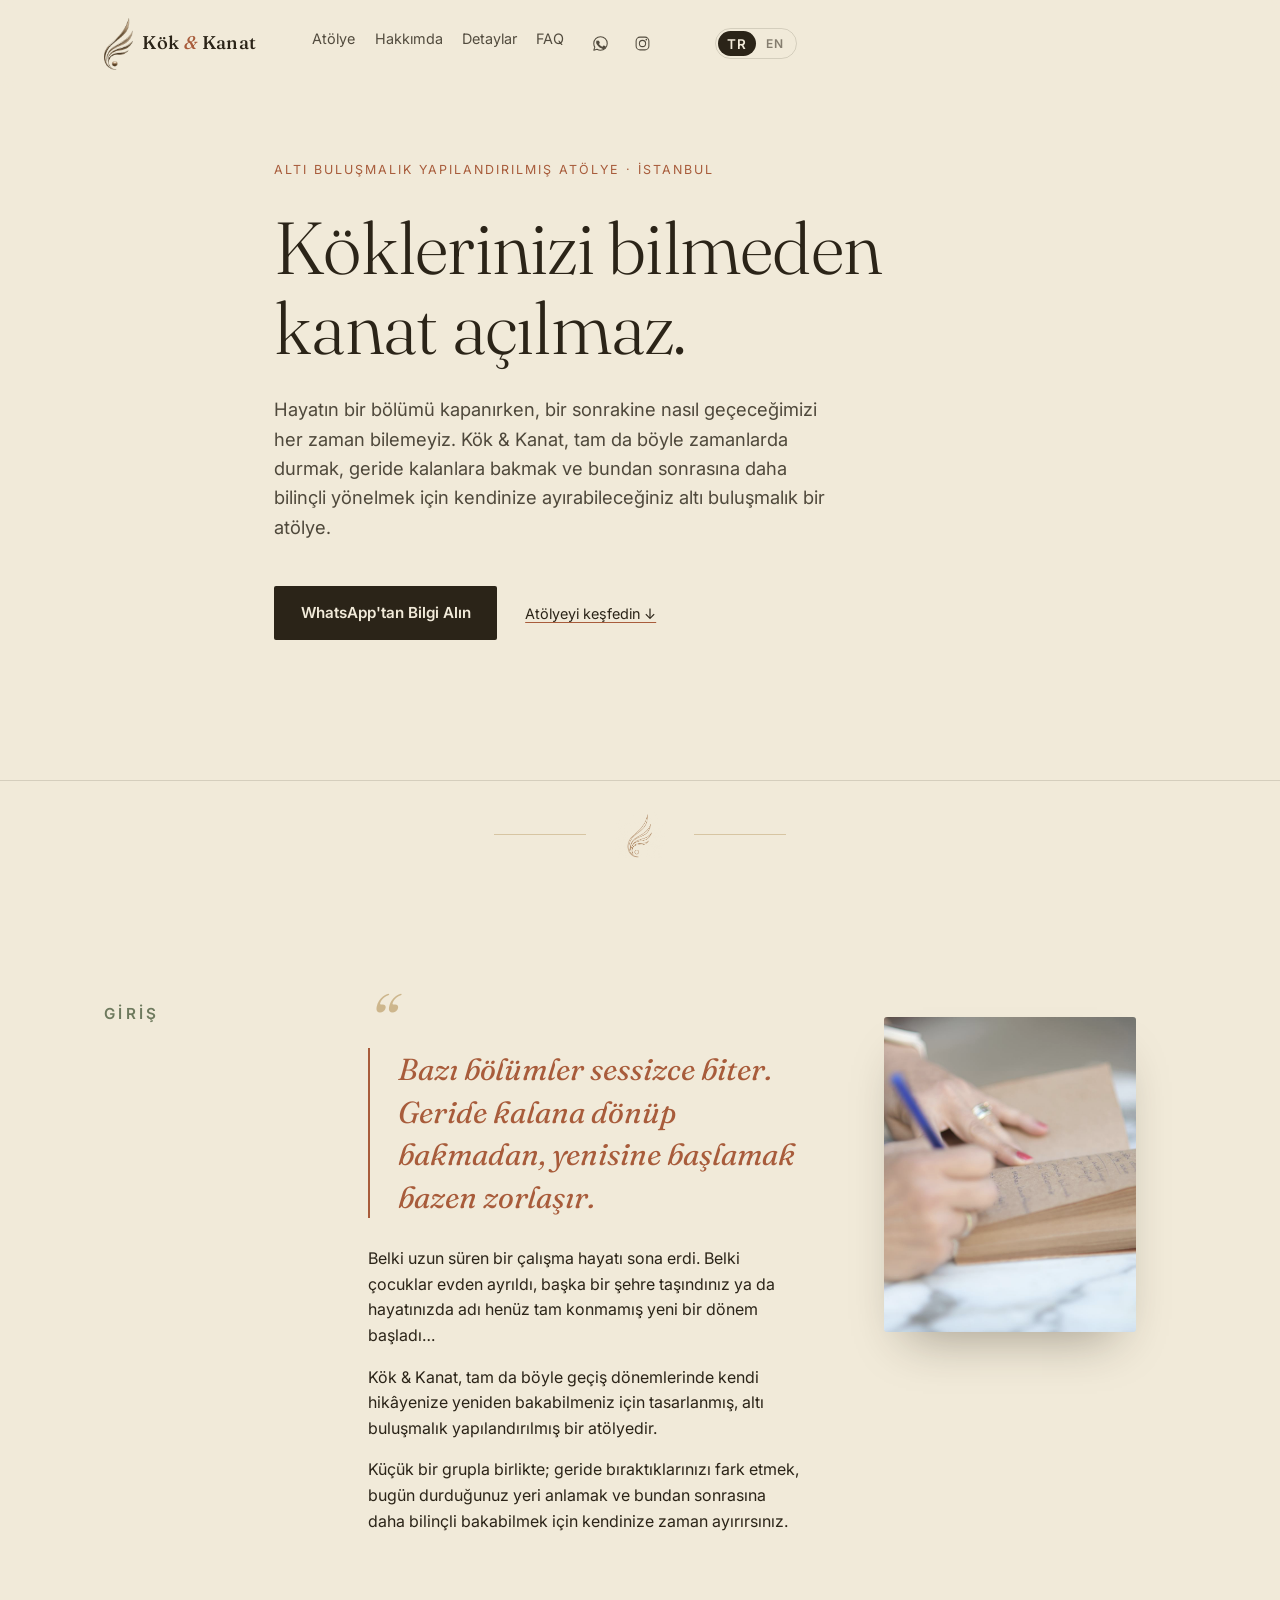
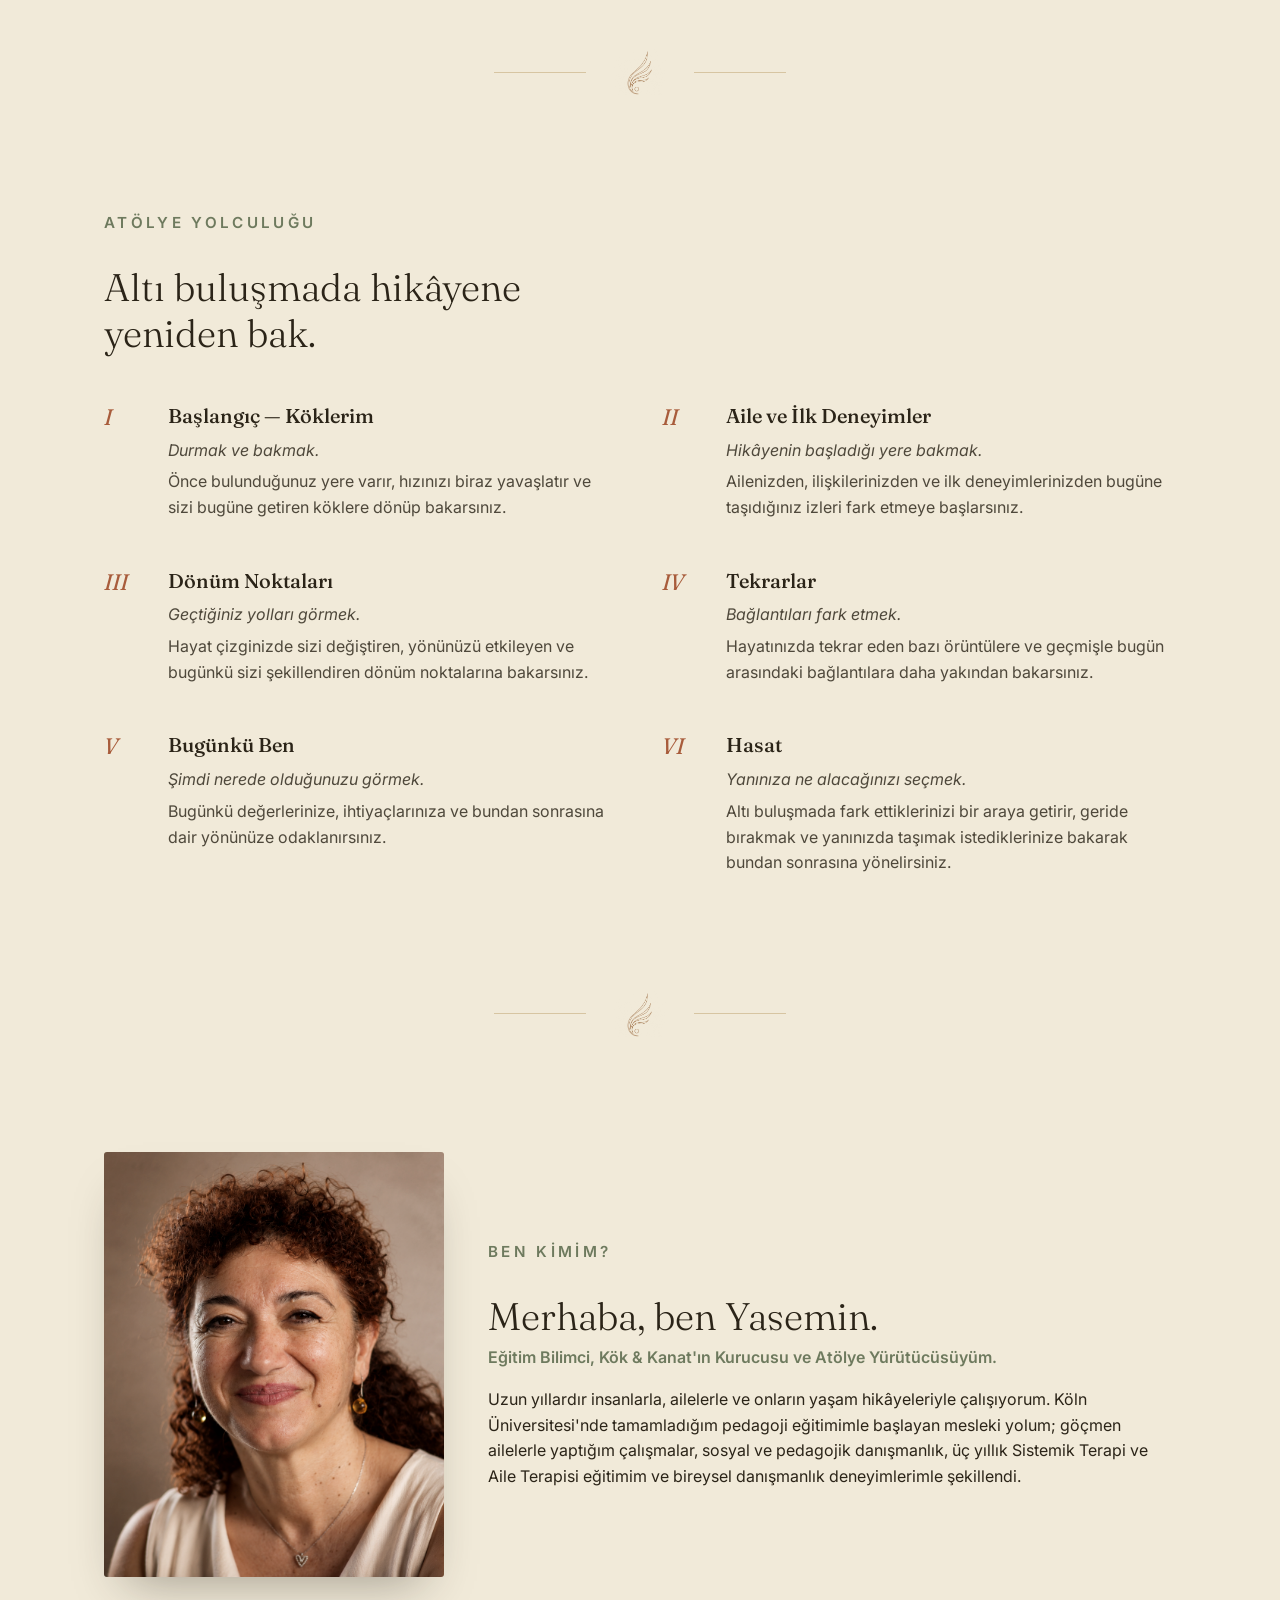
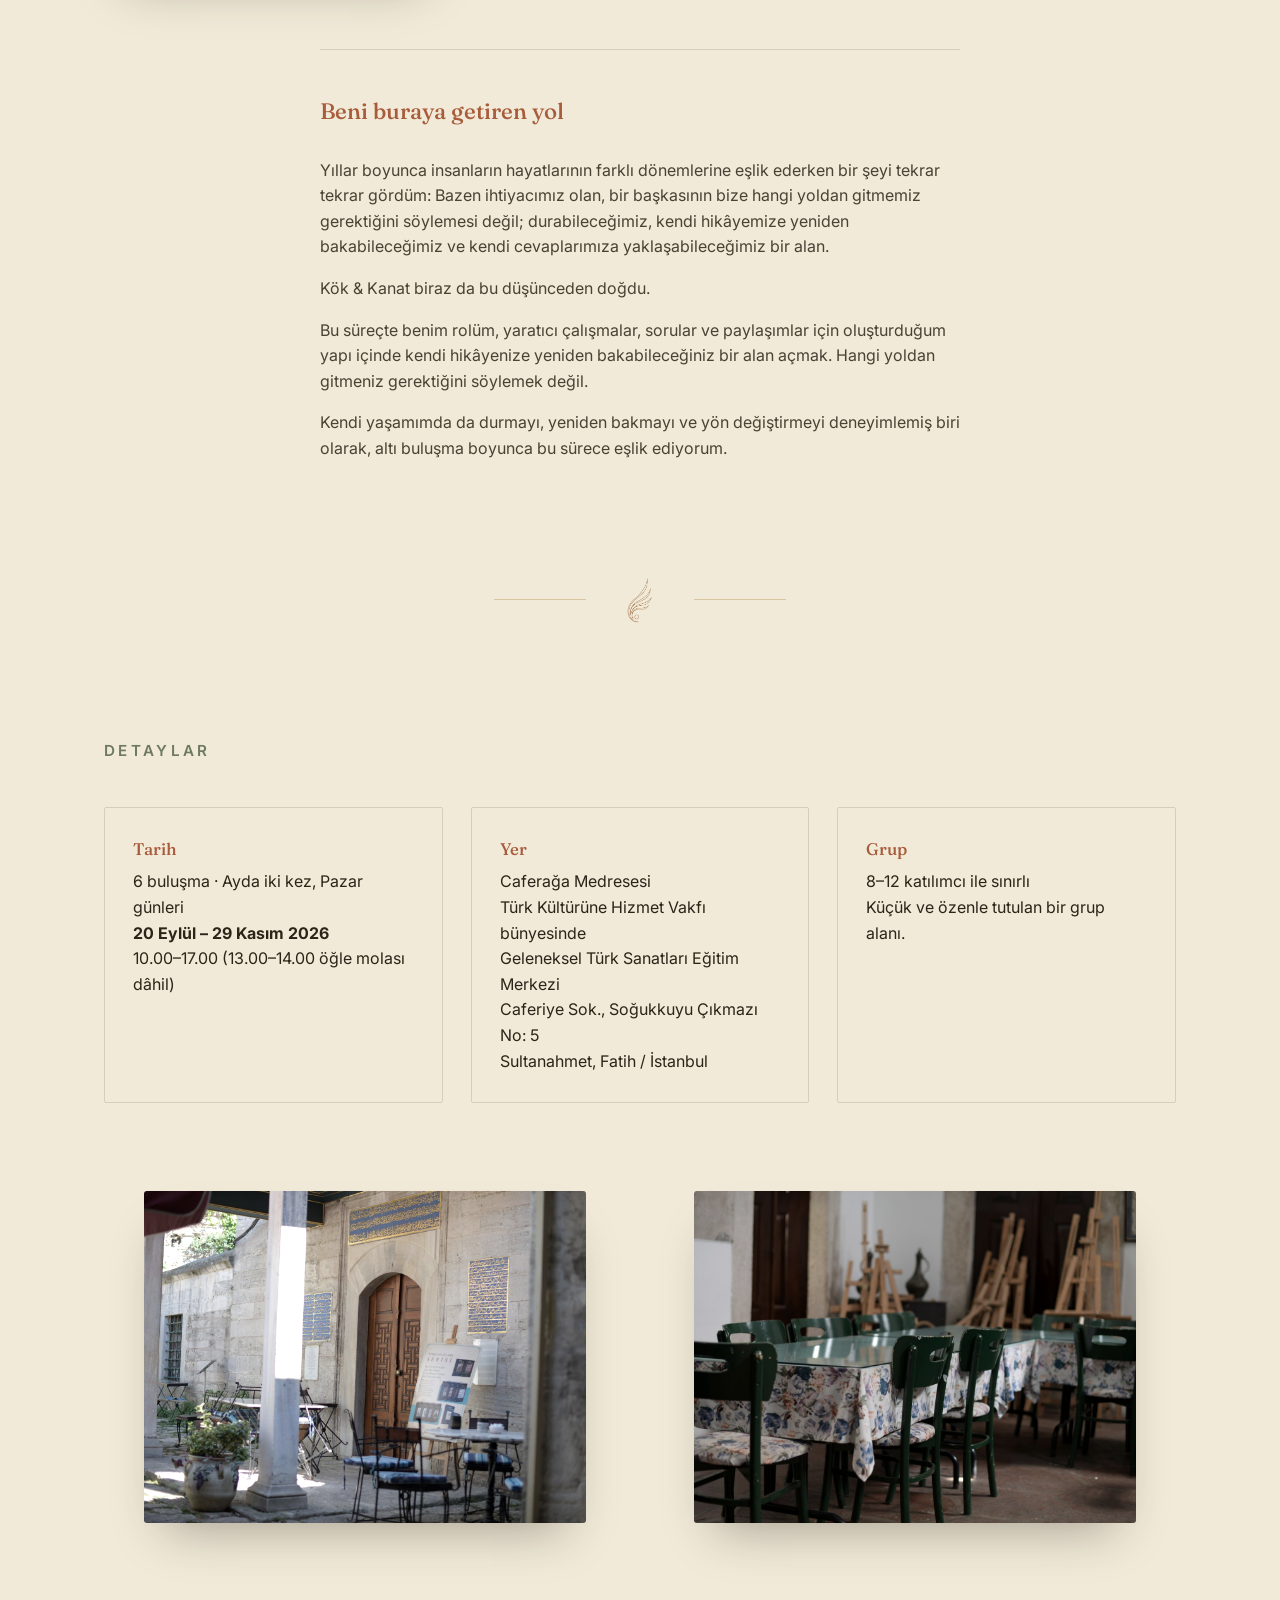
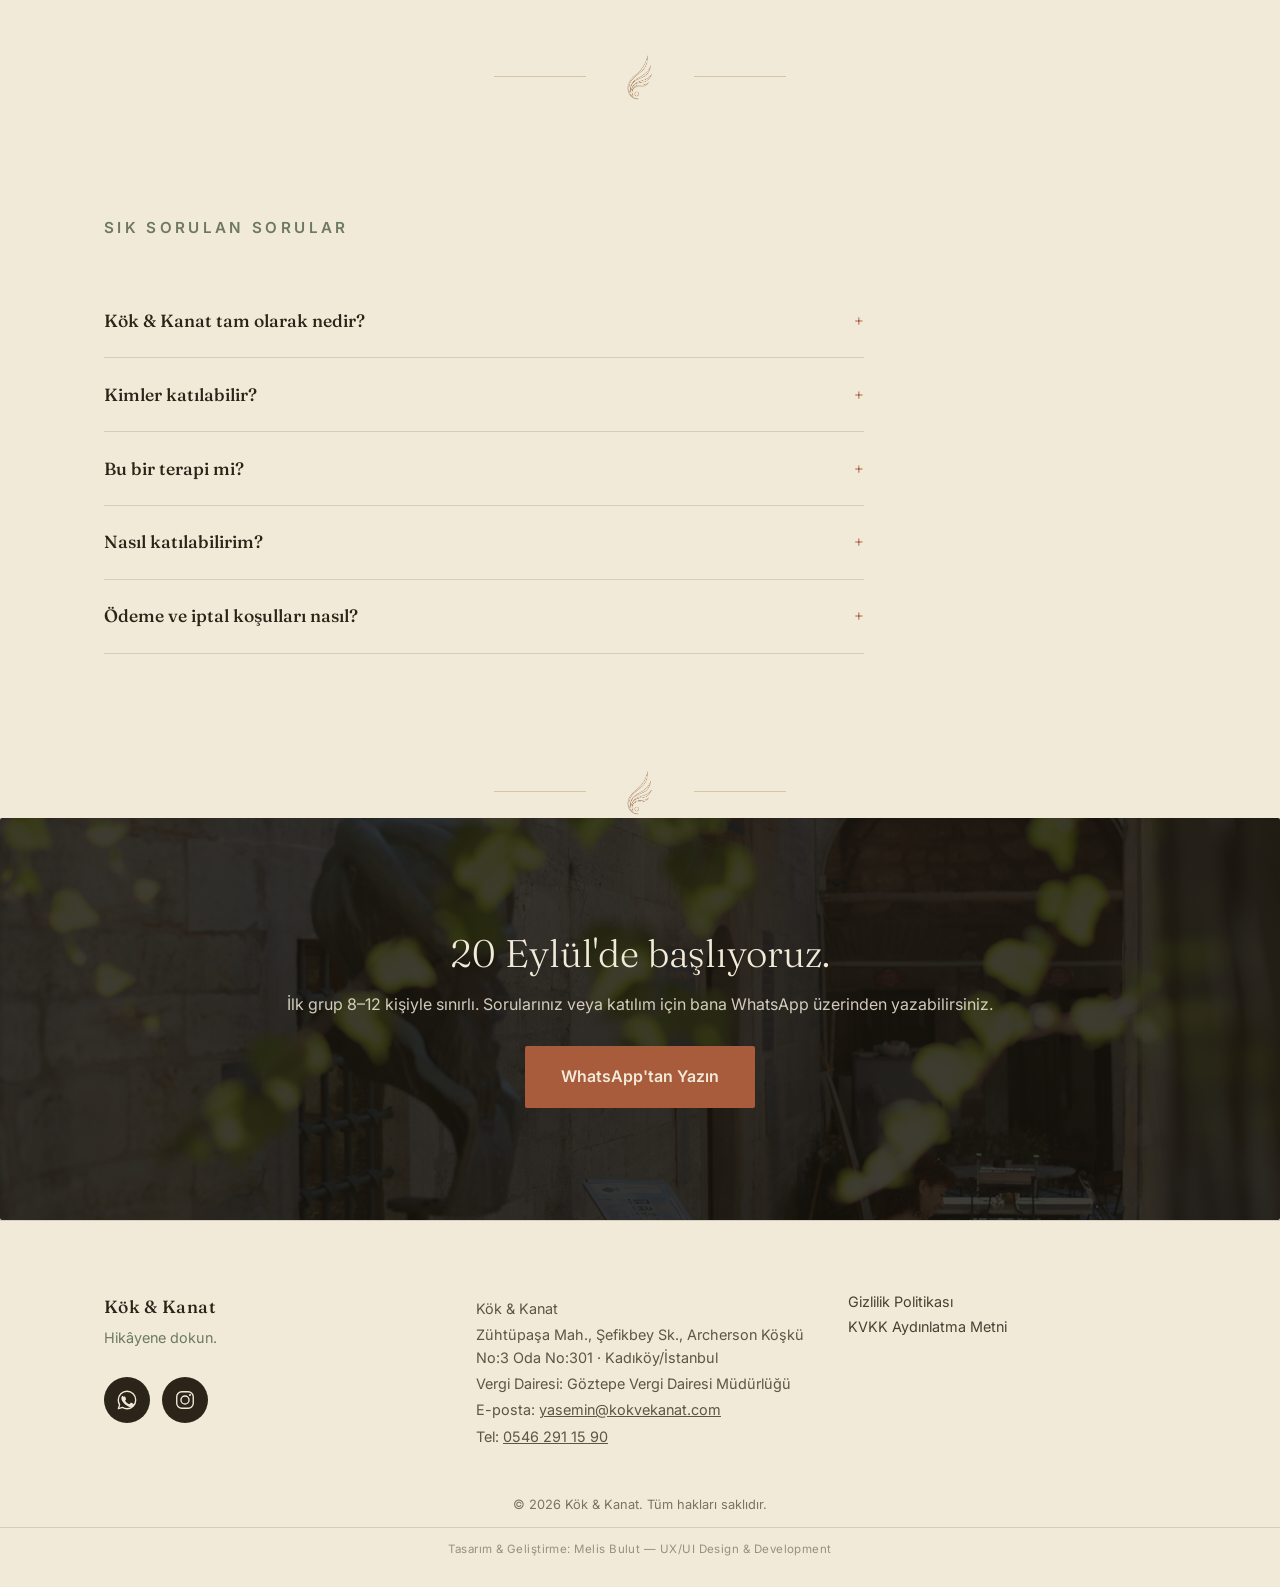
==== index.html @ 87b1212e "Update index.html" ====
<!DOCTYPE html>
<html lang="tr">
<head>
<meta charset="UTF-8">
<meta name="viewport" content="width=device-width, initial-scale=1.0">
<title>Kök & Kanat — Kendine Doğru Bir Yolculuk Atölyesi</title>
<meta name="description" content="Kök & Kanat, İstanbul'da (Caferağa Medresesi, Sultanahmet) altı buluşmadan oluşan yapılandırılmış bir biyografi ve öz-yansıma atölyesi. 20 Eylül 2026'da başlıyor, kontenjan sınırlı.">
<link rel="canonical" href="https://kokvekanat.com/">

<!-- Open Graph -->
<meta property="og:title" content="Kök & Kanat — Kendine Doğru Bir Yolculuk Atölyesi">
<meta property="og:description" content="İstanbul'da altı buluşmadan oluşan yapılandırılmış biyografi atölyesi. Caferağa Medresesi, Sultanahmet. 20 Eylül 2026'da başlıyor.">
<meta property="og:type" content="website">
<meta property="og:url" content="https://kokvekanat.com/">
<meta property="og:image" content="https://kokvekanat.com/mekan-avlu.jpg">
<meta property="og:locale" content="tr_TR">

<!-- Twitter -->
<meta name="twitter:card" content="summary_large_image">
<meta name="twitter:title" content="Kök & Kanat — Kendine Doğru Bir Yolculuk Atölyesi">
<meta name="twitter:description" content="İstanbul'da altı buluşmadan oluşan yapılandırılmış biyografi atölyesi. Caferağa Medresesi, Sultanahmet.">
<meta name="twitter:image" content="https://kokvekanat.com/mekan-avlu.jpg">

<!-- Favicon: inline SVG, no external file needed -->
<link rel="icon" type="image/svg+xml" href="data:image/svg+xml,%3Csvg xmlns='http://www.w3.org/2000/svg' viewBox='0 0 64 64'%3E%3Crect width='64' height='64' rx='14' fill='%232B2418'/%3E%3Cpath d='M32 14 C 24 20, 20 28, 20 36 C 20 44, 25 50, 32 50' stroke='%23A85C3B' stroke-width='3' fill='none' stroke-linecap='round'/%3E%3Cpath d='M32 14 C 40 20, 44 28, 44 36 C 44 44, 39 50, 32 50' stroke='%23B08D4F' stroke-width='3' fill='none' stroke-linecap='round'/%3E%3Cpath d='M32 50 L32 20' stroke='%23EFE7DA' stroke-width='2' stroke-linecap='round'/%3E%3C/svg%3E">

<link rel="preconnect" href="https://fonts.googleapis.com">
<link rel="preconnect" href="https://fonts.gstatic.com" crossorigin>
<link href="https://fonts.googleapis.com/css2?family=Fraunces:ital,opsz,wght@0,9..144,300;0,9..144,500;1,9..144,400&family=Inter:wght@400;500;600&display=swap" rel="stylesheet">

<style>
/* ==========================================================================
   KÖK & KANAT — Editorial Luxury (single-file demo build)
   Premium magazine-inspired concept. Generous whitespace, restrained serif
   display type, hairline rules, asymmetric editorial grid.
   ========================================================================== */

:root {
  --color-paper: #F1EAD9;
  --color-paper-alt: #E7DEC9;
  --color-ink: #2B2418;
  --color-clay: #A85C3B;
  --color-sage: #6E7A5E;
  --color-gold: #B08D4F;
  --color-line: rgba(43, 36, 24, 0.14);

  --font-display: 'Fraunces', Georgia, 'Times New Roman', serif;
  --font-body: 'Inter', -apple-system, BlinkMacSystemFont, 'Segoe UI', sans-serif;

  --wrap-width: 1120px;
  --space-1: 0.5rem;
  --space-2: 1rem;
  --space-3: 1.75rem;
  --space-4: 2.75rem;
  --space-5: 4.5rem;
  --space-6: 7rem;

  --radius: 2px;
  --ease: cubic-bezier(0.22, 1, 0.36, 1);
}

*, *::before, *::after { box-sizing: border-box; }
html { scroll-behavior: smooth; }
@media (prefers-reduced-motion: reduce) {
  html { scroll-behavior: auto; }
  *, *::before, *::after { animation-duration: 0.01ms !important; transition-duration: 0.01ms !important; }
}

body {
  margin: 0;
  background: var(--color-paper);
  color: var(--color-ink);
  font-family: var(--font-body);
  font-size: 16px;
  line-height: 1.6;
  -webkit-font-smoothing: antialiased;
}

img, svg.media { max-width: 100%; display: block; height: auto; }
a { color: inherit; }
ul, ol { margin: 0; padding: 0; list-style: none; }
h1, h2, h3, p { margin: 0; }

.wrap {
  max-width: var(--wrap-width);
  margin: 0 auto;
  padding: 0 1.5rem;
}

.skip-link {
  position: absolute;
  left: -9999px;
  top: 0;
  background: var(--color-ink);
  color: var(--color-paper);
  padding: 0.75rem 1.25rem;
  z-index: 100;
}
.skip-link:focus { left: 1rem; top: 1rem; }

:focus-visible {
  outline: 2px solid var(--color-clay);
  outline-offset: 3px;
}

/* Header */
.site-header {
  position: static;
  top: 0;
  z-index: 50;
  background: rgba(241, 234, 217, 0.9);
  backdrop-filter: blur(6px);
  border-bottom: 1px solid transparent;
  transition: border-color 0.3s var(--ease), background-color 0.4s var(--ease);
}
.site-header.is-scrolled { background: rgba(241, 234, 217, 0.55); border-bottom-color: var(--color-line); }
@media (min-width: 900px) {
  .site-header { position: sticky; }
}

.header-inner {
  display: flex;
  flex-wrap: wrap;
  align-items: center;
  gap: 0.6rem var(--space-3);
  padding-top: 1.1rem;
  padding-bottom: 1.1rem;
}

.logo {
  display: flex; align-items: center; gap: 0.6rem;
  font-family: var(--font-display);
  font-weight: 500;
  font-size: 1.15rem;
  letter-spacing: 0.02em;
  text-decoration: none;
  white-space: nowrap;
}
.logo-mark { height: 52px; width: auto; display: block; }
.logo-text { line-height: 1; }
.logo-amp { color: var(--color-clay); font-style: italic; }

.main-nav {
  display: flex; flex-wrap: wrap; gap: 0.5rem 1.2rem;
  font-size: 0.9rem; margin-left: 0; order: 3; flex-basis: 100%;
}
.main-nav a { text-decoration: none; opacity: 0.8; white-space: nowrap; }
.main-nav a:hover { opacity: 1; }

/* Language switch — sliding pill indicator */
.lang-switch {
  position: relative; display: inline-flex; border: 1px solid var(--color-line); border-radius: 999px;
  padding: 2px; flex-shrink: 0; margin-left: auto;
}
.lang-indicator {
  position: absolute; top: 2px; bottom: 2px; left: 2px; width: calc(50% - 2px);
  background: var(--color-ink); border-radius: 999px; z-index: 0;
  transition: transform 0.6s cubic-bezier(0.65, 0, 0.35, 1);
}
.lang-switch.is-en .lang-indicator { transform: translateX(100%); }
.lang-btn {
  position: relative; z-index: 1;
  border: none; background: transparent; cursor: pointer;
  font-family: var(--font-body); font-size: 0.75rem; font-weight: 600; letter-spacing: 0.04em;
  color: var(--color-ink); opacity: 0.55; padding: 0.3rem 0.65rem; border-radius: 999px;
  transition: opacity 0.3s var(--ease), color 0.3s var(--ease), transform 0.3s var(--ease);
}
.lang-btn:hover { opacity: 0.85; }
.lang-btn.is-active { opacity: 1; color: var(--color-paper); transform: scale(1.12); }
@media (prefers-reduced-motion: reduce) {
  .lang-indicator, .lang-btn { transition: none; }
}

@media (min-width: 600px) {
  .main-nav { order: 0; flex-basis: auto; margin-left: var(--space-3); }
  .lang-switch { margin-left: var(--space-3); }
}

/* Buttons */
.btn {
  display: inline-flex; align-items: center; justify-content: center; gap: 0.5rem;
  padding: 0.85rem 1.6rem; border-radius: var(--radius);
  font-family: var(--font-body); font-weight: 600; font-size: 0.95rem;
  text-decoration: none; border: 1px solid transparent;
  transition: transform 0.2s var(--ease), background-color 0.2s var(--ease), color 0.2s var(--ease);
}
.btn-primary { background: var(--color-ink); color: var(--color-paper); }
.btn-primary:hover { background: var(--color-clay); }
.btn-ghost {
  background: transparent; border-color: var(--color-ink); color: var(--color-ink);
  padding: 0.6rem 1.3rem; font-size: 0.85rem;
}
.btn-ghost:hover { background: var(--color-ink); color: var(--color-paper); }
.btn-large { padding: 1.1rem 2.2rem; font-size: 1rem; }
.btn-link {
  font-size: 0.9rem; text-decoration: underline; text-underline-offset: 3px;
  text-decoration-color: var(--color-clay);
}

/* Section rhythm */
.section {
  padding: var(--space-6) 0;
  opacity: 0; transform: translateY(16px);
  transition: opacity 0.7s var(--ease), transform 0.7s var(--ease);
}
.section.is-visible { opacity: 1; transform: none; }

.section-label {
  margin-bottom: var(--space-3);
}
.section-label-text {
  font-family: var(--font-body); font-size: 0.95rem; font-weight: 600; letter-spacing: 0.22em;
  text-transform: uppercase; color: var(--color-sage);
}

.section-title {
  font-family: var(--font-display); font-weight: 300;
  font-size: clamp(1.75rem, 3vw, 2.6rem); line-height: 1.2; max-width: 20ch;
}

/* Ornamental dividers between sections — echoes the root/wing mark */
.ornament {
  display: flex; align-items: center; justify-content: center; gap: var(--space-3);
  max-width: 340px; margin: 0 auto; padding: 0 1.5rem; color: var(--color-gold);
}
.ornament-line { flex: 1; height: 1px; background: currentColor; opacity: 0.4; }
.ornament-icon { flex-shrink: 0; width: 52px; height: 52px; opacity: 0.95; object-fit: contain; }
.ornament-first { margin-top: var(--space-3); margin-bottom: var(--space-3); }

/* Photo frame — passepartout mat, unified warm duotone, hover zoom + caption reveal */
.photo-frame { border-radius: 3px; }
.photo-frame-inner {
  position: relative; overflow: hidden; border-radius: 3px; background: var(--color-paper-alt);
  box-shadow: 0 26px 48px -22px rgba(43, 36, 24, 0.4);
}
.photo-frame-inner.aspect-portrait { aspect-ratio: 4 / 5; }
.photo-frame-inner.aspect-landscape { aspect-ratio: 4 / 3; }
.photo-frame-inner img {
  display: block; width: 100%; height: 100%; object-fit: cover;
  filter: saturate(0.82) contrast(1.04);
  transition: transform 0.8s var(--ease);
}
.photo-frame:hover .photo-frame-inner img,
.photo-frame:focus-within .photo-frame-inner img { transform: scale(1.06); }
.photo-frame-inner figcaption {
  position: absolute; left: 0; right: 0; bottom: 0; z-index: 2;
  padding: 2.2rem 1.1rem 0.9rem;
  background: linear-gradient(to top, rgba(20, 16, 10, 0.82), rgba(20, 16, 10, 0));
  color: var(--color-paper); font-size: 0.82rem; font-style: italic; line-height: 1.4;
  opacity: 0; transform: translateY(8px);
  transition: opacity 0.35s var(--ease), transform 0.35s var(--ease);
}
.photo-frame:hover .photo-frame-inner figcaption,
.photo-frame:focus-within .photo-frame-inner figcaption { opacity: 1; transform: none; }
@media (prefers-reduced-motion: reduce) {
  .photo-frame-inner img { transition: none; }
}

/* Oversized decorative quotation mark beside the pull-quote */
.quote-mark {
  font-family: var(--font-display); font-style: italic; color: var(--color-gold);
  font-size: 4.5rem; line-height: 0.6; opacity: 0.55; display: block; margin-bottom: 0.25rem;
}

/* Hero */
.hero { padding: var(--space-5) 0 calc(var(--space-6) + var(--space-3)); border-bottom: 1px solid var(--color-line); }
.hero-grid { max-width: 780px; }
.eyebrow {
  font-size: 0.78rem; letter-spacing: 0.16em; text-transform: uppercase;
  color: var(--color-clay); margin-bottom: var(--space-3);
}
.hero-title {
  font-family: var(--font-display); font-weight: 300;
  font-size: clamp(2.6rem, 6vw, 4.6rem); line-height: 1.08; letter-spacing: -0.01em;
}
.hero-lede { margin-top: var(--space-3); font-size: 1.15rem; max-width: 46ch; color: rgba(43, 36, 24, 0.82); }
.hero-actions { margin-top: var(--space-4); display: flex; align-items: center; gap: var(--space-3); flex-wrap: wrap; }

/* Intro */
.intro-grid { display: grid; gap: var(--space-4); }
.pull-quote {
  font-family: var(--font-display); font-style: italic; font-weight: 400;
  font-size: clamp(1.4rem, 2.6vw, 1.9rem); line-height: 1.4; color: var(--color-clay);
  border-left: 2px solid var(--color-clay); padding-left: var(--space-3); margin-bottom: var(--space-3);
}
.intro-copy p + p { margin-top: var(--space-2); }
.intro-body { display: grid; gap: var(--space-4); }
@media (min-width: 900px) { .intro-grid { grid-template-columns: 220px 1fr; align-items: start; } }
@media (min-width: 700px) { .intro-body { grid-template-columns: 1.3fr 1fr; align-items: start; } }

/* Who list */
.who-list { margin-top: var(--space-4); display: grid; gap: var(--space-2) var(--space-4); }
.who-list li { padding: var(--space-2) 0; border-bottom: 1px solid var(--color-line); font-size: 1.05rem; }
@media (min-width: 700px) { .who-list { grid-template-columns: 1fr 1fr; } }

/* Journey / stations */
.stations { margin-top: var(--space-4); display: grid; gap: var(--space-3); }
.station {
  padding: var(--space-3) 0; border-top: 1px solid var(--color-line);
  display: grid; grid-template-columns: 3rem 1fr; gap: var(--space-2);
  opacity: 0; transform: translateY(12px);
  transition: opacity 0.6s var(--ease), transform 0.6s var(--ease);
}
.station.is-visible { opacity: 1; transform: none; }
.station-no { font-family: var(--font-display); font-style: italic; font-size: 1.4rem; color: var(--color-clay); }
.station h3 { font-family: var(--font-display); font-size: 1.25rem; font-weight: 500; margin-bottom: 0.35rem; }
.station-sub { font-style: italic; color: var(--color-clay); margin-bottom: 0.4rem; }
.station p { max-width: 60ch; color: rgba(43, 36, 24, 0.82); }
@media (min-width: 700px) {
  .stations { grid-template-columns: 1fr 1fr; gap: var(--space-4) var(--space-4); }
  .station { border-top: none; padding: 0; }
}

/* About Yasemin */
.about-grid { display: grid; gap: var(--space-4); align-items: center; }
.about-title { color: var(--color-sage); font-weight: 600; margin: 0.4rem 0 var(--space-2); }
.about-copy p + p { margin-top: var(--space-2); }
.about-path {
  max-width: 640px; margin: var(--space-5) auto 0; padding-top: var(--space-4);
  border-top: 1px solid var(--color-line);
}
.about-path-title {
  font-family: var(--font-display); font-weight: 500; font-size: 1.4rem;
  color: var(--color-clay); margin-bottom: var(--space-3);
}
.about-path p { color: rgba(43, 36, 24, 0.85); }
.about-path p + p { margin-top: var(--space-2); }
@media (min-width: 800px) { .about-grid { grid-template-columns: 340px 1fr; } }

/* Details + price */
.details-grid { margin-top: var(--space-4); display: grid; gap: var(--space-3); }
.detail-item { padding: var(--space-3); border: 1px solid var(--color-line); border-radius: var(--radius); }
.detail-item h3 {
  font-family: var(--font-display); font-size: 1.05rem; font-weight: 500;
  margin-bottom: 0.4rem; color: var(--color-clay);
}
.price { font-size: 1.4rem; font-family: var(--font-display); }
@media (min-width: 700px) { .details-grid { grid-template-columns: repeat(3, 1fr); } }

.venue-gallery { margin-top: var(--space-5); display: grid; gap: var(--space-3); }
@media (min-width: 700px) { .venue-gallery { grid-template-columns: 1fr 1fr; } }

/* FAQ */
.faq-list { margin-top: var(--space-4); max-width: 760px; }
.faq-item { border-bottom: 1px solid var(--color-line); padding: var(--space-2) 0; }
.faq-item summary {
  cursor: pointer; font-family: var(--font-display); font-size: 1.1rem;
  font-weight: 500; padding: 0.4rem 0; list-style: none;
}
.faq-item summary::-webkit-details-marker { display: none; }
.faq-item summary::after { content: '+'; float: right; color: var(--color-clay); }
.faq-item[open] summary::after { content: '–'; }
.faq-item p { margin-top: 0.6rem; color: rgba(43, 36, 24, 0.82); max-width: 60ch; }

/* Final CTA */
.final-cta {
  text-align: center; color: var(--color-paper); border-radius: var(--radius);
  background-image: linear-gradient(rgba(20, 16, 10, 0.82), rgba(20, 16, 10, 0.82)), url('kapanis-arka-plan.jpg');
  background-size: cover; background-position: 65% 60%; background-color: var(--color-ink);
  padding: var(--space-6) var(--space-3);
}
.final-cta .section-title { color: var(--color-paper); margin: 0 auto var(--space-2); }
.final-cta p { color: rgba(241, 234, 217, 0.85); margin-bottom: var(--space-3); }
.final-cta .btn-primary { background: var(--color-clay); color: var(--color-paper); }
.final-cta .btn-primary:hover { background: var(--color-gold); }

/* Footer */
.site-footer { border-top: 1px solid var(--color-line); padding: var(--space-5) 0 var(--space-3); font-size: 0.9rem; }
.footer-grid { display: grid; gap: var(--space-4); }
.footer-logo { font-size: 1.1rem; margin-bottom: 0.3rem; }
.footer-note { color: var(--color-sage); }
.footer-social { display: flex; gap: 0.75rem; margin-top: var(--space-3); }
.social-btn {
  width: 46px; height: 46px; border-radius: 50%; background: var(--color-ink); color: var(--color-paper);
  display: flex; align-items: center; justify-content: center; flex-shrink: 0;
  transition: background-color 0.25s var(--ease), transform 0.25s var(--ease);
}
.social-btn svg { width: 22px; height: 22px; }
.social-btn:hover { background: var(--color-clay); transform: translateY(-2px); }
.social-btn--sm { width: 34px; height: 34px; }
.social-btn--sm svg { width: 17px; height: 17px; }
.nav-social { display: flex; gap: 0.5rem; align-items: center; }
.fixed-menu-panel .nav-social { margin: 0.3rem 0.6rem 0; }
.nav-social .social-btn {
  background: transparent; color: var(--color-ink); opacity: 0.8;
}
.nav-social .social-btn:hover { background: transparent; color: var(--color-clay); opacity: 1; transform: none; }
.footer-legal p { margin: 0.2rem 0; color: rgba(43, 36, 24, 0.75); }
.footer-links { display: flex; flex-direction: column; gap: 0.5rem; }
.footer-links a { text-decoration: none; opacity: 0.85; }
.footer-links a:hover { opacity: 1; text-decoration: underline; }
.footer-link-btn {
  background: none; border: none; padding: 0; margin: 0; text-align: left;
  font-family: var(--font-body); font-size: inherit; color: inherit; cursor: pointer;
  text-decoration: none; opacity: 0.85;
}
.footer-link-btn:hover { opacity: 1; text-decoration: underline; }

/* Legal document modal */
.modal-overlay {
  position: fixed; inset: 0; z-index: 200; display: none;
  background: rgba(20, 16, 10, 0.55); backdrop-filter: blur(2px);
  padding: 4vh 1rem; overflow-y: auto;
}
.modal-overlay.is-open { display: block; }
.modal-panel {
  position: relative; max-width: 720px; margin: 0 auto;
  background: var(--color-paper); border-radius: 4px;
  padding: var(--space-4) var(--space-3) var(--space-4);
  box-shadow: 0 30px 60px -20px rgba(20, 16, 10, 0.5);
}
@media (min-width: 700px) {
  .modal-panel { padding: var(--space-5) var(--space-4); }
}
.modal-close {
  position: absolute; top: 1rem; right: 1rem; width: 36px; height: 36px;
  border: 1px solid var(--color-line); border-radius: 50%; background: var(--color-paper);
  color: var(--color-ink); font-size: 1.1rem; line-height: 1; cursor: pointer;
}
.modal-close:hover { background: var(--color-ink); color: var(--color-paper); }
.modal-body { max-width: 62ch; }
.modal-body h3 {
  font-family: var(--font-display); font-weight: 500; font-size: 1.7rem;
  margin: 0 0 0.3rem;
}
.modal-body .modal-updated { color: var(--color-sage); font-size: 0.85rem; margin-bottom: var(--space-3); }
.modal-body h4 {
  font-family: var(--font-display); font-weight: 500; font-size: 1.1rem;
  color: var(--color-clay); margin: var(--space-3) 0 0.4rem;
}
.modal-body p { margin: 0.6rem 0; color: rgba(43, 36, 24, 0.85); }
.modal-body ul { margin: 0.6rem 0; padding-left: 1.2rem; list-style: disc; }
.modal-body li { margin: 0.3rem 0; color: rgba(43, 36, 24, 0.85); }
.modal-body strong { color: var(--color-ink); }

.footer-copy { text-align: center; margin-top: var(--space-4); color: rgba(43, 36, 24, 0.6); font-size: 0.8rem; }
.site-credit {
  text-align: center; margin-top: 0.75rem; padding-top: 0.75rem;
  border-top: 1px solid var(--color-line);
  color: rgba(43, 36, 24, 0.45); font-size: 0.72rem; letter-spacing: 0.04em;
}
@media (min-width: 800px) { .footer-grid { grid-template-columns: 1fr 1fr 1fr; } }

/* Mobile sticky CTA */
.mobile-sticky-cta {
  position: fixed; left: 1rem; right: 1rem; bottom: 1rem; z-index: 60; text-align: center;
  background: var(--color-ink); color: var(--color-paper); padding: 0.9rem; border-radius: var(--radius);
  text-decoration: none; font-weight: 600; box-shadow: 0 8px 24px rgba(43, 36, 24, 0.25);
}
@media (min-width: 900px) { .mobile-sticky-cta { display: none; } }

/* Fixed hamburger menu — independent of the header, always pinned to the viewport */
.fixed-menu-toggle {
  position: fixed; top: 5.25rem; right: 1rem; z-index: 90;
  width: 44px; height: 44px; border-radius: 50%; border: none;
  background: var(--color-ink); box-shadow: 0 8px 20px rgba(43, 36, 24, 0.35);
  display: flex; flex-direction: column; align-items: center; justify-content: center; gap: 5px;
  cursor: pointer;
}
.fixed-menu-toggle span {
  display: block; width: 18px; height: 2px; background: var(--color-paper); border-radius: 2px;
  transition: transform 0.25s var(--ease), opacity 0.25s var(--ease);
}
.fixed-menu-toggle[aria-expanded="true"] span:nth-child(1) { transform: translateY(7px) rotate(45deg); }
.fixed-menu-toggle[aria-expanded="true"] span:nth-child(2) { opacity: 0; }
.fixed-menu-toggle[aria-expanded="true"] span:nth-child(3) { transform: translateY(-7px) rotate(-45deg); }

.fixed-menu-panel {
  position: fixed; top: 8.5rem; right: 1rem; z-index: 89;
  min-width: 200px; background: var(--color-paper); border-radius: 4px;
  box-shadow: 0 20px 44px -14px rgba(43, 36, 24, 0.45);
  padding: 0.75rem;
  display: flex; flex-direction: column; gap: 0.35rem;
  opacity: 0; transform: translateY(-8px) scale(0.98); pointer-events: none;
  transition: opacity 0.25s var(--ease), transform 0.25s var(--ease);
}
.fixed-menu-panel.is-open { opacity: 1; transform: none; pointer-events: auto; }
.fixed-menu-panel a { text-decoration: none; padding: 0.5rem 0.6rem; border-radius: 3px; color: var(--color-ink); }
.fixed-menu-panel .social-btn { padding: 0; }
.fixed-menu-panel a:hover { background: var(--color-paper-alt); }
.fixed-menu-panel .lang-switch { align-self: flex-start; margin: 0.3rem 0.6rem 0; }
@media (prefers-reduced-motion: reduce) {
  .fixed-menu-toggle span, .fixed-menu-panel { transition: none; }
}
@media (min-width: 900px) {
  .fixed-menu-toggle { display: none; }
  .fixed-menu-panel { display: none; }
}
</style>
<script type="application/ld+json">
{
  "@context": "https://schema.org",
  "@type": "EducationalOrganization",
  "name": "Kök & Kanat",
  "url": "https://kokvekanat.com/",
  "description": "İstanbul'da altı buluşmadan oluşan yapılandırılmış biyografi ve öz-yansıma atölyesi.",
  "address": {
    "@type": "PostalAddress",
    "streetAddress": "Zühtüpaşa Mah., Şefikbey Sk., Archerson Köşkü No:3 Oda No:301",
    "addressLocality": "Kadıköy",
    "addressRegion": "İstanbul",
    "addressCountry": "TR"
  },
  "telephone": "+905462911590",
  "email": "yasemin@kokvekanat.com",
  "sameAs": ["https://www.instagram.com/kokvekanat.atolye"],
  "founder": {
    "@type": "Person",
    "name": "Yasemin Bulut"
  }
}
</script>
<script type="application/ld+json">
{
  "@context": "https://schema.org",
  "@type": "Course",
  "name": "Kök & Kanat Atölyesi",
  "description": "Kendi yaşam hikâyenize adım adım bakabileceğiniz, altı buluşmadan oluşan yapılandırılmış bir atölye programı.",
  "provider": {
    "@type": "Organization",
    "name": "Kök & Kanat",
    "sameAs": "https://kokvekanat.com/"
  },
  "hasCourseInstance": {
    "@type": "CourseInstance",
    "courseMode": "Onsite",
    "startDate": "2026-09-20",
    "endDate": "2026-11-29",
    "location": {
      "@type": "Place",
      "name": "Caferağa Medresesi",
      "address": {
        "@type": "PostalAddress",
        "streetAddress": "Caferiye Sok., Soğukkuyu Çıkmazı No: 5",
        "addressLocality": "Fatih",
        "addressRegion": "İstanbul",
        "addressCountry": "TR"
      }
    }
  }
}
</script>
</head>
<body>

<a class="skip-link" href="#ana-icerik">İçeriğe geç</a>

<header class="site-header" data-header>
  <div class="wrap header-inner">
    <a href="#" class="logo">
      <img src="logo-mark.png" alt="Kök &amp; Kanat" class="logo-mark">
      <span class="logo-text">Kök <span class="logo-amp">&amp;</span> Kanat</span>
    </a>
    <nav class="main-nav" aria-label="Ana menü">
      <a href="#atolye" data-i18n="nav.atolye">Atölye</a>
      <a href="#yasemin" data-i18n="nav.yasemin">Hakkımda</a>
      <a href="#detaylar" data-i18n="nav.detaylar">Detaylar</a>
      <a href="#faq">FAQ</a>
      <div class="nav-social">
        <a href="#" class="social-btn social-btn--sm" data-wa="b" aria-label="WhatsApp">
          <svg viewBox="0 0 24 24" fill="none" aria-hidden="true">
            <path d="M12 2.5C6.75 2.5 2.5 6.75 2.5 12c0 1.85.53 3.58 1.44 5.04L2.6 21.4l4.48-1.3A9.45 9.45 0 0 0 12 21.5c5.25 0 9.5-4.25 9.5-9.5S17.25 2.5 12 2.5Z" stroke="currentColor" stroke-width="1.5" stroke-linejoin="round"/>
            <path d="M8.3 8.4c.15-.35.4-.35.65-.35h.5c.18 0 .4-.03.6.45.24.6.8 2 .87 2.15.08.15.13.32.02.5-.1.2-.16.32-.32.5-.16.17-.33.4-.47.53-.16.15-.32.32-.14.63.18.32.8 1.32 1.72 2.14 1.18 1.05 2.18 1.38 2.5 1.53.32.15.5.13.7-.08.2-.2.83-.97 1.05-1.3.22-.32.44-.27.72-.16.3.1 1.9.9 2.22 1.06.32.16.53.24.6.38.08.15.08.86-.2 1.68-.28.82-1.62 1.6-2.24 1.7-.6.1-1.3.15-2.1-.13-.5-.17-1.13-.4-1.95-.77-3.4-1.5-5.6-4.9-5.78-5.13-.16-.24-1.4-1.86-1.4-3.56 0-1.7.9-2.53 1.22-2.87Z" fill="currentColor"/>
          </svg>
        </a>
        <a href="https://www.instagram.com/kokvekanat.atolye" class="social-btn social-btn--sm" target="_blank" rel="noopener noreferrer" aria-label="Instagram">
          <svg viewBox="0 0 24 24" fill="none" aria-hidden="true">
            <rect x="3" y="3" width="18" height="18" rx="5.5" stroke="currentColor" stroke-width="1.5"/>
            <circle cx="12" cy="12" r="4.4" stroke="currentColor" stroke-width="1.5"/>
            <circle cx="17.4" cy="6.6" r="1.15" fill="currentColor"/>
          </svg>
        </a>
      </div>
    </nav>
    <div class="lang-switch" data-lang-switch role="group" aria-label="Dil / Language">
      <span class="lang-indicator" aria-hidden="true"></span>
      <button type="button" class="lang-btn is-active" data-lang="tr">TR</button>
      <button type="button" class="lang-btn" data-lang="en">EN</button>
    </div>
  </div>
</header>

<main id="ana-icerik">

  <!-- HERO -->
  <section class="hero">
    <div class="wrap hero-grid">
      <p class="eyebrow" data-i18n="hero.eyebrow">Altı Buluşmalık Yapılandırılmış Atölye · İstanbul</p>
      <h1 class="hero-title" data-i18n="hero.title">Köklerinizi bilmeden kanat açılmaz.</h1>
      <p class="hero-lede" data-i18n="hero.lede">Hayatın bir bölümü kapanırken, bir sonrakine nasıl geçeceğimizi her zaman bilemeyiz. Kök &amp; Kanat, tam da böyle zamanlarda durmak, geride kalanlara bakmak ve bundan sonrasına daha bilinçli yönelmek için kendinize ayırabileceğiniz altı buluşmalık bir atölye.</p>
      <div class="hero-actions">
        <a class="btn btn-primary" data-wa="a" href="#" data-i18n="cta.info">WhatsApp'tan Bilgi Alın</a>
        <a class="btn-link" href="#atolye" data-i18n="cta.explore">Atölyeyi keşfedin ↓</a>
      </div>
    </div>
  </section>

  <div class="ornament ornament-first" aria-hidden="true">
    <span class="ornament-line"></span>
    <img class="ornament-icon" src="logo-outline.png" alt="" loading="lazy">
    <span class="ornament-line"></span>
  </div>

  <!-- INTRO -->
  <section class="section intro" id="giris">
    <div class="wrap intro-grid">
      <p class="section-label"><span class="section-label-text" data-i18n="label.giris">Giriş</span></p>
      <div class="intro-body">
        <div class="intro-copy">
          <span class="quote-mark" aria-hidden="true">&ldquo;</span>
          <p class="pull-quote" data-i18n="intro.quote">Bazı bölümler sessizce biter. Geride kalana dönüp bakmadan, yenisine başlamak bazen zorlaşır.</p>
          <p class="lead-p" data-i18n="intro.p0">Belki uzun süren bir çalışma hayatı sona erdi. Belki çocuklar evden ayrıldı, başka bir şehre taşındınız ya da hayatınızda adı henüz tam konmamış yeni bir dönem başladı…</p>
          <p data-i18n="intro.p1">Kök &amp; Kanat, tam da böyle geçiş dönemlerinde kendi hikâyenize yeniden bakabilmeniz için tasarlanmış, altı buluşmalık yapılandırılmış bir atölyedir.</p>
          <p data-i18n="intro.p2">Küçük bir grupla birlikte; geride bıraktıklarınızı fark etmek, bugün durduğunuz yeri anlamak ve bundan sonrasına daha bilinçli bakabilmek için kendinize zaman ayırırsınız.</p>
        </div>
        <figure class="intro-image photo-frame">
          <div class="photo-frame-inner aspect-portrait">
            <img src="gunluk-yakin-cekim.jpg" alt="Bir defter sayfasına yazı yazan elin yakın çekimi" loading="lazy">
            <figcaption data-i18n="intro.imgCaption">Bir defter sayfasına, o hafta taşıdıklarınızı yazdığınız an.</figcaption>
          </div>
        </figure>
      </div>
    </div>
  </section>

  <div class="ornament" aria-hidden="true">
    <span class="ornament-line"></span>
    <img class="ornament-icon" src="logo-outline.png" alt="" loading="lazy">
    <span class="ornament-line"></span>
  </div>

  <!-- JOURNEY -->
  <section class="section journey" id="atolye">
    <div class="wrap">
      <p class="section-label"><span class="section-label-text" data-i18n="label.yolculuk">Atölye Yolculuğu</span></p>
      <h2 class="section-title" data-i18n="journey.title">Altı buluşmada hikâyene yeniden bak.</h2>
      <ol class="stations">
        <li class="station">
          <span class="station-no">I</span>
          <div>
            <h3 data-i18n="station1.h">Başlangıç — Köklerim</h3>
            <p class="station-sub" data-i18n="station1.sub">Durmak ve bakmak.</p>
            <p data-i18n="station1.p">Önce bulunduğunuz yere varır, hızınızı biraz yavaşlatır ve sizi bugüne getiren köklere dönüp bakarsınız.</p>
          </div>
        </li>
        <li class="station">
          <span class="station-no">II</span>
          <div>
            <h3 data-i18n="station2.h">Aile ve İlk Deneyimler</h3>
            <p class="station-sub" data-i18n="station2.sub">Hikâyenin başladığı yere bakmak.</p>
            <p data-i18n="station2.p">Ailenizden, ilişkilerinizden ve ilk deneyimlerinizden bugüne taşıdığınız izleri fark etmeye başlarsınız.</p>
          </div>
        </li>
        <li class="station">
          <span class="station-no">III</span>
          <div>
            <h3 data-i18n="station3.h">Dönüm Noktaları</h3>
            <p class="station-sub" data-i18n="station3.sub">Geçtiğiniz yolları görmek.</p>
            <p data-i18n="station3.p">Hayat çizginizde sizi değiştiren, yönünüzü etkileyen ve bugünkü sizi şekillendiren dönüm noktalarına bakarsınız.</p>
          </div>
        </li>
        <li class="station">
          <span class="station-no">IV</span>
          <div>
            <h3 data-i18n="station4.h">Tekrarlar</h3>
            <p class="station-sub" data-i18n="station4.sub">Bağlantıları fark etmek.</p>
            <p data-i18n="station4.p">Hayatınızda tekrar eden bazı örüntülere ve geçmişle bugün arasındaki bağlantılara daha yakından bakarsınız.</p>
          </div>
        </li>
        <li class="station">
          <span class="station-no">V</span>
          <div>
            <h3 data-i18n="station5.h">Bugünkü Ben</h3>
            <p class="station-sub" data-i18n="station5.sub">Şimdi nerede olduğunuzu görmek.</p>
            <p data-i18n="station5.p">Bugünkü değerlerinize, ihtiyaçlarınıza ve bundan sonrasına dair yönünüze odaklanırsınız.</p>
          </div>
        </li>
        <li class="station">
          <span class="station-no">VI</span>
          <div>
            <h3 data-i18n="station6.h">Hasat</h3>
            <p class="station-sub" data-i18n="station6.sub">Yanınıza ne alacağınızı seçmek.</p>
            <p data-i18n="station6.p">Altı buluşmada fark ettiklerinizi bir araya getirir, geride bırakmak ve yanınızda taşımak istediklerinize bakarak bundan sonrasına yönelirsiniz.</p>
          </div>
        </li>
      </ol>
    </div>
  </section>

  <div class="ornament" aria-hidden="true">
    <span class="ornament-line"></span>
    <img class="ornament-icon" src="logo-outline.png" alt="" loading="lazy">
    <span class="ornament-line"></span>
  </div>

  <!-- ABOUT YASEMIN -->
  <section class="section about" id="yasemin">
    <div class="wrap about-grid">
      <div class="about-media photo-frame">
        <div class="photo-frame-inner aspect-portrait">
          <img src="yasemin.jpg" alt="Yasemin Hanım'ın portresi" loading="lazy">
        </div>
      </div>
      <div class="about-copy">
        <p class="section-label"><span class="section-label-text" data-i18n="label.rehberiniz">Ben Kimim?</span></p>
        <h2 class="section-title" data-i18n="about.greeting">Merhaba, ben Yasemin.</h2>
        <p class="about-title" data-i18n="about.title">Eğitim Bilimci, Kök &amp; Kanat'ın Kurucusu ve Atölye Yürütücüsüyüm.</p>
        <p class="lead-p" data-i18n="about.p1">Uzun yıllardır insanlarla, ailelerle ve onların yaşam hikâyeleriyle çalışıyorum. Köln Üniversitesi'nde tamamladığım pedagoji eğitimimle başlayan mesleki yolum; göçmen ailelerle yaptığım çalışmalar, sosyal ve pedagojik danışmanlık, üç yıllık Sistemik Terapi ve Aile Terapisi eğitimim ve bireysel danışmanlık deneyimlerimle şekillendi.</p>
      </div>
    </div>
    <div class="wrap">
      <div class="about-path">
        <h3 class="about-path-title" data-i18n="about.pathTitle">Beni buraya getiren yol</h3>
        <p class="lead-p" data-i18n="about.path.p1">Yıllar boyunca insanların hayatlarının farklı dönemlerine eşlik ederken bir şeyi tekrar tekrar gördüm: Bazen ihtiyacımız olan, bir başkasının bize hangi yoldan gitmemiz gerektiğini söylemesi değil; durabileceğimiz, kendi hikâyemize yeniden bakabileceğimiz ve kendi cevaplarımıza yaklaşabileceğimiz bir alan.</p>
        <p data-i18n="about.path.p2">Kök &amp; Kanat biraz da bu düşünceden doğdu.</p>
        <p data-i18n="about.path.p3">Bu süreçte benim rolüm, yaratıcı çalışmalar, sorular ve paylaşımlar için oluşturduğum yapı içinde kendi hikâyenize yeniden bakabileceğiniz bir alan açmak. Hangi yoldan gitmeniz gerektiğini söylemek değil.</p>
        <p data-i18n="about.path.p4">Kendi yaşamımda da durmayı, yeniden bakmayı ve yön değiştirmeyi deneyimlemiş biri olarak, altı buluşma boyunca bu sürece eşlik ediyorum.</p>
      </div>
    </div>
  </section>

  <div class="ornament" aria-hidden="true">
    <span class="ornament-line"></span>
    <img class="ornament-icon" src="logo-outline.png" alt="" loading="lazy">
    <span class="ornament-line"></span>
  </div>

  <!-- DETAILS -->
  <section class="section details" id="detaylar">
    <div class="wrap">
      <p class="section-label"><span class="section-label-text" data-i18n="label.detaylar">Detaylar</span></p>
      <div class="details-grid">
        <div class="detail-item">
          <h3 data-i18n="detail.tarih.h">Tarih</h3>
          <p data-i18n="detail.tarih.p">6 buluşma · Ayda iki kez, Pazar günleri<br><strong>20 Eylül – 29 Kasım 2026</strong><br>10.00–17.00 (13.00–14.00 öğle molası dâhil)</p>
        </div>
        <div class="detail-item">
          <h3 data-i18n="detail.yer.h">Yer</h3>
          <p data-i18n="detail.yer.p">Caferağa Medresesi<br>Türk Kültürüne Hizmet Vakfı bünyesinde<br>Geleneksel Türk Sanatları Eğitim Merkezi<br>Caferiye Sok., Soğukkuyu Çıkmazı No: 5<br>Sultanahmet, Fatih / İstanbul</p>
        </div>
        <div class="detail-item">
          <h3 data-i18n="detail.grup.h">Grup</h3>
          <p data-i18n="detail.grup.p">8–12 katılımcı ile sınırlı<br>Küçük ve özenle tutulan bir grup alanı.</p>
        </div>
      </div>

      <div class="venue-gallery">
        <figure class="venue-photo photo-frame">
          <div class="photo-frame-inner aspect-landscape">
            <img src="mekan-avlu.jpg" alt="Caferağa Medresesi'nin avlusu" loading="lazy">
            <figcaption data-i18n="venue.avlu.caption">Caferağa Medresesi, tarihi avludan bir köşe</figcaption>
          </div>
        </figure>
        <figure class="venue-photo photo-frame">
          <div class="photo-frame-inner aspect-landscape">
            <img src="mekan-seminer-odasi.jpg" alt="Atölyenin yapıldığı taş duvarlı seminer odası" loading="lazy">
            <figcaption data-i18n="venue.seminer.caption">Buluşmalarımızın gerçekleşeceği atölye alanı</figcaption>
          </div>
        </figure>
      </div>
    </div>
  </section>

  <div class="ornament" aria-hidden="true">
    <span class="ornament-line"></span>
    <img class="ornament-icon" src="logo-outline.png" alt="" loading="lazy">
    <span class="ornament-line"></span>
  </div>

  <!-- FAQ -->
  <section class="section faq" id="faq">
    <div class="wrap">
      <p class="section-label"><span class="section-label-text" data-i18n="label.faq">Sık Sorulan Sorular</span></p>
      <div class="faq-list">
        <details class="faq-item">
          <summary data-i18n="faq1.q">Kök &amp; Kanat tam olarak nedir?</summary>
          <p data-i18n="faq1.a">Kök &amp; Kanat, kendi yaşam hikâyenize adım adım bakabileceğiniz, geçmişten bugüne sizi şekillendiren deneyimleri fark edip anlamlandırabileceğiniz, altı buluşmadan oluşan yapılandırılmış bir atölye programıdır.</p>
        </details>
        <details class="faq-item">
          <summary data-i18n="faq2.q">Kimler katılabilir?</summary>
          <p data-i18n="faq2.a">Kendinizi daha iyi tanımak, hayatınızdaki dönüm noktalarına ve geçmişten bugüne taşıdıklarınıza yeniden bakmak, bundan sonrasına daha bilinçli yönelmek isteyen yetişkinler katılabilir.</p>
        </details>
        <details class="faq-item">
          <summary data-i18n="faq3.q">Bu bir terapi mi?</summary>
          <p data-i18n="faq3.a">Hayır. Kök &amp; Kanat, eğitim temelli ve yapılandırılmış bir öz-yansıma atölyesidir. Katılımcıların yaşam hikâyelerine farklı açılardan bakmalarını ve kendi deneyimlerini anlamlandırmalarını destekler. Terapi veya klinik bir müdahale değildir.</p>
        </details>
        <details class="faq-item">
          <summary data-i18n="faq4.q">Nasıl katılabilirim?</summary>
          <p data-i18n="faq4.a">WhatsApp üzerinden bana yazmanız yeterli. Kısa bir ön görüşmede atölye hakkında sizi bilgilendiriyor, sorularınızı yanıtlıyor ve kontenjan durumunu birlikte değerlendiriyoruz. Katılmaya karar verdiğinizde kayıt sürecini tamamlıyoruz.</p>
        </details>
        <details class="faq-item">
          <summary data-i18n="faq5.q">Ödeme ve iptal koşulları nasıl?</summary>
          <p data-i18n="faq5.a">Kayıt, ön ödeme ile kesinleşir. Kalan ödeme planı ve iptal koşulları kayıt öncesinde sizinle açıkça paylaşılır. Böylece sürece başlamadan önce tüm detayları bilirsiniz.</p>
        </details>
      </div>
    </div>
  </section>

  <div class="ornament" aria-hidden="true">
    <span class="ornament-line"></span>
    <img class="ornament-icon" src="logo-outline.png" alt="" loading="lazy">
    <span class="ornament-line"></span>
  </div>

  <!-- FINAL CTA -->
  <section class="section final-cta">
    <div class="wrap">
      <h2 class="section-title" data-i18n="finalcta.title">20 Eylül'de başlıyoruz.</h2>
      <p data-i18n="finalcta.p">İlk grup 8–12 kişiyle sınırlı. Sorularınız veya katılım için bana WhatsApp üzerinden yazabilirsiniz.</p>
      <a class="btn btn-primary btn-large" data-wa="a" href="#" data-i18n="cta.write">WhatsApp'tan Yazın</a>
    </div>
  </section>

</main>

<footer class="site-footer">
  <div class="wrap footer-grid">
    <div>
      <p class="logo footer-logo">Kök &amp; Kanat</p>
      <p class="footer-note" data-i18n="footer.tagline">Hikâyene dokun.</p>
      <div class="footer-social">
        <a href="#" class="social-btn" data-wa="b" aria-label="WhatsApp">
          <svg viewBox="0 0 24 24" fill="none" aria-hidden="true">
            <path d="M12 2.5C6.75 2.5 2.5 6.75 2.5 12c0 1.85.53 3.58 1.44 5.04L2.6 21.4l4.48-1.3A9.45 9.45 0 0 0 12 21.5c5.25 0 9.5-4.25 9.5-9.5S17.25 2.5 12 2.5Z" stroke="currentColor" stroke-width="1.5" stroke-linejoin="round"/>
            <path d="M8.3 8.4c.15-.35.4-.35.65-.35h.5c.18 0 .4-.03.6.45.24.6.8 2 .87 2.15.08.15.13.32.02.5-.1.2-.16.32-.32.5-.16.17-.33.4-.47.53-.16.15-.32.32-.14.63.18.32.8 1.32 1.72 2.14 1.18 1.05 2.18 1.38 2.5 1.53.32.15.5.13.7-.08.2-.2.83-.97 1.05-1.3.22-.32.44-.27.72-.16.3.1 1.9.9 2.22 1.06.32.16.53.24.6.38.08.15.08.86-.2 1.68-.28.82-1.62 1.6-2.24 1.7-.6.1-1.3.15-2.1-.13-.5-.17-1.13-.4-1.95-.77-3.4-1.5-5.6-4.9-5.78-5.13-.16-.24-1.4-1.86-1.4-3.56 0-1.7.9-2.53 1.22-2.87Z" fill="currentColor"/>
          </svg>
        </a>
        <a href="https://www.instagram.com/kokvekanat.atolye" class="social-btn" target="_blank" rel="noopener noreferrer" aria-label="Instagram">
          <svg viewBox="0 0 24 24" fill="none" aria-hidden="true">
            <rect x="3" y="3" width="18" height="18" rx="5.5" stroke="currentColor" stroke-width="1.5"/>
            <circle cx="12" cy="12" r="4.4" stroke="currentColor" stroke-width="1.5"/>
            <circle cx="17.4" cy="6.6" r="1.15" fill="currentColor"/>
          </svg>
        </a>
      </div>
    </div>
    <div class="footer-legal">
      <p>Kök &amp; Kanat</p>
      <p>Zühtüpaşa Mah., Şefikbey Sk., Archerson Köşkü No:3 Oda No:301 · Kadıköy/İstanbul</p>
      <p data-i18n="footer.taxLine">Vergi Dairesi: Göztepe Vergi Dairesi Müdürlüğü</p>
      <p><span data-i18n="footer.email">E-posta</span>: <a href="mailto:yasemin@kokvekanat.com">yasemin@kokvekanat.com</a></p>
      <p><span data-i18n="footer.tel">Tel</span>: <a href="tel:+905462911590">0546 291 15 90</a></p>
    </div>
    <div class="footer-links">
      <button type="button" class="footer-link-btn" data-open-modal="privacy" data-i18n="footer.privacy">Gizlilik Politikası</button>
      <button type="button" class="footer-link-btn" data-open-modal="kvkk" data-i18n="footer.kvkk">KVKK Aydınlatma Metni</button>
    </div>
  </div>
  <p class="footer-copy">© 2026 Kök &amp; Kanat. <span data-i18n="footer.rights">Tüm hakları saklıdır.</span></p>
  <p class="site-credit">Tasarım &amp; Geliştirme: Melis Bulut — UX/UI Design &amp; Development</p>
</footer>

<a class="mobile-sticky-cta" data-wa="a" href="#" data-i18n="cta.write">WhatsApp'tan Yazın</a>

<!-- Fixed hamburger menu — position:fixed, independent of the header, always on screen -->
<button type="button" class="fixed-menu-toggle" data-fixed-menu-toggle aria-expanded="false" aria-controls="fixed-menu-panel" aria-label="Menüyü aç">
  <span></span><span></span><span></span>
</button>
<nav id="fixed-menu-panel" class="fixed-menu-panel" data-fixed-menu-panel aria-label="Sabit menü">
  <a href="#atolye" data-i18n="nav.atolye">Atölye</a>
  <a href="#yasemin" data-i18n="nav.yasemin">Hakkımda</a>
  <a href="#detaylar" data-i18n="nav.detaylar">Detaylar</a>
  <a href="#faq">FAQ</a>
  <div class="nav-social">
    <a href="#" class="social-btn social-btn--sm" data-wa="b" aria-label="WhatsApp">
      <svg viewBox="0 0 24 24" fill="none" aria-hidden="true">
        <path d="M12 2.5C6.75 2.5 2.5 6.75 2.5 12c0 1.85.53 3.58 1.44 5.04L2.6 21.4l4.48-1.3A9.45 9.45 0 0 0 12 21.5c5.25 0 9.5-4.25 9.5-9.5S17.25 2.5 12 2.5Z" stroke="currentColor" stroke-width="1.5" stroke-linejoin="round"/>
        <path d="M8.3 8.4c.15-.35.4-.35.65-.35h.5c.18 0 .4-.03.6.45.24.6.8 2 .87 2.15.08.15.13.32.02.5-.1.2-.16.32-.32.5-.16.17-.33.4-.47.53-.16.15-.32.32-.14.63.18.32.8 1.32 1.72 2.14 1.18 1.05 2.18 1.38 2.5 1.53.32.15.5.13.7-.08.2-.2.83-.97 1.05-1.3.22-.32.44-.27.72-.16.3.1 1.9.9 2.22 1.06.32.16.53.24.6.38.08.15.08.86-.2 1.68-.28.82-1.62 1.6-2.24 1.7-.6.1-1.3.15-2.1-.13-.5-.17-1.13-.4-1.95-.77-3.4-1.5-5.6-4.9-5.78-5.13-.16-.24-1.4-1.86-1.4-3.56 0-1.7.9-2.53 1.22-2.87Z" fill="currentColor"/>
      </svg>
    </a>
    <a href="https://www.instagram.com/kokvekanat.atolye" class="social-btn social-btn--sm" target="_blank" rel="noopener noreferrer" aria-label="Instagram">
      <svg viewBox="0 0 24 24" fill="none" aria-hidden="true">
        <rect x="3" y="3" width="18" height="18" rx="5.5" stroke="currentColor" stroke-width="1.5"/>
        <circle cx="12" cy="12" r="4.4" stroke="currentColor" stroke-width="1.5"/>
        <circle cx="17.4" cy="6.6" r="1.15" fill="currentColor"/>
      </svg>
    </a>
  </div>
  <div class="lang-switch" data-lang-switch role="group" aria-label="Dil / Language">
    <span class="lang-indicator" aria-hidden="true"></span>
    <button type="button" class="lang-btn is-active" data-lang="tr">TR</button>
    <button type="button" class="lang-btn" data-lang="en">EN</button>
  </div>
</nav>

<!-- Legal document modals: kept Turkish-only, as these are legally binding texts -->
<div class="modal-overlay" id="modal-privacy" data-modal-overlay aria-hidden="true">
  <div class="modal-panel" role="dialog" aria-modal="true" aria-labelledby="modal-privacy-title">
    <button type="button" class="modal-close" data-close-modal aria-label="Kapat">×</button>
    <div class="modal-body">
      <h3 id="modal-privacy-title">GİZLİLİK POLİTİKASI</h3>
      <p class="modal-updated">Son güncelleme: Ağustos 2026</p>

      <p>Kök &amp; Kanat olarak internet sitemizi ziyaret eden kişilerin gizliliğine önem veriyoruz. Bu Gizlilik Politikası, www.kokvekanat.com internet sitesinin kullanımı sırasında kişisel verilerin hangi durumlarda işlenebileceği ve bu verilerin nasıl korunduğu hakkında bilgi vermek amacıyla hazırlanmıştır.</p>

      <h4>1. Veri Sorumlusu</h4>
      <p>6698 sayılı Kişisel Verilerin Korunması Kanunu ("KVKK") kapsamında kişisel verileriniz, veri sorumlusu sıfatıyla aşağıdaki işletme tarafından işlenebilir:</p>
      <p><strong>Kök &amp; Kanat</strong><br>
      Veri Sorumlusu: Yasemin Bulut<br>
      Marka / Faaliyet Adı: Kök &amp; Kanat<br>
      Adres: Zühtüpaşa Mah., Şefikbey Sk., Archerson Köşkü No: 3, İçkapı No: 301, Kadıköy-İstanbul<br>
      E-posta: yasemin@kokvekanat.com<br>
      Telefon: 0546 291 15 90</p>

      <h4>2. İnternet Sitesi Üzerinden Veri Toplanması</h4>
      <p>Kök &amp; Kanat internet sitesinde ziyaretçilerin doğrudan kişisel bilgilerini girdiği bir üyelik veya kayıt sistemi bulunmamaktadır.</p>
      <p>Ziyaretçiler, internet sitesinde yer alan iletişim bilgileri veya bağlantılar aracılığıyla Kök &amp; Kanat ile kendi tercihleri doğrultusunda WhatsApp, telefon veya e-posta üzerinden iletişime geçebilir.</p>
      <p>Bu durumda kişinin kendisi tarafından paylaşılan ad-soyad, telefon numarası, e-posta adresi, iletişim içeriği ve atölye katılımıyla ilgili gerekli bilgiler, iletişimin yürütülmesi ve talebin karşılanması amacıyla işlenebilir.</p>

      <h4>3. Kişisel Verilerin İşlenme Amaçları</h4>
      <p>Kişisel verileriniz, gerekli olduğu ölçüde;</p>
      <ul>
        <li>sorularınızı ve bilgi taleplerinizi yanıtlamak,</li>
        <li>Kök &amp; Kanat atölyeleri hakkında bilgi vermek,</li>
        <li>atölye başvuru ve katılım süreçlerini yürütmek,</li>
        <li>katılımcılarla gerekli iletişimi sağlamak,</li>
        <li>talep ve şikâyetleri değerlendirmek,</li>
        <li>yasal ve mali yükümlülükleri yerine getirmek</li>
      </ul>
      <p>amaçlarıyla işlenebilir. Kişisel veriler, bu amaçlarla bağlantılı, sınırlı ve ölçülü şekilde kullanılmaya özen gösterilerek işlenir.</p>

      <h4>4. WhatsApp ve E-posta Üzerinden İletişim</h4>
      <p>WhatsApp veya e-posta hizmetleri üzerinden gerçekleştirilen iletişimlerde, ilgili hizmet sağlayıcıların kendi gizlilik politikaları ve veri işleme koşulları da uygulanabilir.</p>

      <h4>5. Çerezler ve Teknik Veriler</h4>
      <p>İnternet sitesi, sitenin teknik olarak çalışması için gerekli teknolojileri kullanabilir. Ayrıca sitenin barındırıldığı altyapı veya kullanılan üçüncü taraf hizmetler tarafından IP adresi, tarayıcı türü, cihaz bilgisi ve ziyaret zamanı gibi sınırlı teknik veriler işlenebilir.</p>
      <p>Analitik, reklam veya pazarlama amaçlı çerezler kullanılması halinde bu politika ve gerektiğinde çerez bilgilendirmesi buna uygun olarak güncellenecektir.</p>

      <h4>6. Kişisel Verilerin Paylaşılması</h4>
      <p>Kişisel verileriniz, kural olarak üçüncü kişilerle paylaşılmaz.</p>
      <p>Ancak hizmetin yürütülmesi, teknik altyapının sağlanması, muhasebe ve yasal yükümlülüklerin yerine getirilmesi amacıyla gerekli olduğu ölçüde yetkili hizmet sağlayıcılar, mali müşavir veya kanunen yetkili kamu kurum ve kuruluşlarıyla paylaşılması söz konusu olabilir.</p>

      <h4>7. Verilerin Saklanması</h4>
      <p>Kişisel veriler, işlenme amacı için gerekli olan süre boyunca veya ilgili mevzuatta öngörülen yasal saklama süreleri boyunca muhafaza edilir.</p>
      <p>Saklanmasını gerektiren hukuki bir sebep kalmadığında kişisel veriler mevzuata uygun şekilde silinir, yok edilir veya anonim hale getirilir.</p>

      <h4>8. Kişisel Verilerin Korunması</h4>
      <p>Kök &amp; Kanat, kişisel verilerin hukuka aykırı olarak işlenmesini veya erişilmesini önlemek ve kişisel verilerin güvenli şekilde muhafaza edilmesini sağlamak amacıyla uygun teknik ve idari tedbirleri almaya özen gösterir.</p>

      <h4>9. Haklarınız</h4>
      <p>Kişisel verilerinizle ilgili haklarınız ve bu hakların nasıl kullanılabileceği konusunda ayrıntılı bilgi için internet sitemizde yer alan KVKK Aydınlatma Metnini inceleyebilirsiniz.</p>

      <h4>10. Değişiklikler</h4>
      <p>Bu Gizlilik Politikası, internet sitesinde kullanılan hizmetlerin veya ilgili mevzuatın değişmesi halinde güncellenebilir. Güncel metin www.kokvekanat.com üzerinden yayımlanır.</p>

      <h4>11. İletişim</h4>
      <p>Gizlilik ve kişisel verilerinizle ilgili sorularınız için bizimle iletişime geçebilirsiniz:</p>
      <p><strong>Kök &amp; Kanat</strong><br>
      E-posta: yasemin@kokvekanat.com<br>
      Telefon: 0546 291 15 90</p>

      <p class="modal-updated">© 2026 Kök &amp; Kanat. Tüm hakları saklıdır.</p>
    </div>
  </div>
</div>

<div class="modal-overlay" id="modal-kvkk" data-modal-overlay aria-hidden="true">
  <div class="modal-panel" role="dialog" aria-modal="true" aria-labelledby="modal-kvkk-title">
    <button type="button" class="modal-close" data-close-modal aria-label="Kapat">×</button>
    <div class="modal-body">
      <h3 id="modal-kvkk-title">KVKK AYDINLATMA METNİ</h3>
      <p class="modal-updated">Son güncelleme: Ağustos 2026</p>

      <p>Kök &amp; Kanat olarak kişisel verilerinizin korunmasına önem veriyoruz. İşbu Aydınlatma Metni, 6698 sayılı Kişisel Verilerin Korunması Kanunu ("KVKK") kapsamında kişisel verilerinizin işlenmesine ilişkin olarak sizleri bilgilendirmek amacıyla hazırlanmıştır.</p>

      <h4>1. Veri Sorumlusu</h4>
      <p>6698 sayılı KVKK kapsamında kişisel verileriniz aşağıda bilgileri bulunan veri sorumlusu tarafından işlenebilir:</p>
      <p><strong>Kök &amp; Kanat</strong><br>
      Veri Sorumlusu: Yasemin Bulut<br>
      Marka / Faaliyet Adı: Kök &amp; Kanat<br>
      Adres: Zühtüpaşa Mah., Şefikbey Sk., Archerson Köşkü No: 3, İçkapı No: 301, Kadıköy-İstanbul<br>
      E-posta: yasemin@kokvekanat.com<br>
      Telefon: 0546 291 15 90</p>

      <h4>2. İşlenebilecek Kişisel Veriler</h4>
      <p>Kök &amp; Kanat ile iletişime geçmeniz veya atölye hakkında bilgi talep etmeniz halinde, paylaşımınıza ve ilişkinin niteliğine bağlı olarak aşağıdaki kişisel verileriniz işlenebilir:</p>
      <ul>
        <li>ad ve soyad,</li>
        <li>telefon numarası,</li>
        <li>e-posta adresi,</li>
        <li>iletişim ve yazışma bilgileri,</li>
        <li>atölye başvuru ve katılımına ilişkin bilgiler,</li>
        <li>ödeme ve faturalandırma sürecinin yürütülmesi halinde gerekli mali bilgiler,</li>
        <li>tarafınızca kendi isteğinizle iletilen diğer bilgiler.</li>
      </ul>
      <p>İnternet sitesinde doğrudan kişisel veri girişi yapılan bir üyelik veya kayıt sistemi bulunmamaktadır.</p>

      <h4>3. Kişisel Verilerin İşlenme Amaçları</h4>
      <p>Kişisel verileriniz;</p>
      <ul>
        <li>Kök &amp; Kanat hakkında bilgi taleplerinin karşılanması,</li>
        <li>atölyeler hakkında bilgilendirme yapılması,</li>
        <li>başvuru ve katılım süreçlerinin yürütülmesi,</li>
        <li>katılımcılarla iletişim kurulması,</li>
        <li>organizasyon süreçlerinin yürütülmesi,</li>
        <li>ödeme, muhasebe ve faturalandırma işlemlerinin gerçekleştirilmesi,</li>
        <li>talep ve şikâyetlerin değerlendirilmesi,</li>
        <li>hukuki ve mali yükümlülüklerin yerine getirilmesi</li>
      </ul>
      <p>amaçlarıyla işlenebilir.</p>

      <h4>4. Kişisel Verilerin Toplanma Yöntemi ve Hukuki Sebebi</h4>
      <p>Kişisel verileriniz; internet sitesinde bulunan iletişim bağlantıları, WhatsApp, telefon, e-posta ve doğrudan iletişim yoluyla elektronik veya fiziki ortamda elde edilebilir.</p>
      <p>Kişisel verileriniz, KVKK'nın 5. maddesinde belirtilen hukuki sebepler kapsamında; özellikle bir sözleşmenin kurulması veya ifasıyla doğrudan doğruya ilgili olması, veri sorumlusunun hukuki yükümlülüğünü yerine getirebilmesi, bir hakkın tesisi, kullanılması veya korunması için veri işlemenin zorunlu olması ve ilgili kişinin temel hak ve özgürlüklerine zarar vermemek kaydıyla veri sorumlusunun meşru menfaatleri için veri işlenmesinin zorunlu olması hukuki sebeplerine dayanılarak işlenebilir.</p>
      <p>Açık rıza gerektiren bir veri işleme faaliyetinin söz konusu olması halinde ayrıca açık rızanız alınır.</p>

      <h4>5. Kişisel Verilerin Aktarılması</h4>
      <p>Kişisel verileriniz, işleme amaçlarının gerektirdiği ölçüde ve ilgili mevzuata uygun olarak;</p>
      <ul>
        <li>mali müşavir ve muhasebe hizmeti sağlayıcılarına,</li>
        <li>teknik ve iletişim hizmeti sağlayıcılarına,</li>
        <li>gerekli olması halinde hizmet alınan diğer yetkili kişi veya kuruluşlara,</li>
        <li>kanunen yetkili kamu kurum ve kuruluşlarına</li>
      </ul>
      <p>aktarılabilir. Kişisel verilerin üçüncü kişilere aktarılmasında KVKK ve ilgili mevzuatta öngörülen şartlara uygun hareket edilir.</p>

      <h4>6. Kişisel Verilerin Saklanması</h4>
      <p>Kişisel verileriniz, işlenme amaçlarının gerektirdiği süre boyunca ve ilgili mevzuatta öngörülen yasal saklama süreleri çerçevesinde muhafaza edilir.</p>
      <p>İşlenmesini gerektiren sebeplerin ortadan kalkması ve saklanmasını gerektiren başka bir hukuki yükümlülük bulunmaması halinde kişisel veriler mevzuata uygun şekilde silinir, yok edilir veya anonim hale getirilir.</p>

      <h4>7. KVKK Kapsamındaki Haklarınız</h4>
      <p>KVKK'nın 11. maddesi kapsamında kişisel verilerinize ilişkin olarak;</p>
      <ul>
        <li>kişisel verilerinizin işlenip işlenmediğini öğrenme,</li>
        <li>işlenmişse buna ilişkin bilgi talep etme,</li>
        <li>işlenme amacını ve amacına uygun kullanılıp kullanılmadığını öğrenme,</li>
        <li>yurt içinde veya yurt dışında kişisel verilerin aktarıldığı üçüncü kişileri bilme,</li>
        <li>eksik veya yanlış işlenmiş olması halinde düzeltilmesini isteme,</li>
        <li>KVKK'da öngörülen şartlar çerçevesinde kişisel verilerin silinmesini veya yok edilmesini isteme,</li>
        <li>düzeltme, silme veya yok etme işlemlerinin kişisel verilerin aktarıldığı üçüncü kişilere bildirilmesini isteme,</li>
        <li>münhasıran otomatik sistemler aracılığıyla analiz edilmesi nedeniyle aleyhinize bir sonucun ortaya çıkmasına itiraz etme,</li>
        <li>kişisel verilerin kanuna aykırı olarak işlenmesi sebebiyle zarara uğramanız halinde zararın giderilmesini talep etme</li>
      </ul>
      <p>haklarına sahipsiniz.</p>

      <h4>8. Başvuru</h4>
      <p>KVKK kapsamındaki taleplerinizi, kimliğinizi ve talebinizi açıkça belirterek yasemin@kokvekanat.com adresine veya yukarıda belirtilen veri sorumlusu adresine iletebilirsiniz. Başvurular, ilgili mevzuatta belirtilen usul ve süreler çerçevesinde değerlendirilir.</p>

      <p><strong>Kök &amp; Kanat</strong><br>
      Veri Sorumlusu: Yasemin Bulut<br>
      Marka / Faaliyet Adı: Kök &amp; Kanat<br>
      Adres: Zühtüpaşa Mah., Şefikbey Sk., Archerson Köşkü No: 3, İçkapı No: 301, Kadıköy/İstanbul<br>
      Telefon: 0546 291 15 90</p>

      <p class="modal-updated">© 2026 Kök &amp; Kanat. Tüm hakları saklıdır.</p>
    </div>
  </div>
</div>

<script>
/**
 * Kök & Kanat — Editorial Luxury (single-file demo build)
 * Vanilla JS only. No dependencies, no build step.
 */
(function () {
  'use strict';

  /* ---------------------------------------------
   * WhatsApp configuration
   * WHATSAPP_NUMBER'ı gerçek işletme numarasıyla
   * (ülke kodu dahil, sadece rakamlar) değiştirin.
   * ------------------------------------------- */
  var WHATSAPP_NUMBER = '905462911590';

  function buildWhatsAppUrl() {
    return 'https://wa.me/' + WHATSAPP_NUMBER; // önceden yazılmış mesaj yok — sohbet boş açılır
  }

  function initWhatsAppLinks() {
    var links = document.querySelectorAll('[data-wa]');
    links.forEach(function (link) {
      var variant = link.getAttribute('data-wa') === 'b' ? 'b' : 'a';
      link.setAttribute('href', buildWhatsAppUrl(variant));
      link.setAttribute('target', '_blank');
      link.setAttribute('rel', 'noopener noreferrer');
    });
  }

  function initHeaderScrollState() {
    var header = document.querySelector('[data-header]');
    if (!header) return;
    var onScroll = function () {
      header.classList.toggle('is-scrolled', window.scrollY > 12);
    };
    window.addEventListener('scroll', onScroll, { passive: true });
    onScroll();
  }

  /* ---------------------------------------------
   * Fixed hamburger menu — position:fixed, stays
   * pinned to the viewport regardless of scroll.
   * ------------------------------------------- */
  function initFixedMenu() {
    var toggle = document.querySelector('[data-fixed-menu-toggle]');
    var panel = document.querySelector('[data-fixed-menu-panel]');
    if (!toggle || !panel) return;

    function close() {
      panel.classList.remove('is-open');
      toggle.setAttribute('aria-expanded', 'false');
    }
    function open() {
      panel.classList.add('is-open');
      toggle.setAttribute('aria-expanded', 'true');
    }

    toggle.addEventListener('click', function () {
      if (panel.classList.contains('is-open')) close(); else open();
    });

    panel.querySelectorAll('a').forEach(function (a) {
      a.addEventListener('click', close);
    });

    document.addEventListener('click', function (e) {
      if (!panel.classList.contains('is-open')) return;
      if (panel.contains(e.target) || toggle.contains(e.target)) return;
      close();
    });

    document.addEventListener('keydown', function (e) {
      if (e.key === 'Escape') close();
    });
  }

  function initScrollReveal() {
    var prefersReduced = window.matchMedia('(prefers-reduced-motion: reduce)').matches;
    var targets = document.querySelectorAll('.section, .station');
    if (prefersReduced || !('IntersectionObserver' in window)) {
      targets.forEach(function (el) { el.classList.add('is-visible'); });
      return;
    }
    var observer = new IntersectionObserver(
      function (entries) {
        entries.forEach(function (entry) {
          if (entry.isIntersecting) {
            entry.target.classList.add('is-visible');
            observer.unobserve(entry.target);
          }
        });
      },
      { threshold: 0.12 }
    );
    targets.forEach(function (el) { observer.observe(el); });
  }

  /* ---------------------------------------------
   * Language switch (TR / EN)
   * Every element with a data-i18n key gets its
   * innerHTML swapped between its original Turkish
   * markup and the English string below. No reload,
   * no build step — pure vanilla JS.
   * ------------------------------------------- */
  var TITLE_TR = 'Kök & Kanat — Kendine Doğru Bir Yolculuk Atölyesi';
  var TITLE_EN = 'Kök & Kanat — A Journey Towards Yourself';

  var TRANSLATIONS = {
    'nav.atolye': 'Workshop',
    'nav.yasemin': 'About Me',
    'nav.detaylar': 'Details',
    'cta.info': 'Ask on WhatsApp',
    'cta.explore': 'Explore the workshop ↓',
    'cta.write': 'Message on WhatsApp',
    'cta.justOpen': 'Just open WhatsApp',
    'hero.eyebrow': 'A Six-Session Structured Workshop · Istanbul',
    'hero.title': 'You can\u2019t spread your wings without knowing your roots.',
    'hero.lede': 'We don\u2019t always know how to move into the next chapter while one is closing. Kök &amp; Kanat is a six-session workshop \u2014 time for yourself to pause, look back on what\u2019s behind you, and move forward with more clarity.',
    'label.giris': 'Introduction',
    'intro.p0': 'Maybe a long career came to an end. Maybe the kids moved out, you moved to a new city, or a new chapter began in your life that doesn\u2019t have a name yet\u2026',
    'intro.quote': 'Some chapters end quietly. Without looking back on what\u2019s behind you, starting the next one can be hard.',
    'intro.p1': 'Kök &amp; Kanat is a structured, six-session workshop designed to help you look at your own story again during exactly this kind of transition.',
    'intro.p2': 'Together with a small group, you take the time to notice what you\u2019re leaving behind, understand where you stand today, and move forward with more clarity.',
    'intro.imgCaption': 'Writing down, on a notebook page, what you\u2019re carrying that week.',
    'label.yolculuk': 'The Workshop Journey',
    'journey.title': 'Look at your story again, in six sessions.',
    'station1.h': 'The Start — My Roots',
    'station1.sub': 'Stopping and looking.',
    'station1.p': 'You first arrive where you are, slow down a little, and look back at the roots that brought you to today.',
    'station2.h': 'Family and First Experiences',
    'station2.sub': 'Looking at where the story began.',
    'station2.p': 'You begin to notice the traces your family, relationships, and early experiences left on who you are today.',
    'station3.h': 'Turning Points',
    'station3.sub': 'Seeing the paths you\u2019ve taken.',
    'station3.p': 'You look at the turning points on your timeline that changed you, shaped your direction, and made you who you are today.',
    'station4.h': 'Repetitions',
    'station4.sub': 'Noticing the connections.',
    'station4.p': 'You take a closer look at patterns that repeat in your life, and the connections between the past and today.',
    'station5.h': 'Who I Am Today',
    'station5.sub': 'Seeing where you stand right now.',
    'station5.p': 'You focus on your values, needs, and direction for what comes next, as you are today.',
    'station6.h': 'Harvest',
    'station6.sub': 'Choosing what to take with you.',
    'station6.p': 'You bring together everything you noticed across the six sessions, and move forward by looking at what to leave behind and what to carry with you.',
    'label.rehberiniz': 'Who Am I?',
    'about.greeting': 'Hi, I\u2019m Yasemin.',
    'about.title': 'I\u2019m an education scientist, the founder of Kök &amp; Kanat, and the one who leads the workshop.',
    'about.p1': 'I\u2019ve spent many years working with people, families, and their life stories. My professional path began with a degree in pedagogy from the University of Cologne, and was shaped by my work with immigrant families, social and pedagogical counseling, three years of training in systemic and family therapy, and my experience in individual counseling.',
    'about.pathTitle': 'The road that brought me here',
    'about.path.p1': 'Over the years, accompanying people through different chapters of their lives, I kept seeing the same thing: sometimes what we need isn\u2019t someone telling us which way to go \u2014 it\u2019s a space where we can pause, look at our own story again, and get closer to our own answers.',
    'about.path.p2': 'Kök &amp; Kanat was born, in part, out of that thought.',
    'about.path.p3': 'My role in this process is to open up a space \u2014 through creative exercises, questions, and sharing \u2014 where you can look at your own story again. Not to tell you which way to go.',
    'about.path.p4': 'Having experienced pausing, looking again, and changing direction in my own life, I accompany this process with you over six sessions.',
    'label.detaylar': 'Details',
    'detail.tarih.h': 'Date',
    'detail.tarih.p': '6 sessions · Twice a month, on Sundays<br><strong>September 20 \u2013 November 29, 2026</strong><br>10:00 am\u20135:00 pm (incl. lunch break 1:00\u20132:00 pm)',
    'detail.yer.h': 'Location',
    'detail.yer.p': 'Caferağa Medresesi<br>Part of the Turkish Culture Service Foundation<br>Traditional Turkish Arts Education Center<br>Caferiye Sok., Soğukkuyu Çıkmazı No: 5<br>Sultanahmet, Fatih / Istanbul',
    'detail.grup.h': 'Group',
    'detail.grup.p': 'Limited to 8\u201312 participants<br>A small, carefully held group setting.',
    'venue.avlu.caption': 'Caferağa Medresesi, a corner of the historic courtyard',
    'venue.seminer.caption': 'The workshop space where our sessions take place',
    'label.faq': 'Frequently Asked Questions',
    'faq1.q': 'What exactly is Kök &amp; Kanat?',
    'faq1.a': 'Kök &amp; Kanat is a structured workshop program made up of six sessions, where you can look at your own life story step by step and notice and make sense of the experiences that have shaped you from the past to today.',
    'faq2.q': 'Who can take part?',
    'faq2.a': 'Adults who want to get to know themselves better, look again at the turning points and things they carry from the past into today, and move forward with more clarity are welcome to join.',
    'faq3.q': 'Is this therapy?',
    'faq3.a': 'No. Kök &amp; Kanat is an education-based, structured self-reflection workshop. It helps participants look at their life stories from different angles and make sense of their own experiences. It is not therapy or a clinical intervention.',
    'faq4.q': 'How can I join?',
    'faq4.a': 'Just message me on WhatsApp. In a short initial conversation, I\u2019ll tell you about the workshop, answer your questions, and we\u2019ll check availability together. Once you decide to join, we complete registration.',
    'faq5.q': 'What are the payment and cancellation terms?',
    'faq5.a': 'Registration is confirmed with a deposit. The remaining payment plan and cancellation terms are shared with you openly before registration, so you know all the details before starting.',
    'finalcta.title': 'We begin on September 20th.',
    'finalcta.p': 'The first group is limited to 8\u201312 people. Message me on WhatsApp with any questions or to register.',
    'footer.tagline': 'Touch your story.',
    'footer.taxLine': 'Tax Office: Göztepe Tax Office',
    'footer.email': 'Email',
    'footer.tel': 'Phone',
    'footer.privacy': 'Privacy Policy',
    'footer.kvkk': 'Data Protection Notice (KVKK)',
    'footer.rights': 'All rights reserved.'
  };

  function initLanguageSwitch() {
    var elements = Array.prototype.slice.call(document.querySelectorAll('[data-i18n]'))
      .map(function (el) { return { el: el, original: el.innerHTML }; });
    var buttons = document.querySelectorAll('.lang-btn');
    var switchEls = document.querySelectorAll('[data-lang-switch]');
    if (!elements.length || !buttons.length) return;

    var currentLang = 'tr';

    function applyLanguage(lang) {
      currentLang = lang;
      elements.forEach(function (item) {
        var key = item.el.getAttribute('data-i18n');
        item.el.innerHTML = (lang === 'en' && TRANSLATIONS[key]) ? TRANSLATIONS[key] : item.original;
      });
      buttons.forEach(function (btn) {
        btn.classList.toggle('is-active', btn.getAttribute('data-lang') === lang);
      });
      switchEls.forEach(function (el) { el.classList.toggle('is-en', lang === 'en'); });
      document.documentElement.lang = lang;
      document.title = lang === 'en' ? TITLE_EN : TITLE_TR;
      try { localStorage.setItem('kk_lang', lang); } catch (e) { /* storage unavailable — ignore */ }
    }

    buttons.forEach(function (btn) {
      btn.addEventListener('click', function () {
        applyLanguage(currentLang === 'tr' ? 'en' : 'tr');
      });
    });

    var saved = 'tr';
    try { saved = localStorage.getItem('kk_lang') || 'tr'; } catch (e) { /* storage unavailable — ignore */ }
    if (saved === 'en') applyLanguage('en');
  }

  /* ---------------------------------------------
   * Legal document modals (Gizlilik Politikası,
   * KVKK Aydınlatma Metni)
   * ------------------------------------------- */
  function initLegalModals() {
    var openButtons = document.querySelectorAll('[data-open-modal]');
    var overlays = document.querySelectorAll('[data-modal-overlay]');
    if (!openButtons.length || !overlays.length) return;

    var lastFocused = null;

    function openModal(id) {
      var overlay = document.getElementById('modal-' + id);
      if (!overlay) return;
      lastFocused = document.activeElement;
      overlay.classList.add('is-open');
      overlay.setAttribute('aria-hidden', 'false');
      document.body.style.overflow = 'hidden';
      var closeBtn = overlay.querySelector('[data-close-modal]');
      if (closeBtn) closeBtn.focus();
    }

    function closeModal(overlay) {
      overlay.classList.remove('is-open');
      overlay.setAttribute('aria-hidden', 'true');
      document.body.style.overflow = '';
      if (lastFocused) lastFocused.focus();
    }

    openButtons.forEach(function (btn) {
      btn.addEventListener('click', function () {
        openModal(btn.getAttribute('data-open-modal'));
      });
    });

    overlays.forEach(function (overlay) {
      overlay.querySelectorAll('[data-close-modal]').forEach(function (btn) {
        btn.addEventListener('click', function () { closeModal(overlay); });
      });
      overlay.addEventListener('click', function (e) {
        if (e.target === overlay) closeModal(overlay);
      });
    });

    document.addEventListener('keydown', function (e) {
      if (e.key !== 'Escape') return;
      overlays.forEach(function (overlay) {
        if (overlay.classList.contains('is-open')) closeModal(overlay);
      });
    });
  }

  document.addEventListener('DOMContentLoaded', function () {
    initWhatsAppLinks();
    initHeaderScrollState();
    initFixedMenu();
    initScrollReveal();
    initLanguageSwitch();
    initLegalModals();
  });
})();
</script>
</body>
</html>
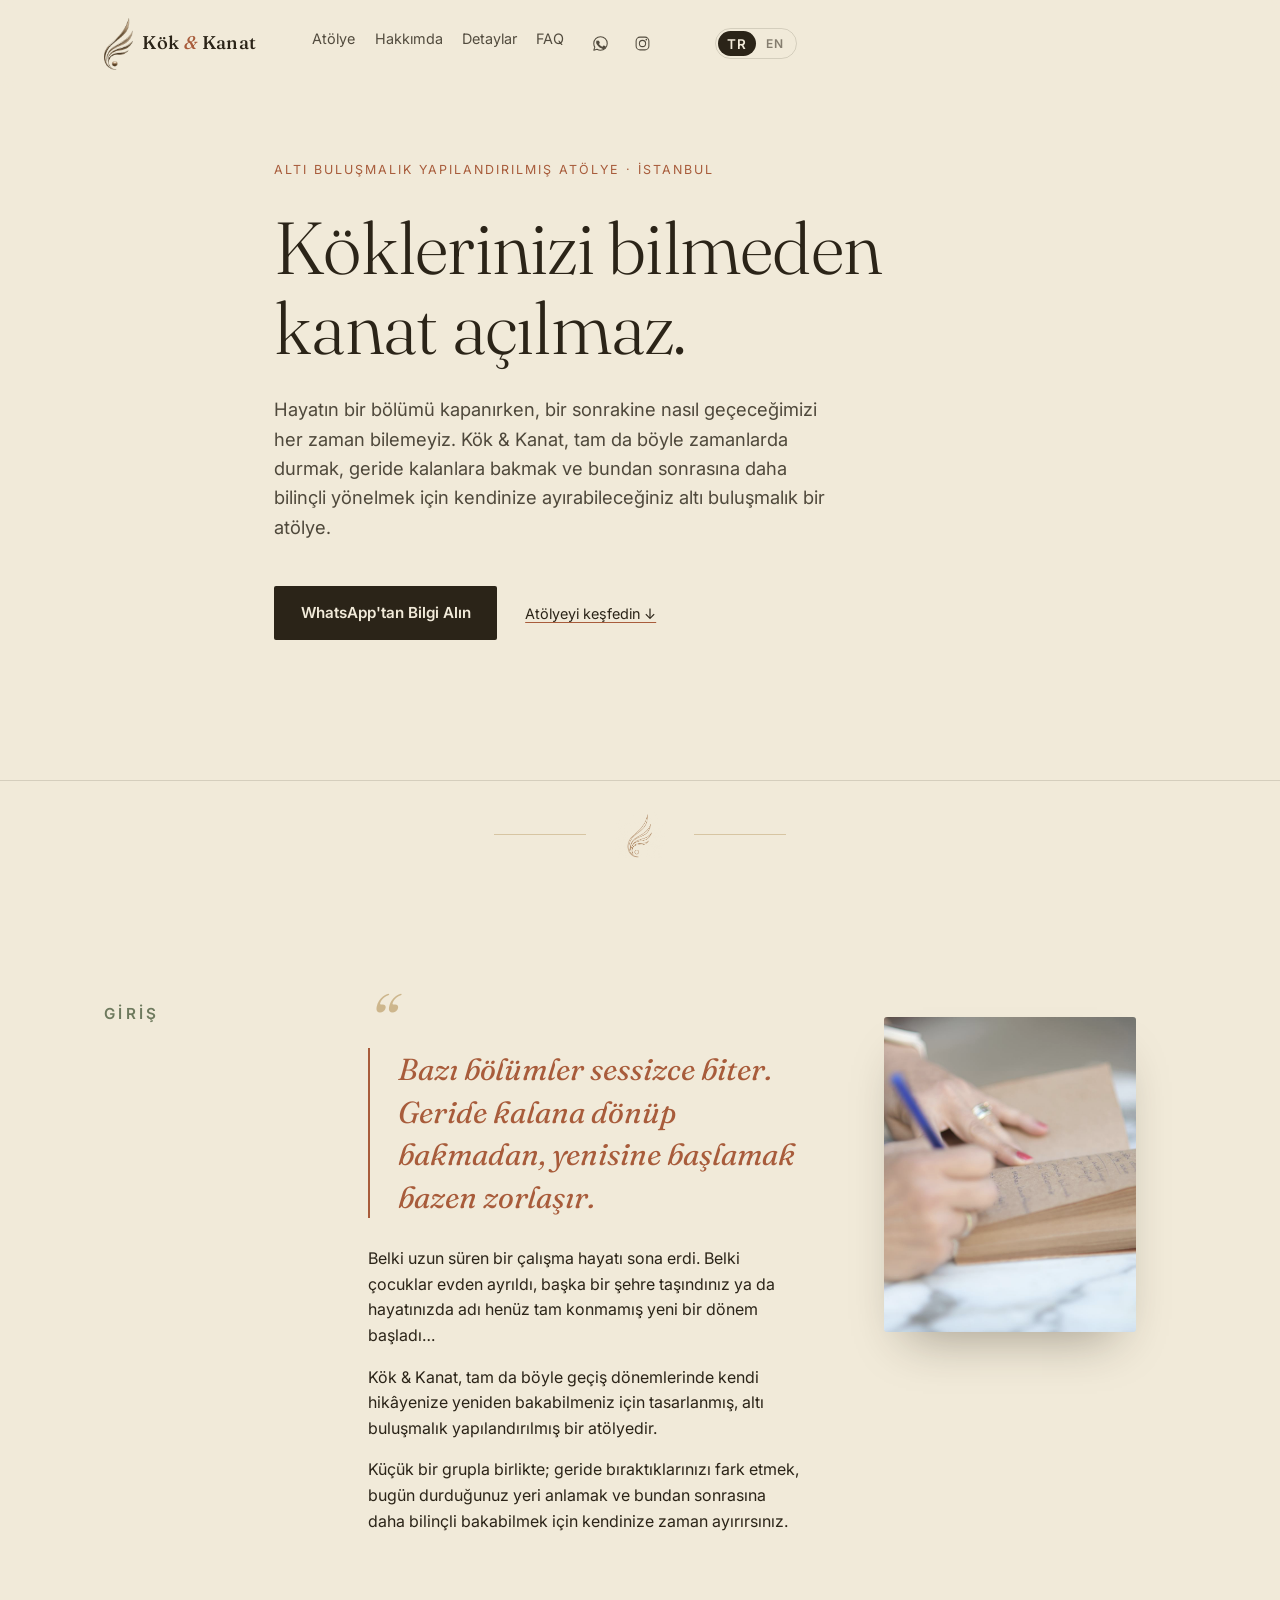
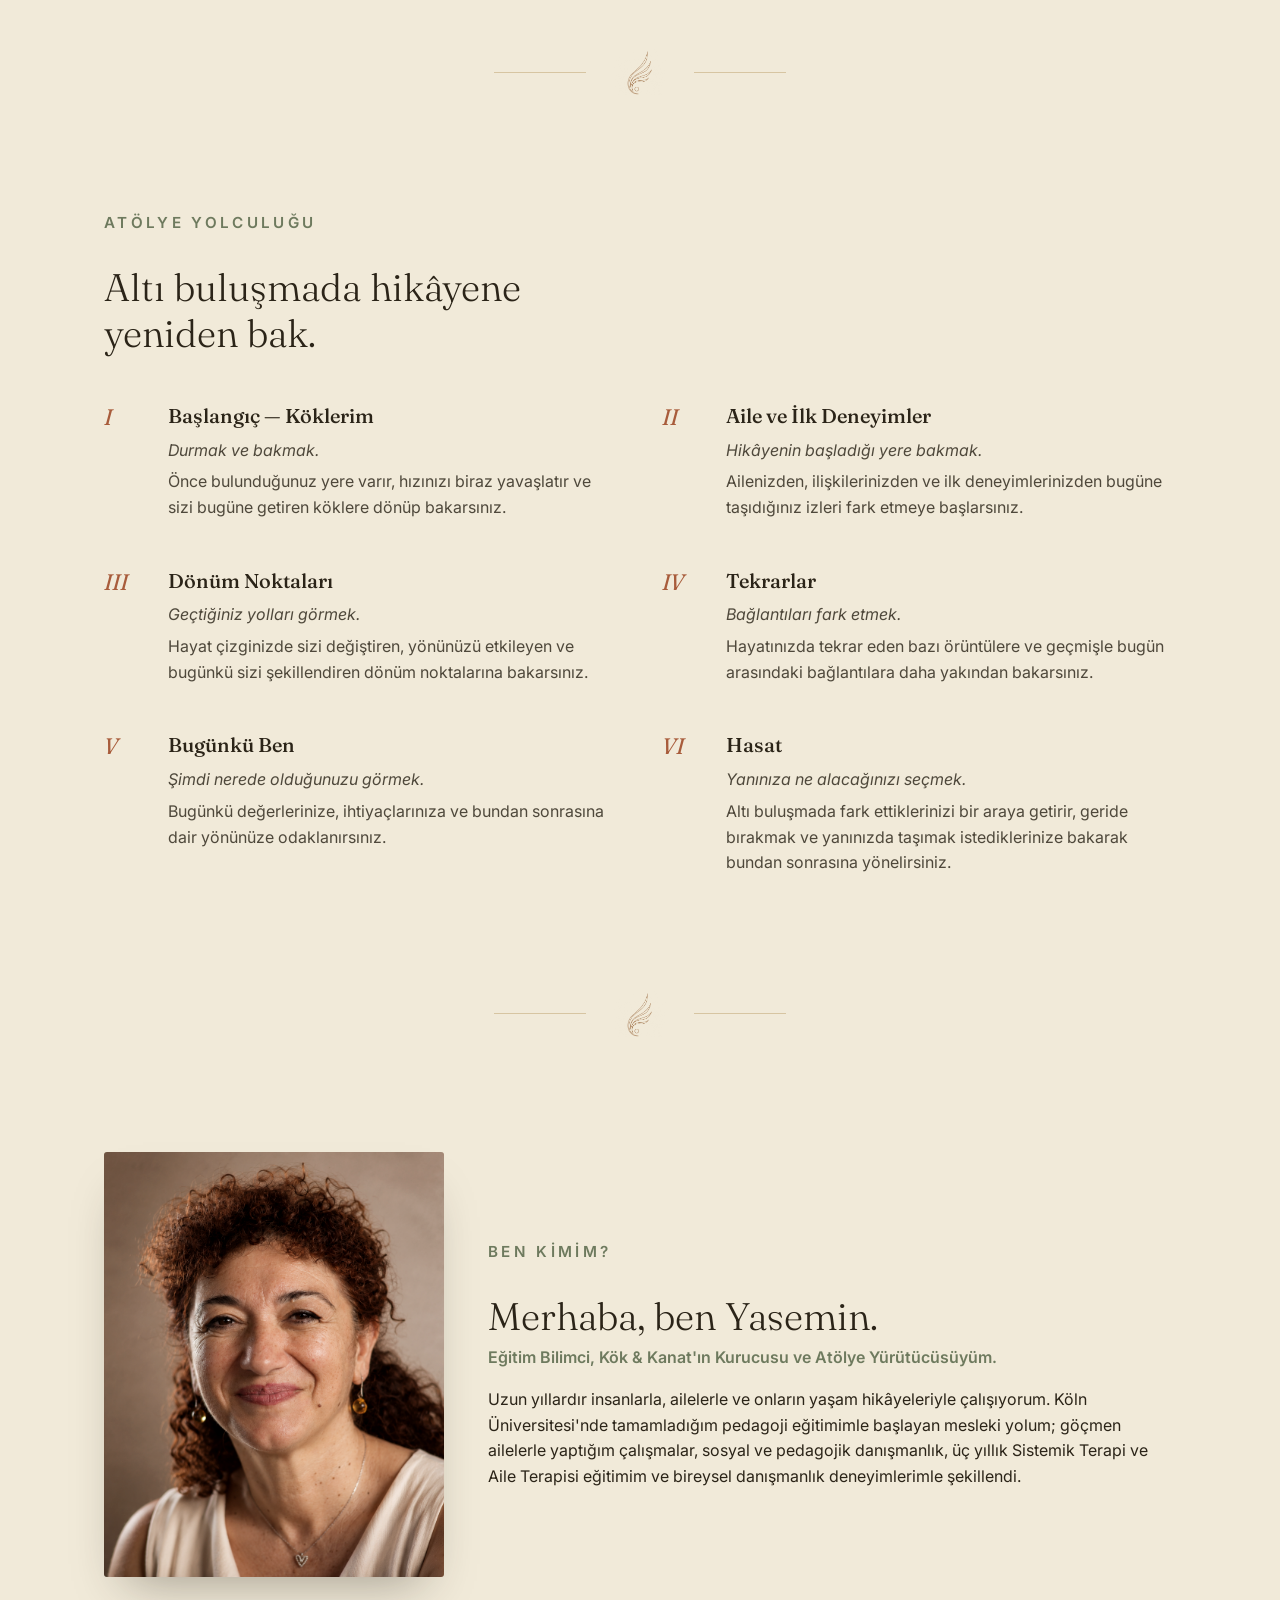
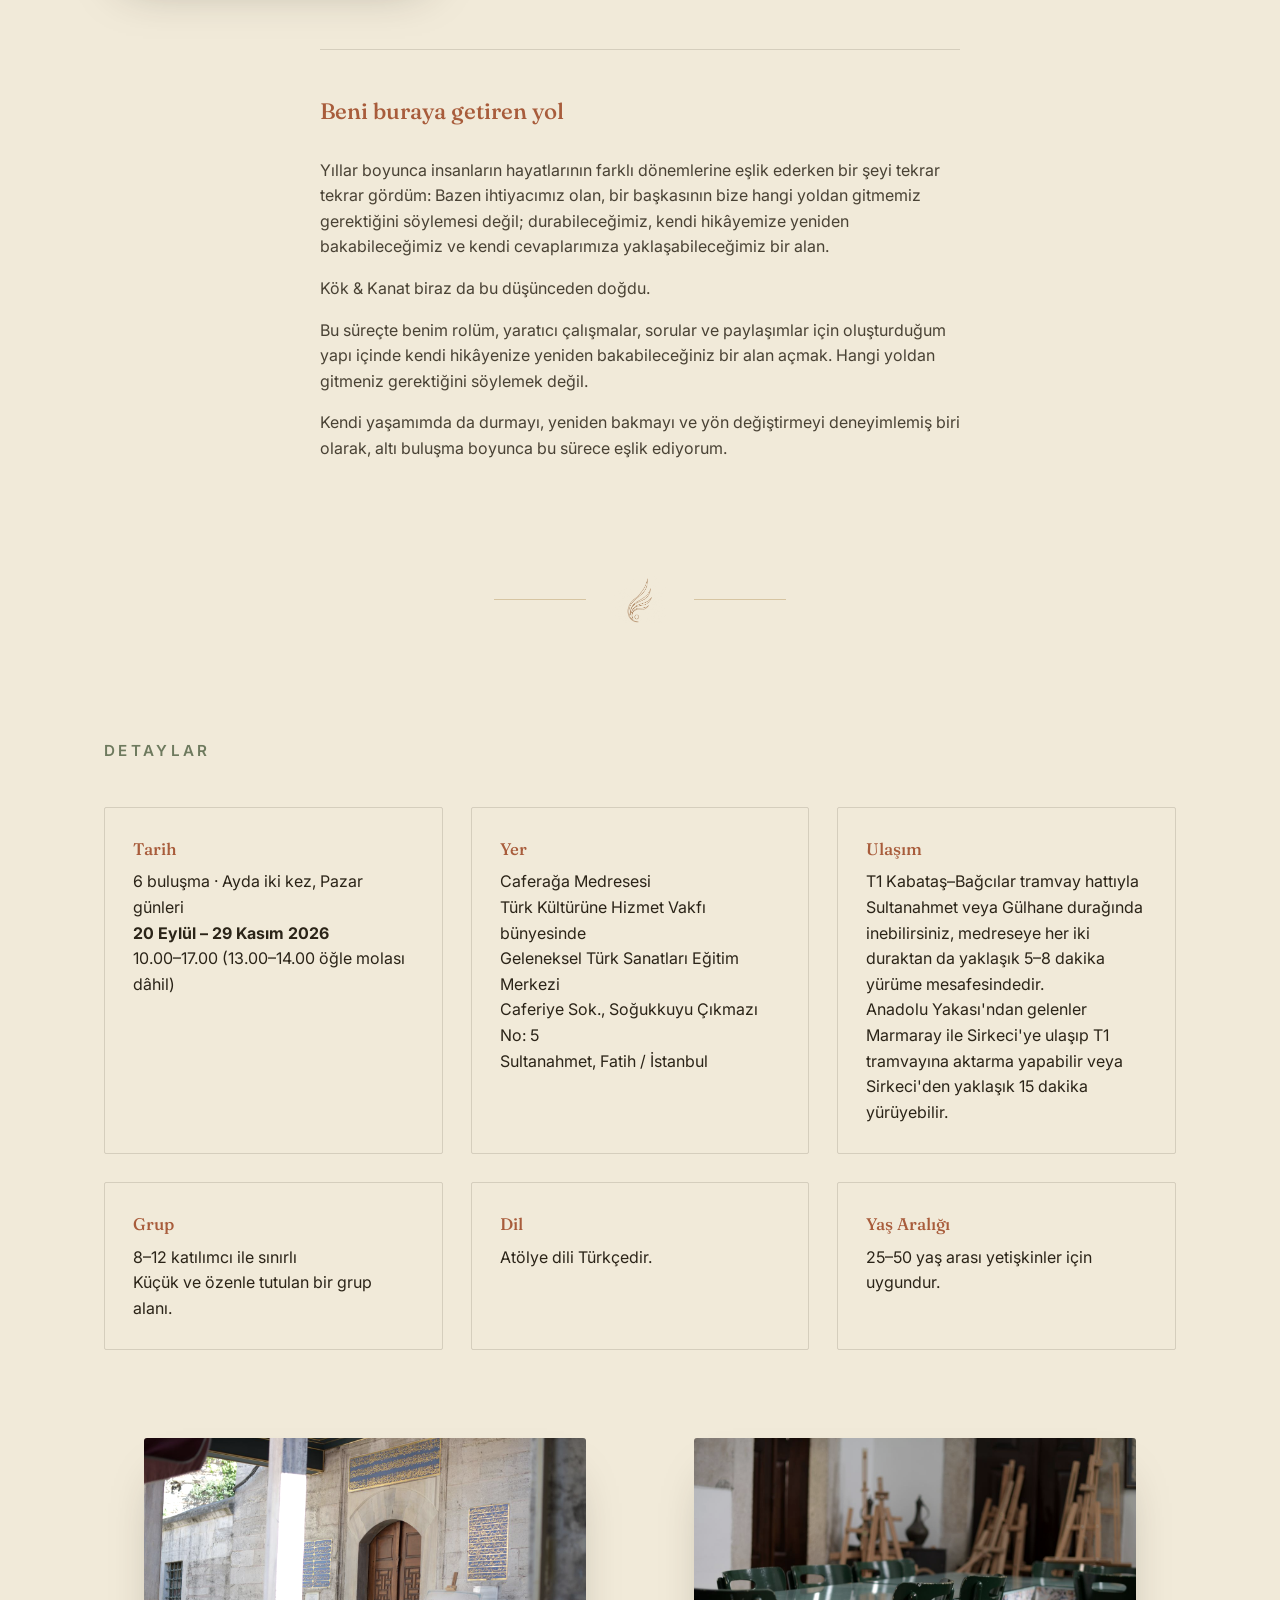
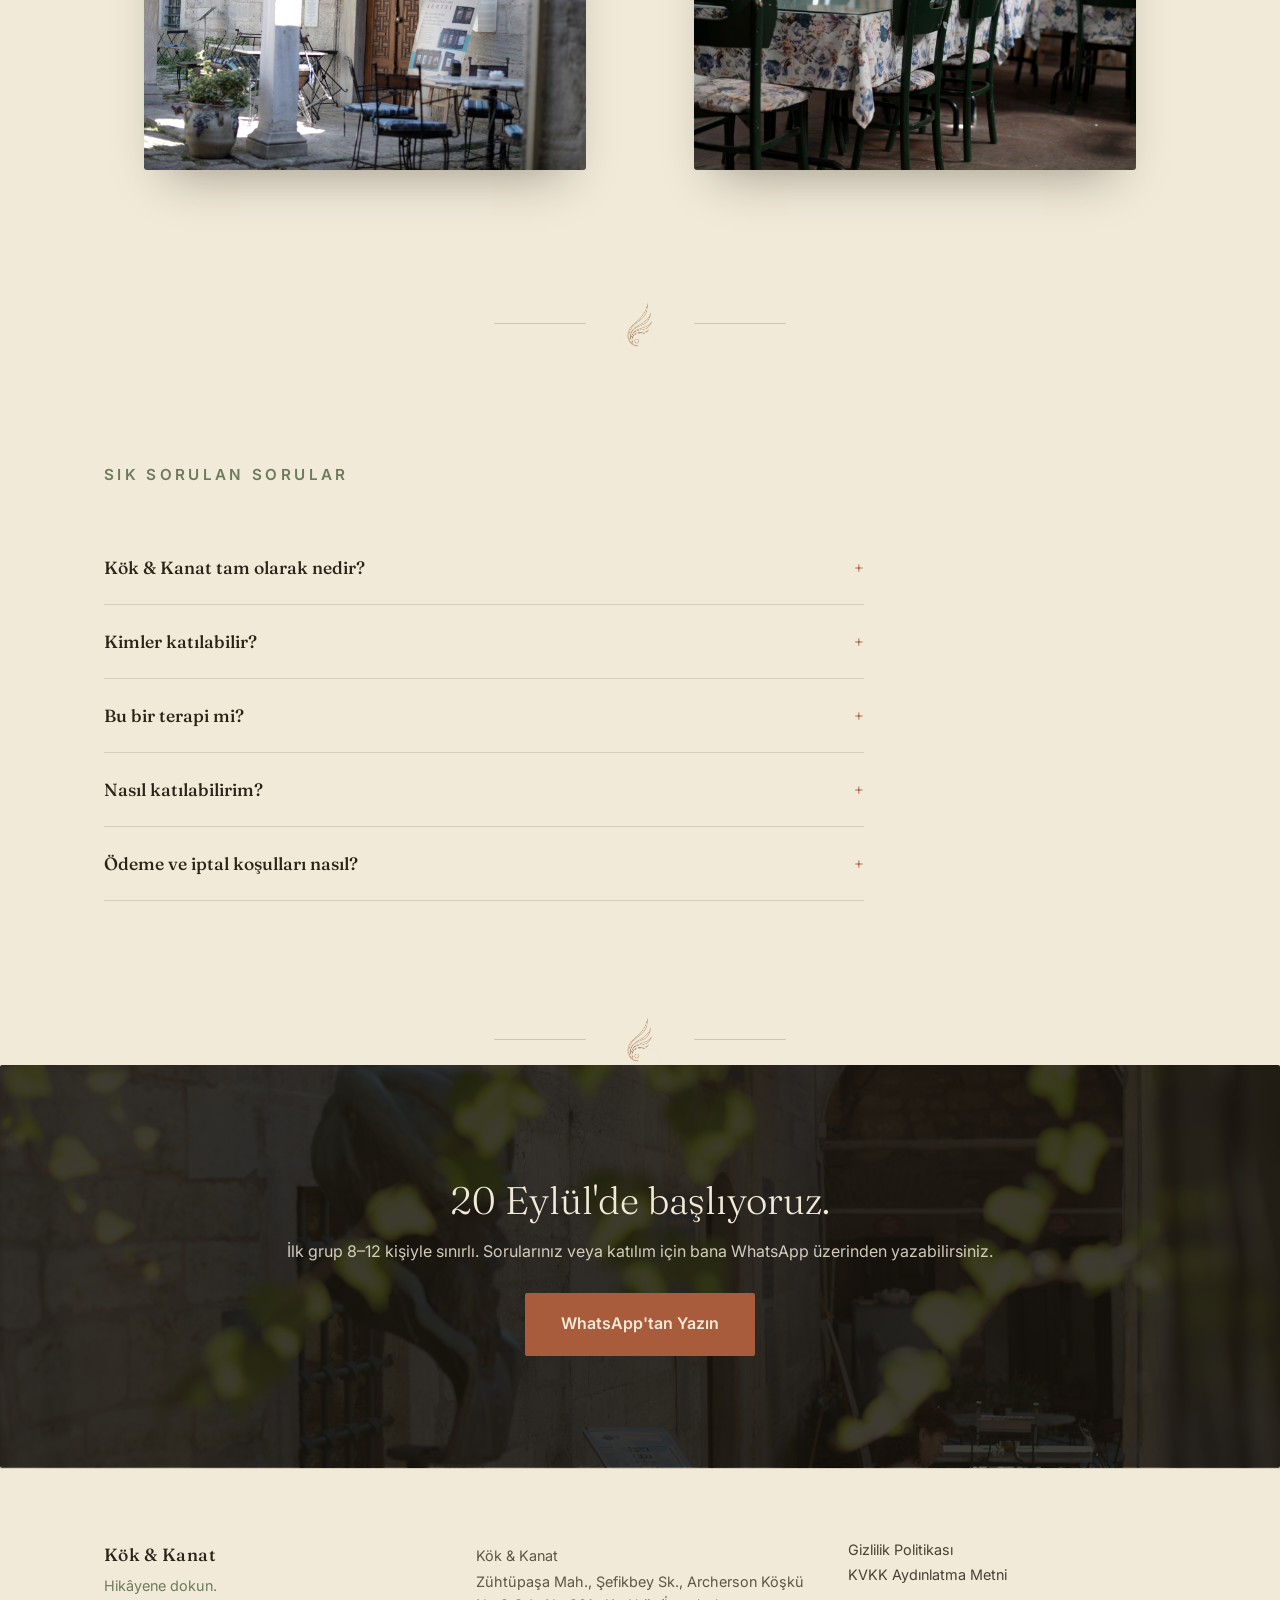
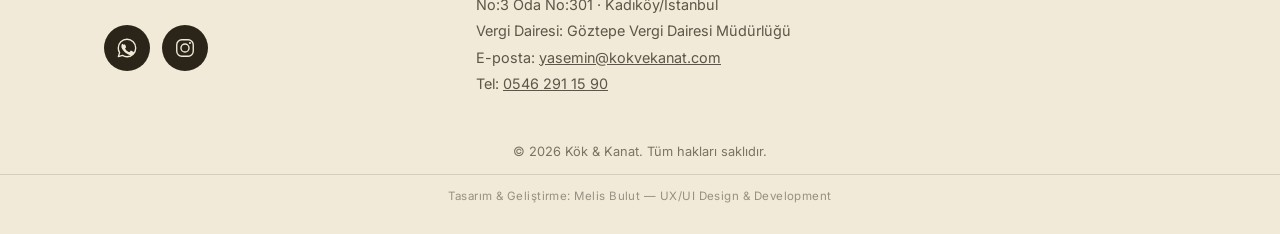
==== commit 54406b09: "Update index.html" ====
--- a/index.html
+++ b/index.html
@@ -21,8 +21,12 @@
 <meta name="twitter:description" content="İstanbul'da altı buluşmadan oluşan yapılandırılmış biyografi atölyesi. Caferağa Medresesi, Sultanahmet.">
 <meta name="twitter:image" content="https://kokvekanat.com/mekan-avlu.jpg">
 
-<!-- Favicon: inline SVG, no external file needed -->
-<link rel="icon" type="image/svg+xml" href="data:image/svg+xml,%3Csvg xmlns='http://www.w3.org/2000/svg' viewBox='0 0 64 64'%3E%3Crect width='64' height='64' rx='14' fill='%232B2418'/%3E%3Cpath d='M32 14 C 24 20, 20 28, 20 36 C 20 44, 25 50, 32 50' stroke='%23A85C3B' stroke-width='3' fill='none' stroke-linecap='round'/%3E%3Cpath d='M32 14 C 40 20, 44 28, 44 36 C 44 44, 39 50, 32 50' stroke='%23B08D4F' stroke-width='3' fill='none' stroke-linecap='round'/%3E%3Cpath d='M32 50 L32 20' stroke='%23EFE7DA' stroke-width='2' stroke-linecap='round'/%3E%3C/svg%3E">
+<!-- Favicon: real files for reliable Google Search / browser tab / iOS pickup -->
+<link rel="icon" type="image/x-icon" href="favicon.ico">
+<link rel="icon" type="image/png" sizes="32x32" href="favicon-32.png">
+<link rel="icon" type="image/png" sizes="96x96" href="favicon-96.png">
+<link rel="icon" type="image/png" sizes="192x192" href="favicon-192.png">
+<link rel="apple-touch-icon" sizes="180x180" href="apple-touch-icon.png">
 
 <link rel="preconnect" href="https://fonts.googleapis.com">
 <link rel="preconnect" href="https://fonts.gstatic.com" crossorigin>
@@ -739,8 +743,20 @@
           <p data-i18n="detail.yer.p">Caferağa Medresesi<br>Türk Kültürüne Hizmet Vakfı bünyesinde<br>Geleneksel Türk Sanatları Eğitim Merkezi<br>Caferiye Sok., Soğukkuyu Çıkmazı No: 5<br>Sultanahmet, Fatih / İstanbul</p>
         </div>
         <div class="detail-item">
+          <h3 data-i18n="detail.ulasim.h">Ulaşım</h3>
+          <p data-i18n="detail.ulasim.p">T1 Kabataş–Bağcılar tramvay hattıyla Sultanahmet veya Gülhane durağında inebilirsiniz, medreseye her iki duraktan da yaklaşık 5–8 dakika yürüme mesafesindedir.<br>Anadolu Yakası'ndan gelenler Marmaray ile Sirkeci'ye ulaşıp T1 tramvayına aktarma yapabilir veya Sirkeci'den yaklaşık 15 dakika yürüyebilir.</p>
+        </div>
+        <div class="detail-item">
           <h3 data-i18n="detail.grup.h">Grup</h3>
           <p data-i18n="detail.grup.p">8–12 katılımcı ile sınırlı<br>Küçük ve özenle tutulan bir grup alanı.</p>
+        </div>
+        <div class="detail-item">
+          <h3 data-i18n="detail.dil.h">Dil</h3>
+          <p data-i18n="detail.dil.p">Atölye dili Türkçedir.</p>
+        </div>
+        <div class="detail-item">
+          <h3 data-i18n="detail.yas.h">Yaş Aralığı</h3>
+          <p data-i18n="detail.yas.p">25–50 yaş arası yetişkinler için uygundur.</p>
         </div>
       </div>
 
@@ -1205,8 +1221,14 @@
     'detail.tarih.p': '6 sessions · Twice a month, on Sundays<br><strong>September 20 \u2013 November 29, 2026</strong><br>10:00 am\u20135:00 pm (incl. lunch break 1:00\u20132:00 pm)',
     'detail.yer.h': 'Location',
     'detail.yer.p': 'Caferağa Medresesi<br>Part of the Turkish Culture Service Foundation<br>Traditional Turkish Arts Education Center<br>Caferiye Sok., Soğukkuyu Çıkmazı No: 5<br>Sultanahmet, Fatih / Istanbul',
+    'detail.ulasim.h': 'Getting There',
+    'detail.ulasim.p': 'Take the T1 Kabataş\u2013Bağcılar tram line and get off at Sultanahmet or Gülhane \u2014 the Medresesi is about a 5\u20138 minute walk from either stop.<br>Coming from the Anatolian side, take the Marmaray to Sirkeci, then transfer to the T1 tram, or walk from Sirkeci in about 15 minutes.',
     'detail.grup.h': 'Group',
     'detail.grup.p': 'Limited to 8\u201312 participants<br>A small, carefully held group setting.',
+    'detail.dil.h': 'Language',
+    'detail.dil.p': 'The workshop is held in Turkish.',
+    'detail.yas.h': 'Age Range',
+    'detail.yas.p': 'Suitable for adults aged 25\u201350.',
     'venue.avlu.caption': 'Caferağa Medresesi, a corner of the historic courtyard',
     'venue.seminer.caption': 'The workshop space where our sessions take place',
     'label.faq': 'Frequently Asked Questions',
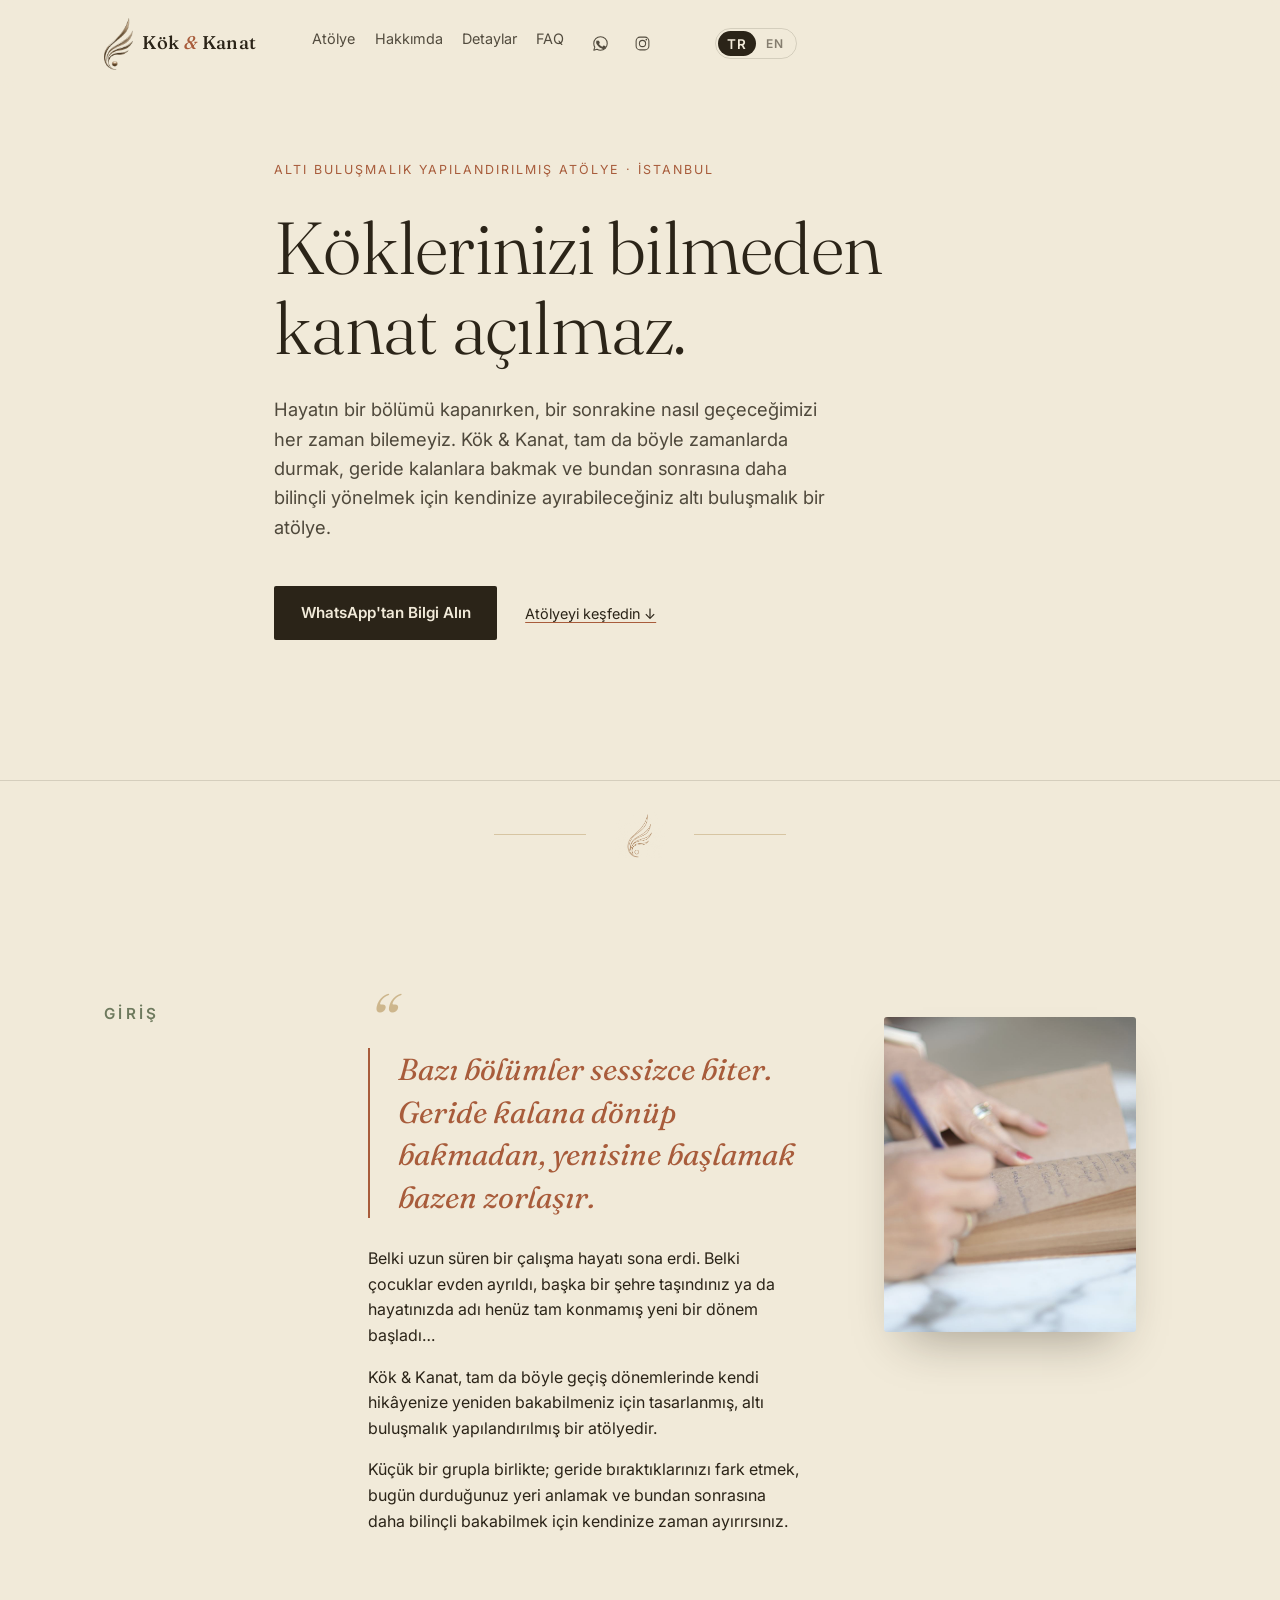
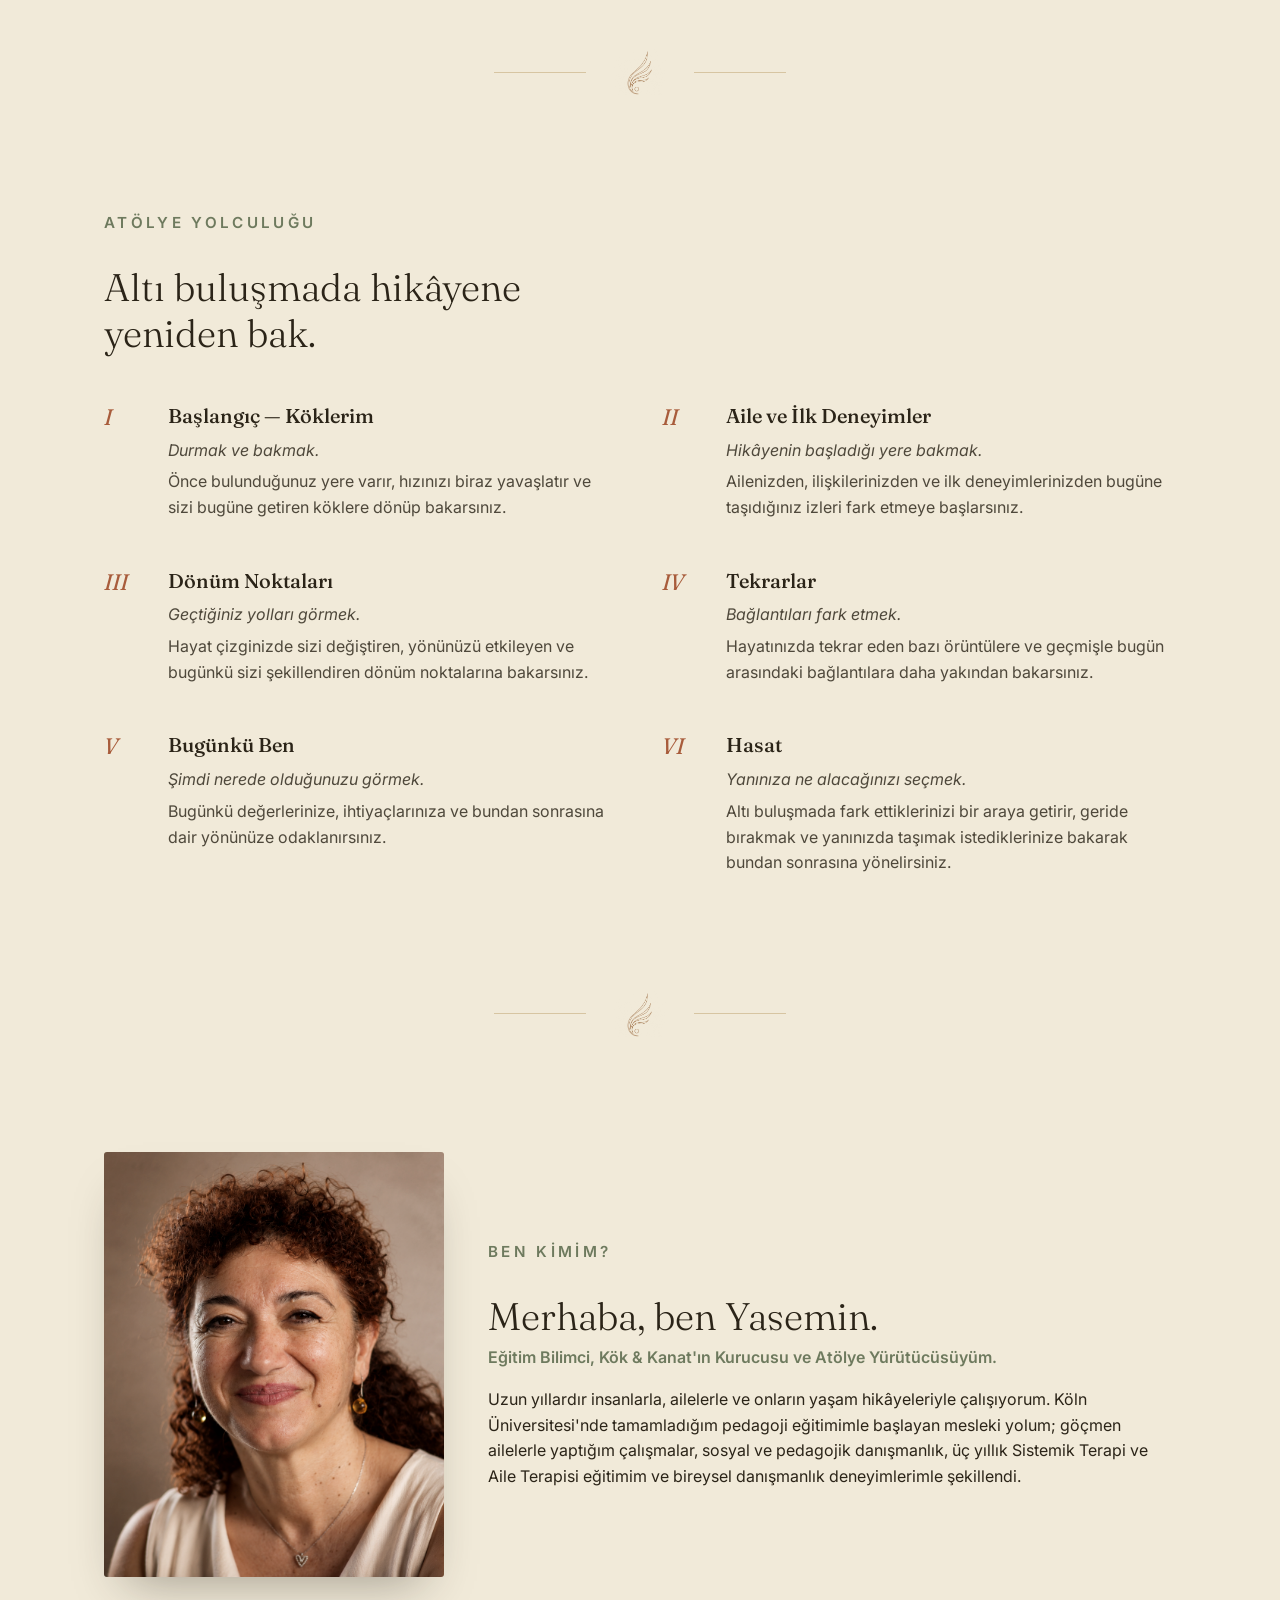
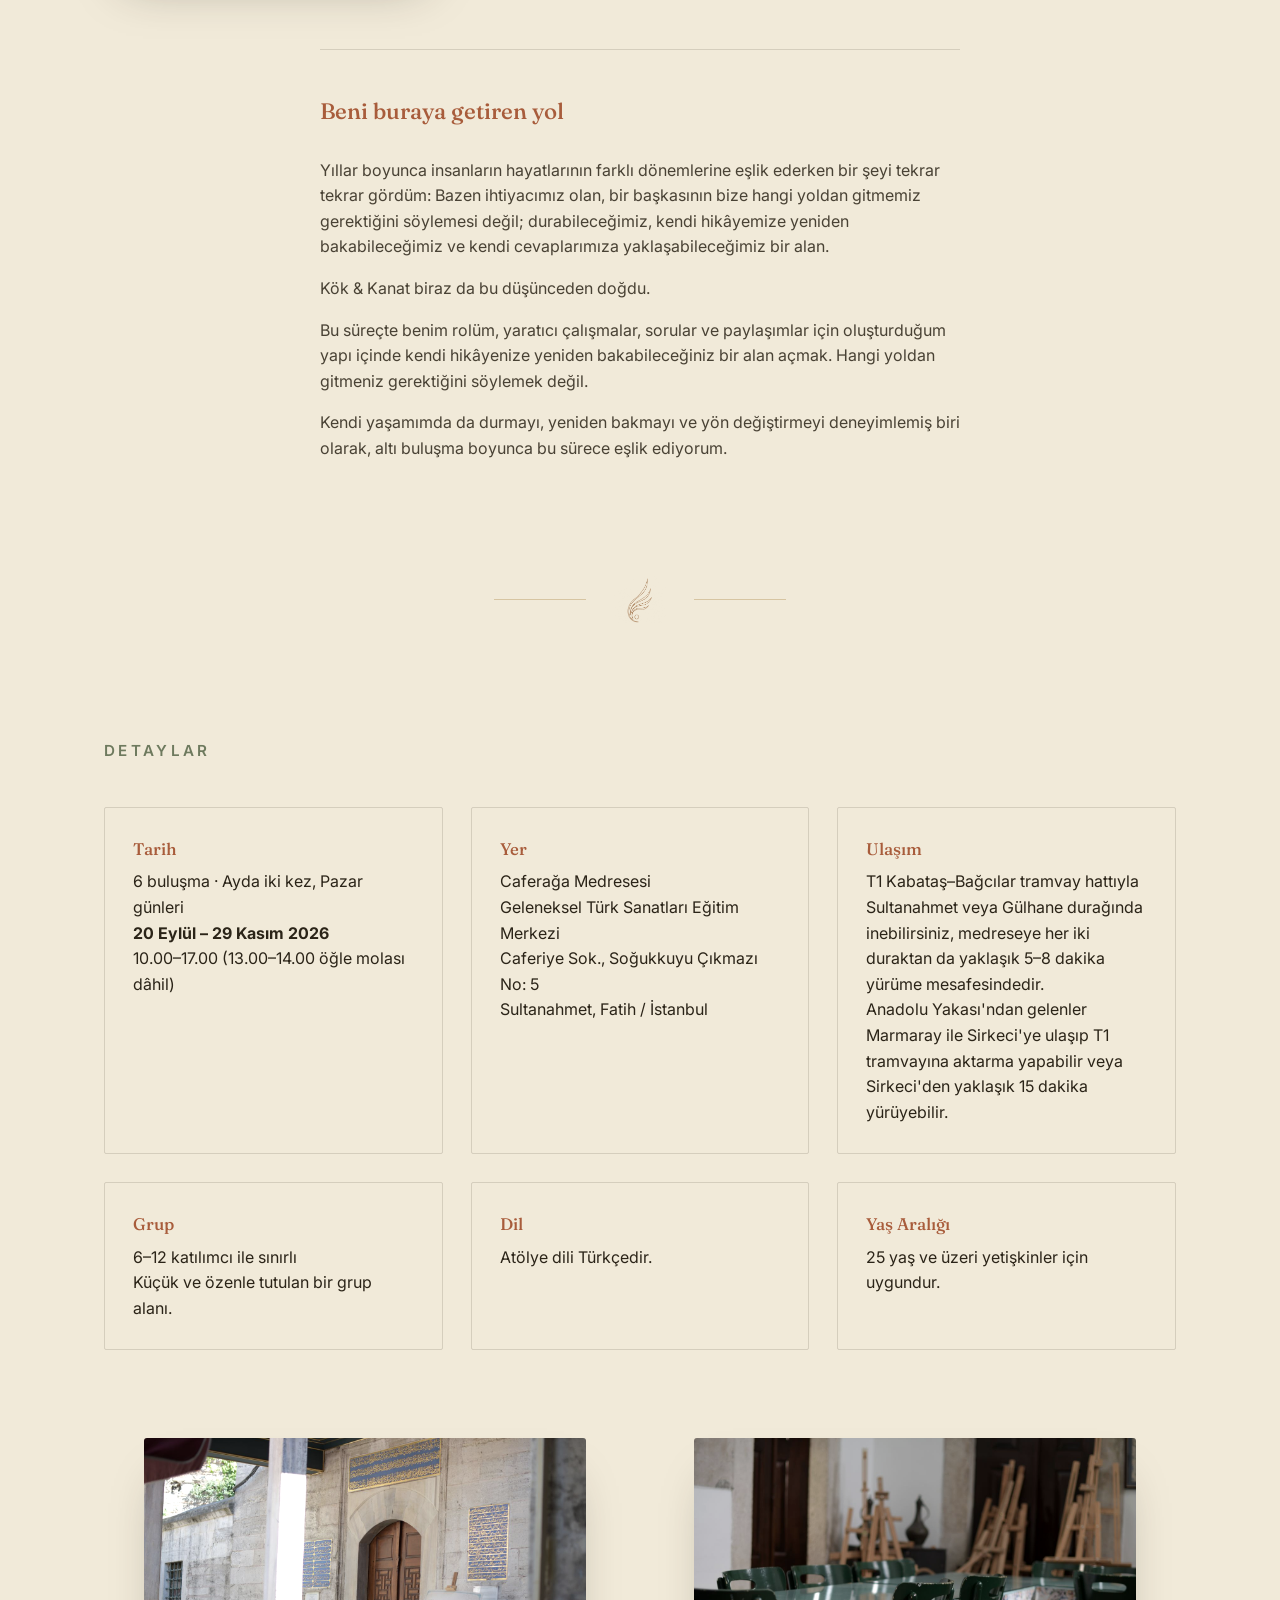
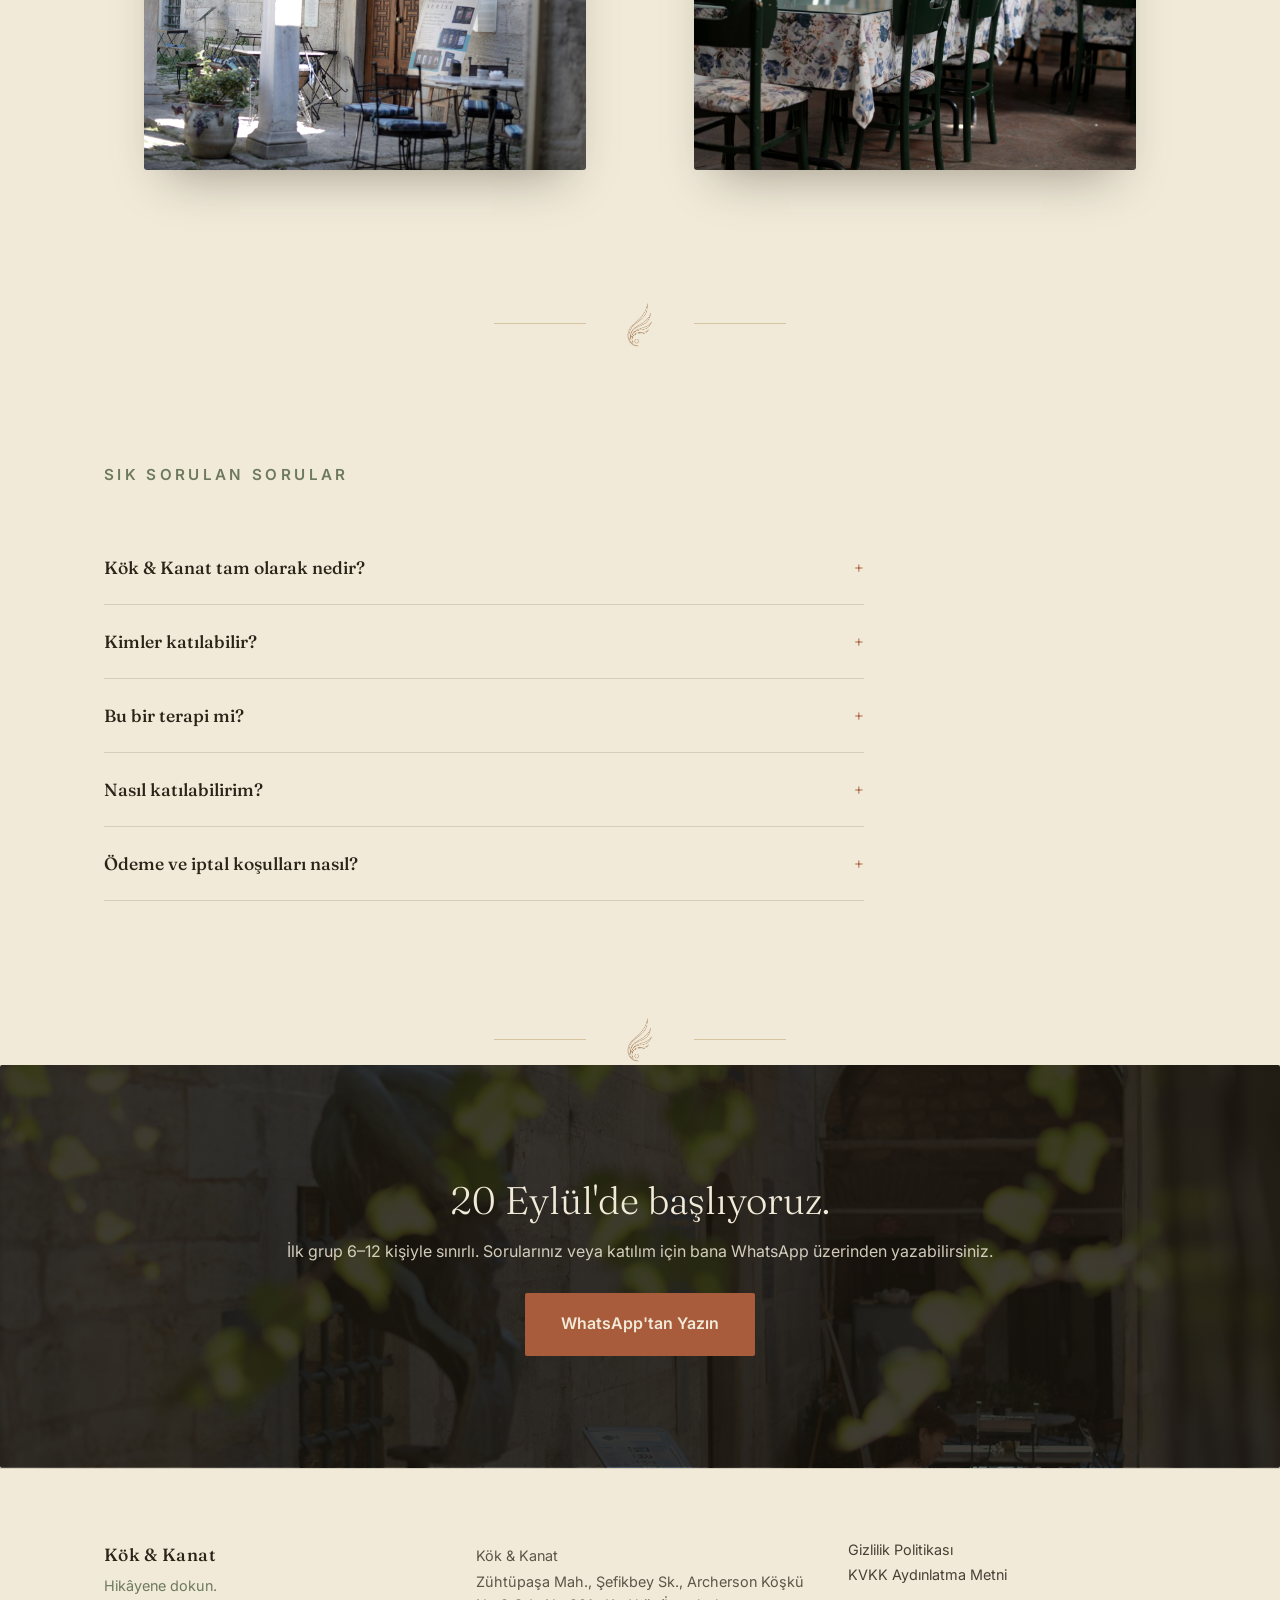
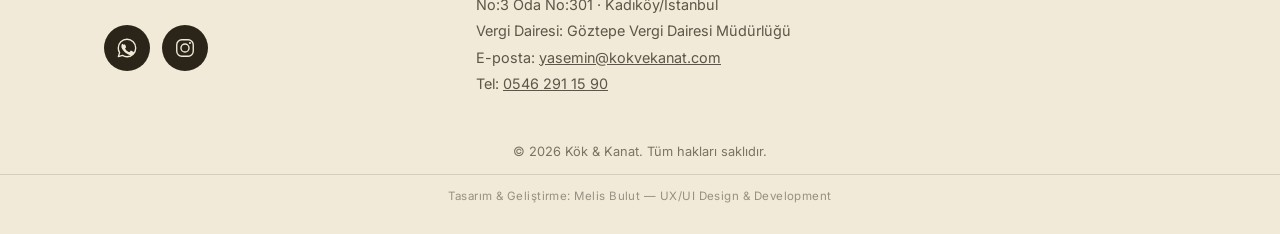
==== commit 7312e582: "Update participant limits and details in index.html" ====
--- a/index.html
+++ b/index.html
@@ -740,7 +740,7 @@
         </div>
         <div class="detail-item">
           <h3 data-i18n="detail.yer.h">Yer</h3>
-          <p data-i18n="detail.yer.p">Caferağa Medresesi<br>Türk Kültürüne Hizmet Vakfı bünyesinde<br>Geleneksel Türk Sanatları Eğitim Merkezi<br>Caferiye Sok., Soğukkuyu Çıkmazı No: 5<br>Sultanahmet, Fatih / İstanbul</p>
+          <p data-i18n="detail.yer.p">Caferağa Medresesi<br>Geleneksel Türk Sanatları Eğitim Merkezi<br>Caferiye Sok., Soğukkuyu Çıkmazı No: 5<br>Sultanahmet, Fatih / İstanbul</p>
         </div>
         <div class="detail-item">
           <h3 data-i18n="detail.ulasim.h">Ulaşım</h3>
@@ -748,7 +748,7 @@
         </div>
         <div class="detail-item">
           <h3 data-i18n="detail.grup.h">Grup</h3>
-          <p data-i18n="detail.grup.p">8–12 katılımcı ile sınırlı<br>Küçük ve özenle tutulan bir grup alanı.</p>
+          <p data-i18n="detail.grup.p">6–12 katılımcı ile sınırlı<br>Küçük ve özenle tutulan bir grup alanı.</p>
         </div>
         <div class="detail-item">
           <h3 data-i18n="detail.dil.h">Dil</h3>
@@ -756,7 +756,7 @@
         </div>
         <div class="detail-item">
           <h3 data-i18n="detail.yas.h">Yaş Aralığı</h3>
-          <p data-i18n="detail.yas.p">25–50 yaş arası yetişkinler için uygundur.</p>
+          <p data-i18n="detail.yas.p">25 yaş ve üzeri yetişkinler için uygundur.</p>
         </div>
       </div>
 
@@ -822,7 +822,7 @@
   <section class="section final-cta">
     <div class="wrap">
       <h2 class="section-title" data-i18n="finalcta.title">20 Eylül'de başlıyoruz.</h2>
-      <p data-i18n="finalcta.p">İlk grup 8–12 kişiyle sınırlı. Sorularınız veya katılım için bana WhatsApp üzerinden yazabilirsiniz.</p>
+      <p data-i18n="finalcta.p">İlk grup 6–12 kişiyle sınırlı. Sorularınız veya katılım için bana WhatsApp üzerinden yazabilirsiniz.</p>
       <a class="btn btn-primary btn-large" data-wa="a" href="#" data-i18n="cta.write">WhatsApp'tan Yazın</a>
     </div>
   </section>
@@ -1220,15 +1220,15 @@
     'detail.tarih.h': 'Date',
     'detail.tarih.p': '6 sessions · Twice a month, on Sundays<br><strong>September 20 \u2013 November 29, 2026</strong><br>10:00 am\u20135:00 pm (incl. lunch break 1:00\u20132:00 pm)',
     'detail.yer.h': 'Location',
-    'detail.yer.p': 'Caferağa Medresesi<br>Part of the Turkish Culture Service Foundation<br>Traditional Turkish Arts Education Center<br>Caferiye Sok., Soğukkuyu Çıkmazı No: 5<br>Sultanahmet, Fatih / Istanbul',
+    'detail.yer.p': 'Caferağa Medresesi<br>Traditional Turkish Arts Education Center<br>Caferiye Sok., Soğukkuyu Çıkmazı No: 5<br>Sultanahmet, Fatih / Istanbul',
     'detail.ulasim.h': 'Getting There',
     'detail.ulasim.p': 'Take the T1 Kabataş\u2013Bağcılar tram line and get off at Sultanahmet or Gülhane \u2014 the Medresesi is about a 5\u20138 minute walk from either stop.<br>Coming from the Anatolian side, take the Marmaray to Sirkeci, then transfer to the T1 tram, or walk from Sirkeci in about 15 minutes.',
     'detail.grup.h': 'Group',
-    'detail.grup.p': 'Limited to 8\u201312 participants<br>A small, carefully held group setting.',
+    'detail.grup.p': 'Limited to 6\u201312 participants<br>A small, carefully held group setting.',
     'detail.dil.h': 'Language',
     'detail.dil.p': 'The workshop is held in Turkish.',
     'detail.yas.h': 'Age Range',
-    'detail.yas.p': 'Suitable for adults aged 25\u201350.',
+    'detail.yas.p': 'Suitable for adults aged 25 and up.',
     'venue.avlu.caption': 'Caferağa Medresesi, a corner of the historic courtyard',
     'venue.seminer.caption': 'The workshop space where our sessions take place',
     'label.faq': 'Frequently Asked Questions',
@@ -1243,7 +1243,7 @@
     'faq5.q': 'What are the payment and cancellation terms?',
     'faq5.a': 'Registration is confirmed with a deposit. The remaining payment plan and cancellation terms are shared with you openly before registration, so you know all the details before starting.',
     'finalcta.title': 'We begin on September 20th.',
-    'finalcta.p': 'The first group is limited to 8\u201312 people. Message me on WhatsApp with any questions or to register.',
+    'finalcta.p': 'The first group is limited to 6\u201312 people. Message me on WhatsApp with any questions or to register.',
     'footer.tagline': 'Touch your story.',
     'footer.taxLine': 'Tax Office: Göztepe Tax Office',
     'footer.email': 'Email',
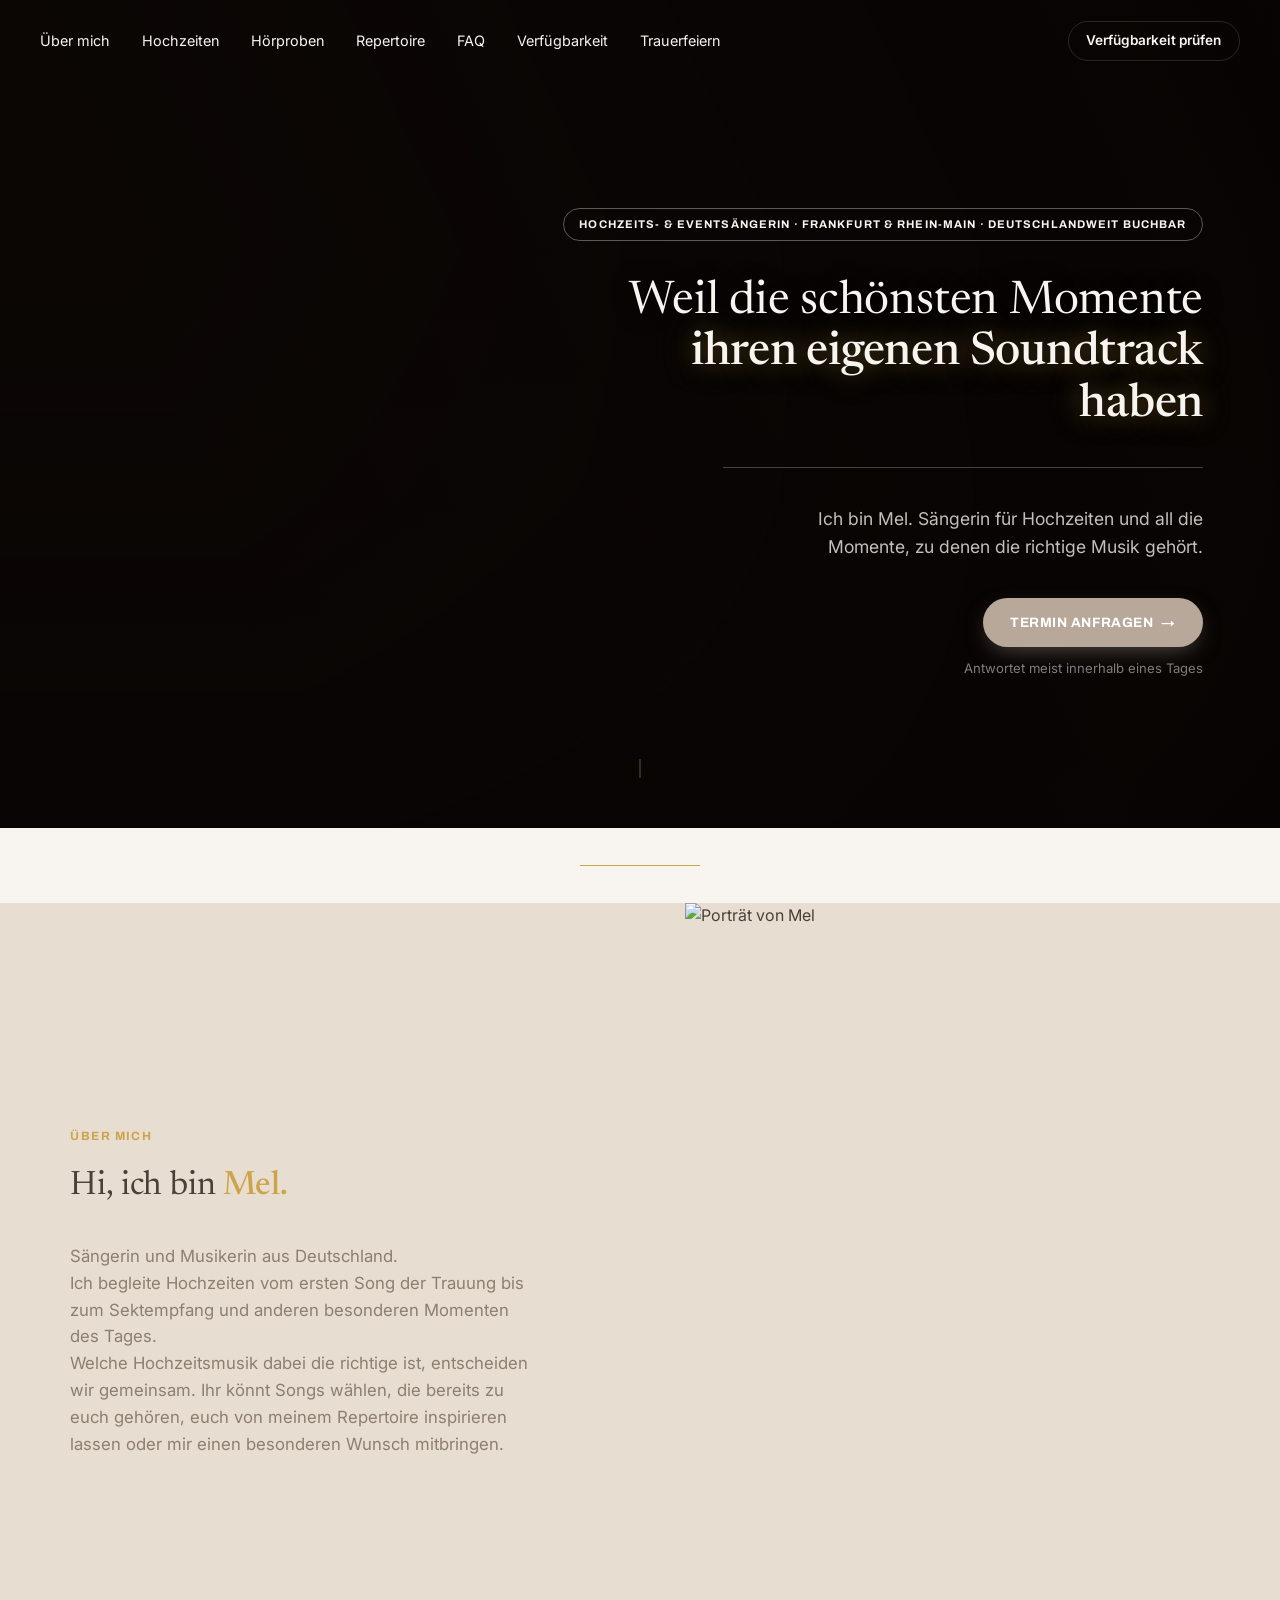
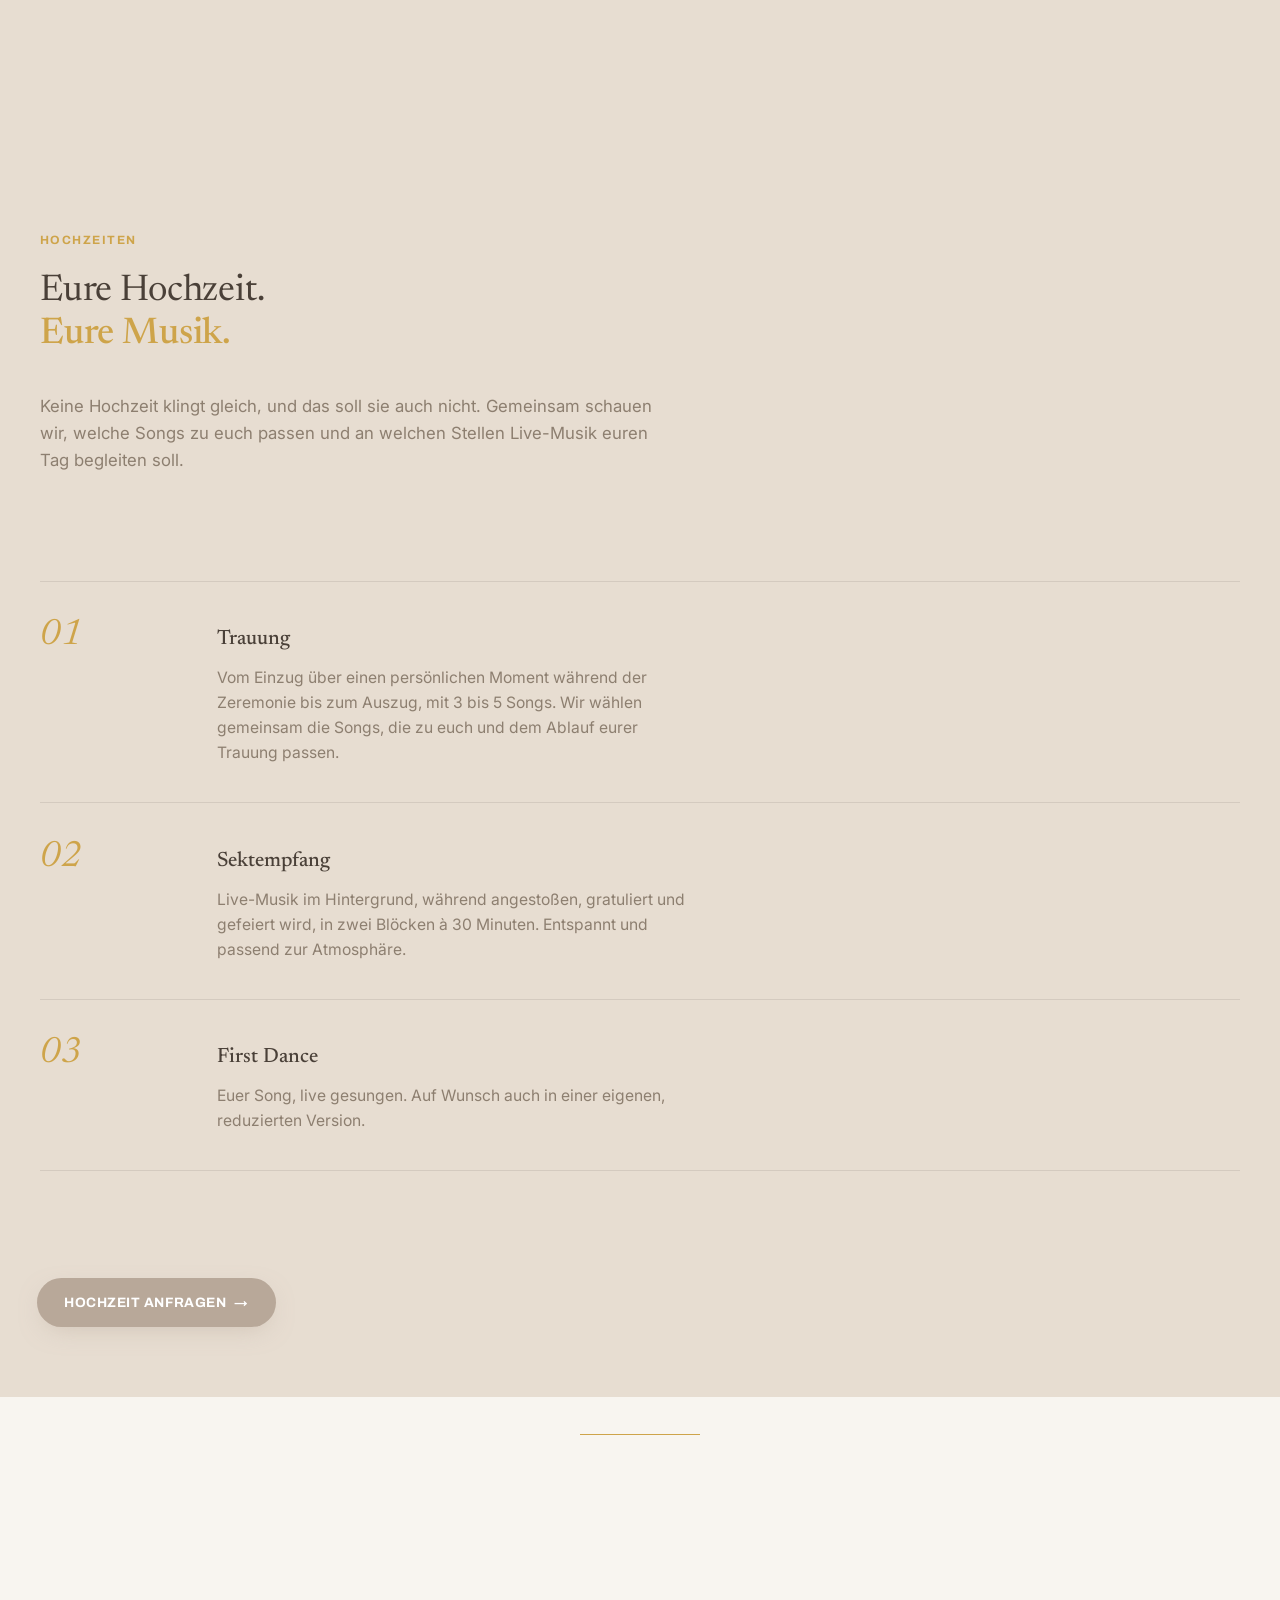
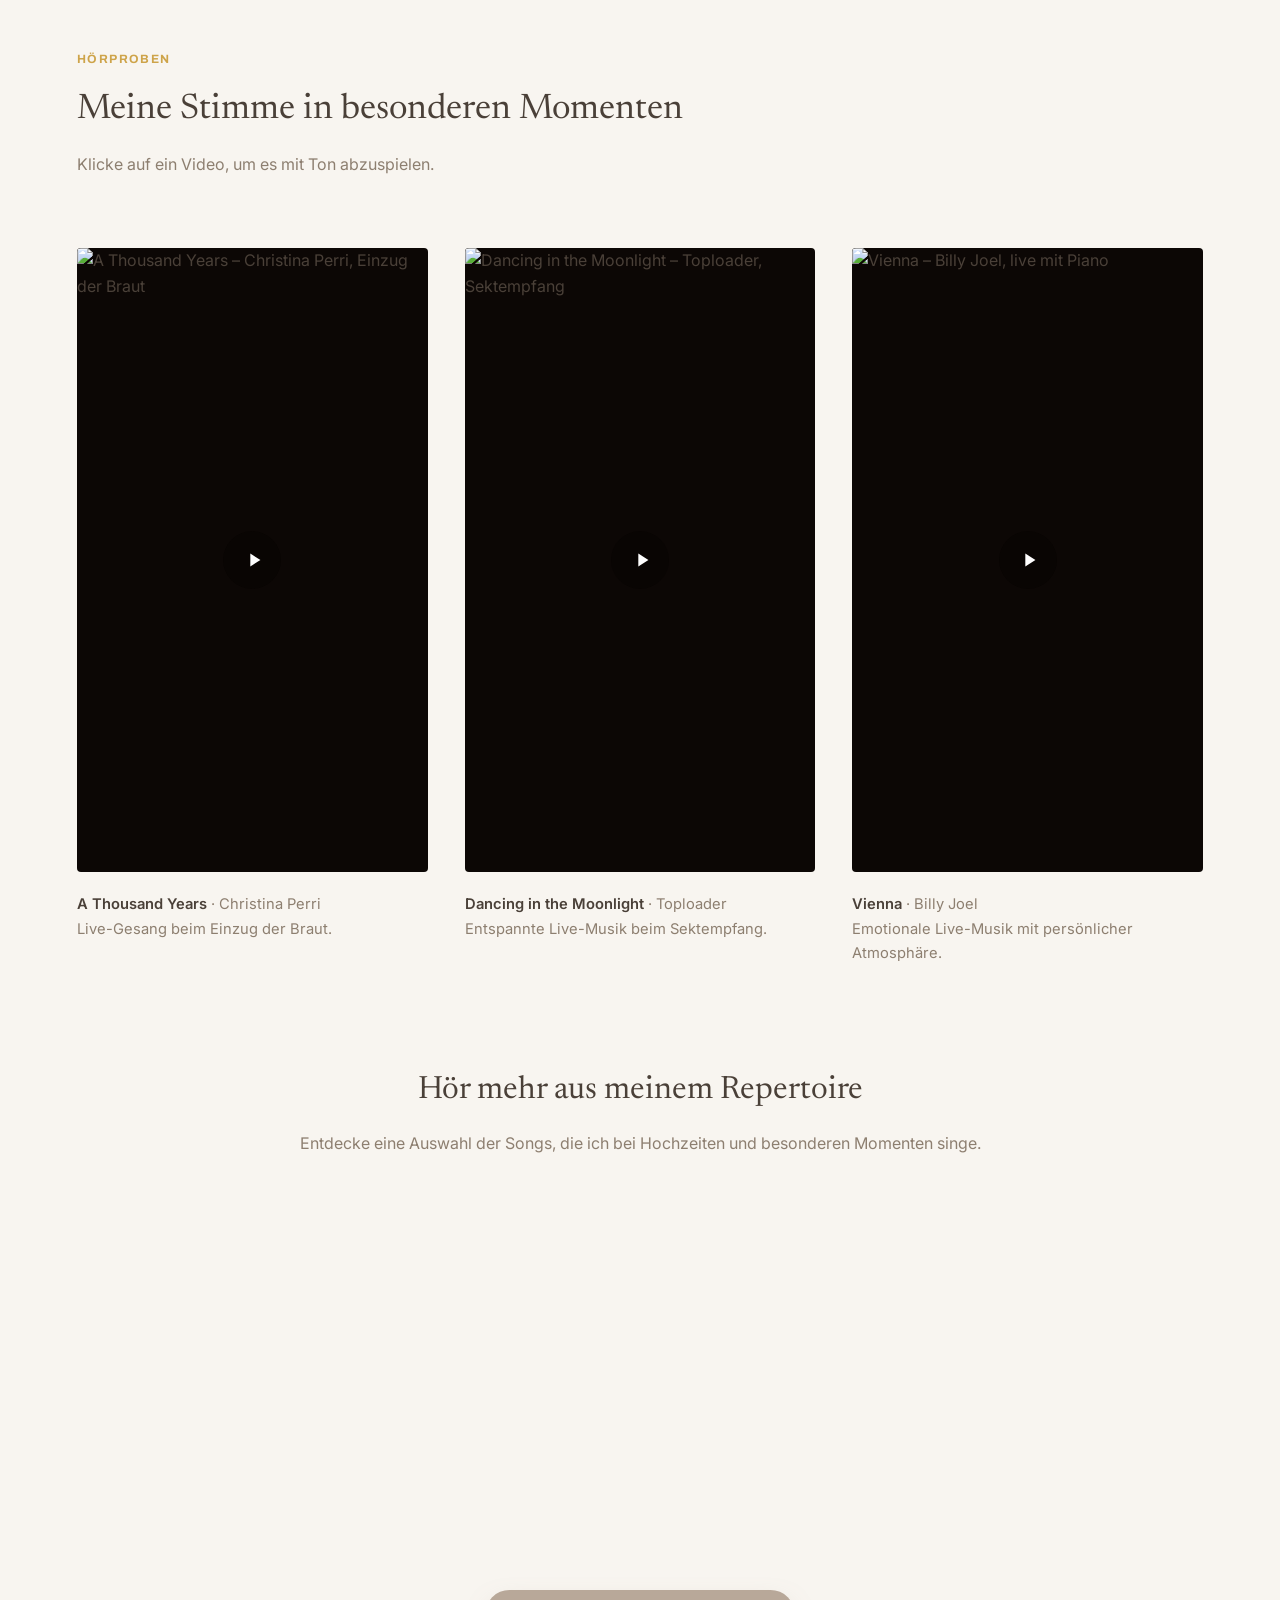
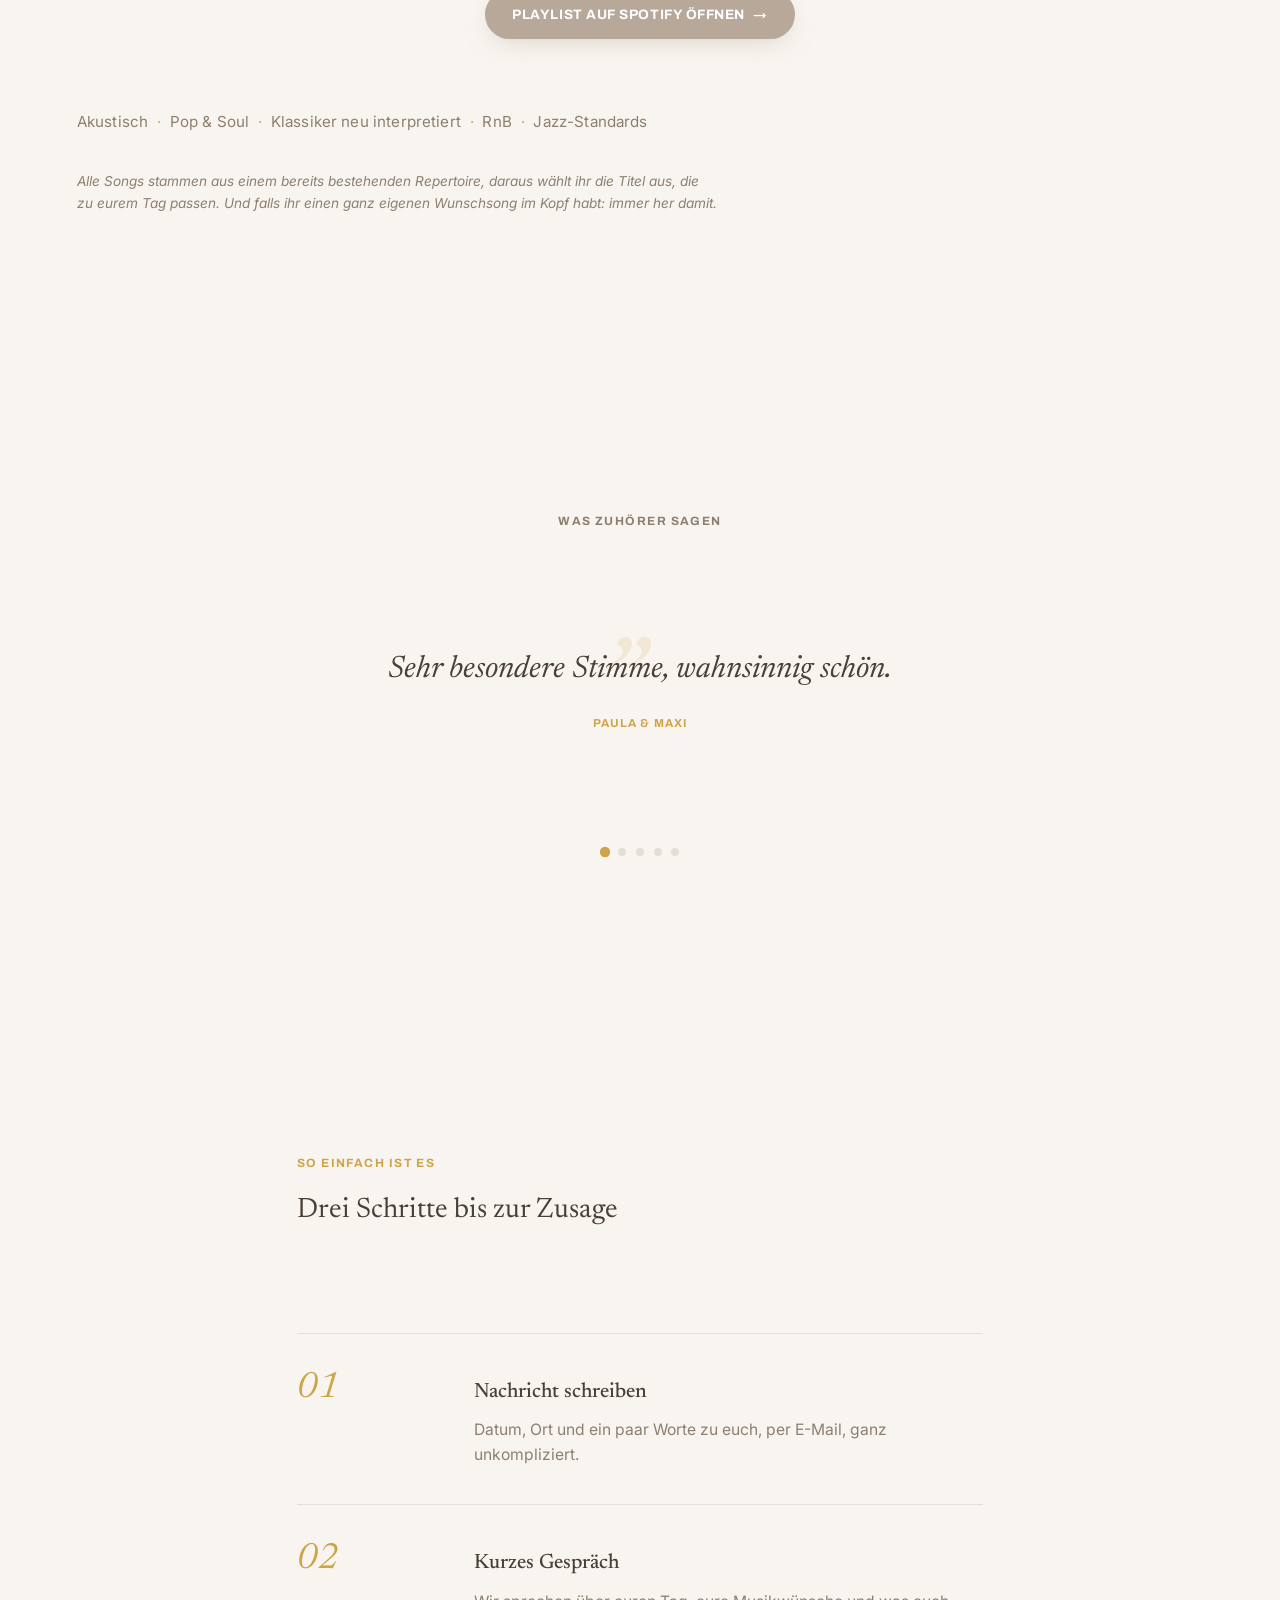
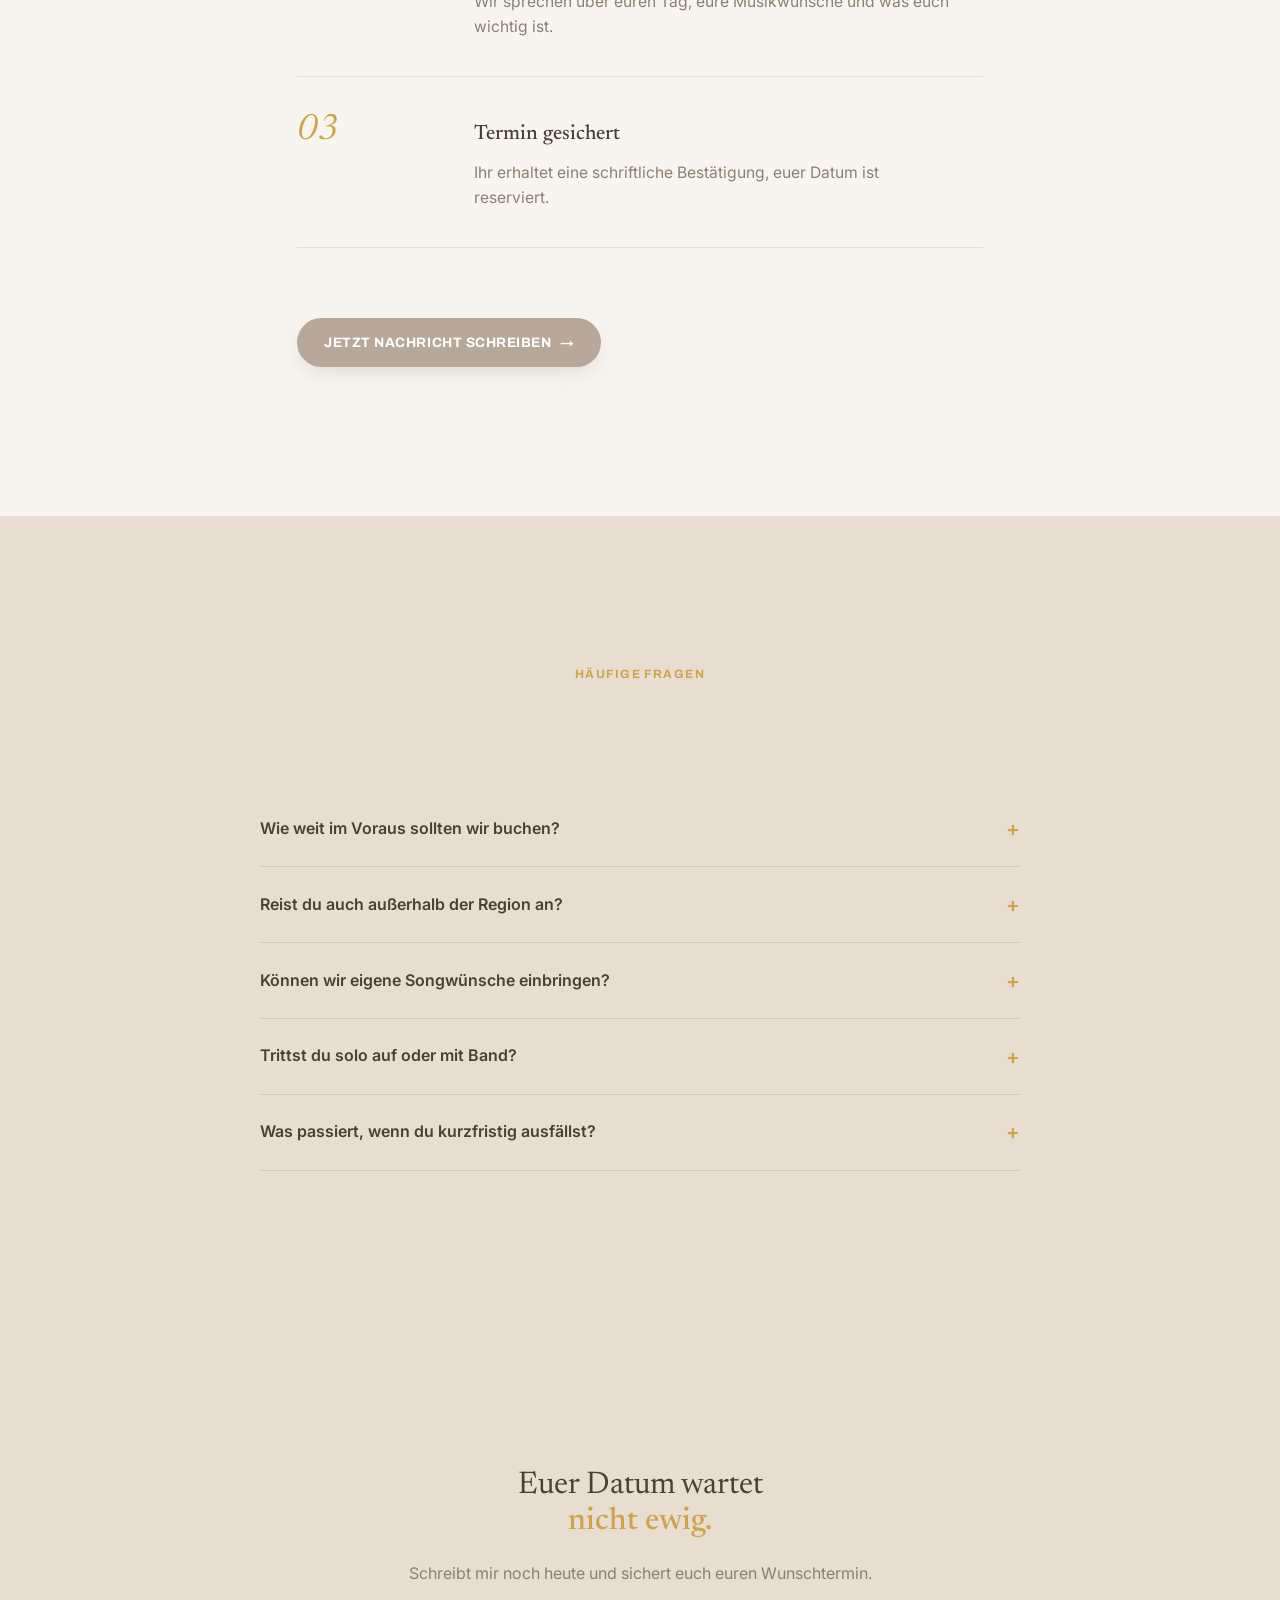
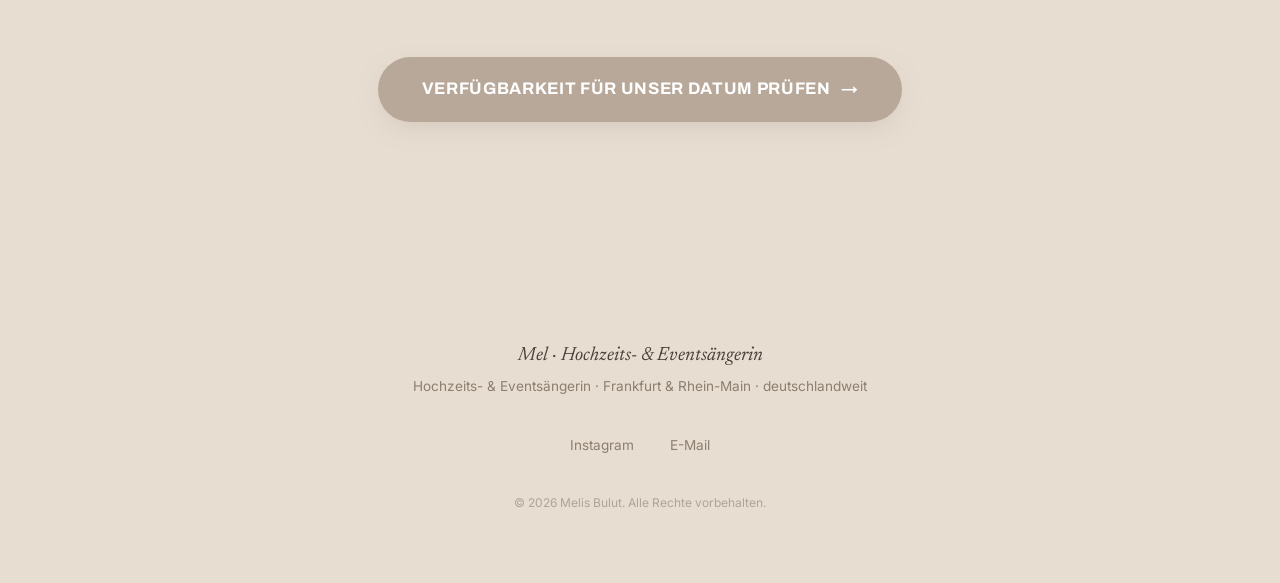
==== commit 8b064d97: "Update index.html" ====
--- a/index.html
+++ b/index.html
@@ -1,1354 +1,1732 @@
 <!DOCTYPE html>
-<html lang="tr">
+<html lang="de">
 <head>
 <meta charset="UTF-8">
 <meta name="viewport" content="width=device-width, initial-scale=1.0">
-<title>Kök & Kanat — Kendine Doğru Bir Yolculuk Atölyesi</title>
-<meta name="description" content="Kök & Kanat, İstanbul'da (Caferağa Medresesi, Sultanahmet) altı buluşmadan oluşan yapılandırılmış bir biyografi ve öz-yansıma atölyesi. 20 Eylül 2026'da başlıyor, kontenjan sınırlı.">
-<link rel="canonical" href="https://kokvekanat.com/">
+<title>Mel | Hochzeits- &amp; Eventsängerin Frankfurt &amp; Rhein-Main</title>
+
+<link rel="icon" type="image/png" sizes="32x32" href="favicon-32.png">
+<link rel="icon" type="image/png" sizes="16x16" href="favicon-16.png">
+<link rel="apple-touch-icon" sizes="180x180" href="apple-touch-icon.png">
+<meta name="description" content="Live-Gesang und Hochzeitsmusik für euren großen Tag, persönlich, modern und auf euch abgestimmt. Mel ist Hochzeitssängerin im Raum Wiesbaden, Frankfurt, Mainz und Darmstadt, deutschlandweit buchbar. Termine jetzt per E-Mail anfragen.">
+<link rel="canonical" href="https://mel-eventsinger.com/">
 
 <!-- Open Graph -->
-<meta property="og:title" content="Kök & Kanat — Kendine Doğru Bir Yolculuk Atölyesi">
-<meta property="og:description" content="İstanbul'da altı buluşmadan oluşan yapılandırılmış biyografi atölyesi. Caferağa Medresesi, Sultanahmet. 20 Eylül 2026'da başlıyor.">
+<meta property="og:title" content="Mel | Hochzeits- & Eventsängerin Frankfurt & Rhein-Main">
+<meta property="og:description" content="Live-Gesang für eure Hochzeit, persönlich, modern und auf euch abgestimmt. Raum Wiesbaden, Frankfurt, Mainz, Darmstadt, deutschlandweit buchbar.">
 <meta property="og:type" content="website">
-<meta property="og:url" content="https://kokvekanat.com/">
-<meta property="og:image" content="https://kokvekanat.com/mekan-avlu.jpg">
-<meta property="og:locale" content="tr_TR">
-
-<!-- Twitter -->
-<meta name="twitter:card" content="summary_large_image">
-<meta name="twitter:title" content="Kök & Kanat — Kendine Doğru Bir Yolculuk Atölyesi">
-<meta name="twitter:description" content="İstanbul'da altı buluşmadan oluşan yapılandırılmış biyografi atölyesi. Caferağa Medresesi, Sultanahmet.">
-<meta name="twitter:image" content="https://kokvekanat.com/mekan-avlu.jpg">
-
-<!-- Favicon: real files for reliable Google Search / browser tab / iOS pickup -->
-<link rel="icon" type="image/x-icon" href="favicon.ico">
-<link rel="icon" type="image/png" sizes="32x32" href="favicon-32.png">
-<link rel="icon" type="image/png" sizes="96x96" href="favicon-96.png">
-<link rel="icon" type="image/png" sizes="192x192" href="favicon-192.png">
-<link rel="apple-touch-icon" sizes="180x180" href="apple-touch-icon.png">
-
+<meta property="og:image" content="https://mel-eventsinger.com/assets/images/og-cover.jpg">
+<meta property="og:url" content="https://mel-eventsinger.com/">
+<meta property="og:locale" content="de_DE">
+
+<!-- Structured data for search engines -->
+<script type="application/ld+json">
+{
+  "@context": "https://schema.org",
+  "@type": "LocalBusiness",
+  "name": "Mel | Hochzeits- & Eventsängerin",
+  "description": "Live-Gesang und Hochzeitsmusik für Hochzeiten und besondere Momente. Persönlich, modern und passend zu euch.",
+  "image": "https://mel-eventsinger.com/assets/images/og-cover.jpg",
+  "url": "https://mel-eventsinger.com/",
+  "email": "info@mel-eventsinger.com",
+  "areaServed": [
+    { "@type": "City", "name": "Wiesbaden" },
+    { "@type": "City", "name": "Frankfurt am Main" },
+    { "@type": "City", "name": "Mainz" },
+    { "@type": "City", "name": "Darmstadt" },
+    { "@type": "Country", "name": "Deutschland" }
+  ],
+  "sameAs": [
+    "https://instagram.com/mel_eventsinger"
+  ]
+}
+</script>
+
+<!-- Fonts: Fraunces (display, warm serif with real personality) + Inter (clean utility body) -->
 <link rel="preconnect" href="https://fonts.googleapis.com">
 <link rel="preconnect" href="https://fonts.gstatic.com" crossorigin>
-<link href="https://fonts.googleapis.com/css2?family=Fraunces:ital,opsz,wght@0,9..144,300;0,9..144,500;1,9..144,400&family=Inter:wght@400;500;600&display=swap" rel="stylesheet">
+<link href="https://fonts.googleapis.com/css2?family=Newsreader:ital,wght@0,400;0,500;1,400;1,500&family=Archivo:wght@700;800;900&family=Inter:wght@400;500;600&display=swap" rel="stylesheet">
 
 <style>
 /* ==========================================================================
-   KÖK & KANAT — Editorial Luxury (single-file demo build)
-   Premium magazine-inspired concept. Generous whitespace, restrained serif
-   display type, hairline rules, asymmetric editorial grid.
+   MELIS BULUT — DESIGN SYSTEM
+   Mobile-first. Every value derives from the token set below.
    ========================================================================== */
 
 :root {
-  --color-paper: #F1EAD9;
-  --color-paper-alt: #E7DEC9;
-  --color-ink: #2B2418;
-  --color-clay: #A85C3B;
-  --color-sage: #6E7A5E;
-  --color-gold: #B08D4F;
-  --color-line: rgba(43, 36, 24, 0.14);
-
-  --font-display: 'Fraunces', Georgia, 'Times New Roman', serif;
-  --font-body: 'Inter', -apple-system, BlinkMacSystemFont, 'Segoe UI', sans-serif;
-
-  --wrap-width: 1120px;
-  --space-1: 0.5rem;
-  --space-2: 1rem;
-  --space-3: 1.75rem;
-  --space-4: 2.75rem;
-  --space-5: 4.5rem;
-  --space-6: 7rem;
-
-  --radius: 2px;
+  /* ---- Color — Ivory / Espresso / Taupe base with a Sage accent (mix of palettes A + D, no gold) ---- */
+  --ink: #4a4038;          /* Espresso — primary text color, never pure black */
+  --deep: #0c0705;         /* stays dark — only used for the hero photo's legibility scrim */
+  --ivory: #f8f5f0;        /* primary background — Ivory, ~70% of the page */
+  --ivory-dim: #e7ddd1;    /* Warm Beige — secondary background for subtle section alternation */
+  --taupe: #b8a899;        /* Taupe — buttons, hover states, small graphic elements */
+  --taupe-dark: #a3907d;   /* darker taupe for button hover (spec: hover = slightly darker, not lighter) */
+  --gold: #cea44a;         /* Amber-gold — lighter and less saturated than before, still reads as gold not yellow */
+  --gold-soft: #ddbd72;    /* lighter gold, for the rare hover on an accent-colored element */
+  --stone: #8d7f70;        /* secondary / muted text — warm muted brown, between espresso and taupe */
+  --stone-dark: #8d7f70;
+  --line-on-dark: rgba(248, 245, 240, 0.14);
+  --line-on-light: rgba(74, 64, 56, 0.12);
+
+  /* ---- Type ---- */
+  --font-display: "Newsreader", Georgia, serif;
+  --font-body: "Inter", -apple-system, BlinkMacSystemFont, sans-serif;
+  --font-accent: "Archivo", "Inter", sans-serif; /* bold expanded grotesk — reserved for small eyebrow labels/buttons only, never headlines */
+
+  /* ---- Spacing scale (fluid) ---- */
+  --space-xs: clamp(0.5rem, 0.45rem + 0.3vw, 0.75rem);
+  --space-sm: clamp(1rem, 0.9rem + 0.5vw, 1.5rem);
+  --space-md: clamp(1.75rem, 1.5rem + 1vw, 2.5rem);
+  --space-lg: clamp(3rem, 2.4rem + 2.5vw, 5rem);
+  --space-xl: clamp(4.5rem, 3.5rem + 4vw, 8rem);
+  --space-2xl: clamp(6rem, 4.5rem + 6vw, 11rem);
+
+  /* ---- Layout ---- */
+  --content-max: 1200px;
+  --text-max: 640px;
+  --radius-sm: 4px;
+  --radius-md: 10px;
+
+  /* ---- Motion ---- */
   --ease: cubic-bezier(0.22, 1, 0.36, 1);
-}
-
-*, *::before, *::after { box-sizing: border-box; }
+  --dur: 0.6s;
+}
+
+/* ---- Reset ---- */
+* { box-sizing: border-box; margin: 0; padding: 0; }
 html { scroll-behavior: smooth; }
 @media (prefers-reduced-motion: reduce) {
   html { scroll-behavior: auto; }
-  *, *::before, *::after { animation-duration: 0.01ms !important; transition-duration: 0.01ms !important; }
+  *, *::before, *::after {
+    animation-duration: 0.01ms !important;
+    animation-iteration-count: 1 !important;
+    transition-duration: 0.01ms !important;
+    scroll-behavior: auto !important;
+  }
 }
 
 body {
-  margin: 0;
-  background: var(--color-paper);
-  color: var(--color-ink);
   font-family: var(--font-body);
-  font-size: 16px;
+  background: var(--ivory);
+  color: var(--ink);
   line-height: 1.6;
   -webkit-font-smoothing: antialiased;
-}
-
-img, svg.media { max-width: 100%; display: block; height: auto; }
-a { color: inherit; }
-ul, ol { margin: 0; padding: 0; list-style: none; }
-h1, h2, h3, p { margin: 0; }
-
-.wrap {
-  max-width: var(--wrap-width);
-  margin: 0 auto;
-  padding: 0 1.5rem;
+  overflow-x: hidden;
+}
+
+img { max-width: 100%; display: block; }
+
+a { color: inherit; text-decoration: none; }
+
+ul, ol { list-style: none; }
+
+/* ---- Accessibility ---- */
+/* ---- Scroll progress bar ---- */
+.scroll-progress {
+  position: fixed;
+  top: 0;
+  left: 0;
+  height: 3px;
+  width: 0%;
+  background: var(--gold);
+  z-index: 300;
+  transition: width 0.1s linear;
+}
+
+.sr-only {
+  position: absolute;
+  width: 1px;
+  height: 1px;
+  padding: 0;
+  margin: -1px;
+  overflow: hidden;
+  clip: rect(0, 0, 0, 0);
+  white-space: nowrap;
+  border: 0;
 }
 
 .skip-link {
   position: absolute;
   left: -9999px;
   top: 0;
-  background: var(--color-ink);
-  color: var(--color-paper);
-  padding: 0.75rem 1.25rem;
+  background: var(--ink);
+  color: var(--ivory);
+  padding: 1em 1.5em;
+  z-index: 1000;
+}
+.skip-link:focus {
+  left: var(--space-sm);
+  top: var(--space-sm);
+}
+
+:focus-visible {
+  outline: 2px solid var(--gold);
+  outline-offset: 3px;
+}
+
+/* ==========================================================================
+   TYPOGRAPHY
+   ========================================================================== */
+
+.eyebrow {
+  font-family: var(--font-accent);
+  font-size: 0.75rem;
+  font-weight: 700;
+  letter-spacing: 0.12em;
+  text-transform: uppercase;
+  color: var(--gold);
+  margin-bottom: var(--space-sm);
+}
+.eyebrow--center { text-align: center; }
+
+.section-title {
+  font-family: var(--font-display);
+  font-weight: 400;
+  font-size: clamp(1.5rem, 1.2rem + 1.3vw, 2.1rem);
+  line-height: 1.15;
+  letter-spacing: -0.005em;
+  margin-bottom: var(--space-md);
+}
+.section-title em {
+  font-family: var(--font-display);
+  font-style: normal;
+  font-weight: 500;
+  color: var(--gold);
+}
+.section-title--center { text-align: center; max-width: 760px; margin-left: auto; margin-right: auto; }
+
+.body-text {
+  font-size: 1.05rem;
+  color: var(--stone);
+  max-width: var(--text-max);
+}
+.body-text--center { text-align: center; margin-left: auto; margin-right: auto; }
+.body-text--wide { max-width: 700px; }
+
+/* ==========================================================================
+   BUTTONS
+   ========================================================================== */
+
+.btn {
+  display: inline-flex;
+  align-items: center;
+  justify-content: center;
+  gap: 0.6em;
+  padding: 1em 2em;
+  font-family: var(--font-accent);
+  font-weight: 700;
+  font-size: 0.85rem;
+  letter-spacing: 0.04em;
+  text-transform: uppercase;
+  border-radius: 999px;
+  transition: transform var(--dur) var(--ease), background var(--dur) var(--ease), box-shadow var(--dur) var(--ease);
+  border: none;
+  cursor: pointer;
+}
+
+.btn--primary {
+  background: var(--taupe);
+  color: #ffffff;
+  box-shadow: 0 8px 24px -8px rgba(184, 168, 153, 0.5);
+}
+.btn--primary:hover {
+  background: var(--taupe-dark);
+  box-shadow: 0 12px 32px -8px rgba(163, 144, 125, 0.55);
+  animation: btnBreathe 1.8s ease-in-out infinite;
+}
+.btn--primary:active { transform: translateY(0) scale(1); animation: none; }
+
+@keyframes btnBreathe {
+  0%, 100% { transform: translateY(-2px) scale(1); }
+  50% { transform: translateY(-2px) scale(1.015); }
+}
+@media (prefers-reduced-motion: reduce) {
+  .btn--primary:hover { animation: none; transform: translateY(-2px); }
+}
+
+.btn__arrow {
+  display: inline-block;
+  transition: transform 0.3s var(--ease);
+}
+.btn:hover .btn__arrow {
+  transform: translateX(4px);
+}
+
+.btn--large {
+  padding: 1.15em 2.6em;
+  font-size: 1.05rem;
+}
+
+/* ==========================================================================
+   NAV
+   ========================================================================== */
+
+.nav {
+  position: fixed;
+  top: 0;
+  left: 0;
+  right: 0;
   z-index: 100;
-}
-.skip-link:focus { left: 1rem; top: 1rem; }
-
-:focus-visible {
-  outline: 2px solid var(--color-clay);
-  outline-offset: 3px;
-}
-
-/* Header */
-.site-header {
-  position: static;
-  top: 0;
-  z-index: 50;
-  background: rgba(241, 234, 217, 0.9);
-  backdrop-filter: blur(6px);
-  border-bottom: 1px solid transparent;
-  transition: border-color 0.3s var(--ease), background-color 0.4s var(--ease);
-}
-.site-header.is-scrolled { background: rgba(241, 234, 217, 0.55); border-bottom-color: var(--color-line); }
-@media (min-width: 900px) {
-  .site-header { position: sticky; }
-}
-
-.header-inner {
+  padding: var(--space-sm) var(--space-md);
+  transition: background var(--dur) var(--ease), backdrop-filter var(--dur) var(--ease);
+}
+.nav.is-scrolled {
+  background: rgba(242, 230, 207, 0.85);
+  backdrop-filter: blur(12px);
+  -webkit-backdrop-filter: blur(12px);
+}
+.nav__inner {
+  position: relative;
+  max-width: var(--content-max);
+  margin: 0 auto;
   display: flex;
-  flex-wrap: wrap;
   align-items: center;
-  gap: 0.6rem var(--space-3);
-  padding-top: 1.1rem;
-  padding-bottom: 1.1rem;
-}
-
-.logo {
-  display: flex; align-items: center; gap: 0.6rem;
+  justify-content: flex-end;
+  gap: var(--space-md);
+}
+
+/* ---- Nav links: dropdown panel on mobile, inline row on desktop ---- */
+.nav__links {
+  position: absolute;
+  top: calc(100% + var(--space-sm));
+  left: calc(var(--space-md) * -1);
+  right: calc(var(--space-md) * -1);
+  display: flex;
+  flex-direction: column;
+  background: rgba(242, 230, 207, 0.97);
+  backdrop-filter: blur(12px);
+  max-height: 0;
+  overflow: hidden;
+  transition: max-height 0.35s var(--ease);
+  order: 3;
+}
+.nav__links.is-open {
+  max-height: 400px;
+}
+.nav__links a {
+  padding: 1em var(--space-md);
+  color: var(--ink);
+  font-size: 0.95rem;
+  border-bottom: 1px solid var(--line-on-light);
+  transition: color var(--dur) var(--ease);
+}
+.nav__links a:hover {
+  color: var(--gold);
+}
+
+/* ---- Mobile hamburger toggle ---- */
+.nav__toggle {
+  display: flex;
+  flex-direction: column;
+  justify-content: space-between;
+  width: 26px;
+  height: 18px;
+  background: none;
+  border: none;
+  cursor: pointer;
+  padding: 0;
+  order: 2;
+}
+.nav__toggle span {
+  display: block;
+  height: 2px;
+  width: 100%;
+  background: var(--ivory);
+  border-radius: 2px;
+  transition: background var(--dur) var(--ease), transform var(--dur) var(--ease), opacity var(--dur) var(--ease);
+}
+.nav.is-scrolled .nav__toggle span { background: var(--ink); }
+.nav__toggle[aria-expanded="true"] span:nth-child(1) { transform: translateY(8px) rotate(45deg); }
+.nav__toggle[aria-expanded="true"] span:nth-child(2) { opacity: 0; }
+.nav__toggle[aria-expanded="true"] span:nth-child(3) { transform: translateY(-8px) rotate(-45deg); }
+
+.nav__cta {
+  display: none; /* revealed on desktop; mobile uses sticky floating CTA instead */
+  font-size: 0.85rem;
+  font-weight: 600;
+  padding: 0.6em 1.3em;
+  border: 1px solid var(--line-on-dark);
+  border-radius: 999px;
+  color: var(--ivory);
+  transition: border-color var(--dur) var(--ease), color var(--dur) var(--ease);
+  order: 1;
+}
+.nav.is-scrolled .nav__cta {
+  color: var(--ink);
+  border-color: var(--line-on-light);
+}
+.nav__cta:hover {
+  border-color: var(--gold);
+  color: var(--gold);
+}
+
+@media (min-width: 860px) {
+  .nav__inner { justify-content: space-between; }
+  .nav__cta { display: inline-flex; order: 2; }
+  .nav__toggle { display: none; }
+  .nav__links {
+    position: static;
+    flex-direction: row;
+    gap: 2rem;
+    max-height: none;
+    overflow: visible;
+    background: none;
+    backdrop-filter: none;
+    width: auto;
+    order: 1;
+  }
+  .nav__links a {
+    padding: 0;
+    border-bottom: none;
+    font-size: 0.9rem;
+    color: var(--ivory);
+  }
+  .nav.is-scrolled .nav__links a { color: var(--ink); }
+}
+
+/* ==========================================================================
+   HERO
+   ========================================================================== */
+
+.hero {
+  position: relative;
+  min-height: 92svh;
+  display: flex;
+  align-items: flex-end;
+  overflow: hidden;
+  background: var(--deep);
+}
+
+.hero__media {
+  position: absolute;
+  inset: 0;
+}
+
+.hero__image {
+  position: absolute;
+  inset: 0;
+  width: 100%;
+  height: 100%;
+  object-fit: cover;
+  object-position: center 38%;
+  filter: saturate(0.85) brightness(0.9) contrast(1.06) sepia(0.1);
+  will-change: transform;
+}
+
+.hero__scrim {
+  position: absolute;
+  inset: 0;
+  /* Mobile: text still spans full width, anchored to the bottom — a simple vertical wash is enough. */
+  background: linear-gradient(0deg, rgba(7,4,3,0.9) 0%, rgba(7,4,3,0.45) 45%, rgba(7,4,3,0.1) 75%, transparent 100%);
+}
+
+@media (min-width: 860px) {
+  .hero__scrim {
+    /* Desktop: text moves to the right, so the dark wash mirrors to sit behind it —
+       the subject on the left keeps clean, natural light instead of being dimmed for no reason. */
+    background:
+      linear-gradient(245deg, rgba(7,4,3,0.9) 0%, rgba(7,4,3,0.68) 30%, rgba(7,4,3,0.3) 55%, rgba(7,4,3,0.04) 78%),
+      linear-gradient(0deg, rgba(7,4,3,0.55) 0%, rgba(7,4,3,0.2) 40%, transparent 70%);
+  }
+}
+
+.hero__content {
+  position: relative;
+  z-index: 2;
+  max-width: var(--content-max);
+  width: 100%;
+  margin: 0 auto;
+  padding: var(--space-xl) var(--space-md) var(--space-2xl);
+  color: var(--ivory);
+}
+
+.badge {
+  display: inline-flex;
+  align-items: center;
+  padding: 0.55em 1.4em;
+  border: 1px solid rgba(248, 245, 240, 0.35);
+  border-radius: 999px;
+  font-family: var(--font-accent);
+  font-size: 0.7rem;
+  font-weight: 700;
+  letter-spacing: 0.1em;
+  text-transform: uppercase;
+  color: var(--ivory);
+  margin-bottom: var(--space-md);
+}
+
+.hero__divider {
+  height: 1px;
+  width: 100%;
+  max-width: 480px;
+  background: rgba(248, 245, 240, 0.25);
+  margin: var(--space-md) 0;
+}
+
+.hero__headline {
+  font-family: var(--font-display);
+  font-weight: 400;
+  font-size: clamp(1.75rem, 1.35rem + 2.2vw, 2.9rem);
+  line-height: 1.1;
+  letter-spacing: -0.005em;
+  margin-bottom: var(--space-md);
+  text-shadow: 0 2px 24px rgba(7, 4, 3, 0.35);
+}
+.hero__headline em {
+  font-family: var(--font-display);
+  font-style: normal;
+  font-weight: 500;
+  color: var(--ivory);
+  text-shadow: 0 0 28px rgba(206, 164, 74, 0.55), 0 2px 24px rgba(7, 4, 3, 0.35);
+}
+
+.hero__sub {
+  font-size: 1.1rem;
+  color: rgba(248, 245, 240, 0.78);
+  max-width: 480px;
+  margin-bottom: var(--space-md);
+}
+
+.hero__note {
+  margin-top: var(--space-xs);
+  font-size: 0.82rem;
+  color: rgba(248, 245, 240, 0.5);
+}
+
+@media (min-width: 860px) {
+  .hero__content {
+    text-align: right;
+  }
+  .hero__headline {
+    max-width: 620px;
+    margin-left: auto;
+  }
+  .hero__divider {
+    margin-left: auto;
+  }
+  .hero__sub {
+    max-width: 420px;
+    margin-left: auto;
+    margin-right: 0;
+  }
+  .hero__image {
+    object-position: 30% 35%;
+  }
+}
+
+.scroll-hint {
+  position: absolute;
+  bottom: var(--space-sm);
+  left: 50%;
+  transform: translateX(-50%);
+  width: 1px;
+  height: 48px;
+  z-index: 2;
+  overflow: hidden;
+}
+.scroll-hint span {
+  display: block;
+  width: 100%;
+  height: 40%;
+  background: var(--gold);
+  animation: scrollHint 2.2s var(--ease) infinite;
+}
+@keyframes scrollHint {
+  0% { transform: translateY(-100%); }
+  100% { transform: translateY(250%); }
+}
+
+/* ==========================================================================
+   SIGNATURE LINE DIVIDER — simple straight line, draws in on scroll
+   ========================================================================== */
+
+.line-divider {
+  display: flex;
+  justify-content: center;
+  padding: var(--space-md) 0;
+  background: var(--ivory);
+}
+.line-divider__line {
+  width: 120px;
+  height: 1px;
+  background: var(--gold);
+  transform: scaleX(0);
+  transition: transform 1s var(--ease);
+}
+.line-divider__line.is-visible { transform: scaleX(1); }
+
+/* ==========================================================================
+   SPLIT SCREEN — shared system for About + Proof
+   ========================================================================== */
+
+.split {
+  display: grid;
+  background: var(--ivory-dim);
+}
+.split__media {
+  position: relative;
+  min-height: 480px;
+  overflow: hidden;
+  order: -1;
+}
+.split__image {
+  position: absolute;
+  inset: 0;
+  width: 100%;
+  height: 100%;
+  object-fit: contain;
+  object-position: center;
+  display: block;
+}
+.split__text {
+  padding: var(--space-2xl) var(--space-lg);
+  color: var(--ink);
+  display: flex;
+  flex-direction: column;
+  justify-content: center;
+}
+.split__text .body-text { max-width: 460px; }
+
+.proof__quote {
+  font-family: var(--font-display);
+  font-style: italic;
+  font-size: clamp(1.3rem, 1.05rem + 1.1vw, 1.9rem);
+  color: var(--ink);
+  line-height: 1.5;
+  max-width: 460px;
+}
+
+@media (min-width: 860px) {
+  .split {
+    grid-template-columns: 1.15fr 1fr;
+    min-height: 780px;
+  }
+  .split__media { min-height: 780px; order: 0; }
+  .split--media-right .split__media { order: 2; }
+  .split--media-right .split__text { order: 1; }
+  .split--media-left .split__media { order: 1; }
+  .split--media-left .split__text { order: 2; }
+}
+
+/* ==========================================================================
+   EXPERIENCE
+   ========================================================================== */
+
+.experience {
+  background: var(--ivory-dim);
+  padding: var(--space-2xl) var(--space-md) var(--space-lg);
+}
+.experience__intro {
+  max-width: var(--content-max);
+  margin: 0 auto;
+}
+.experience__title {
+  font-family: var(--font-display);
+  font-weight: 400;
+  font-size: clamp(1.55rem, 1.2rem + 1.5vw, 2.3rem);
+  line-height: 1.15;
+  letter-spacing: -0.005em;
+  max-width: 780px;
+  margin-bottom: var(--space-md);
+}
+.experience__title em {
+  font-family: var(--font-display);
+  font-style: normal;
+  font-weight: 500;
+  color: var(--gold);
+}
+.experience .body-text { margin-bottom: 0; }
+
+.numbered-list {
+  max-width: var(--content-max);
+  margin: var(--space-xl) auto 0;
+  display: flex;
+  flex-direction: column;
+}
+.numbered-list__item {
+  display: grid;
+  grid-template-columns: auto 1fr;
+  gap: var(--space-md);
+  padding: var(--space-md) 0;
+  border-top: 1px solid var(--line-on-light);
+}
+.numbered-list__item:last-child { border-bottom: 1px solid var(--line-on-light); }
+.numbered-list__num {
+  font-family: var(--font-display);
+  font-style: italic;
+  font-weight: 400;
+  font-size: clamp(1.6rem, 1.3rem + 1.2vw, 2.4rem);
+  color: var(--gold);
+  line-height: 1;
+}
+.numbered-list__body h3 {
   font-family: var(--font-display);
   font-weight: 500;
-  font-size: 1.15rem;
-  letter-spacing: 0.02em;
-  text-decoration: none;
-  white-space: nowrap;
-}
-.logo-mark { height: 52px; width: auto; display: block; }
-.logo-text { line-height: 1; }
-.logo-amp { color: var(--color-clay); font-style: italic; }
-
-.main-nav {
-  display: flex; flex-wrap: wrap; gap: 0.5rem 1.2rem;
-  font-size: 0.9rem; margin-left: 0; order: 3; flex-basis: 100%;
-}
-.main-nav a { text-decoration: none; opacity: 0.8; white-space: nowrap; }
-.main-nav a:hover { opacity: 1; }
-
-/* Language switch — sliding pill indicator */
-.lang-switch {
-  position: relative; display: inline-flex; border: 1px solid var(--color-line); border-radius: 999px;
-  padding: 2px; flex-shrink: 0; margin-left: auto;
-}
-.lang-indicator {
-  position: absolute; top: 2px; bottom: 2px; left: 2px; width: calc(50% - 2px);
-  background: var(--color-ink); border-radius: 999px; z-index: 0;
-  transition: transform 0.6s cubic-bezier(0.65, 0, 0.35, 1);
-}
-.lang-switch.is-en .lang-indicator { transform: translateX(100%); }
-.lang-btn {
-  position: relative; z-index: 1;
-  border: none; background: transparent; cursor: pointer;
-  font-family: var(--font-body); font-size: 0.75rem; font-weight: 600; letter-spacing: 0.04em;
-  color: var(--color-ink); opacity: 0.55; padding: 0.3rem 0.65rem; border-radius: 999px;
-  transition: opacity 0.3s var(--ease), color 0.3s var(--ease), transform 0.3s var(--ease);
-}
-.lang-btn:hover { opacity: 0.85; }
-.lang-btn.is-active { opacity: 1; color: var(--color-paper); transform: scale(1.12); }
+  font-size: 1.3rem;
+  margin-bottom: 0.4em;
+}
+.numbered-list__body p {
+  color: var(--stone);
+  font-size: 0.98rem;
+  max-width: 480px;
+}
+
+@media (min-width: 860px) {
+  .numbered-list__item {
+    grid-template-columns: 140px 1fr;
+    align-items: baseline;
+  }
+}
+.numbered-list--compact {
+  max-width: 760px;
+}
+
+/* ==========================================================================
+   REPERTOIRE / AUDIO PLAYER
+   ========================================================================== */
+
+.repertoire {
+  max-width: var(--content-max);
+  margin: 0 auto;
+  padding: var(--space-lg) var(--space-md) var(--space-2xl);
+}
+
+.genre-list {
+  margin-top: var(--space-lg);
+  font-size: 0.95rem;
+  color: var(--stone);
+  letter-spacing: 0.01em;
+}
+.genre-list span { color: var(--gold); margin: 0 0.3em; }
+
+.repertoire__note {
+  margin-top: var(--space-md);
+  font-size: 0.85rem;
+  color: var(--stone);
+  font-style: italic;
+  max-width: 640px;
+}
+
+/* ==========================================================================
+   VIDEO SAMPLES — restyled to match the site's design system
+   (no card borders/shadows, same fonts/colors as everything else)
+   ========================================================================== */
+
+.video-section {
+  max-width: var(--content-max);
+  margin: var(--space-xl) auto 0;
+  padding: 0;
+}
+
+.video-section-heading {
+  max-width: 700px;
+  margin: 0 0 var(--space-lg);
+}
+
+.video-section .section-label {
+  font-family: var(--font-accent);
+  font-size: 0.75rem;
+  font-weight: 700;
+  letter-spacing: 0.12em;
+  text-transform: uppercase;
+  color: var(--gold);
+  margin-bottom: var(--space-sm);
+  display: block;
+}
+
+.video-section h2 {
+  font-family: var(--font-display);
+  font-weight: 400;
+  font-size: clamp(1.5rem, 1.2rem + 1.4vw, 2.2rem);
+  line-height: 1.15;
+  margin-bottom: var(--space-sm);
+  color: var(--ink);
+}
+
+.video-intro {
+  font-family: var(--font-body);
+  font-size: 1rem;
+  line-height: 1.7;
+  color: var(--stone);
+  margin: 0;
+}
+
+.video-grid {
+  display: grid;
+  grid-template-columns: repeat(3, minmax(0, 1fr));
+  gap: var(--space-md);
+}
+
+.video-card {
+  /* deliberately no border/shadow/background — matches the rest of the site's
+     "no card containers" system; the video itself carries the visual weight */
+}
+
+.video-frame {
+  position: relative;
+  overflow: hidden;
+  border-radius: var(--radius-sm);
+}
+
+.performance-video {
+  display: block;
+  width: 100%;
+  aspect-ratio: 9 / 16;
+  background: var(--deep);
+  object-fit: cover;
+  border: 0;
+  transition: transform 0.6s var(--ease);
+}
+.video-card:hover .performance-video,
+.video-card:focus-within .performance-video {
+  transform: scale(1.045);
+}
 @media (prefers-reduced-motion: reduce) {
-  .lang-indicator, .lang-btn { transition: none; }
-}
-
-@media (min-width: 600px) {
-  .main-nav { order: 0; flex-basis: auto; margin-left: var(--space-3); }
-  .lang-switch { margin-left: var(--space-3); }
-}
-
-/* Buttons */
-.btn {
-  display: inline-flex; align-items: center; justify-content: center; gap: 0.5rem;
-  padding: 0.85rem 1.6rem; border-radius: var(--radius);
-  font-family: var(--font-body); font-weight: 600; font-size: 0.95rem;
-  text-decoration: none; border: 1px solid transparent;
-  transition: transform 0.2s var(--ease), background-color 0.2s var(--ease), color 0.2s var(--ease);
-}
-.btn-primary { background: var(--color-ink); color: var(--color-paper); }
-.btn-primary:hover { background: var(--color-clay); }
-.btn-ghost {
-  background: transparent; border-color: var(--color-ink); color: var(--color-ink);
-  padding: 0.6rem 1.3rem; font-size: 0.85rem;
-}
-.btn-ghost:hover { background: var(--color-ink); color: var(--color-paper); }
-.btn-large { padding: 1.1rem 2.2rem; font-size: 1rem; }
-.btn-link {
-  font-size: 0.9rem; text-decoration: underline; text-underline-offset: 3px;
-  text-decoration-color: var(--color-clay);
-}
-
-/* Section rhythm */
-.section {
-  padding: var(--space-6) 0;
-  opacity: 0; transform: translateY(16px);
+  .performance-video { transition: none; }
+}
+
+.youtube-facade {
+  cursor: pointer;
+}
+.yt-play-btn {
+  position: absolute;
+  top: 50%;
+  left: 50%;
+  transform: translate(-50%, -50%);
+  width: 58px;
+  height: 58px;
+  border-radius: 50%;
+  border: none;
+  background: rgba(7, 4, 3, 0.6);
+  color: #fff;
+  display: flex;
+  align-items: center;
+  justify-content: center;
+  padding-left: 3px; /* optically center the play triangle */
+  transition: background var(--dur) var(--ease), transform var(--dur) var(--ease);
+}
+.youtube-facade:hover .yt-play-btn {
+  background: var(--gold);
+  transform: translate(-50%, -50%) scale(1.08);
+}
+
+.video-text {
+  padding-top: var(--space-sm);
+}
+
+.video-text p {
+  margin: 0;
+  font-family: var(--font-body);
+  font-size: 0.92rem;
+  line-height: 1.6;
+  color: var(--stone);
+}
+
+.video-text .video-song {
+  font-family: var(--font-body);
+  font-weight: 600;
+  font-size: 0.92rem;
+  line-height: 1.6;
+  color: var(--ink);
+  margin-bottom: 0.1em;
+}
+.video-song span {
+  font-family: var(--font-body);
+  font-weight: 400;
+  font-size: 0.92rem;
+  letter-spacing: normal;
+  text-transform: none;
+  color: var(--stone);
+}
+
+@media (max-width: 900px) {
+  .video-grid { grid-template-columns: repeat(2, minmax(0, 1fr)); }
+}
+@media (max-width: 640px) {
+  .video-grid { grid-template-columns: 1fr; }
+  .video-card { max-width: 420px; margin: 0 auto; }
+}
+
+/* ==========================================================================
+   SPOTIFY EMBED — restyled to match the site's design system
+   ========================================================================== */
+
+.spotify-section {
+  max-width: 700px;
+  margin: var(--space-xl) auto 0;
+  padding: 0;
+  text-align: center;
+}
+
+.spotify-section h2 {
+  font-family: var(--font-display);
+  font-weight: 400;
+  font-size: clamp(1.4rem, 1.1rem + 1.2vw, 2rem);
+  line-height: 1.15;
+  color: var(--ink);
+  margin-bottom: var(--space-sm);
+}
+
+.spotify-section p {
+  font-family: var(--font-body);
+  color: var(--stone);
+  line-height: 1.7;
+  margin-bottom: var(--space-md);
+}
+
+.spotify-section iframe {
+  margin-bottom: var(--space-md);
+}
+
+/* ==========================================================================
+   TESTIMONIALS
+   ========================================================================== */
+
+.testimonials {
+  background: var(--ivory);
+  padding: var(--space-2xl) var(--space-md);
+  color: var(--ink);
+  text-align: center;
+}
+.testimonials__label {
+  font-family: var(--font-accent);
+  font-size: 0.75rem;
+  font-weight: 700;
+  letter-spacing: 0.12em;
+  text-transform: uppercase;
+  color: var(--stone);
+  margin-bottom: var(--space-lg);
+}
+
+.testimonial-slider {
+  position: relative;
+  max-width: 780px;
+  margin: 0 auto;
+  min-height: 11em;
+  display: flex;
+  align-items: center;
+  justify-content: center;
+}
+.testimonial-slider__mark {
+  position: absolute;
+  top: -0.3em;
+  left: 50%;
+  transform: translateX(-50%);
+  font-family: var(--font-display);
+  font-style: italic;
+  font-size: 7rem;
+  color: var(--gold);
+  opacity: 0.16;
+  line-height: 1;
+  pointer-events: none;
+  user-select: none;
+}
+.testimonial-slide {
+  position: absolute;
+  inset: 0;
+  display: flex;
+  flex-direction: column;
+  align-items: center;
+  justify-content: center;
+  opacity: 0;
+  transform: translateY(10px);
   transition: opacity 0.7s var(--ease), transform 0.7s var(--ease);
-}
-.section.is-visible { opacity: 1; transform: none; }
-
-.section-label {
-  margin-bottom: var(--space-3);
-}
-.section-label-text {
-  font-family: var(--font-body); font-size: 0.95rem; font-weight: 600; letter-spacing: 0.22em;
-  text-transform: uppercase; color: var(--color-sage);
-}
-
-.section-title {
-  font-family: var(--font-display); font-weight: 300;
-  font-size: clamp(1.75rem, 3vw, 2.6rem); line-height: 1.2; max-width: 20ch;
-}
-
-/* Ornamental dividers between sections — echoes the root/wing mark */
-.ornament {
-  display: flex; align-items: center; justify-content: center; gap: var(--space-3);
-  max-width: 340px; margin: 0 auto; padding: 0 1.5rem; color: var(--color-gold);
-}
-.ornament-line { flex: 1; height: 1px; background: currentColor; opacity: 0.4; }
-.ornament-icon { flex-shrink: 0; width: 52px; height: 52px; opacity: 0.95; object-fit: contain; }
-.ornament-first { margin-top: var(--space-3); margin-bottom: var(--space-3); }
-
-/* Photo frame — passepartout mat, unified warm duotone, hover zoom + caption reveal */
-.photo-frame { border-radius: 3px; }
-.photo-frame-inner {
-  position: relative; overflow: hidden; border-radius: 3px; background: var(--color-paper-alt);
-  box-shadow: 0 26px 48px -22px rgba(43, 36, 24, 0.4);
-}
-.photo-frame-inner.aspect-portrait { aspect-ratio: 4 / 5; }
-.photo-frame-inner.aspect-landscape { aspect-ratio: 4 / 3; }
-.photo-frame-inner img {
-  display: block; width: 100%; height: 100%; object-fit: cover;
-  filter: saturate(0.82) contrast(1.04);
-  transition: transform 0.8s var(--ease);
-}
-.photo-frame:hover .photo-frame-inner img,
-.photo-frame:focus-within .photo-frame-inner img { transform: scale(1.06); }
-.photo-frame-inner figcaption {
-  position: absolute; left: 0; right: 0; bottom: 0; z-index: 2;
-  padding: 2.2rem 1.1rem 0.9rem;
-  background: linear-gradient(to top, rgba(20, 16, 10, 0.82), rgba(20, 16, 10, 0));
-  color: var(--color-paper); font-size: 0.82rem; font-style: italic; line-height: 1.4;
-  opacity: 0; transform: translateY(8px);
-  transition: opacity 0.35s var(--ease), transform 0.35s var(--ease);
-}
-.photo-frame:hover .photo-frame-inner figcaption,
-.photo-frame:focus-within .photo-frame-inner figcaption { opacity: 1; transform: none; }
-@media (prefers-reduced-motion: reduce) {
-  .photo-frame-inner img { transition: none; }
-}
-
-/* Oversized decorative quotation mark beside the pull-quote */
-.quote-mark {
-  font-family: var(--font-display); font-style: italic; color: var(--color-gold);
-  font-size: 4.5rem; line-height: 0.6; opacity: 0.55; display: block; margin-bottom: 0.25rem;
-}
-
-/* Hero */
-.hero { padding: var(--space-5) 0 calc(var(--space-6) + var(--space-3)); border-bottom: 1px solid var(--color-line); }
-.hero-grid { max-width: 780px; }
-.eyebrow {
-  font-size: 0.78rem; letter-spacing: 0.16em; text-transform: uppercase;
-  color: var(--color-clay); margin-bottom: var(--space-3);
-}
-.hero-title {
-  font-family: var(--font-display); font-weight: 300;
-  font-size: clamp(2.6rem, 6vw, 4.6rem); line-height: 1.08; letter-spacing: -0.01em;
-}
-.hero-lede { margin-top: var(--space-3); font-size: 1.15rem; max-width: 46ch; color: rgba(43, 36, 24, 0.82); }
-.hero-actions { margin-top: var(--space-4); display: flex; align-items: center; gap: var(--space-3); flex-wrap: wrap; }
-
-/* Intro */
-.intro-grid { display: grid; gap: var(--space-4); }
-.pull-quote {
-  font-family: var(--font-display); font-style: italic; font-weight: 400;
-  font-size: clamp(1.4rem, 2.6vw, 1.9rem); line-height: 1.4; color: var(--color-clay);
-  border-left: 2px solid var(--color-clay); padding-left: var(--space-3); margin-bottom: var(--space-3);
-}
-.intro-copy p + p { margin-top: var(--space-2); }
-.intro-body { display: grid; gap: var(--space-4); }
-@media (min-width: 900px) { .intro-grid { grid-template-columns: 220px 1fr; align-items: start; } }
-@media (min-width: 700px) { .intro-body { grid-template-columns: 1.3fr 1fr; align-items: start; } }
-
-/* Who list */
-.who-list { margin-top: var(--space-4); display: grid; gap: var(--space-2) var(--space-4); }
-.who-list li { padding: var(--space-2) 0; border-bottom: 1px solid var(--color-line); font-size: 1.05rem; }
-@media (min-width: 700px) { .who-list { grid-template-columns: 1fr 1fr; } }
-
-/* Journey / stations */
-.stations { margin-top: var(--space-4); display: grid; gap: var(--space-3); }
-.station {
-  padding: var(--space-3) 0; border-top: 1px solid var(--color-line);
-  display: grid; grid-template-columns: 3rem 1fr; gap: var(--space-2);
-  opacity: 0; transform: translateY(12px);
-  transition: opacity 0.6s var(--ease), transform 0.6s var(--ease);
-}
-.station.is-visible { opacity: 1; transform: none; }
-.station-no { font-family: var(--font-display); font-style: italic; font-size: 1.4rem; color: var(--color-clay); }
-.station h3 { font-family: var(--font-display); font-size: 1.25rem; font-weight: 500; margin-bottom: 0.35rem; }
-.station-sub { font-style: italic; color: var(--color-clay); margin-bottom: 0.4rem; }
-.station p { max-width: 60ch; color: rgba(43, 36, 24, 0.82); }
-@media (min-width: 700px) {
-  .stations { grid-template-columns: 1fr 1fr; gap: var(--space-4) var(--space-4); }
-  .station { border-top: none; padding: 0; }
-}
-
-/* About Yasemin */
-.about-grid { display: grid; gap: var(--space-4); align-items: center; }
-.about-title { color: var(--color-sage); font-weight: 600; margin: 0.4rem 0 var(--space-2); }
-.about-copy p + p { margin-top: var(--space-2); }
-.about-path {
-  max-width: 640px; margin: var(--space-5) auto 0; padding-top: var(--space-4);
-  border-top: 1px solid var(--color-line);
-}
-.about-path-title {
-  font-family: var(--font-display); font-weight: 500; font-size: 1.4rem;
-  color: var(--color-clay); margin-bottom: var(--space-3);
-}
-.about-path p { color: rgba(43, 36, 24, 0.85); }
-.about-path p + p { margin-top: var(--space-2); }
-@media (min-width: 800px) { .about-grid { grid-template-columns: 340px 1fr; } }
-
-/* Details + price */
-.details-grid { margin-top: var(--space-4); display: grid; gap: var(--space-3); }
-.detail-item { padding: var(--space-3); border: 1px solid var(--color-line); border-radius: var(--radius); }
-.detail-item h3 {
-  font-family: var(--font-display); font-size: 1.05rem; font-weight: 500;
-  margin-bottom: 0.4rem; color: var(--color-clay);
-}
-.price { font-size: 1.4rem; font-family: var(--font-display); }
-@media (min-width: 700px) { .details-grid { grid-template-columns: repeat(3, 1fr); } }
-
-.venue-gallery { margin-top: var(--space-5); display: grid; gap: var(--space-3); }
-@media (min-width: 700px) { .venue-gallery { grid-template-columns: 1fr 1fr; } }
-
-/* FAQ */
-.faq-list { margin-top: var(--space-4); max-width: 760px; }
-.faq-item { border-bottom: 1px solid var(--color-line); padding: var(--space-2) 0; }
-.faq-item summary {
-  cursor: pointer; font-family: var(--font-display); font-size: 1.1rem;
-  font-weight: 500; padding: 0.4rem 0; list-style: none;
-}
-.faq-item summary::-webkit-details-marker { display: none; }
-.faq-item summary::after { content: '+'; float: right; color: var(--color-clay); }
-.faq-item[open] summary::after { content: '–'; }
-.faq-item p { margin-top: 0.6rem; color: rgba(43, 36, 24, 0.82); max-width: 60ch; }
-
-/* Final CTA */
+  pointer-events: none;
+}
+.testimonial-slide.is-active {
+  opacity: 1;
+  transform: translateY(0);
+  pointer-events: auto;
+  position: relative;
+}
+.testimonial-slide p {
+  font-family: var(--font-display);
+  font-style: italic;
+  font-weight: 400;
+  font-size: clamp(1.3rem, 1.05rem + 1.1vw, 2rem);
+  line-height: 1.5;
+  max-width: 680px;
+}
+.testimonial-slide cite {
+  display: block;
+  margin-top: var(--space-sm);
+  font-style: normal;
+  font-family: var(--font-accent);
+  font-weight: 700;
+  font-size: 0.72rem;
+  letter-spacing: 0.1em;
+  text-transform: uppercase;
+  color: var(--gold);
+}
+
+.testimonial-dots {
+  display: flex;
+  justify-content: center;
+  gap: 0.6rem;
+  margin-top: var(--space-lg);
+}
+.testimonial-dot {
+  width: 8px;
+  height: 8px;
+  border-radius: 50%;
+  border: none;
+  background: var(--line-on-light);
+  cursor: pointer;
+  padding: 0;
+  transition: background var(--dur) var(--ease), transform var(--dur) var(--ease);
+}
+.testimonial-dot.is-active {
+  background: var(--gold);
+  transform: scale(1.3);
+}
+
+
+/* ==========================================================================
+   PROCESS
+   ========================================================================== */
+
+.process {
+  max-width: 760px;
+  margin: 0 auto;
+  padding: var(--space-2xl) var(--space-md);
+}
+.process__title {
+  font-family: var(--font-display);
+  font-weight: 400;
+  font-size: clamp(1.3rem, 1.1rem + 1vw, 1.75rem);
+  line-height: 1.15;
+  margin-bottom: var(--space-sm);
+}
+.process .btn {
+  margin-top: var(--space-lg);
+}
+
+/* ==========================================================================
+   FAQ
+   ========================================================================== */
+
+.faq {
+  background: var(--ivory-dim);
+  padding: var(--space-2xl) var(--space-md);
+}
+.faq__list {
+  max-width: 760px;
+  margin: var(--space-xl) auto 0;
+}
+.faq__item {
+  border-bottom: 1px solid var(--line-on-light);
+  padding: var(--space-sm) 0;
+}
+.faq__item summary {
+  cursor: pointer;
+  font-weight: 600;
+  font-size: 1rem;
+  list-style: none;
+  display: flex;
+  justify-content: space-between;
+  align-items: center;
+}
+.faq__item summary::-webkit-details-marker { display: none; }
+.faq__item summary::after {
+  content: "+";
+  font-size: 1.3rem;
+  color: var(--gold);
+  transition: transform var(--dur) var(--ease);
+  flex-shrink: 0;
+  margin-left: var(--space-sm);
+}
+.faq__item[open] summary::after { transform: rotate(45deg); }
+.faq__item p {
+  margin-top: var(--space-sm);
+  color: var(--stone);
+  font-size: 0.95rem;
+  max-width: 640px;
+}
+
+/* ==========================================================================
+   FINAL CTA
+   ========================================================================== */
+
 .final-cta {
-  text-align: center; color: var(--color-paper); border-radius: var(--radius);
-  background-image: linear-gradient(rgba(20, 16, 10, 0.82), rgba(20, 16, 10, 0.82)), url('kapanis-arka-plan.jpg');
-  background-size: cover; background-position: 65% 60%; background-color: var(--color-ink);
-  padding: var(--space-6) var(--space-3);
-}
-.final-cta .section-title { color: var(--color-paper); margin: 0 auto var(--space-2); }
-.final-cta p { color: rgba(241, 234, 217, 0.85); margin-bottom: var(--space-3); }
-.final-cta .btn-primary { background: var(--color-clay); color: var(--color-paper); }
-.final-cta .btn-primary:hover { background: var(--color-gold); }
-
-/* Footer */
-.site-footer { border-top: 1px solid var(--color-line); padding: var(--space-5) 0 var(--space-3); font-size: 0.9rem; }
-.footer-grid { display: grid; gap: var(--space-4); }
-.footer-logo { font-size: 1.1rem; margin-bottom: 0.3rem; }
-.footer-note { color: var(--color-sage); }
-.footer-social { display: flex; gap: 0.75rem; margin-top: var(--space-3); }
-.social-btn {
-  width: 46px; height: 46px; border-radius: 50%; background: var(--color-ink); color: var(--color-paper);
-  display: flex; align-items: center; justify-content: center; flex-shrink: 0;
-  transition: background-color 0.25s var(--ease), transform 0.25s var(--ease);
-}
-.social-btn svg { width: 22px; height: 22px; }
-.social-btn:hover { background: var(--color-clay); transform: translateY(-2px); }
-.social-btn--sm { width: 34px; height: 34px; }
-.social-btn--sm svg { width: 17px; height: 17px; }
-.nav-social { display: flex; gap: 0.5rem; align-items: center; }
-.fixed-menu-panel .nav-social { margin: 0.3rem 0.6rem 0; }
-.nav-social .social-btn {
-  background: transparent; color: var(--color-ink); opacity: 0.8;
-}
-.nav-social .social-btn:hover { background: transparent; color: var(--color-clay); opacity: 1; transform: none; }
-.footer-legal p { margin: 0.2rem 0; color: rgba(43, 36, 24, 0.75); }
-.footer-links { display: flex; flex-direction: column; gap: 0.5rem; }
-.footer-links a { text-decoration: none; opacity: 0.85; }
-.footer-links a:hover { opacity: 1; text-decoration: underline; }
-.footer-link-btn {
-  background: none; border: none; padding: 0; margin: 0; text-align: left;
-  font-family: var(--font-body); font-size: inherit; color: inherit; cursor: pointer;
-  text-decoration: none; opacity: 0.85;
-}
-.footer-link-btn:hover { opacity: 1; text-decoration: underline; }
-
-/* Legal document modal */
-.modal-overlay {
-  position: fixed; inset: 0; z-index: 200; display: none;
-  background: rgba(20, 16, 10, 0.55); backdrop-filter: blur(2px);
-  padding: 4vh 1rem; overflow-y: auto;
-}
-.modal-overlay.is-open { display: block; }
-.modal-panel {
-  position: relative; max-width: 720px; margin: 0 auto;
-  background: var(--color-paper); border-radius: 4px;
-  padding: var(--space-4) var(--space-3) var(--space-4);
-  box-shadow: 0 30px 60px -20px rgba(20, 16, 10, 0.5);
-}
-@media (min-width: 700px) {
-  .modal-panel { padding: var(--space-5) var(--space-4); }
-}
-.modal-close {
-  position: absolute; top: 1rem; right: 1rem; width: 36px; height: 36px;
-  border: 1px solid var(--color-line); border-radius: 50%; background: var(--color-paper);
-  color: var(--color-ink); font-size: 1.1rem; line-height: 1; cursor: pointer;
-}
-.modal-close:hover { background: var(--color-ink); color: var(--color-paper); }
-.modal-body { max-width: 62ch; }
-.modal-body h3 {
-  font-family: var(--font-display); font-weight: 500; font-size: 1.7rem;
-  margin: 0 0 0.3rem;
-}
-.modal-body .modal-updated { color: var(--color-sage); font-size: 0.85rem; margin-bottom: var(--space-3); }
-.modal-body h4 {
-  font-family: var(--font-display); font-weight: 500; font-size: 1.1rem;
-  color: var(--color-clay); margin: var(--space-3) 0 0.4rem;
-}
-.modal-body p { margin: 0.6rem 0; color: rgba(43, 36, 24, 0.85); }
-.modal-body ul { margin: 0.6rem 0; padding-left: 1.2rem; list-style: disc; }
-.modal-body li { margin: 0.3rem 0; color: rgba(43, 36, 24, 0.85); }
-.modal-body strong { color: var(--color-ink); }
-
-.footer-copy { text-align: center; margin-top: var(--space-4); color: rgba(43, 36, 24, 0.6); font-size: 0.8rem; }
-.site-credit {
-  text-align: center; margin-top: 0.75rem; padding-top: 0.75rem;
-  border-top: 1px solid var(--color-line);
-  color: rgba(43, 36, 24, 0.45); font-size: 0.72rem; letter-spacing: 0.04em;
-}
-@media (min-width: 800px) { .footer-grid { grid-template-columns: 1fr 1fr 1fr; } }
-
-/* Mobile sticky CTA */
-.mobile-sticky-cta {
-  position: fixed; left: 1rem; right: 1rem; bottom: 1rem; z-index: 60; text-align: center;
-  background: var(--color-ink); color: var(--color-paper); padding: 0.9rem; border-radius: var(--radius);
-  text-decoration: none; font-weight: 600; box-shadow: 0 8px 24px rgba(43, 36, 24, 0.25);
-}
-@media (min-width: 900px) { .mobile-sticky-cta { display: none; } }
-
-/* Fixed hamburger menu — independent of the header, always pinned to the viewport */
-.fixed-menu-toggle {
-  position: fixed; top: 5.25rem; right: 1rem; z-index: 90;
-  width: 44px; height: 44px; border-radius: 50%; border: none;
-  background: var(--color-ink); box-shadow: 0 8px 20px rgba(43, 36, 24, 0.35);
-  display: flex; flex-direction: column; align-items: center; justify-content: center; gap: 5px;
-  cursor: pointer;
-}
-.fixed-menu-toggle span {
-  display: block; width: 18px; height: 2px; background: var(--color-paper); border-radius: 2px;
-  transition: transform 0.25s var(--ease), opacity 0.25s var(--ease);
-}
-.fixed-menu-toggle[aria-expanded="true"] span:nth-child(1) { transform: translateY(7px) rotate(45deg); }
-.fixed-menu-toggle[aria-expanded="true"] span:nth-child(2) { opacity: 0; }
-.fixed-menu-toggle[aria-expanded="true"] span:nth-child(3) { transform: translateY(-7px) rotate(-45deg); }
-
-.fixed-menu-panel {
-  position: fixed; top: 8.5rem; right: 1rem; z-index: 89;
-  min-width: 200px; background: var(--color-paper); border-radius: 4px;
-  box-shadow: 0 20px 44px -14px rgba(43, 36, 24, 0.45);
-  padding: 0.75rem;
-  display: flex; flex-direction: column; gap: 0.35rem;
-  opacity: 0; transform: translateY(-8px) scale(0.98); pointer-events: none;
-  transition: opacity 0.25s var(--ease), transform 0.25s var(--ease);
-}
-.fixed-menu-panel.is-open { opacity: 1; transform: none; pointer-events: auto; }
-.fixed-menu-panel a { text-decoration: none; padding: 0.5rem 0.6rem; border-radius: 3px; color: var(--color-ink); }
-.fixed-menu-panel .social-btn { padding: 0; }
-.fixed-menu-panel a:hover { background: var(--color-paper-alt); }
-.fixed-menu-panel .lang-switch { align-self: flex-start; margin: 0.3rem 0.6rem 0; }
-@media (prefers-reduced-motion: reduce) {
-  .fixed-menu-toggle span, .fixed-menu-panel { transition: none; }
-}
-@media (min-width: 900px) {
-  .fixed-menu-toggle { display: none; }
-  .fixed-menu-panel { display: none; }
+  background: var(--ivory-dim);
+  color: var(--ink);
+  text-align: center;
+  padding: var(--space-2xl) var(--space-md);
+}
+.final-cta__headline {
+  font-family: var(--font-display);
+  font-weight: 400;
+  font-size: clamp(1.4rem, 1.15rem + 1.2vw, 1.95rem);
+  line-height: 1.15;
+  margin-bottom: var(--space-sm);
+}
+.final-cta__headline em {
+  font-family: var(--font-display);
+  font-style: normal;
+  font-weight: 500;
+  color: var(--gold);
+}
+.final-cta__sub {
+  color: var(--stone);
+  margin-bottom: var(--space-lg);
+}
+
+/* ==========================================================================
+   FOOTER
+   ========================================================================== */
+
+.footer {
+  background: var(--ivory-dim);
+  color: var(--stone);
+  padding: var(--space-lg) var(--space-md) calc(var(--space-lg) + 70px);
+}
+.footer__inner {
+  max-width: var(--content-max);
+  margin: 0 auto;
+  text-align: center;
+}
+.footer__name {
+  font-family: var(--font-display);
+  font-style: italic;
+  color: var(--ink);
+  font-size: 1.2rem;
+}
+.footer__tagline {
+  margin-top: 0.3em;
+  font-size: 0.85rem;
+}
+.footer__links {
+  margin-top: var(--space-md);
+  display: flex;
+  justify-content: center;
+  gap: var(--space-md);
+  font-size: 0.85rem;
+}
+.footer__links a { transition: color var(--dur) var(--ease); }
+.footer__links a:hover { color: var(--gold); }
+.footer__legal {
+  margin-top: var(--space-md);
+  font-size: 0.75rem;
+  opacity: 0.6;
+}
+
+@media (min-width: 860px) {
+  .footer { padding-bottom: var(--space-lg); }
+}
+
+/* ==========================================================================
+   STICKY MOBILE CONTACT CTA
+   ========================================================================== */
+
+.sticky-cta {
+  position: fixed;
+  bottom: var(--space-sm);
+  right: var(--space-sm);
+  z-index: 200;
+  width: 56px;
+  height: 56px;
+  border-radius: 50%;
+  background: var(--taupe);
+  color: #ffffff;
+  display: flex;
+  align-items: center;
+  justify-content: center;
+  box-shadow: 0 10px 28px -6px rgba(0,0,0,0.35);
+  transition: transform var(--dur) var(--ease), background var(--dur) var(--ease);
+}
+.sticky-cta:hover { transform: scale(1.06); background: var(--taupe-dark); }
+
+@media (min-width: 860px) {
+  .sticky-cta { display: none; }
+}
+
+/* ==========================================================================
+   SCROLL-REVEAL UTILITY
+   ========================================================================== */
+
+.reveal {
+  opacity: 0;
+  transform: translateY(24px);
+  transition: opacity 0.9s var(--ease), transform 0.9s var(--ease);
+}
+.reveal.is-visible {
+  opacity: 1;
+  transform: translateY(0);
 }
 </style>
-<script type="application/ld+json">
-{
-  "@context": "https://schema.org",
-  "@type": "EducationalOrganization",
-  "name": "Kök & Kanat",
-  "url": "https://kokvekanat.com/",
-  "description": "İstanbul'da altı buluşmadan oluşan yapılandırılmış biyografi ve öz-yansıma atölyesi.",
-  "address": {
-    "@type": "PostalAddress",
-    "streetAddress": "Zühtüpaşa Mah., Şefikbey Sk., Archerson Köşkü No:3 Oda No:301",
-    "addressLocality": "Kadıköy",
-    "addressRegion": "İstanbul",
-    "addressCountry": "TR"
-  },
-  "telephone": "+905462911590",
-  "email": "yasemin@kokvekanat.com",
-  "sameAs": ["https://www.instagram.com/kokvekanat.atolye"],
-  "founder": {
-    "@type": "Person",
-    "name": "Yasemin Bulut"
-  }
-}
-</script>
-<script type="application/ld+json">
-{
-  "@context": "https://schema.org",
-  "@type": "Course",
-  "name": "Kök & Kanat Atölyesi",
-  "description": "Kendi yaşam hikâyenize adım adım bakabileceğiniz, altı buluşmadan oluşan yapılandırılmış bir atölye programı.",
-  "provider": {
-    "@type": "Organization",
-    "name": "Kök & Kanat",
-    "sameAs": "https://kokvekanat.com/"
-  },
-  "hasCourseInstance": {
-    "@type": "CourseInstance",
-    "courseMode": "Onsite",
-    "startDate": "2026-09-20",
-    "endDate": "2026-11-29",
-    "location": {
-      "@type": "Place",
-      "name": "Caferağa Medresesi",
-      "address": {
-        "@type": "PostalAddress",
-        "streetAddress": "Caferiye Sok., Soğukkuyu Çıkmazı No: 5",
-        "addressLocality": "Fatih",
-        "addressRegion": "İstanbul",
-        "addressCountry": "TR"
-      }
-    }
-  }
-}
-</script>
 </head>
 <body>
 
-<a class="skip-link" href="#ana-icerik">İçeriğe geç</a>
-
-<header class="site-header" data-header>
-  <div class="wrap header-inner">
-    <a href="#" class="logo">
-      <img src="logo-mark.png" alt="Kök &amp; Kanat" class="logo-mark">
-      <span class="logo-text">Kök <span class="logo-amp">&amp;</span> Kanat</span>
+<!-- ============ SCROLL PROGRESS BAR ============ -->
+<div class="scroll-progress" id="scrollProgress" aria-hidden="true"></div>
+
+<!-- ============ SKIP LINK (Accessibility) ============ -->
+<a class="skip-link" href="#main">Zum Inhalt springen</a>
+
+<!-- ============ NAV ============ -->
+<header class="nav" id="nav">
+  <div class="nav__inner">
+    <nav class="nav__links" id="navLinks" aria-label="Hauptnavigation">
+      <a href="#about">Über mich</a>
+      <a href="#weddings">Hochzeiten</a>
+      <a href="#videos">Hörproben</a>
+      <a href="#repertoire">Repertoire</a>
+      <a href="#faq">FAQ</a>
+      <a href="#availability">Verfügbarkeit</a>
+      <a href="trauerfeier.html">Trauerfeiern</a>
+    </nav>
+    <a
+      class="nav__cta"
+      href="mailto:info@mel-eventsinger.com?subject=Hochzeitsanfrage"
+      target="_blank"
+      rel="noopener"
+    >
+      Verfügbarkeit prüfen
     </a>
-    <nav class="main-nav" aria-label="Ana menü">
-      <a href="#atolye" data-i18n="nav.atolye">Atölye</a>
-      <a href="#yasemin" data-i18n="nav.yasemin">Hakkımda</a>
-      <a href="#detaylar" data-i18n="nav.detaylar">Detaylar</a>
-      <a href="#faq">FAQ</a>
-      <div class="nav-social">
-        <a href="#" class="social-btn social-btn--sm" data-wa="b" aria-label="WhatsApp">
-          <svg viewBox="0 0 24 24" fill="none" aria-hidden="true">
-            <path d="M12 2.5C6.75 2.5 2.5 6.75 2.5 12c0 1.85.53 3.58 1.44 5.04L2.6 21.4l4.48-1.3A9.45 9.45 0 0 0 12 21.5c5.25 0 9.5-4.25 9.5-9.5S17.25 2.5 12 2.5Z" stroke="currentColor" stroke-width="1.5" stroke-linejoin="round"/>
-            <path d="M8.3 8.4c.15-.35.4-.35.65-.35h.5c.18 0 .4-.03.6.45.24.6.8 2 .87 2.15.08.15.13.32.02.5-.1.2-.16.32-.32.5-.16.17-.33.4-.47.53-.16.15-.32.32-.14.63.18.32.8 1.32 1.72 2.14 1.18 1.05 2.18 1.38 2.5 1.53.32.15.5.13.7-.08.2-.2.83-.97 1.05-1.3.22-.32.44-.27.72-.16.3.1 1.9.9 2.22 1.06.32.16.53.24.6.38.08.15.08.86-.2 1.68-.28.82-1.62 1.6-2.24 1.7-.6.1-1.3.15-2.1-.13-.5-.17-1.13-.4-1.95-.77-3.4-1.5-5.6-4.9-5.78-5.13-.16-.24-1.4-1.86-1.4-3.56 0-1.7.9-2.53 1.22-2.87Z" fill="currentColor"/>
-          </svg>
-        </a>
-        <a href="https://www.instagram.com/kokvekanat.atolye" class="social-btn social-btn--sm" target="_blank" rel="noopener noreferrer" aria-label="Instagram">
-          <svg viewBox="0 0 24 24" fill="none" aria-hidden="true">
-            <rect x="3" y="3" width="18" height="18" rx="5.5" stroke="currentColor" stroke-width="1.5"/>
-            <circle cx="12" cy="12" r="4.4" stroke="currentColor" stroke-width="1.5"/>
-            <circle cx="17.4" cy="6.6" r="1.15" fill="currentColor"/>
-          </svg>
-        </a>
-      </div>
-    </nav>
-    <div class="lang-switch" data-lang-switch role="group" aria-label="Dil / Language">
-      <span class="lang-indicator" aria-hidden="true"></span>
-      <button type="button" class="lang-btn is-active" data-lang="tr">TR</button>
-      <button type="button" class="lang-btn" data-lang="en">EN</button>
-    </div>
+    <button class="nav__toggle" id="navToggle" type="button" aria-expanded="false" aria-controls="navLinks" aria-label="Menü öffnen">
+      <span></span><span></span><span></span>
+    </button>
   </div>
 </header>
 
-<main id="ana-icerik">
-
-  <!-- HERO -->
-  <section class="hero">
-    <div class="wrap hero-grid">
-      <p class="eyebrow" data-i18n="hero.eyebrow">Altı Buluşmalık Yapılandırılmış Atölye · İstanbul</p>
-      <h1 class="hero-title" data-i18n="hero.title">Köklerinizi bilmeden kanat açılmaz.</h1>
-      <p class="hero-lede" data-i18n="hero.lede">Hayatın bir bölümü kapanırken, bir sonrakine nasıl geçeceğimizi her zaman bilemeyiz. Kök &amp; Kanat, tam da böyle zamanlarda durmak, geride kalanlara bakmak ve bundan sonrasına daha bilinçli yönelmek için kendinize ayırabileceğiniz altı buluşmalık bir atölye.</p>
-      <div class="hero-actions">
-        <a class="btn btn-primary" data-wa="a" href="#" data-i18n="cta.info">WhatsApp'tan Bilgi Alın</a>
-        <a class="btn-link" href="#atolye" data-i18n="cta.explore">Atölyeyi keşfedin ↓</a>
+<main id="main">
+
+  <!-- ============ 1. HERO ============ -->
+  <section class="hero" id="top">
+    <div class="hero__media" aria-hidden="true">
+      <img class="hero__image" src="assets/images/performance-bw.jpg" alt="" loading="eager" fetchpriority="high">
+      <div class="hero__scrim"></div>
+    </div>
+
+    <div class="hero__content">
+      <span class="badge">Hochzeits- &amp; Eventsängerin · Frankfurt &amp; Rhein-Main · deutschlandweit buchbar</span>
+      <h1 class="hero__headline">
+        <span class="sr-only">Mel, Hochzeitssängerin in Frankfurt und deutschlandweit buchbar. </span>Weil die schönsten Momente<br>
+        <em>ihren eigenen Soundtrack haben</em>
+      </h1>
+      <div class="hero__divider" aria-hidden="true"></div>
+      <p class="hero__sub">
+        Ich bin Mel. Sängerin für Hochzeiten und all die Momente, zu denen
+        die richtige Musik gehört.
+      </p>
+      <a
+        class="btn btn--primary"
+        href="mailto:info@mel-eventsinger.com?subject=Hochzeitsanfrage"
+        target="_blank"
+        rel="noopener"
+      >
+        Termin anfragen <span class="btn__arrow" aria-hidden="true">→</span>
+      </a>
+      <p class="hero__note">Antwortet meist innerhalb eines Tages</p>
+    </div>
+
+    <div class="scroll-hint" aria-hidden="true">
+      <span></span>
+    </div>
+  </section>
+
+  <div class="line-divider" aria-hidden="true">
+    <span class="line-divider__line"></span>
+  </div>
+
+  <!-- ============ 2. ABOUT ============ -->
+  <section class="split split--media-right" id="about">
+    <div class="split__media">
+      <img class="split__image" src="assets/images/portrait.jpg" alt="Porträt von Mel" loading="lazy">
+    </div>
+    <div class="split__text">
+      <p class="eyebrow">Über mich</p>
+      <h2 class="section-title">Hi, ich bin <em>Mel.</em></h2>
+      <p class="body-text">
+        Sängerin und Musikerin aus Deutschland.
+      </p>
+      <p class="body-text">
+        Ich begleite Hochzeiten vom ersten Song der Trauung bis zum
+        Sektempfang und anderen besonderen Momenten des Tages.
+      </p>
+      <p class="body-text">
+        Welche Hochzeitsmusik dabei die richtige ist, entscheiden wir gemeinsam. Ihr
+        könnt Songs wählen, die bereits zu euch gehören, euch von meinem
+        Repertoire inspirieren lassen oder mir einen besonderen Wunsch
+        mitbringen.
+      </p>
+    </div>
+  </section>
+
+  <!-- ============ 4. THE EXPERIENCE (USP) ============ -->
+  <section class="experience" id="weddings">
+    <div class="experience__intro">
+      <p class="eyebrow">Hochzeiten</p>
+      <h2 class="experience__title">
+        Eure Hochzeit.<br>
+        <em>Eure Musik.</em>
+      </h2>
+      <p class="body-text">
+        Keine Hochzeit klingt gleich, und das soll sie auch nicht. Gemeinsam
+        schauen wir, welche Songs zu euch passen und an welchen Stellen
+        Live-Musik euren Tag begleiten soll.
+      </p>
+    </div>
+
+    <ol class="numbered-list">
+      <li class="numbered-list__item">
+        <span class="numbered-list__num">01</span>
+        <div class="numbered-list__body">
+          <h3>Trauung</h3>
+          <p>Vom Einzug über einen persönlichen Moment während der Zeremonie bis zum Auszug, mit 3 bis 5 Songs. Wir wählen gemeinsam die Songs, die zu euch und dem Ablauf eurer Trauung passen.</p>
+        </div>
+      </li>
+      <li class="numbered-list__item">
+        <span class="numbered-list__num">02</span>
+        <div class="numbered-list__body">
+          <h3>Sektempfang</h3>
+          <p>Live-Musik im Hintergrund, während angestoßen, gratuliert und gefeiert wird, in zwei Blöcken à 30 Minuten. Entspannt und passend zur Atmosphäre.</p>
+        </div>
+      </li>
+      <li class="numbered-list__item">
+        <span class="numbered-list__num">03</span>
+        <div class="numbered-list__body">
+          <h3>First Dance</h3>
+          <p>Euer Song, live gesungen. Auf Wunsch auch in einer eigenen, reduzierten Version.</p>
+        </div>
+      </li>
+    </ol>
+
+    <a
+      class="btn btn--primary"
+      href="mailto:info@mel-eventsinger.com?subject=Hochzeitsanfrage"
+      target="_blank"
+      rel="noopener"
+      style="margin-top: var(--space-xl);"
+    >
+      Hochzeit anfragen <span class="btn__arrow" aria-hidden="true">→</span>
+    </a>
+  </section>
+
+  <div class="line-divider" aria-hidden="true">
+    <span class="line-divider__line"></span>
+  </div>
+
+  <!-- ============ 5. REPERTOIRE & SOUND ============ -->
+  <section class="repertoire" id="repertoire">
+    <div class="video-section" id="videos">
+      <div class="video-section-heading">
+        <span class="section-label">Hörproben</span>
+        <h2>Meine Stimme in besonderen Momenten</h2>
+        <p class="video-intro">
+          Klicke auf ein Video, um es mit Ton abzuspielen.
+        </p>
+      </div>
+
+      <div class="video-grid">
+        <div class="video-card">
+          <div class="video-frame youtube-facade" data-yt-id="78194JxTKqw">
+            <img class="performance-video" src="assets/video/hoerprobe-1-poster.jpg" alt="A Thousand Years – Christina Perri, Einzug der Braut" loading="lazy">
+            <button class="yt-play-btn" type="button" aria-label="Video abspielen">
+              <svg viewBox="0 0 24 24" width="22" height="22" fill="currentColor" aria-hidden="true"><path d="M8 5v14l11-7z"/></svg>
+            </button>
+          </div>
+          <div class="video-text">
+            <p class="video-song">A Thousand Years <span>&middot; Christina Perri</span></p>
+            <p>Live-Gesang beim Einzug der Braut.</p>
+          </div>
+        </div>
+
+        <div class="video-card">
+          <div class="video-frame youtube-facade" data-yt-id="X5ULgW9K4ZQ">
+            <img class="performance-video" src="assets/video/hoerprobe-2-poster.jpg" alt="Dancing in the Moonlight – Toploader, Sektempfang" loading="lazy">
+            <button class="yt-play-btn" type="button" aria-label="Video abspielen">
+              <svg viewBox="0 0 24 24" width="22" height="22" fill="currentColor" aria-hidden="true"><path d="M8 5v14l11-7z"/></svg>
+            </button>
+          </div>
+          <div class="video-text">
+            <p class="video-song">Dancing in the Moonlight <span>&middot; Toploader</span></p>
+            <p>Entspannte Live-Musik beim Sektempfang.</p>
+          </div>
+        </div>
+
+        <div class="video-card">
+          <div class="video-frame youtube-facade" data-yt-id="_h7n9KKKnEA">
+            <img class="performance-video" src="assets/video/hoerprobe-3-poster.jpg" alt="Vienna – Billy Joel, live mit Piano" loading="lazy">
+            <button class="yt-play-btn" type="button" aria-label="Video abspielen">
+              <svg viewBox="0 0 24 24" width="22" height="22" fill="currentColor" aria-hidden="true"><path d="M8 5v14l11-7z"/></svg>
+            </button>
+          </div>
+          <div class="video-text">
+            <p class="video-song">Vienna <span>&middot; Billy Joel</span></p>
+            <p>Emotionale Live-Musik mit persönlicher Atmosphäre.</p>
+          </div>
+        </div>
       </div>
     </div>
+
+    <div class="spotify-section">
+      <h2>Hör mehr aus meinem Repertoire</h2>
+      <p>
+        Entdecke eine Auswahl der Songs, die ich bei Hochzeiten und besonderen Momenten singe.
+      </p>
+      <iframe
+        style="border-radius:16px"
+        src="https://open.spotify.com/embed/playlist/6SdQmvSUwvs9suucf9TXhI?utm_source=generator"
+        width="100%"
+        height="352"
+        frameborder="0"
+        allowfullscreen=""
+        allow="autoplay; clipboard-write; encrypted-media; fullscreen; picture-in-picture"
+        loading="lazy">
+      </iframe>
+      <a
+        href="https://open.spotify.com/playlist/6SdQmvSUwvs9suucf9TXhI"
+        target="_blank"
+        rel="noopener noreferrer"
+        class="btn btn--primary"
+      >
+        Playlist auf Spotify öffnen <span class="btn__arrow" aria-hidden="true">→</span>
+      </a>
+    </div>
+
+    <p class="genre-list">
+      Akustisch <span aria-hidden="true">·</span> Pop &amp; Soul <span aria-hidden="true">·</span>
+      Klassiker neu interpretiert <span aria-hidden="true">·</span> RnB <span aria-hidden="true">·</span>
+      Jazz-Standards
+    </p>
+
+    <p class="repertoire__note">
+      Alle Songs stammen aus einem bereits bestehenden Repertoire, daraus
+      wählt ihr die Titel aus, die zu eurem Tag passen. Und falls ihr einen
+      ganz eigenen Wunschsong im Kopf habt: immer her damit.
+    </p>
   </section>
 
-  <div class="ornament ornament-first" aria-hidden="true">
-    <span class="ornament-line"></span>
-    <img class="ornament-icon" src="logo-outline.png" alt="" loading="lazy">
-    <span class="ornament-line"></span>
-  </div>
-
-  <!-- INTRO -->
-  <section class="section intro" id="giris">
-    <div class="wrap intro-grid">
-      <p class="section-label"><span class="section-label-text" data-i18n="label.giris">Giriş</span></p>
-      <div class="intro-body">
-        <div class="intro-copy">
-          <span class="quote-mark" aria-hidden="true">&ldquo;</span>
-          <p class="pull-quote" data-i18n="intro.quote">Bazı bölümler sessizce biter. Geride kalana dönüp bakmadan, yenisine başlamak bazen zorlaşır.</p>
-          <p class="lead-p" data-i18n="intro.p0">Belki uzun süren bir çalışma hayatı sona erdi. Belki çocuklar evden ayrıldı, başka bir şehre taşındınız ya da hayatınızda adı henüz tam konmamış yeni bir dönem başladı…</p>
-          <p data-i18n="intro.p1">Kök &amp; Kanat, tam da böyle geçiş dönemlerinde kendi hikâyenize yeniden bakabilmeniz için tasarlanmış, altı buluşmalık yapılandırılmış bir atölyedir.</p>
-          <p data-i18n="intro.p2">Küçük bir grupla birlikte; geride bıraktıklarınızı fark etmek, bugün durduğunuz yeri anlamak ve bundan sonrasına daha bilinçli bakabilmek için kendinize zaman ayırırsınız.</p>
-        </div>
-        <figure class="intro-image photo-frame">
-          <div class="photo-frame-inner aspect-portrait">
-            <img src="gunluk-yakin-cekim.jpg" alt="Bir defter sayfasına yazı yazan elin yakın çekimi" loading="lazy">
-            <figcaption data-i18n="intro.imgCaption">Bir defter sayfasına, o hafta taşıdıklarınızı yazdığınız an.</figcaption>
-          </div>
-        </figure>
-      </div>
+  <!-- ============ 6. TESTIMONIALS ============ -->
+  <section class="testimonials">
+    <p class="testimonials__label">Was Zuhörer sagen</p>
+
+    <div class="testimonial-slider" data-testimonial-slider>
+      <span class="testimonial-slider__mark" aria-hidden="true">„</span>
+
+      <blockquote class="testimonial-slide is-active">
+        <p>Sehr besondere Stimme, wahnsinnig schön.</p>
+        <cite>Paula &amp; Maxi</cite>
+      </blockquote>
+      <blockquote class="testimonial-slide">
+        <p>Einfach traumhaft schön und mit so viel Gefühl dabei, ich hab's mir gefühlt hundertmal angeschaut.</p>
+        <cite>Isi</cite>
+      </blockquote>
+      <blockquote class="testimonial-slide">
+        <p>Was für eine Stimme, ich hatte gerade so eine Gänsehaut. Hammer!</p>
+        <cite>Daniel</cite>
+      </blockquote>
+      <blockquote class="testimonial-slide">
+        <p>Was ist das bitte für eine wundervolle Stimmfarbe!</p>
+        <cite>Erhan</cite>
+      </blockquote>
+      <blockquote class="testimonial-slide">
+        <p>Wie angenehm ist ihre Stimme, bitte.</p>
+        <cite>Fiorella</cite>
+      </blockquote>
+    </div>
+
+    <div class="testimonial-dots" role="tablist" aria-label="Weitere Stimmen anzeigen">
+      <button class="testimonial-dot is-active" type="button" data-index="0" aria-label="Stimme 1 anzeigen" aria-selected="true"></button>
+      <button class="testimonial-dot" type="button" data-index="1" aria-label="Stimme 2 anzeigen" aria-selected="false"></button>
+      <button class="testimonial-dot" type="button" data-index="2" aria-label="Stimme 3 anzeigen" aria-selected="false"></button>
+      <button class="testimonial-dot" type="button" data-index="3" aria-label="Stimme 4 anzeigen" aria-selected="false"></button>
+      <button class="testimonial-dot" type="button" data-index="4" aria-label="Stimme 5 anzeigen" aria-selected="false"></button>
     </div>
   </section>
 
-  <div class="ornament" aria-hidden="true">
-    <span class="ornament-line"></span>
-    <img class="ornament-icon" src="logo-outline.png" alt="" loading="lazy">
-    <span class="ornament-line"></span>
-  </div>
-
-  <!-- JOURNEY -->
-  <section class="section journey" id="atolye">
-    <div class="wrap">
-      <p class="section-label"><span class="section-label-text" data-i18n="label.yolculuk">Atölye Yolculuğu</span></p>
-      <h2 class="section-title" data-i18n="journey.title">Altı buluşmada hikâyene yeniden bak.</h2>
-      <ol class="stations">
-        <li class="station">
-          <span class="station-no">I</span>
-          <div>
-            <h3 data-i18n="station1.h">Başlangıç — Köklerim</h3>
-            <p class="station-sub" data-i18n="station1.sub">Durmak ve bakmak.</p>
-            <p data-i18n="station1.p">Önce bulunduğunuz yere varır, hızınızı biraz yavaşlatır ve sizi bugüne getiren köklere dönüp bakarsınız.</p>
-          </div>
-        </li>
-        <li class="station">
-          <span class="station-no">II</span>
-          <div>
-            <h3 data-i18n="station2.h">Aile ve İlk Deneyimler</h3>
-            <p class="station-sub" data-i18n="station2.sub">Hikâyenin başladığı yere bakmak.</p>
-            <p data-i18n="station2.p">Ailenizden, ilişkilerinizden ve ilk deneyimlerinizden bugüne taşıdığınız izleri fark etmeye başlarsınız.</p>
-          </div>
-        </li>
-        <li class="station">
-          <span class="station-no">III</span>
-          <div>
-            <h3 data-i18n="station3.h">Dönüm Noktaları</h3>
-            <p class="station-sub" data-i18n="station3.sub">Geçtiğiniz yolları görmek.</p>
-            <p data-i18n="station3.p">Hayat çizginizde sizi değiştiren, yönünüzü etkileyen ve bugünkü sizi şekillendiren dönüm noktalarına bakarsınız.</p>
-          </div>
-        </li>
-        <li class="station">
-          <span class="station-no">IV</span>
-          <div>
-            <h3 data-i18n="station4.h">Tekrarlar</h3>
-            <p class="station-sub" data-i18n="station4.sub">Bağlantıları fark etmek.</p>
-            <p data-i18n="station4.p">Hayatınızda tekrar eden bazı örüntülere ve geçmişle bugün arasındaki bağlantılara daha yakından bakarsınız.</p>
-          </div>
-        </li>
-        <li class="station">
-          <span class="station-no">V</span>
-          <div>
-            <h3 data-i18n="station5.h">Bugünkü Ben</h3>
-            <p class="station-sub" data-i18n="station5.sub">Şimdi nerede olduğunuzu görmek.</p>
-            <p data-i18n="station5.p">Bugünkü değerlerinize, ihtiyaçlarınıza ve bundan sonrasına dair yönünüze odaklanırsınız.</p>
-          </div>
-        </li>
-        <li class="station">
-          <span class="station-no">VI</span>
-          <div>
-            <h3 data-i18n="station6.h">Hasat</h3>
-            <p class="station-sub" data-i18n="station6.sub">Yanınıza ne alacağınızı seçmek.</p>
-            <p data-i18n="station6.p">Altı buluşmada fark ettiklerinizi bir araya getirir, geride bırakmak ve yanınızda taşımak istediklerinize bakarak bundan sonrasına yönelirsiniz.</p>
-          </div>
-        </li>
-      </ol>
+  <!-- ============ 7. BOOKING PROCESS ============ -->
+  <section class="process">
+    <p class="eyebrow">So einfach ist es</p>
+    <h2 class="process__title">Drei Schritte bis zur Zusage</h2>
+
+    <ol class="numbered-list numbered-list--compact">
+      <li class="numbered-list__item">
+        <span class="numbered-list__num">01</span>
+        <div class="numbered-list__body">
+          <h3>Nachricht schreiben</h3>
+          <p>Datum, Ort und ein paar Worte zu euch, per E-Mail, ganz unkompliziert.</p>
+        </div>
+      </li>
+      <li class="numbered-list__item">
+        <span class="numbered-list__num">02</span>
+        <div class="numbered-list__body">
+          <h3>Kurzes Gespräch</h3>
+          <p>Wir sprechen über euren Tag, eure Musikwünsche und was euch wichtig ist.</p>
+        </div>
+      </li>
+      <li class="numbered-list__item">
+        <span class="numbered-list__num">03</span>
+        <div class="numbered-list__body">
+          <h3>Termin gesichert</h3>
+          <p>Ihr erhaltet eine schriftliche Bestätigung, euer Datum ist reserviert.</p>
+        </div>
+      </li>
+    </ol>
+
+    <a
+      class="btn btn--primary"
+      href="mailto:info@mel-eventsinger.com?subject=Hochzeitsanfrage"
+      target="_blank"
+      rel="noopener"
+    >
+      Jetzt Nachricht schreiben <span class="btn__arrow" aria-hidden="true">→</span>
+    </a>
+  </section>
+
+  <!-- ============ 8. FAQ ============ -->
+  <section class="faq" id="faq">
+    <p class="eyebrow eyebrow--center">Häufige Fragen</p>
+
+    <div class="faq__list">
+      <details class="faq__item">
+        <summary>Wie weit im Voraus sollten wir buchen?</summary>
+        <p>Beliebte Termine, besonders an Wochenenden zwischen Mai und September, sind oft 8–12 Monate im Voraus vergeben. Kurzfristige Anfragen lohnen sich trotzdem immer, fragt einfach nach.</p>
+      </details>
+      <details class="faq__item">
+        <summary>Reist du auch außerhalb der Region an?</summary>
+        <p>Meine Basis ist das Rhein-Main-Gebiet rund um Frankfurt, Wiesbaden, Mainz und Darmstadt. Aber ich bin nicht darauf beschränkt, Auftritte in ganz Deutschland sind möglich.</p>
+      </details>
+      <details class="faq__item">
+        <summary>Können wir eigene Songwünsche einbringen?</summary>
+        <p>Unbedingt. Euer Wunschlied für den ersten Tanz oder den Einzug ist der Ausgangspunkt jeder Zusammenarbeit.</p>
+      </details>
+      <details class="faq__item">
+        <summary>Trittst du solo auf oder mit Band?</summary>
+        <p>Beides ist möglich, ich biete von akustischer Gitarren- und Pianobegleitung bis zum vollen Bandsetup an, je nach Location und Wunsch.</p>
+      </details>
+      <details class="faq__item">
+        <summary>Was passiert, wenn du kurzfristig ausfällst?</summary>
+        <p>Über mein verlässliches Netzwerk erfahrener Musikerinnen und Musiker organisiere ich im unwahrscheinlichen Fall eines Ausfalls einen gleichwertigen Ersatz.</p>
+      </details>
     </div>
   </section>
 
-  <div class="ornament" aria-hidden="true">
-    <span class="ornament-line"></span>
-    <img class="ornament-icon" src="logo-outline.png" alt="" loading="lazy">
-    <span class="ornament-line"></span>
+  <!-- ============ 9. FINAL CTA ============ -->
+  <section class="final-cta" id="availability">
+    <h2 class="final-cta__headline">
+      Euer Datum wartet<br><em>nicht ewig.</em>
+    </h2>
+    <p class="final-cta__sub">Schreibt mir noch heute und sichert euch euren Wunschtermin.</p>
+    <a
+      class="btn btn--primary btn--large"
+      href="mailto:info@mel-eventsinger.com?subject=Hochzeitsanfrage"
+      target="_blank"
+      rel="noopener"
+    >
+      Verfügbarkeit für unser Datum prüfen <span class="btn__arrow" aria-hidden="true">→</span>
+    </a>
+  </section>
+
+</main>
+
+<!-- ============ FOOTER ============ -->
+<footer class="footer">
+  <div class="footer__inner">
+    <p class="footer__name">Mel · Hochzeits- &amp; Eventsängerin</p>
+    <p class="footer__tagline">Hochzeits- &amp; Eventsängerin · Frankfurt &amp; Rhein-Main · deutschlandweit</p>
+    <div class="footer__links">
+      <a href="https://instagram.com/mel_eventsinger" target="_blank" rel="noopener">Instagram</a>
+      <a href="mailto:info@mel-eventsinger.com">E-Mail</a>
+    </div>
+    <p class="footer__legal">© <span id="year"></span> Melis Bulut. Alle Rechte vorbehalten.</p>
   </div>
-
-  <!-- ABOUT YASEMIN -->
-  <section class="section about" id="yasemin">
-    <div class="wrap about-grid">
-      <div class="about-media photo-frame">
-        <div class="photo-frame-inner aspect-portrait">
-          <img src="yasemin.jpg" alt="Yasemin Hanım'ın portresi" loading="lazy">
-        </div>
-      </div>
-      <div class="about-copy">
-        <p class="section-label"><span class="section-label-text" data-i18n="label.rehberiniz">Ben Kimim?</span></p>
-        <h2 class="section-title" data-i18n="about.greeting">Merhaba, ben Yasemin.</h2>
-        <p class="about-title" data-i18n="about.title">Eğitim Bilimci, Kök &amp; Kanat'ın Kurucusu ve Atölye Yürütücüsüyüm.</p>
-        <p class="lead-p" data-i18n="about.p1">Uzun yıllardır insanlarla, ailelerle ve onların yaşam hikâyeleriyle çalışıyorum. Köln Üniversitesi'nde tamamladığım pedagoji eğitimimle başlayan mesleki yolum; göçmen ailelerle yaptığım çalışmalar, sosyal ve pedagojik danışmanlık, üç yıllık Sistemik Terapi ve Aile Terapisi eğitimim ve bireysel danışmanlık deneyimlerimle şekillendi.</p>
-      </div>
-    </div>
-    <div class="wrap">
-      <div class="about-path">
-        <h3 class="about-path-title" data-i18n="about.pathTitle">Beni buraya getiren yol</h3>
-        <p class="lead-p" data-i18n="about.path.p1">Yıllar boyunca insanların hayatlarının farklı dönemlerine eşlik ederken bir şeyi tekrar tekrar gördüm: Bazen ihtiyacımız olan, bir başkasının bize hangi yoldan gitmemiz gerektiğini söylemesi değil; durabileceğimiz, kendi hikâyemize yeniden bakabileceğimiz ve kendi cevaplarımıza yaklaşabileceğimiz bir alan.</p>
-        <p data-i18n="about.path.p2">Kök &amp; Kanat biraz da bu düşünceden doğdu.</p>
-        <p data-i18n="about.path.p3">Bu süreçte benim rolüm, yaratıcı çalışmalar, sorular ve paylaşımlar için oluşturduğum yapı içinde kendi hikâyenize yeniden bakabileceğiniz bir alan açmak. Hangi yoldan gitmeniz gerektiğini söylemek değil.</p>
-        <p data-i18n="about.path.p4">Kendi yaşamımda da durmayı, yeniden bakmayı ve yön değiştirmeyi deneyimlemiş biri olarak, altı buluşma boyunca bu sürece eşlik ediyorum.</p>
-      </div>
-    </div>
-  </section>
-
-  <div class="ornament" aria-hidden="true">
-    <span class="ornament-line"></span>
-    <img class="ornament-icon" src="logo-outline.png" alt="" loading="lazy">
-    <span class="ornament-line"></span>
-  </div>
-
-  <!-- DETAILS -->
-  <section class="section details" id="detaylar">
-    <div class="wrap">
-      <p class="section-label"><span class="section-label-text" data-i18n="label.detaylar">Detaylar</span></p>
-      <div class="details-grid">
-        <div class="detail-item">
-          <h3 data-i18n="detail.tarih.h">Tarih</h3>
-          <p data-i18n="detail.tarih.p">6 buluşma · Ayda iki kez, Pazar günleri<br><strong>20 Eylül – 29 Kasım 2026</strong><br>10.00–17.00 (13.00–14.00 öğle molası dâhil)</p>
-        </div>
-        <div class="detail-item">
-          <h3 data-i18n="detail.yer.h">Yer</h3>
-          <p data-i18n="detail.yer.p">Caferağa Medresesi<br>Geleneksel Türk Sanatları Eğitim Merkezi<br>Caferiye Sok., Soğukkuyu Çıkmazı No: 5<br>Sultanahmet, Fatih / İstanbul</p>
-        </div>
-        <div class="detail-item">
-          <h3 data-i18n="detail.ulasim.h">Ulaşım</h3>
-          <p data-i18n="detail.ulasim.p">T1 Kabataş–Bağcılar tramvay hattıyla Sultanahmet veya Gülhane durağında inebilirsiniz, medreseye her iki duraktan da yaklaşık 5–8 dakika yürüme mesafesindedir.<br>Anadolu Yakası'ndan gelenler Marmaray ile Sirkeci'ye ulaşıp T1 tramvayına aktarma yapabilir veya Sirkeci'den yaklaşık 15 dakika yürüyebilir.</p>
-        </div>
-        <div class="detail-item">
-          <h3 data-i18n="detail.grup.h">Grup</h3>
-          <p data-i18n="detail.grup.p">6–12 katılımcı ile sınırlı<br>Küçük ve özenle tutulan bir grup alanı.</p>
-        </div>
-        <div class="detail-item">
-          <h3 data-i18n="detail.dil.h">Dil</h3>
-          <p data-i18n="detail.dil.p">Atölye dili Türkçedir.</p>
-        </div>
-        <div class="detail-item">
-          <h3 data-i18n="detail.yas.h">Yaş Aralığı</h3>
-          <p data-i18n="detail.yas.p">25 yaş ve üzeri yetişkinler için uygundur.</p>
-        </div>
-      </div>
-
-      <div class="venue-gallery">
-        <figure class="venue-photo photo-frame">
-          <div class="photo-frame-inner aspect-landscape">
-            <img src="mekan-avlu.jpg" alt="Caferağa Medresesi'nin avlusu" loading="lazy">
-            <figcaption data-i18n="venue.avlu.caption">Caferağa Medresesi, tarihi avludan bir köşe</figcaption>
-          </div>
-        </figure>
-        <figure class="venue-photo photo-frame">
-          <div class="photo-frame-inner aspect-landscape">
-            <img src="mekan-seminer-odasi.jpg" alt="Atölyenin yapıldığı taş duvarlı seminer odası" loading="lazy">
-            <figcaption data-i18n="venue.seminer.caption">Buluşmalarımızın gerçekleşeceği atölye alanı</figcaption>
-          </div>
-        </figure>
-      </div>
-    </div>
-  </section>
-
-  <div class="ornament" aria-hidden="true">
-    <span class="ornament-line"></span>
-    <img class="ornament-icon" src="logo-outline.png" alt="" loading="lazy">
-    <span class="ornament-line"></span>
-  </div>
-
-  <!-- FAQ -->
-  <section class="section faq" id="faq">
-    <div class="wrap">
-      <p class="section-label"><span class="section-label-text" data-i18n="label.faq">Sık Sorulan Sorular</span></p>
-      <div class="faq-list">
-        <details class="faq-item">
-          <summary data-i18n="faq1.q">Kök &amp; Kanat tam olarak nedir?</summary>
-          <p data-i18n="faq1.a">Kök &amp; Kanat, kendi yaşam hikâyenize adım adım bakabileceğiniz, geçmişten bugüne sizi şekillendiren deneyimleri fark edip anlamlandırabileceğiniz, altı buluşmadan oluşan yapılandırılmış bir atölye programıdır.</p>
-        </details>
-        <details class="faq-item">
-          <summary data-i18n="faq2.q">Kimler katılabilir?</summary>
-          <p data-i18n="faq2.a">Kendinizi daha iyi tanımak, hayatınızdaki dönüm noktalarına ve geçmişten bugüne taşıdıklarınıza yeniden bakmak, bundan sonrasına daha bilinçli yönelmek isteyen yetişkinler katılabilir.</p>
-        </details>
-        <details class="faq-item">
-          <summary data-i18n="faq3.q">Bu bir terapi mi?</summary>
-          <p data-i18n="faq3.a">Hayır. Kök &amp; Kanat, eğitim temelli ve yapılandırılmış bir öz-yansıma atölyesidir. Katılımcıların yaşam hikâyelerine farklı açılardan bakmalarını ve kendi deneyimlerini anlamlandırmalarını destekler. Terapi veya klinik bir müdahale değildir.</p>
-        </details>
-        <details class="faq-item">
-          <summary data-i18n="faq4.q">Nasıl katılabilirim?</summary>
-          <p data-i18n="faq4.a">WhatsApp üzerinden bana yazmanız yeterli. Kısa bir ön görüşmede atölye hakkında sizi bilgilendiriyor, sorularınızı yanıtlıyor ve kontenjan durumunu birlikte değerlendiriyoruz. Katılmaya karar verdiğinizde kayıt sürecini tamamlıyoruz.</p>
-        </details>
-        <details class="faq-item">
-          <summary data-i18n="faq5.q">Ödeme ve iptal koşulları nasıl?</summary>
-          <p data-i18n="faq5.a">Kayıt, ön ödeme ile kesinleşir. Kalan ödeme planı ve iptal koşulları kayıt öncesinde sizinle açıkça paylaşılır. Böylece sürece başlamadan önce tüm detayları bilirsiniz.</p>
-        </details>
-      </div>
-    </div>
-  </section>
-
-  <div class="ornament" aria-hidden="true">
-    <span class="ornament-line"></span>
-    <img class="ornament-icon" src="logo-outline.png" alt="" loading="lazy">
-    <span class="ornament-line"></span>
-  </div>
-
-  <!-- FINAL CTA -->
-  <section class="section final-cta">
-    <div class="wrap">
-      <h2 class="section-title" data-i18n="finalcta.title">20 Eylül'de başlıyoruz.</h2>
-      <p data-i18n="finalcta.p">İlk grup 6–12 kişiyle sınırlı. Sorularınız veya katılım için bana WhatsApp üzerinden yazabilirsiniz.</p>
-      <a class="btn btn-primary btn-large" data-wa="a" href="#" data-i18n="cta.write">WhatsApp'tan Yazın</a>
-    </div>
-  </section>
-
-</main>
-
-<footer class="site-footer">
-  <div class="wrap footer-grid">
-    <div>
-      <p class="logo footer-logo">Kök &amp; Kanat</p>
-      <p class="footer-note" data-i18n="footer.tagline">Hikâyene dokun.</p>
-      <div class="footer-social">
-        <a href="#" class="social-btn" data-wa="b" aria-label="WhatsApp">
-          <svg viewBox="0 0 24 24" fill="none" aria-hidden="true">
-            <path d="M12 2.5C6.75 2.5 2.5 6.75 2.5 12c0 1.85.53 3.58 1.44 5.04L2.6 21.4l4.48-1.3A9.45 9.45 0 0 0 12 21.5c5.25 0 9.5-4.25 9.5-9.5S17.25 2.5 12 2.5Z" stroke="currentColor" stroke-width="1.5" stroke-linejoin="round"/>
-            <path d="M8.3 8.4c.15-.35.4-.35.65-.35h.5c.18 0 .4-.03.6.45.24.6.8 2 .87 2.15.08.15.13.32.02.5-.1.2-.16.32-.32.5-.16.17-.33.4-.47.53-.16.15-.32.32-.14.63.18.32.8 1.32 1.72 2.14 1.18 1.05 2.18 1.38 2.5 1.53.32.15.5.13.7-.08.2-.2.83-.97 1.05-1.3.22-.32.44-.27.72-.16.3.1 1.9.9 2.22 1.06.32.16.53.24.6.38.08.15.08.86-.2 1.68-.28.82-1.62 1.6-2.24 1.7-.6.1-1.3.15-2.1-.13-.5-.17-1.13-.4-1.95-.77-3.4-1.5-5.6-4.9-5.78-5.13-.16-.24-1.4-1.86-1.4-3.56 0-1.7.9-2.53 1.22-2.87Z" fill="currentColor"/>
-          </svg>
-        </a>
-        <a href="https://www.instagram.com/kokvekanat.atolye" class="social-btn" target="_blank" rel="noopener noreferrer" aria-label="Instagram">
-          <svg viewBox="0 0 24 24" fill="none" aria-hidden="true">
-            <rect x="3" y="3" width="18" height="18" rx="5.5" stroke="currentColor" stroke-width="1.5"/>
-            <circle cx="12" cy="12" r="4.4" stroke="currentColor" stroke-width="1.5"/>
-            <circle cx="17.4" cy="6.6" r="1.15" fill="currentColor"/>
-          </svg>
-        </a>
-      </div>
-    </div>
-    <div class="footer-legal">
-      <p>Kök &amp; Kanat</p>
-      <p>Zühtüpaşa Mah., Şefikbey Sk., Archerson Köşkü No:3 Oda No:301 · Kadıköy/İstanbul</p>
-      <p data-i18n="footer.taxLine">Vergi Dairesi: Göztepe Vergi Dairesi Müdürlüğü</p>
-      <p><span data-i18n="footer.email">E-posta</span>: <a href="mailto:yasemin@kokvekanat.com">yasemin@kokvekanat.com</a></p>
-      <p><span data-i18n="footer.tel">Tel</span>: <a href="tel:+905462911590">0546 291 15 90</a></p>
-    </div>
-    <div class="footer-links">
-      <button type="button" class="footer-link-btn" data-open-modal="privacy" data-i18n="footer.privacy">Gizlilik Politikası</button>
-      <button type="button" class="footer-link-btn" data-open-modal="kvkk" data-i18n="footer.kvkk">KVKK Aydınlatma Metni</button>
-    </div>
-  </div>
-  <p class="footer-copy">© 2026 Kök &amp; Kanat. <span data-i18n="footer.rights">Tüm hakları saklıdır.</span></p>
-  <p class="site-credit">Tasarım &amp; Geliştirme: Melis Bulut — UX/UI Design &amp; Development</p>
 </footer>
 
-<a class="mobile-sticky-cta" data-wa="a" href="#" data-i18n="cta.write">WhatsApp'tan Yazın</a>
-
-<!-- Fixed hamburger menu — position:fixed, independent of the header, always on screen -->
-<button type="button" class="fixed-menu-toggle" data-fixed-menu-toggle aria-expanded="false" aria-controls="fixed-menu-panel" aria-label="Menüyü aç">
-  <span></span><span></span><span></span>
-</button>
-<nav id="fixed-menu-panel" class="fixed-menu-panel" data-fixed-menu-panel aria-label="Sabit menü">
-  <a href="#atolye" data-i18n="nav.atolye">Atölye</a>
-  <a href="#yasemin" data-i18n="nav.yasemin">Hakkımda</a>
-  <a href="#detaylar" data-i18n="nav.detaylar">Detaylar</a>
-  <a href="#faq">FAQ</a>
-  <div class="nav-social">
-    <a href="#" class="social-btn social-btn--sm" data-wa="b" aria-label="WhatsApp">
-      <svg viewBox="0 0 24 24" fill="none" aria-hidden="true">
-        <path d="M12 2.5C6.75 2.5 2.5 6.75 2.5 12c0 1.85.53 3.58 1.44 5.04L2.6 21.4l4.48-1.3A9.45 9.45 0 0 0 12 21.5c5.25 0 9.5-4.25 9.5-9.5S17.25 2.5 12 2.5Z" stroke="currentColor" stroke-width="1.5" stroke-linejoin="round"/>
-        <path d="M8.3 8.4c.15-.35.4-.35.65-.35h.5c.18 0 .4-.03.6.45.24.6.8 2 .87 2.15.08.15.13.32.02.5-.1.2-.16.32-.32.5-.16.17-.33.4-.47.53-.16.15-.32.32-.14.63.18.32.8 1.32 1.72 2.14 1.18 1.05 2.18 1.38 2.5 1.53.32.15.5.13.7-.08.2-.2.83-.97 1.05-1.3.22-.32.44-.27.72-.16.3.1 1.9.9 2.22 1.06.32.16.53.24.6.38.08.15.08.86-.2 1.68-.28.82-1.62 1.6-2.24 1.7-.6.1-1.3.15-2.1-.13-.5-.17-1.13-.4-1.95-.77-3.4-1.5-5.6-4.9-5.78-5.13-.16-.24-1.4-1.86-1.4-3.56 0-1.7.9-2.53 1.22-2.87Z" fill="currentColor"/>
-      </svg>
-    </a>
-    <a href="https://www.instagram.com/kokvekanat.atolye" class="social-btn social-btn--sm" target="_blank" rel="noopener noreferrer" aria-label="Instagram">
-      <svg viewBox="0 0 24 24" fill="none" aria-hidden="true">
-        <rect x="3" y="3" width="18" height="18" rx="5.5" stroke="currentColor" stroke-width="1.5"/>
-        <circle cx="12" cy="12" r="4.4" stroke="currentColor" stroke-width="1.5"/>
-        <circle cx="17.4" cy="6.6" r="1.15" fill="currentColor"/>
-      </svg>
-    </a>
-  </div>
-  <div class="lang-switch" data-lang-switch role="group" aria-label="Dil / Language">
-    <span class="lang-indicator" aria-hidden="true"></span>
-    <button type="button" class="lang-btn is-active" data-lang="tr">TR</button>
-    <button type="button" class="lang-btn" data-lang="en">EN</button>
-  </div>
-</nav>
-
-<!-- Legal document modals: kept Turkish-only, as these are legally binding texts -->
-<div class="modal-overlay" id="modal-privacy" data-modal-overlay aria-hidden="true">
-  <div class="modal-panel" role="dialog" aria-modal="true" aria-labelledby="modal-privacy-title">
-    <button type="button" class="modal-close" data-close-modal aria-label="Kapat">×</button>
-    <div class="modal-body">
-      <h3 id="modal-privacy-title">GİZLİLİK POLİTİKASI</h3>
-      <p class="modal-updated">Son güncelleme: Ağustos 2026</p>
-
-      <p>Kök &amp; Kanat olarak internet sitemizi ziyaret eden kişilerin gizliliğine önem veriyoruz. Bu Gizlilik Politikası, www.kokvekanat.com internet sitesinin kullanımı sırasında kişisel verilerin hangi durumlarda işlenebileceği ve bu verilerin nasıl korunduğu hakkında bilgi vermek amacıyla hazırlanmıştır.</p>
-
-      <h4>1. Veri Sorumlusu</h4>
-      <p>6698 sayılı Kişisel Verilerin Korunması Kanunu ("KVKK") kapsamında kişisel verileriniz, veri sorumlusu sıfatıyla aşağıdaki işletme tarafından işlenebilir:</p>
-      <p><strong>Kök &amp; Kanat</strong><br>
-      Veri Sorumlusu: Yasemin Bulut<br>
-      Marka / Faaliyet Adı: Kök &amp; Kanat<br>
-      Adres: Zühtüpaşa Mah., Şefikbey Sk., Archerson Köşkü No: 3, İçkapı No: 301, Kadıköy-İstanbul<br>
-      E-posta: yasemin@kokvekanat.com<br>
-      Telefon: 0546 291 15 90</p>
-
-      <h4>2. İnternet Sitesi Üzerinden Veri Toplanması</h4>
-      <p>Kök &amp; Kanat internet sitesinde ziyaretçilerin doğrudan kişisel bilgilerini girdiği bir üyelik veya kayıt sistemi bulunmamaktadır.</p>
-      <p>Ziyaretçiler, internet sitesinde yer alan iletişim bilgileri veya bağlantılar aracılığıyla Kök &amp; Kanat ile kendi tercihleri doğrultusunda WhatsApp, telefon veya e-posta üzerinden iletişime geçebilir.</p>
-      <p>Bu durumda kişinin kendisi tarafından paylaşılan ad-soyad, telefon numarası, e-posta adresi, iletişim içeriği ve atölye katılımıyla ilgili gerekli bilgiler, iletişimin yürütülmesi ve talebin karşılanması amacıyla işlenebilir.</p>
-
-      <h4>3. Kişisel Verilerin İşlenme Amaçları</h4>
-      <p>Kişisel verileriniz, gerekli olduğu ölçüde;</p>
-      <ul>
-        <li>sorularınızı ve bilgi taleplerinizi yanıtlamak,</li>
-        <li>Kök &amp; Kanat atölyeleri hakkında bilgi vermek,</li>
-        <li>atölye başvuru ve katılım süreçlerini yürütmek,</li>
-        <li>katılımcılarla gerekli iletişimi sağlamak,</li>
-        <li>talep ve şikâyetleri değerlendirmek,</li>
-        <li>yasal ve mali yükümlülükleri yerine getirmek</li>
-      </ul>
-      <p>amaçlarıyla işlenebilir. Kişisel veriler, bu amaçlarla bağlantılı, sınırlı ve ölçülü şekilde kullanılmaya özen gösterilerek işlenir.</p>
-
-      <h4>4. WhatsApp ve E-posta Üzerinden İletişim</h4>
-      <p>WhatsApp veya e-posta hizmetleri üzerinden gerçekleştirilen iletişimlerde, ilgili hizmet sağlayıcıların kendi gizlilik politikaları ve veri işleme koşulları da uygulanabilir.</p>
-
-      <h4>5. Çerezler ve Teknik Veriler</h4>
-      <p>İnternet sitesi, sitenin teknik olarak çalışması için gerekli teknolojileri kullanabilir. Ayrıca sitenin barındırıldığı altyapı veya kullanılan üçüncü taraf hizmetler tarafından IP adresi, tarayıcı türü, cihaz bilgisi ve ziyaret zamanı gibi sınırlı teknik veriler işlenebilir.</p>
-      <p>Analitik, reklam veya pazarlama amaçlı çerezler kullanılması halinde bu politika ve gerektiğinde çerez bilgilendirmesi buna uygun olarak güncellenecektir.</p>
-
-      <h4>6. Kişisel Verilerin Paylaşılması</h4>
-      <p>Kişisel verileriniz, kural olarak üçüncü kişilerle paylaşılmaz.</p>
-      <p>Ancak hizmetin yürütülmesi, teknik altyapının sağlanması, muhasebe ve yasal yükümlülüklerin yerine getirilmesi amacıyla gerekli olduğu ölçüde yetkili hizmet sağlayıcılar, mali müşavir veya kanunen yetkili kamu kurum ve kuruluşlarıyla paylaşılması söz konusu olabilir.</p>
-
-      <h4>7. Verilerin Saklanması</h4>
-      <p>Kişisel veriler, işlenme amacı için gerekli olan süre boyunca veya ilgili mevzuatta öngörülen yasal saklama süreleri boyunca muhafaza edilir.</p>
-      <p>Saklanmasını gerektiren hukuki bir sebep kalmadığında kişisel veriler mevzuata uygun şekilde silinir, yok edilir veya anonim hale getirilir.</p>
-
-      <h4>8. Kişisel Verilerin Korunması</h4>
-      <p>Kök &amp; Kanat, kişisel verilerin hukuka aykırı olarak işlenmesini veya erişilmesini önlemek ve kişisel verilerin güvenli şekilde muhafaza edilmesini sağlamak amacıyla uygun teknik ve idari tedbirleri almaya özen gösterir.</p>
-
-      <h4>9. Haklarınız</h4>
-      <p>Kişisel verilerinizle ilgili haklarınız ve bu hakların nasıl kullanılabileceği konusunda ayrıntılı bilgi için internet sitemizde yer alan KVKK Aydınlatma Metnini inceleyebilirsiniz.</p>
-
-      <h4>10. Değişiklikler</h4>
-      <p>Bu Gizlilik Politikası, internet sitesinde kullanılan hizmetlerin veya ilgili mevzuatın değişmesi halinde güncellenebilir. Güncel metin www.kokvekanat.com üzerinden yayımlanır.</p>
-
-      <h4>11. İletişim</h4>
-      <p>Gizlilik ve kişisel verilerinizle ilgili sorularınız için bizimle iletişime geçebilirsiniz:</p>
-      <p><strong>Kök &amp; Kanat</strong><br>
-      E-posta: yasemin@kokvekanat.com<br>
-      Telefon: 0546 291 15 90</p>
-
-      <p class="modal-updated">© 2026 Kök &amp; Kanat. Tüm hakları saklıdır.</p>
-    </div>
-  </div>
-</div>
-
-<div class="modal-overlay" id="modal-kvkk" data-modal-overlay aria-hidden="true">
-  <div class="modal-panel" role="dialog" aria-modal="true" aria-labelledby="modal-kvkk-title">
-    <button type="button" class="modal-close" data-close-modal aria-label="Kapat">×</button>
-    <div class="modal-body">
-      <h3 id="modal-kvkk-title">KVKK AYDINLATMA METNİ</h3>
-      <p class="modal-updated">Son güncelleme: Ağustos 2026</p>
-
-      <p>Kök &amp; Kanat olarak kişisel verilerinizin korunmasına önem veriyoruz. İşbu Aydınlatma Metni, 6698 sayılı Kişisel Verilerin Korunması Kanunu ("KVKK") kapsamında kişisel verilerinizin işlenmesine ilişkin olarak sizleri bilgilendirmek amacıyla hazırlanmıştır.</p>
-
-      <h4>1. Veri Sorumlusu</h4>
-      <p>6698 sayılı KVKK kapsamında kişisel verileriniz aşağıda bilgileri bulunan veri sorumlusu tarafından işlenebilir:</p>
-      <p><strong>Kök &amp; Kanat</strong><br>
-      Veri Sorumlusu: Yasemin Bulut<br>
-      Marka / Faaliyet Adı: Kök &amp; Kanat<br>
-      Adres: Zühtüpaşa Mah., Şefikbey Sk., Archerson Köşkü No: 3, İçkapı No: 301, Kadıköy-İstanbul<br>
-      E-posta: yasemin@kokvekanat.com<br>
-      Telefon: 0546 291 15 90</p>
-
-      <h4>2. İşlenebilecek Kişisel Veriler</h4>
-      <p>Kök &amp; Kanat ile iletişime geçmeniz veya atölye hakkında bilgi talep etmeniz halinde, paylaşımınıza ve ilişkinin niteliğine bağlı olarak aşağıdaki kişisel verileriniz işlenebilir:</p>
-      <ul>
-        <li>ad ve soyad,</li>
-        <li>telefon numarası,</li>
-        <li>e-posta adresi,</li>
-        <li>iletişim ve yazışma bilgileri,</li>
-        <li>atölye başvuru ve katılımına ilişkin bilgiler,</li>
-        <li>ödeme ve faturalandırma sürecinin yürütülmesi halinde gerekli mali bilgiler,</li>
-        <li>tarafınızca kendi isteğinizle iletilen diğer bilgiler.</li>
-      </ul>
-      <p>İnternet sitesinde doğrudan kişisel veri girişi yapılan bir üyelik veya kayıt sistemi bulunmamaktadır.</p>
-
-      <h4>3. Kişisel Verilerin İşlenme Amaçları</h4>
-      <p>Kişisel verileriniz;</p>
-      <ul>
-        <li>Kök &amp; Kanat hakkında bilgi taleplerinin karşılanması,</li>
-        <li>atölyeler hakkında bilgilendirme yapılması,</li>
-        <li>başvuru ve katılım süreçlerinin yürütülmesi,</li>
-        <li>katılımcılarla iletişim kurulması,</li>
-        <li>organizasyon süreçlerinin yürütülmesi,</li>
-        <li>ödeme, muhasebe ve faturalandırma işlemlerinin gerçekleştirilmesi,</li>
-        <li>talep ve şikâyetlerin değerlendirilmesi,</li>
-        <li>hukuki ve mali yükümlülüklerin yerine getirilmesi</li>
-      </ul>
-      <p>amaçlarıyla işlenebilir.</p>
-
-      <h4>4. Kişisel Verilerin Toplanma Yöntemi ve Hukuki Sebebi</h4>
-      <p>Kişisel verileriniz; internet sitesinde bulunan iletişim bağlantıları, WhatsApp, telefon, e-posta ve doğrudan iletişim yoluyla elektronik veya fiziki ortamda elde edilebilir.</p>
-      <p>Kişisel verileriniz, KVKK'nın 5. maddesinde belirtilen hukuki sebepler kapsamında; özellikle bir sözleşmenin kurulması veya ifasıyla doğrudan doğruya ilgili olması, veri sorumlusunun hukuki yükümlülüğünü yerine getirebilmesi, bir hakkın tesisi, kullanılması veya korunması için veri işlemenin zorunlu olması ve ilgili kişinin temel hak ve özgürlüklerine zarar vermemek kaydıyla veri sorumlusunun meşru menfaatleri için veri işlenmesinin zorunlu olması hukuki sebeplerine dayanılarak işlenebilir.</p>
-      <p>Açık rıza gerektiren bir veri işleme faaliyetinin söz konusu olması halinde ayrıca açık rızanız alınır.</p>
-
-      <h4>5. Kişisel Verilerin Aktarılması</h4>
-      <p>Kişisel verileriniz, işleme amaçlarının gerektirdiği ölçüde ve ilgili mevzuata uygun olarak;</p>
-      <ul>
-        <li>mali müşavir ve muhasebe hizmeti sağlayıcılarına,</li>
-        <li>teknik ve iletişim hizmeti sağlayıcılarına,</li>
-        <li>gerekli olması halinde hizmet alınan diğer yetkili kişi veya kuruluşlara,</li>
-        <li>kanunen yetkili kamu kurum ve kuruluşlarına</li>
-      </ul>
-      <p>aktarılabilir. Kişisel verilerin üçüncü kişilere aktarılmasında KVKK ve ilgili mevzuatta öngörülen şartlara uygun hareket edilir.</p>
-
-      <h4>6. Kişisel Verilerin Saklanması</h4>
-      <p>Kişisel verileriniz, işlenme amaçlarının gerektirdiği süre boyunca ve ilgili mevzuatta öngörülen yasal saklama süreleri çerçevesinde muhafaza edilir.</p>
-      <p>İşlenmesini gerektiren sebeplerin ortadan kalkması ve saklanmasını gerektiren başka bir hukuki yükümlülük bulunmaması halinde kişisel veriler mevzuata uygun şekilde silinir, yok edilir veya anonim hale getirilir.</p>
-
-      <h4>7. KVKK Kapsamındaki Haklarınız</h4>
-      <p>KVKK'nın 11. maddesi kapsamında kişisel verilerinize ilişkin olarak;</p>
-      <ul>
-        <li>kişisel verilerinizin işlenip işlenmediğini öğrenme,</li>
-        <li>işlenmişse buna ilişkin bilgi talep etme,</li>
-        <li>işlenme amacını ve amacına uygun kullanılıp kullanılmadığını öğrenme,</li>
-        <li>yurt içinde veya yurt dışında kişisel verilerin aktarıldığı üçüncü kişileri bilme,</li>
-        <li>eksik veya yanlış işlenmiş olması halinde düzeltilmesini isteme,</li>
-        <li>KVKK'da öngörülen şartlar çerçevesinde kişisel verilerin silinmesini veya yok edilmesini isteme,</li>
-        <li>düzeltme, silme veya yok etme işlemlerinin kişisel verilerin aktarıldığı üçüncü kişilere bildirilmesini isteme,</li>
-        <li>münhasıran otomatik sistemler aracılığıyla analiz edilmesi nedeniyle aleyhinize bir sonucun ortaya çıkmasına itiraz etme,</li>
-        <li>kişisel verilerin kanuna aykırı olarak işlenmesi sebebiyle zarara uğramanız halinde zararın giderilmesini talep etme</li>
-      </ul>
-      <p>haklarına sahipsiniz.</p>
-
-      <h4>8. Başvuru</h4>
-      <p>KVKK kapsamındaki taleplerinizi, kimliğinizi ve talebinizi açıkça belirterek yasemin@kokvekanat.com adresine veya yukarıda belirtilen veri sorumlusu adresine iletebilirsiniz. Başvurular, ilgili mevzuatta belirtilen usul ve süreler çerçevesinde değerlendirilir.</p>
-
-      <p><strong>Kök &amp; Kanat</strong><br>
-      Veri Sorumlusu: Yasemin Bulut<br>
-      Marka / Faaliyet Adı: Kök &amp; Kanat<br>
-      Adres: Zühtüpaşa Mah., Şefikbey Sk., Archerson Köşkü No: 3, İçkapı No: 301, Kadıköy/İstanbul<br>
-      Telefon: 0546 291 15 90</p>
-
-      <p class="modal-updated">© 2026 Kök &amp; Kanat. Tüm hakları saklıdır.</p>
-    </div>
-  </div>
-</div>
+<!-- Sticky mobile contact button -->
+<a
+  class="sticky-cta"
+  href="mailto:info@mel-eventsinger.com?subject=Hochzeitsanfrage"
+  aria-label="Per E-Mail kontaktieren"
+>
+  <svg viewBox="0 0 24 24" width="22" height="22" aria-hidden="true" fill="none" stroke="currentColor" stroke-width="2" stroke-linecap="round" stroke-linejoin="round">
+    <rect x="2" y="4" width="20" height="16" rx="2"/>
+    <path d="M2 6.5l10 7 10-7"/>
+  </svg>
+</a>
 
 <script>
-/**
- * Kök & Kanat — Editorial Luxury (single-file demo build)
- * Vanilla JS only. No dependencies, no build step.
- */
-(function () {
-  'use strict';
-
-  /* ---------------------------------------------
-   * WhatsApp configuration
-   * WHATSAPP_NUMBER'ı gerçek işletme numarasıyla
-   * (ülke kodu dahil, sadece rakamlar) değiştirin.
-   * ------------------------------------------- */
-  var WHATSAPP_NUMBER = '905462911590';
-
-  function buildWhatsAppUrl() {
-    return 'https://wa.me/' + WHATSAPP_NUMBER; // önceden yazılmış mesaj yok — sohbet boş açılır
-  }
-
-  function initWhatsAppLinks() {
-    var links = document.querySelectorAll('[data-wa]');
-    links.forEach(function (link) {
-      var variant = link.getAttribute('data-wa') === 'b' ? 'b' : 'a';
-      link.setAttribute('href', buildWhatsAppUrl(variant));
-      link.setAttribute('target', '_blank');
-      link.setAttribute('rel', 'noopener noreferrer');
+document.addEventListener('DOMContentLoaded', () => {
+
+  const yearEl = document.getElementById('year');
+  if (yearEl) yearEl.textContent = new Date().getFullYear();
+
+  const nav = document.getElementById('nav');
+  const scrollProgress = document.getElementById('scrollProgress');
+  const heroImage = document.querySelector('.hero__image');
+  const prefersReducedMotion = window.matchMedia('(prefers-reduced-motion: reduce)').matches;
+
+  const onScroll = () => {
+    const scrollY = window.scrollY;
+
+    /* Nav background */
+    if (nav) {
+      if (scrollY > 40) nav.classList.add('is-scrolled');
+      else nav.classList.remove('is-scrolled');
+    }
+
+    /* Scroll progress bar */
+    if (scrollProgress) {
+      const docHeight = document.documentElement.scrollHeight - window.innerHeight;
+      const pct = docHeight > 0 ? (scrollY / docHeight) * 100 : 0;
+      scrollProgress.style.width = pct + '%';
+    }
+
+    /* Subtle hero parallax — photo moves slightly slower than the page,
+       only while the hero is still in view, skipped for reduced-motion users */
+    if (heroImage && !prefersReducedMotion && scrollY < window.innerHeight) {
+      heroImage.style.transform = `scale(1.12) translateY(${scrollY * 0.12}px)`;
+    }
+  };
+
+  onScroll();
+  window.addEventListener('scroll', onScroll, { passive: true });
+
+  /* ---- YouTube facade: load the embed only when the poster is clicked ---- */
+  document.querySelectorAll('.youtube-facade').forEach((facade) => {
+    facade.addEventListener('click', () => {
+      const videoId = facade.dataset.ytId;
+      const posterImg = facade.querySelector('img');
+      const title = posterImg ? posterImg.alt : 'YouTube Video';
+
+      const iframe = document.createElement('iframe');
+      iframe.className = 'performance-video';
+      // Start muted (browsers always allow this) then unmute immediately after load —
+      // unmuted autoplay alone gets blocked by most browsers and would need a second click.
+      iframe.src = `https://www.youtube-nocookie.com/embed/${videoId}?rel=0&modestbranding=1&playsinline=1&autoplay=1&mute=1&enablejsapi=1`;
+      iframe.title = title;
+      iframe.setAttribute('frameborder', '0');
+      iframe.setAttribute('allow', 'accelerometer; autoplay; clipboard-write; encrypted-media; gyroscope; picture-in-picture; web-share');
+      iframe.setAttribute('allowfullscreen', '');
+
+      iframe.addEventListener('load', () => {
+        setTimeout(() => {
+          iframe.contentWindow.postMessage(JSON.stringify({ event: 'command', func: 'unMute', args: [] }), '*');
+          iframe.contentWindow.postMessage(JSON.stringify({ event: 'command', func: 'playVideo', args: [] }), '*');
+        }, 300);
+      });
+
+      facade.innerHTML = '';
+      facade.appendChild(iframe);
+    }, { once: true });
+  });
+
+  /* ---- Reset performance videos to their poster whenever they pause or end ---- */
+  document.querySelectorAll('.performance-video').forEach((video) => {
+    video.addEventListener('pause', () => {
+      video.load(); // reloading brings the poster image back instead of freezing on the current frame
+    });
+  });
+
+  /* ---- Mobile hamburger menu ---- */
+  const navToggle = document.getElementById('navToggle');
+  const navLinks = document.getElementById('navLinks');
+  if (navToggle && navLinks) {
+    const closeMenu = () => {
+      navLinks.classList.remove('is-open');
+      navToggle.setAttribute('aria-expanded', 'false');
+    };
+    const toggleMenu = () => {
+      const isOpen = navLinks.classList.toggle('is-open');
+      navToggle.setAttribute('aria-expanded', isOpen ? 'true' : 'false');
+    };
+    navToggle.addEventListener('click', toggleMenu);
+    navLinks.querySelectorAll('a').forEach((link) => {
+      link.addEventListener('click', closeMenu);
+    });
+    document.addEventListener('click', (e) => {
+      if (!navLinks.classList.contains('is-open')) return;
+      if (!navLinks.contains(e.target) && !navToggle.contains(e.target)) closeMenu();
     });
   }
 
-  function initHeaderScrollState() {
-    var header = document.querySelector('[data-header]');
-    if (!header) return;
-    var onScroll = function () {
-      header.classList.toggle('is-scrolled', window.scrollY > 12);
+  const revealTargets = document.querySelectorAll(
+    '.split__text, .split__media, .numbered-list__item, .testimonial-slider, ' +
+    '.faq__item, .repertoire, .final-cta__headline'
+  );
+  revealTargets.forEach(el => el.classList.add('reveal'));
+
+  const revealObserver = new IntersectionObserver((entries) => {
+    entries.forEach(entry => {
+      if (entry.isIntersecting) {
+        entry.target.classList.add('is-visible');
+        revealObserver.unobserve(entry.target);
+      }
+    });
+  }, { threshold: 0.15, rootMargin: '0px 0px -60px 0px' });
+
+  revealTargets.forEach(el => revealObserver.observe(el));
+
+  const dividerLines = document.querySelectorAll('.line-divider__line');
+  const dividerObserver = new IntersectionObserver((entries) => {
+    entries.forEach(entry => {
+      if (entry.isIntersecting) {
+        entry.target.classList.add('is-visible');
+        dividerObserver.unobserve(entry.target);
+      }
+    });
+  }, { threshold: 0.4 });
+  dividerLines.forEach(line => dividerObserver.observe(line));
+
+  const slider = document.querySelector('[data-testimonial-slider]');
+  if (slider) {
+    const slides = slider.querySelectorAll('.testimonial-slide');
+    const dots = document.querySelectorAll('.testimonial-dot');
+    let current = 0;
+    let autoTimer = null;
+
+    const showSlide = (index) => {
+      slides.forEach((slide, i) => slide.classList.toggle('is-active', i === index));
+      dots.forEach((dot, i) => {
+        dot.classList.toggle('is-active', i === index);
+        dot.setAttribute('aria-selected', i === index ? 'true' : 'false');
+      });
+      current = index;
     };
-    window.addEventListener('scroll', onScroll, { passive: true });
-    onScroll();
-  }
-
-  /* ---------------------------------------------
-   * Fixed hamburger menu — position:fixed, stays
-   * pinned to the viewport regardless of scroll.
-   * ------------------------------------------- */
-  function initFixedMenu() {
-    var toggle = document.querySelector('[data-fixed-menu-toggle]');
-    var panel = document.querySelector('[data-fixed-menu-panel]');
-    if (!toggle || !panel) return;
-
-    function close() {
-      panel.classList.remove('is-open');
-      toggle.setAttribute('aria-expanded', 'false');
-    }
-    function open() {
-      panel.classList.add('is-open');
-      toggle.setAttribute('aria-expanded', 'true');
-    }
-
-    toggle.addEventListener('click', function () {
-      if (panel.classList.contains('is-open')) close(); else open();
-    });
-
-    panel.querySelectorAll('a').forEach(function (a) {
-      a.addEventListener('click', close);
-    });
-
-    document.addEventListener('click', function (e) {
-      if (!panel.classList.contains('is-open')) return;
-      if (panel.contains(e.target) || toggle.contains(e.target)) return;
-      close();
-    });
-
-    document.addEventListener('keydown', function (e) {
-      if (e.key === 'Escape') close();
-    });
-  }
-
-  function initScrollReveal() {
-    var prefersReduced = window.matchMedia('(prefers-reduced-motion: reduce)').matches;
-    var targets = document.querySelectorAll('.section, .station');
-    if (prefersReduced || !('IntersectionObserver' in window)) {
-      targets.forEach(function (el) { el.classList.add('is-visible'); });
-      return;
-    }
-    var observer = new IntersectionObserver(
-      function (entries) {
-        entries.forEach(function (entry) {
-          if (entry.isIntersecting) {
-            entry.target.classList.add('is-visible');
-            observer.unobserve(entry.target);
-          }
-        });
-      },
-      { threshold: 0.12 }
-    );
-    targets.forEach(function (el) { observer.observe(el); });
-  }
-
-  /* ---------------------------------------------
-   * Language switch (TR / EN)
-   * Every element with a data-i18n key gets its
-   * innerHTML swapped between its original Turkish
-   * markup and the English string below. No reload,
-   * no build step — pure vanilla JS.
-   * ------------------------------------------- */
-  var TITLE_TR = 'Kök & Kanat — Kendine Doğru Bir Yolculuk Atölyesi';
-  var TITLE_EN = 'Kök & Kanat — A Journey Towards Yourself';
-
-  var TRANSLATIONS = {
-    'nav.atolye': 'Workshop',
-    'nav.yasemin': 'About Me',
-    'nav.detaylar': 'Details',
-    'cta.info': 'Ask on WhatsApp',
-    'cta.explore': 'Explore the workshop ↓',
-    'cta.write': 'Message on WhatsApp',
-    'cta.justOpen': 'Just open WhatsApp',
-    'hero.eyebrow': 'A Six-Session Structured Workshop · Istanbul',
-    'hero.title': 'You can\u2019t spread your wings without knowing your roots.',
-    'hero.lede': 'We don\u2019t always know how to move into the next chapter while one is closing. Kök &amp; Kanat is a six-session workshop \u2014 time for yourself to pause, look back on what\u2019s behind you, and move forward with more clarity.',
-    'label.giris': 'Introduction',
-    'intro.p0': 'Maybe a long career came to an end. Maybe the kids moved out, you moved to a new city, or a new chapter began in your life that doesn\u2019t have a name yet\u2026',
-    'intro.quote': 'Some chapters end quietly. Without looking back on what\u2019s behind you, starting the next one can be hard.',
-    'intro.p1': 'Kök &amp; Kanat is a structured, six-session workshop designed to help you look at your own story again during exactly this kind of transition.',
-    'intro.p2': 'Together with a small group, you take the time to notice what you\u2019re leaving behind, understand where you stand today, and move forward with more clarity.',
-    'intro.imgCaption': 'Writing down, on a notebook page, what you\u2019re carrying that week.',
-    'label.yolculuk': 'The Workshop Journey',
-    'journey.title': 'Look at your story again, in six sessions.',
-    'station1.h': 'The Start — My Roots',
-    'station1.sub': 'Stopping and looking.',
-    'station1.p': 'You first arrive where you are, slow down a little, and look back at the roots that brought you to today.',
-    'station2.h': 'Family and First Experiences',
-    'station2.sub': 'Looking at where the story began.',
-    'station2.p': 'You begin to notice the traces your family, relationships, and early experiences left on who you are today.',
-    'station3.h': 'Turning Points',
-    'station3.sub': 'Seeing the paths you\u2019ve taken.',
-    'station3.p': 'You look at the turning points on your timeline that changed you, shaped your direction, and made you who you are today.',
-    'station4.h': 'Repetitions',
-    'station4.sub': 'Noticing the connections.',
-    'station4.p': 'You take a closer look at patterns that repeat in your life, and the connections between the past and today.',
-    'station5.h': 'Who I Am Today',
-    'station5.sub': 'Seeing where you stand right now.',
-    'station5.p': 'You focus on your values, needs, and direction for what comes next, as you are today.',
-    'station6.h': 'Harvest',
-    'station6.sub': 'Choosing what to take with you.',
-    'station6.p': 'You bring together everything you noticed across the six sessions, and move forward by looking at what to leave behind and what to carry with you.',
-    'label.rehberiniz': 'Who Am I?',
-    'about.greeting': 'Hi, I\u2019m Yasemin.',
-    'about.title': 'I\u2019m an education scientist, the founder of Kök &amp; Kanat, and the one who leads the workshop.',
-    'about.p1': 'I\u2019ve spent many years working with people, families, and their life stories. My professional path began with a degree in pedagogy from the University of Cologne, and was shaped by my work with immigrant families, social and pedagogical counseling, three years of training in systemic and family therapy, and my experience in individual counseling.',
-    'about.pathTitle': 'The road that brought me here',
-    'about.path.p1': 'Over the years, accompanying people through different chapters of their lives, I kept seeing the same thing: sometimes what we need isn\u2019t someone telling us which way to go \u2014 it\u2019s a space where we can pause, look at our own story again, and get closer to our own answers.',
-    'about.path.p2': 'Kök &amp; Kanat was born, in part, out of that thought.',
-    'about.path.p3': 'My role in this process is to open up a space \u2014 through creative exercises, questions, and sharing \u2014 where you can look at your own story again. Not to tell you which way to go.',
-    'about.path.p4': 'Having experienced pausing, looking again, and changing direction in my own life, I accompany this process with you over six sessions.',
-    'label.detaylar': 'Details',
-    'detail.tarih.h': 'Date',
-    'detail.tarih.p': '6 sessions · Twice a month, on Sundays<br><strong>September 20 \u2013 November 29, 2026</strong><br>10:00 am\u20135:00 pm (incl. lunch break 1:00\u20132:00 pm)',
-    'detail.yer.h': 'Location',
-    'detail.yer.p': 'Caferağa Medresesi<br>Traditional Turkish Arts Education Center<br>Caferiye Sok., Soğukkuyu Çıkmazı No: 5<br>Sultanahmet, Fatih / Istanbul',
-    'detail.ulasim.h': 'Getting There',
-    'detail.ulasim.p': 'Take the T1 Kabataş\u2013Bağcılar tram line and get off at Sultanahmet or Gülhane \u2014 the Medresesi is about a 5\u20138 minute walk from either stop.<br>Coming from the Anatolian side, take the Marmaray to Sirkeci, then transfer to the T1 tram, or walk from Sirkeci in about 15 minutes.',
-    'detail.grup.h': 'Group',
-    'detail.grup.p': 'Limited to 6\u201312 participants<br>A small, carefully held group setting.',
-    'detail.dil.h': 'Language',
-    'detail.dil.p': 'The workshop is held in Turkish.',
-    'detail.yas.h': 'Age Range',
-    'detail.yas.p': 'Suitable for adults aged 25 and up.',
-    'venue.avlu.caption': 'Caferağa Medresesi, a corner of the historic courtyard',
-    'venue.seminer.caption': 'The workshop space where our sessions take place',
-    'label.faq': 'Frequently Asked Questions',
-    'faq1.q': 'What exactly is Kök &amp; Kanat?',
-    'faq1.a': 'Kök &amp; Kanat is a structured workshop program made up of six sessions, where you can look at your own life story step by step and notice and make sense of the experiences that have shaped you from the past to today.',
-    'faq2.q': 'Who can take part?',
-    'faq2.a': 'Adults who want to get to know themselves better, look again at the turning points and things they carry from the past into today, and move forward with more clarity are welcome to join.',
-    'faq3.q': 'Is this therapy?',
-    'faq3.a': 'No. Kök &amp; Kanat is an education-based, structured self-reflection workshop. It helps participants look at their life stories from different angles and make sense of their own experiences. It is not therapy or a clinical intervention.',
-    'faq4.q': 'How can I join?',
-    'faq4.a': 'Just message me on WhatsApp. In a short initial conversation, I\u2019ll tell you about the workshop, answer your questions, and we\u2019ll check availability together. Once you decide to join, we complete registration.',
-    'faq5.q': 'What are the payment and cancellation terms?',
-    'faq5.a': 'Registration is confirmed with a deposit. The remaining payment plan and cancellation terms are shared with you openly before registration, so you know all the details before starting.',
-    'finalcta.title': 'We begin on September 20th.',
-    'finalcta.p': 'The first group is limited to 6\u201312 people. Message me on WhatsApp with any questions or to register.',
-    'footer.tagline': 'Touch your story.',
-    'footer.taxLine': 'Tax Office: Göztepe Tax Office',
-    'footer.email': 'Email',
-    'footer.tel': 'Phone',
-    'footer.privacy': 'Privacy Policy',
-    'footer.kvkk': 'Data Protection Notice (KVKK)',
-    'footer.rights': 'All rights reserved.'
-  };
-
-  function initLanguageSwitch() {
-    var elements = Array.prototype.slice.call(document.querySelectorAll('[data-i18n]'))
-      .map(function (el) { return { el: el, original: el.innerHTML }; });
-    var buttons = document.querySelectorAll('.lang-btn');
-    var switchEls = document.querySelectorAll('[data-lang-switch]');
-    if (!elements.length || !buttons.length) return;
-
-    var currentLang = 'tr';
-
-    function applyLanguage(lang) {
-      currentLang = lang;
-      elements.forEach(function (item) {
-        var key = item.el.getAttribute('data-i18n');
-        item.el.innerHTML = (lang === 'en' && TRANSLATIONS[key]) ? TRANSLATIONS[key] : item.original;
-      });
-      buttons.forEach(function (btn) {
-        btn.classList.toggle('is-active', btn.getAttribute('data-lang') === lang);
-      });
-      switchEls.forEach(function (el) { el.classList.toggle('is-en', lang === 'en'); });
-      document.documentElement.lang = lang;
-      document.title = lang === 'en' ? TITLE_EN : TITLE_TR;
-      try { localStorage.setItem('kk_lang', lang); } catch (e) { /* storage unavailable — ignore */ }
-    }
-
-    buttons.forEach(function (btn) {
-      btn.addEventListener('click', function () {
-        applyLanguage(currentLang === 'tr' ? 'en' : 'tr');
+
+    const startAuto = () => {
+      clearInterval(autoTimer);
+      autoTimer = setInterval(() => {
+        showSlide((current + 1) % slides.length);
+      }, 6000);
+    };
+
+    dots.forEach((dot) => {
+      dot.addEventListener('click', () => {
+        showSlide(parseInt(dot.dataset.index, 10));
+        startAuto();
       });
     });
 
-    var saved = 'tr';
-    try { saved = localStorage.getItem('kk_lang') || 'tr'; } catch (e) { /* storage unavailable — ignore */ }
-    if (saved === 'en') applyLanguage('en');
+    /* ---- Swipe gestures (mobile) ---- */
+    let touchStartX = 0;
+    let touchEndX = 0;
+    const swipeThreshold = 40; // minimum px distance to count as a swipe, avoids accidental taps
+
+    slider.addEventListener('touchstart', (e) => {
+      touchStartX = e.changedTouches[0].screenX;
+    }, { passive: true });
+
+    slider.addEventListener('touchend', (e) => {
+      touchEndX = e.changedTouches[0].screenX;
+      const delta = touchEndX - touchStartX;
+      if (Math.abs(delta) < swipeThreshold) return;
+
+      if (delta < 0) {
+        // swiped left -> next slide
+        showSlide((current + 1) % slides.length);
+      } else {
+        // swiped right -> previous slide
+        showSlide((current - 1 + slides.length) % slides.length);
+      }
+      startAuto();
+    }, { passive: true });
+
+    startAuto();
   }
 
-  /* ---------------------------------------------
-   * Legal document modals (Gizlilik Politikası,
-   * KVKK Aydınlatma Metni)
-   * ------------------------------------------- */
-  function initLegalModals() {
-    var openButtons = document.querySelectorAll('[data-open-modal]');
-    var overlays = document.querySelectorAll('[data-modal-overlay]');
-    if (!openButtons.length || !overlays.length) return;
-
-    var lastFocused = null;
-
-    function openModal(id) {
-      var overlay = document.getElementById('modal-' + id);
-      if (!overlay) return;
-      lastFocused = document.activeElement;
-      overlay.classList.add('is-open');
-      overlay.setAttribute('aria-hidden', 'false');
-      document.body.style.overflow = 'hidden';
-      var closeBtn = overlay.querySelector('[data-close-modal]');
-      if (closeBtn) closeBtn.focus();
-    }
-
-    function closeModal(overlay) {
-      overlay.classList.remove('is-open');
-      overlay.setAttribute('aria-hidden', 'true');
-      document.body.style.overflow = '';
-      if (lastFocused) lastFocused.focus();
-    }
-
-    openButtons.forEach(function (btn) {
-      btn.addEventListener('click', function () {
-        openModal(btn.getAttribute('data-open-modal'));
-      });
-    });
-
-    overlays.forEach(function (overlay) {
-      overlay.querySelectorAll('[data-close-modal]').forEach(function (btn) {
-        btn.addEventListener('click', function () { closeModal(overlay); });
-      });
-      overlay.addEventListener('click', function (e) {
-        if (e.target === overlay) closeModal(overlay);
-      });
-    });
-
-    document.addEventListener('keydown', function (e) {
-      if (e.key !== 'Escape') return;
-      overlays.forEach(function (overlay) {
-        if (overlay.classList.contains('is-open')) closeModal(overlay);
-      });
-    });
-  }
-
-  document.addEventListener('DOMContentLoaded', function () {
-    initWhatsAppLinks();
-    initHeaderScrollState();
-    initFixedMenu();
-    initScrollReveal();
-    initLanguageSwitch();
-    initLegalModals();
-  });
-})();
+});
 </script>
 </body>
 </html>
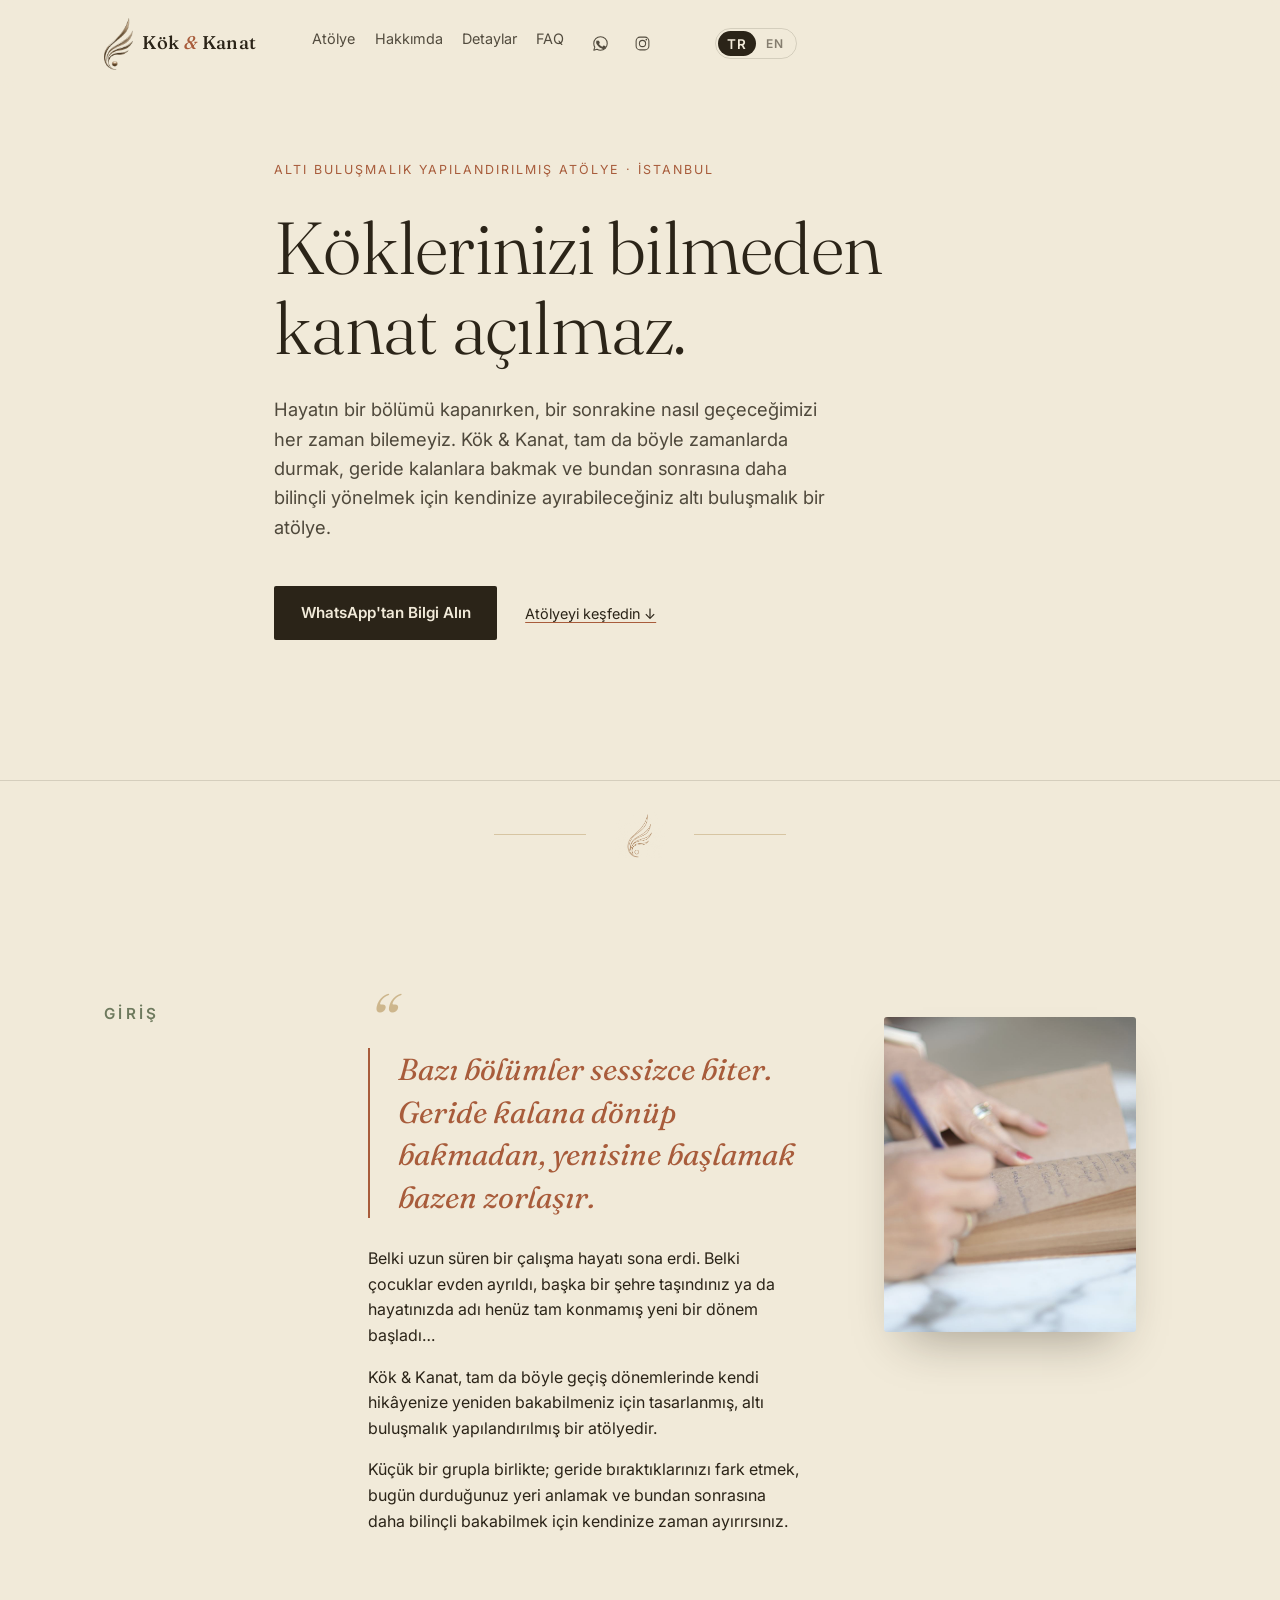
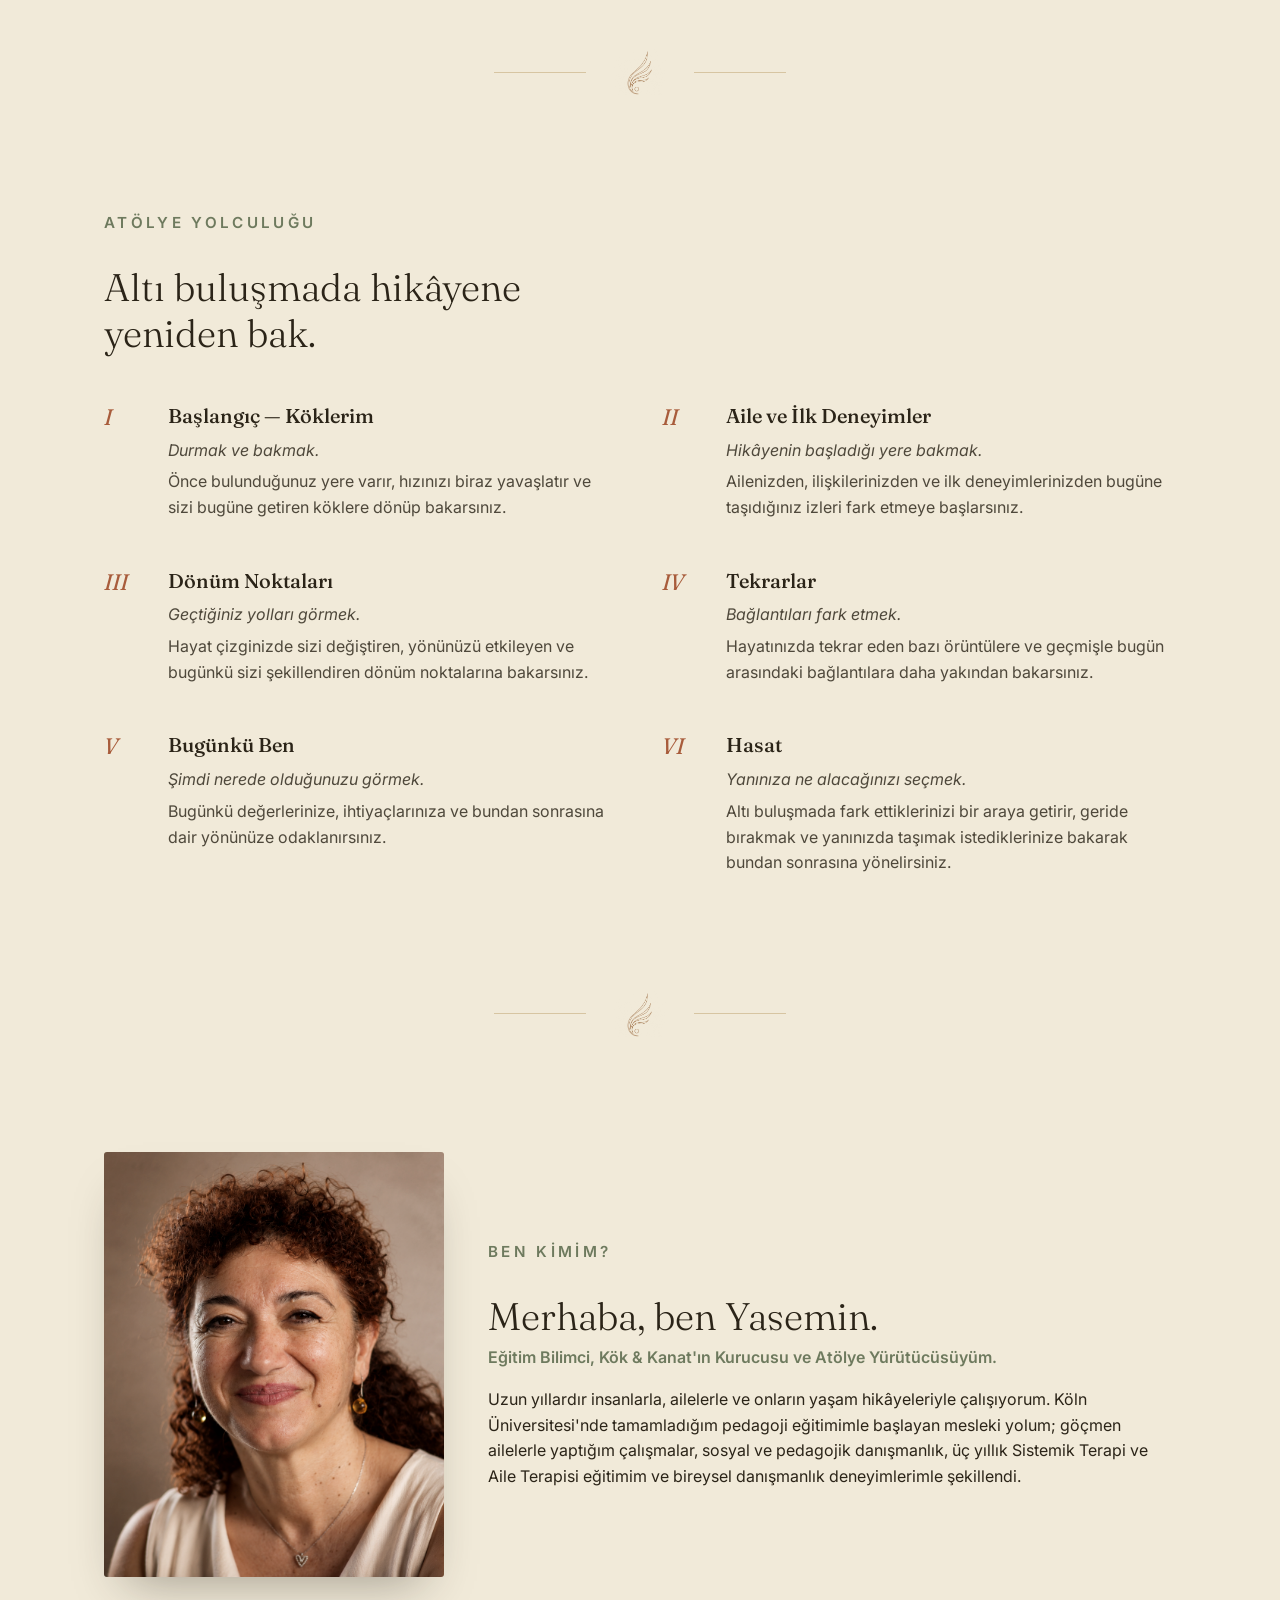
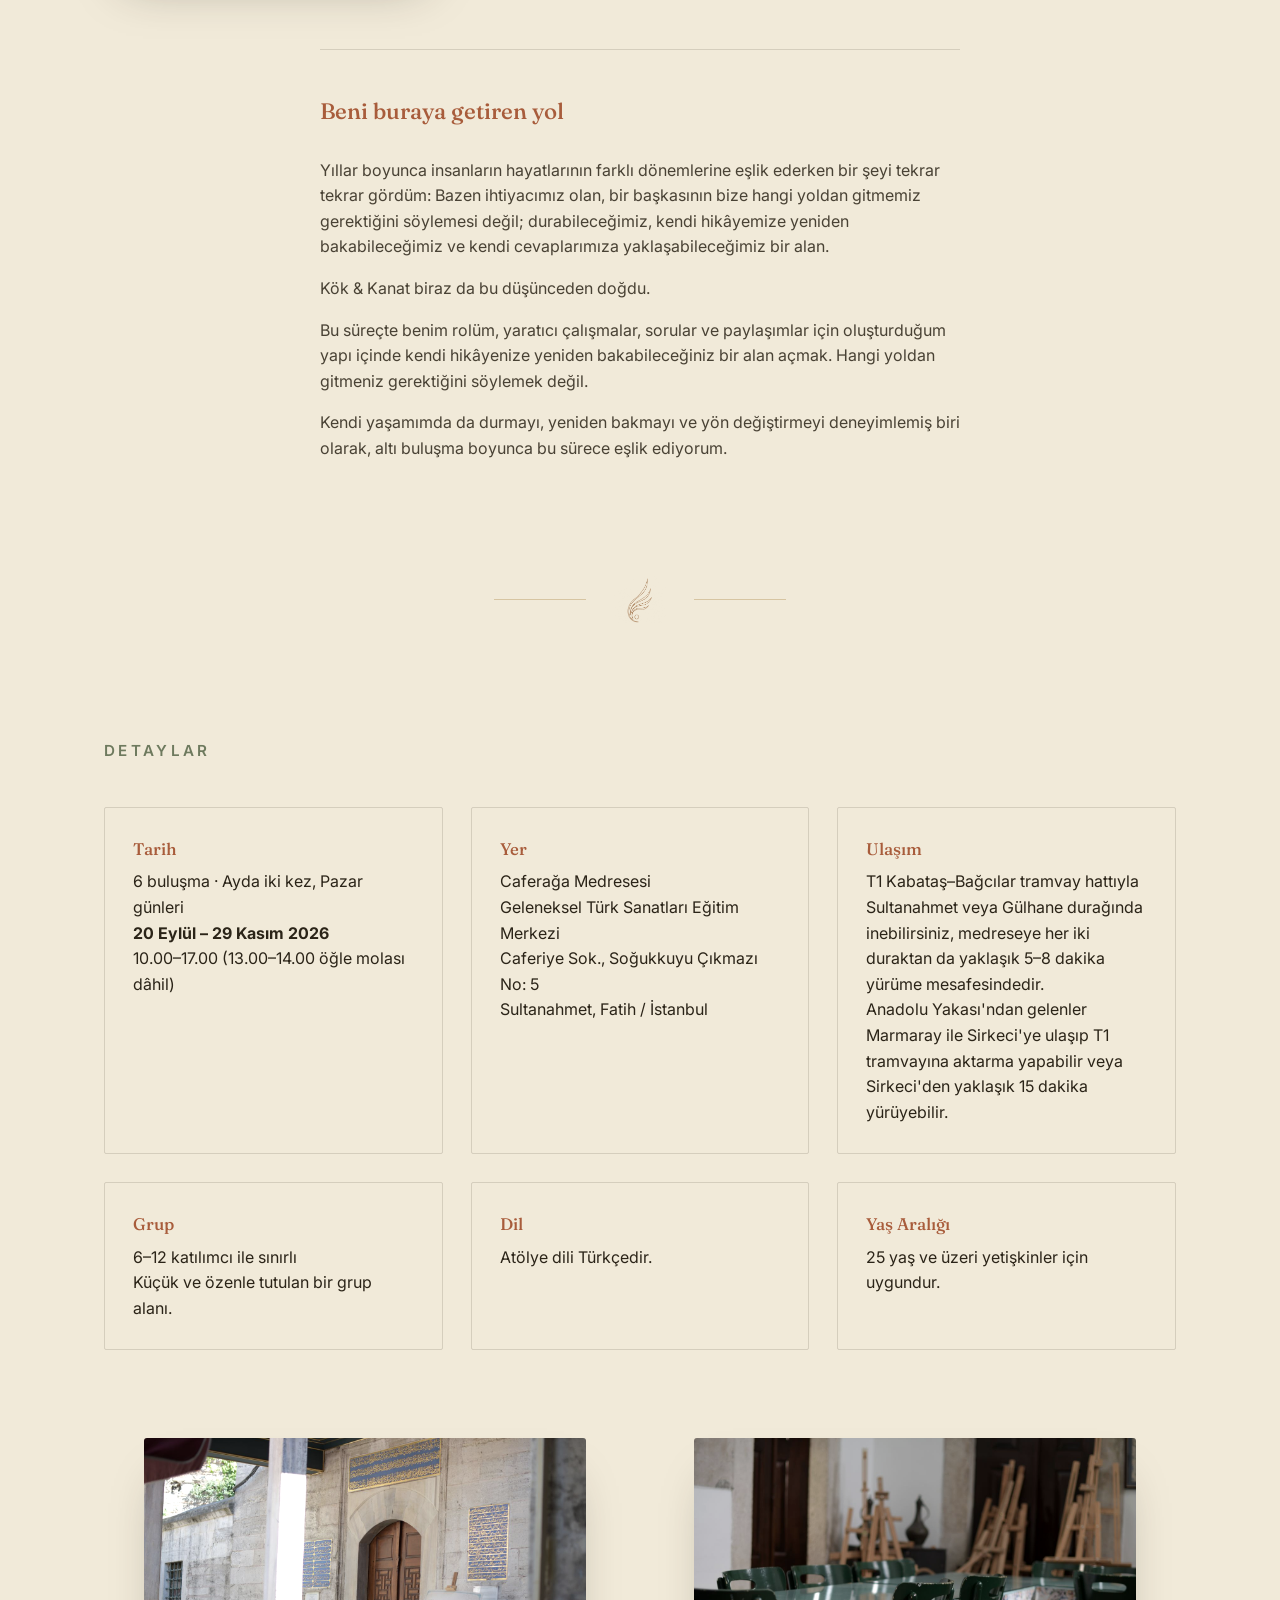
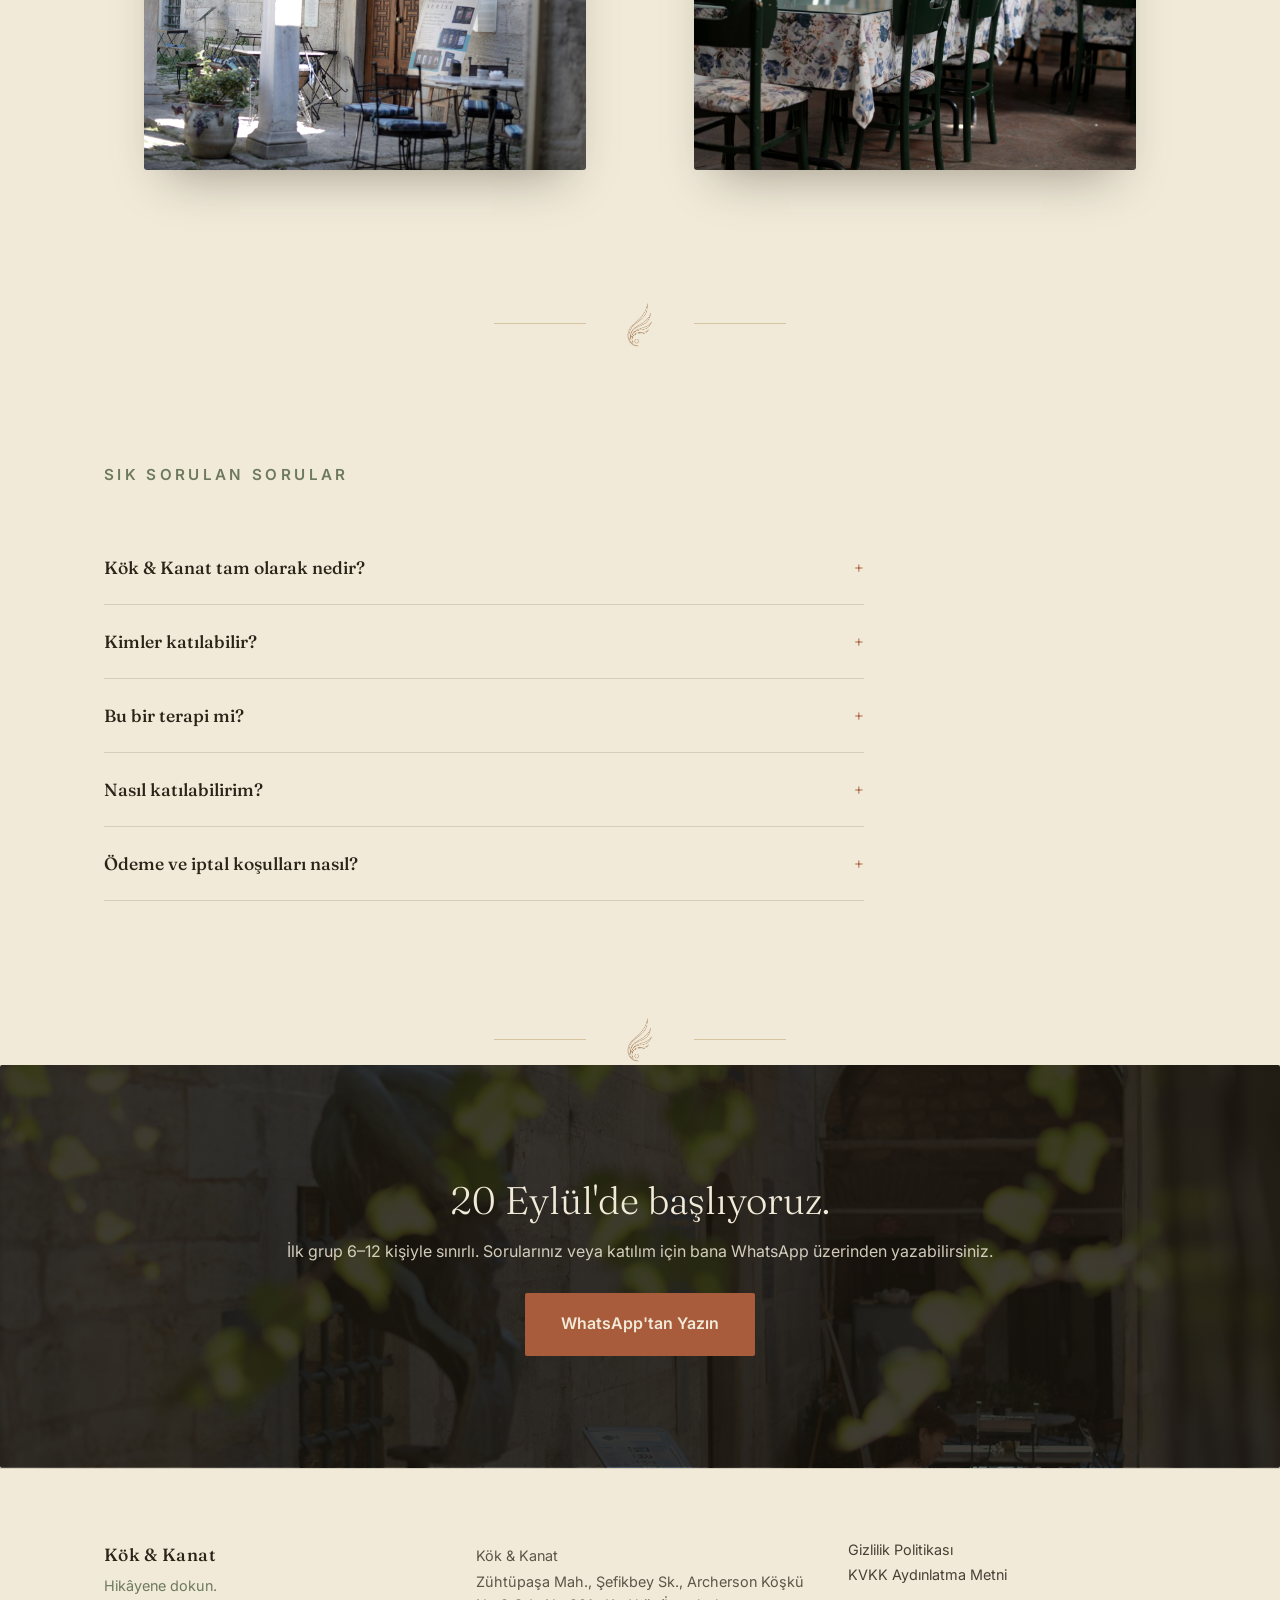
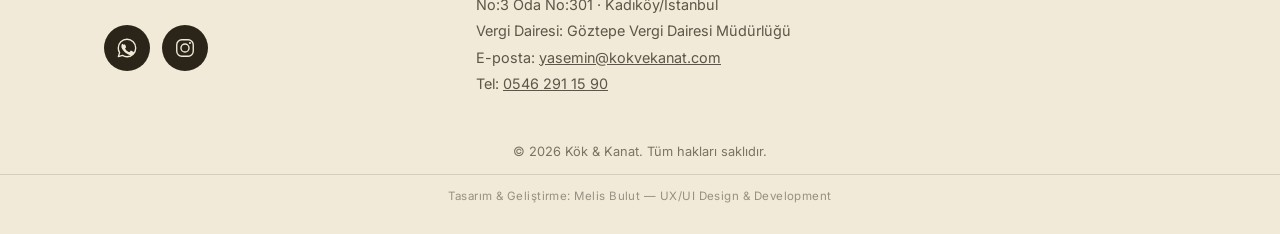
==== commit 07f76087: "Update index.html" ====
--- a/index.html
+++ b/index.html
@@ -1,1732 +1,1354 @@
 <!DOCTYPE html>
-<html lang="de">
+<html lang="tr">
 <head>
 <meta charset="UTF-8">
 <meta name="viewport" content="width=device-width, initial-scale=1.0">
-<title>Mel | Hochzeits- &amp; Eventsängerin Frankfurt &amp; Rhein-Main</title>
-
+<title>Kök & Kanat — Kendine Doğru Bir Yolculuk Atölyesi</title>
+<meta name="description" content="Kök & Kanat, İstanbul'da (Caferağa Medresesi, Sultanahmet) altı buluşmadan oluşan yapılandırılmış bir biyografi ve öz-yansıma atölyesi. 20 Eylül 2026'da başlıyor, kontenjan sınırlı.">
+<link rel="canonical" href="https://kokvekanat.com/">
+
+<!-- Open Graph -->
+<meta property="og:title" content="Kök & Kanat — Kendine Doğru Bir Yolculuk Atölyesi">
+<meta property="og:description" content="İstanbul'da altı buluşmadan oluşan yapılandırılmış biyografi atölyesi. Caferağa Medresesi, Sultanahmet. 20 Eylül 2026'da başlıyor.">
+<meta property="og:type" content="website">
+<meta property="og:url" content="https://kokvekanat.com/">
+<meta property="og:image" content="https://kokvekanat.com/mekan-avlu.jpg">
+<meta property="og:locale" content="tr_TR">
+
+<!-- Twitter -->
+<meta name="twitter:card" content="summary_large_image">
+<meta name="twitter:title" content="Kök & Kanat — Kendine Doğru Bir Yolculuk Atölyesi">
+<meta name="twitter:description" content="İstanbul'da altı buluşmadan oluşan yapılandırılmış biyografi atölyesi. Caferağa Medresesi, Sultanahmet.">
+<meta name="twitter:image" content="https://kokvekanat.com/mekan-avlu.jpg">
+
+<!-- Favicon: real files for reliable Google Search / browser tab / iOS pickup -->
+<link rel="icon" type="image/x-icon" href="favicon.ico">
 <link rel="icon" type="image/png" sizes="32x32" href="favicon-32.png">
-<link rel="icon" type="image/png" sizes="16x16" href="favicon-16.png">
+<link rel="icon" type="image/png" sizes="96x96" href="favicon-96.png">
+<link rel="icon" type="image/png" sizes="192x192" href="favicon-192.png">
 <link rel="apple-touch-icon" sizes="180x180" href="apple-touch-icon.png">
-<meta name="description" content="Live-Gesang und Hochzeitsmusik für euren großen Tag, persönlich, modern und auf euch abgestimmt. Mel ist Hochzeitssängerin im Raum Wiesbaden, Frankfurt, Mainz und Darmstadt, deutschlandweit buchbar. Termine jetzt per E-Mail anfragen.">
-<link rel="canonical" href="https://mel-eventsinger.com/">
-
-<!-- Open Graph -->
-<meta property="og:title" content="Mel | Hochzeits- & Eventsängerin Frankfurt & Rhein-Main">
-<meta property="og:description" content="Live-Gesang für eure Hochzeit, persönlich, modern und auf euch abgestimmt. Raum Wiesbaden, Frankfurt, Mainz, Darmstadt, deutschlandweit buchbar.">
-<meta property="og:type" content="website">
-<meta property="og:image" content="https://mel-eventsinger.com/assets/images/og-cover.jpg">
-<meta property="og:url" content="https://mel-eventsinger.com/">
-<meta property="og:locale" content="de_DE">
-
-<!-- Structured data for search engines -->
-<script type="application/ld+json">
-{
-  "@context": "https://schema.org",
-  "@type": "LocalBusiness",
-  "name": "Mel | Hochzeits- & Eventsängerin",
-  "description": "Live-Gesang und Hochzeitsmusik für Hochzeiten und besondere Momente. Persönlich, modern und passend zu euch.",
-  "image": "https://mel-eventsinger.com/assets/images/og-cover.jpg",
-  "url": "https://mel-eventsinger.com/",
-  "email": "info@mel-eventsinger.com",
-  "areaServed": [
-    { "@type": "City", "name": "Wiesbaden" },
-    { "@type": "City", "name": "Frankfurt am Main" },
-    { "@type": "City", "name": "Mainz" },
-    { "@type": "City", "name": "Darmstadt" },
-    { "@type": "Country", "name": "Deutschland" }
-  ],
-  "sameAs": [
-    "https://instagram.com/mel_eventsinger"
-  ]
-}
-</script>
-
-<!-- Fonts: Fraunces (display, warm serif with real personality) + Inter (clean utility body) -->
+
 <link rel="preconnect" href="https://fonts.googleapis.com">
 <link rel="preconnect" href="https://fonts.gstatic.com" crossorigin>
-<link href="https://fonts.googleapis.com/css2?family=Newsreader:ital,wght@0,400;0,500;1,400;1,500&family=Archivo:wght@700;800;900&family=Inter:wght@400;500;600&display=swap" rel="stylesheet">
+<link href="https://fonts.googleapis.com/css2?family=Fraunces:ital,opsz,wght@0,9..144,300;0,9..144,500;1,9..144,400&family=Inter:wght@400;500;600&display=swap" rel="stylesheet">
 
 <style>
 /* ==========================================================================
-   MELIS BULUT — DESIGN SYSTEM
-   Mobile-first. Every value derives from the token set below.
+   KÖK & KANAT — Editorial Luxury (single-file demo build)
+   Premium magazine-inspired concept. Generous whitespace, restrained serif
+   display type, hairline rules, asymmetric editorial grid.
    ========================================================================== */
 
 :root {
-  /* ---- Color — Ivory / Espresso / Taupe base with a Sage accent (mix of palettes A + D, no gold) ---- */
-  --ink: #4a4038;          /* Espresso — primary text color, never pure black */
-  --deep: #0c0705;         /* stays dark — only used for the hero photo's legibility scrim */
-  --ivory: #f8f5f0;        /* primary background — Ivory, ~70% of the page */
-  --ivory-dim: #e7ddd1;    /* Warm Beige — secondary background for subtle section alternation */
-  --taupe: #b8a899;        /* Taupe — buttons, hover states, small graphic elements */
-  --taupe-dark: #a3907d;   /* darker taupe for button hover (spec: hover = slightly darker, not lighter) */
-  --gold: #cea44a;         /* Amber-gold — lighter and less saturated than before, still reads as gold not yellow */
-  --gold-soft: #ddbd72;    /* lighter gold, for the rare hover on an accent-colored element */
-  --stone: #8d7f70;        /* secondary / muted text — warm muted brown, between espresso and taupe */
-  --stone-dark: #8d7f70;
-  --line-on-dark: rgba(248, 245, 240, 0.14);
-  --line-on-light: rgba(74, 64, 56, 0.12);
-
-  /* ---- Type ---- */
-  --font-display: "Newsreader", Georgia, serif;
-  --font-body: "Inter", -apple-system, BlinkMacSystemFont, sans-serif;
-  --font-accent: "Archivo", "Inter", sans-serif; /* bold expanded grotesk — reserved for small eyebrow labels/buttons only, never headlines */
-
-  /* ---- Spacing scale (fluid) ---- */
-  --space-xs: clamp(0.5rem, 0.45rem + 0.3vw, 0.75rem);
-  --space-sm: clamp(1rem, 0.9rem + 0.5vw, 1.5rem);
-  --space-md: clamp(1.75rem, 1.5rem + 1vw, 2.5rem);
-  --space-lg: clamp(3rem, 2.4rem + 2.5vw, 5rem);
-  --space-xl: clamp(4.5rem, 3.5rem + 4vw, 8rem);
-  --space-2xl: clamp(6rem, 4.5rem + 6vw, 11rem);
-
-  /* ---- Layout ---- */
-  --content-max: 1200px;
-  --text-max: 640px;
-  --radius-sm: 4px;
-  --radius-md: 10px;
-
-  /* ---- Motion ---- */
+  --color-paper: #F1EAD9;
+  --color-paper-alt: #E7DEC9;
+  --color-ink: #2B2418;
+  --color-clay: #A85C3B;
+  --color-sage: #6E7A5E;
+  --color-gold: #B08D4F;
+  --color-line: rgba(43, 36, 24, 0.14);
+
+  --font-display: 'Fraunces', Georgia, 'Times New Roman', serif;
+  --font-body: 'Inter', -apple-system, BlinkMacSystemFont, 'Segoe UI', sans-serif;
+
+  --wrap-width: 1120px;
+  --space-1: 0.5rem;
+  --space-2: 1rem;
+  --space-3: 1.75rem;
+  --space-4: 2.75rem;
+  --space-5: 4.5rem;
+  --space-6: 7rem;
+
+  --radius: 2px;
   --ease: cubic-bezier(0.22, 1, 0.36, 1);
-  --dur: 0.6s;
-}
-
-/* ---- Reset ---- */
-* { box-sizing: border-box; margin: 0; padding: 0; }
+}
+
+*, *::before, *::after { box-sizing: border-box; }
 html { scroll-behavior: smooth; }
 @media (prefers-reduced-motion: reduce) {
   html { scroll-behavior: auto; }
-  *, *::before, *::after {
-    animation-duration: 0.01ms !important;
-    animation-iteration-count: 1 !important;
-    transition-duration: 0.01ms !important;
-    scroll-behavior: auto !important;
-  }
+  *, *::before, *::after { animation-duration: 0.01ms !important; transition-duration: 0.01ms !important; }
 }
 
 body {
+  margin: 0;
+  background: var(--color-paper);
+  color: var(--color-ink);
   font-family: var(--font-body);
-  background: var(--ivory);
-  color: var(--ink);
+  font-size: 16px;
   line-height: 1.6;
   -webkit-font-smoothing: antialiased;
-  overflow-x: hidden;
-}
-
-img { max-width: 100%; display: block; }
-
-a { color: inherit; text-decoration: none; }
-
-ul, ol { list-style: none; }
-
-/* ---- Accessibility ---- */
-/* ---- Scroll progress bar ---- */
-.scroll-progress {
-  position: fixed;
-  top: 0;
-  left: 0;
-  height: 3px;
-  width: 0%;
-  background: var(--gold);
-  z-index: 300;
-  transition: width 0.1s linear;
-}
-
-.sr-only {
-  position: absolute;
-  width: 1px;
-  height: 1px;
-  padding: 0;
-  margin: -1px;
-  overflow: hidden;
-  clip: rect(0, 0, 0, 0);
-  white-space: nowrap;
-  border: 0;
+}
+
+img, svg.media { max-width: 100%; display: block; height: auto; }
+a { color: inherit; }
+ul, ol { margin: 0; padding: 0; list-style: none; }
+h1, h2, h3, p { margin: 0; }
+
+.wrap {
+  max-width: var(--wrap-width);
+  margin: 0 auto;
+  padding: 0 1.5rem;
 }
 
 .skip-link {
   position: absolute;
   left: -9999px;
   top: 0;
-  background: var(--ink);
-  color: var(--ivory);
-  padding: 1em 1.5em;
-  z-index: 1000;
-}
-.skip-link:focus {
-  left: var(--space-sm);
-  top: var(--space-sm);
-}
+  background: var(--color-ink);
+  color: var(--color-paper);
+  padding: 0.75rem 1.25rem;
+  z-index: 100;
+}
+.skip-link:focus { left: 1rem; top: 1rem; }
 
 :focus-visible {
-  outline: 2px solid var(--gold);
+  outline: 2px solid var(--color-clay);
   outline-offset: 3px;
 }
 
-/* ==========================================================================
-   TYPOGRAPHY
-   ========================================================================== */
-
-.eyebrow {
-  font-family: var(--font-accent);
-  font-size: 0.75rem;
-  font-weight: 700;
-  letter-spacing: 0.12em;
-  text-transform: uppercase;
-  color: var(--gold);
-  margin-bottom: var(--space-sm);
-}
-.eyebrow--center { text-align: center; }
-
-.section-title {
-  font-family: var(--font-display);
-  font-weight: 400;
-  font-size: clamp(1.5rem, 1.2rem + 1.3vw, 2.1rem);
-  line-height: 1.15;
-  letter-spacing: -0.005em;
-  margin-bottom: var(--space-md);
-}
-.section-title em {
-  font-family: var(--font-display);
-  font-style: normal;
-  font-weight: 500;
-  color: var(--gold);
-}
-.section-title--center { text-align: center; max-width: 760px; margin-left: auto; margin-right: auto; }
-
-.body-text {
-  font-size: 1.05rem;
-  color: var(--stone);
-  max-width: var(--text-max);
-}
-.body-text--center { text-align: center; margin-left: auto; margin-right: auto; }
-.body-text--wide { max-width: 700px; }
-
-/* ==========================================================================
-   BUTTONS
-   ========================================================================== */
-
-.btn {
-  display: inline-flex;
+/* Header */
+.site-header {
+  position: static;
+  top: 0;
+  z-index: 50;
+  background: rgba(241, 234, 217, 0.9);
+  backdrop-filter: blur(6px);
+  border-bottom: 1px solid transparent;
+  transition: border-color 0.3s var(--ease), background-color 0.4s var(--ease);
+}
+.site-header.is-scrolled { background: rgba(241, 234, 217, 0.55); border-bottom-color: var(--color-line); }
+@media (min-width: 900px) {
+  .site-header { position: sticky; }
+}
+
+.header-inner {
+  display: flex;
+  flex-wrap: wrap;
   align-items: center;
-  justify-content: center;
-  gap: 0.6em;
-  padding: 1em 2em;
-  font-family: var(--font-accent);
-  font-weight: 700;
-  font-size: 0.85rem;
-  letter-spacing: 0.04em;
-  text-transform: uppercase;
-  border-radius: 999px;
-  transition: transform var(--dur) var(--ease), background var(--dur) var(--ease), box-shadow var(--dur) var(--ease);
-  border: none;
-  cursor: pointer;
-}
-
-.btn--primary {
-  background: var(--taupe);
-  color: #ffffff;
-  box-shadow: 0 8px 24px -8px rgba(184, 168, 153, 0.5);
-}
-.btn--primary:hover {
-  background: var(--taupe-dark);
-  box-shadow: 0 12px 32px -8px rgba(163, 144, 125, 0.55);
-  animation: btnBreathe 1.8s ease-in-out infinite;
-}
-.btn--primary:active { transform: translateY(0) scale(1); animation: none; }
-
-@keyframes btnBreathe {
-  0%, 100% { transform: translateY(-2px) scale(1); }
-  50% { transform: translateY(-2px) scale(1.015); }
-}
-@media (prefers-reduced-motion: reduce) {
-  .btn--primary:hover { animation: none; transform: translateY(-2px); }
-}
-
-.btn__arrow {
-  display: inline-block;
-  transition: transform 0.3s var(--ease);
-}
-.btn:hover .btn__arrow {
-  transform: translateX(4px);
-}
-
-.btn--large {
-  padding: 1.15em 2.6em;
-  font-size: 1.05rem;
-}
-
-/* ==========================================================================
-   NAV
-   ========================================================================== */
-
-.nav {
-  position: fixed;
-  top: 0;
-  left: 0;
-  right: 0;
-  z-index: 100;
-  padding: var(--space-sm) var(--space-md);
-  transition: background var(--dur) var(--ease), backdrop-filter var(--dur) var(--ease);
-}
-.nav.is-scrolled {
-  background: rgba(242, 230, 207, 0.85);
-  backdrop-filter: blur(12px);
-  -webkit-backdrop-filter: blur(12px);
-}
-.nav__inner {
-  position: relative;
-  max-width: var(--content-max);
-  margin: 0 auto;
-  display: flex;
-  align-items: center;
-  justify-content: flex-end;
-  gap: var(--space-md);
-}
-
-/* ---- Nav links: dropdown panel on mobile, inline row on desktop ---- */
-.nav__links {
-  position: absolute;
-  top: calc(100% + var(--space-sm));
-  left: calc(var(--space-md) * -1);
-  right: calc(var(--space-md) * -1);
-  display: flex;
-  flex-direction: column;
-  background: rgba(242, 230, 207, 0.97);
-  backdrop-filter: blur(12px);
-  max-height: 0;
-  overflow: hidden;
-  transition: max-height 0.35s var(--ease);
-  order: 3;
-}
-.nav__links.is-open {
-  max-height: 400px;
-}
-.nav__links a {
-  padding: 1em var(--space-md);
-  color: var(--ink);
-  font-size: 0.95rem;
-  border-bottom: 1px solid var(--line-on-light);
-  transition: color var(--dur) var(--ease);
-}
-.nav__links a:hover {
-  color: var(--gold);
-}
-
-/* ---- Mobile hamburger toggle ---- */
-.nav__toggle {
-  display: flex;
-  flex-direction: column;
-  justify-content: space-between;
-  width: 26px;
-  height: 18px;
-  background: none;
-  border: none;
-  cursor: pointer;
-  padding: 0;
-  order: 2;
-}
-.nav__toggle span {
-  display: block;
-  height: 2px;
-  width: 100%;
-  background: var(--ivory);
-  border-radius: 2px;
-  transition: background var(--dur) var(--ease), transform var(--dur) var(--ease), opacity var(--dur) var(--ease);
-}
-.nav.is-scrolled .nav__toggle span { background: var(--ink); }
-.nav__toggle[aria-expanded="true"] span:nth-child(1) { transform: translateY(8px) rotate(45deg); }
-.nav__toggle[aria-expanded="true"] span:nth-child(2) { opacity: 0; }
-.nav__toggle[aria-expanded="true"] span:nth-child(3) { transform: translateY(-8px) rotate(-45deg); }
-
-.nav__cta {
-  display: none; /* revealed on desktop; mobile uses sticky floating CTA instead */
-  font-size: 0.85rem;
-  font-weight: 600;
-  padding: 0.6em 1.3em;
-  border: 1px solid var(--line-on-dark);
-  border-radius: 999px;
-  color: var(--ivory);
-  transition: border-color var(--dur) var(--ease), color var(--dur) var(--ease);
-  order: 1;
-}
-.nav.is-scrolled .nav__cta {
-  color: var(--ink);
-  border-color: var(--line-on-light);
-}
-.nav__cta:hover {
-  border-color: var(--gold);
-  color: var(--gold);
-}
-
-@media (min-width: 860px) {
-  .nav__inner { justify-content: space-between; }
-  .nav__cta { display: inline-flex; order: 2; }
-  .nav__toggle { display: none; }
-  .nav__links {
-    position: static;
-    flex-direction: row;
-    gap: 2rem;
-    max-height: none;
-    overflow: visible;
-    background: none;
-    backdrop-filter: none;
-    width: auto;
-    order: 1;
-  }
-  .nav__links a {
-    padding: 0;
-    border-bottom: none;
-    font-size: 0.9rem;
-    color: var(--ivory);
-  }
-  .nav.is-scrolled .nav__links a { color: var(--ink); }
-}
-
-/* ==========================================================================
-   HERO
-   ========================================================================== */
-
-.hero {
-  position: relative;
-  min-height: 92svh;
-  display: flex;
-  align-items: flex-end;
-  overflow: hidden;
-  background: var(--deep);
-}
-
-.hero__media {
-  position: absolute;
-  inset: 0;
-}
-
-.hero__image {
-  position: absolute;
-  inset: 0;
-  width: 100%;
-  height: 100%;
-  object-fit: cover;
-  object-position: center 38%;
-  filter: saturate(0.85) brightness(0.9) contrast(1.06) sepia(0.1);
-  will-change: transform;
-}
-
-.hero__scrim {
-  position: absolute;
-  inset: 0;
-  /* Mobile: text still spans full width, anchored to the bottom — a simple vertical wash is enough. */
-  background: linear-gradient(0deg, rgba(7,4,3,0.9) 0%, rgba(7,4,3,0.45) 45%, rgba(7,4,3,0.1) 75%, transparent 100%);
-}
-
-@media (min-width: 860px) {
-  .hero__scrim {
-    /* Desktop: text moves to the right, so the dark wash mirrors to sit behind it —
-       the subject on the left keeps clean, natural light instead of being dimmed for no reason. */
-    background:
-      linear-gradient(245deg, rgba(7,4,3,0.9) 0%, rgba(7,4,3,0.68) 30%, rgba(7,4,3,0.3) 55%, rgba(7,4,3,0.04) 78%),
-      linear-gradient(0deg, rgba(7,4,3,0.55) 0%, rgba(7,4,3,0.2) 40%, transparent 70%);
-  }
-}
-
-.hero__content {
-  position: relative;
-  z-index: 2;
-  max-width: var(--content-max);
-  width: 100%;
-  margin: 0 auto;
-  padding: var(--space-xl) var(--space-md) var(--space-2xl);
-  color: var(--ivory);
-}
-
-.badge {
-  display: inline-flex;
-  align-items: center;
-  padding: 0.55em 1.4em;
-  border: 1px solid rgba(248, 245, 240, 0.35);
-  border-radius: 999px;
-  font-family: var(--font-accent);
-  font-size: 0.7rem;
-  font-weight: 700;
-  letter-spacing: 0.1em;
-  text-transform: uppercase;
-  color: var(--ivory);
-  margin-bottom: var(--space-md);
-}
-
-.hero__divider {
-  height: 1px;
-  width: 100%;
-  max-width: 480px;
-  background: rgba(248, 245, 240, 0.25);
-  margin: var(--space-md) 0;
-}
-
-.hero__headline {
-  font-family: var(--font-display);
-  font-weight: 400;
-  font-size: clamp(1.75rem, 1.35rem + 2.2vw, 2.9rem);
-  line-height: 1.1;
-  letter-spacing: -0.005em;
-  margin-bottom: var(--space-md);
-  text-shadow: 0 2px 24px rgba(7, 4, 3, 0.35);
-}
-.hero__headline em {
-  font-family: var(--font-display);
-  font-style: normal;
-  font-weight: 500;
-  color: var(--ivory);
-  text-shadow: 0 0 28px rgba(206, 164, 74, 0.55), 0 2px 24px rgba(7, 4, 3, 0.35);
-}
-
-.hero__sub {
-  font-size: 1.1rem;
-  color: rgba(248, 245, 240, 0.78);
-  max-width: 480px;
-  margin-bottom: var(--space-md);
-}
-
-.hero__note {
-  margin-top: var(--space-xs);
-  font-size: 0.82rem;
-  color: rgba(248, 245, 240, 0.5);
-}
-
-@media (min-width: 860px) {
-  .hero__content {
-    text-align: right;
-  }
-  .hero__headline {
-    max-width: 620px;
-    margin-left: auto;
-  }
-  .hero__divider {
-    margin-left: auto;
-  }
-  .hero__sub {
-    max-width: 420px;
-    margin-left: auto;
-    margin-right: 0;
-  }
-  .hero__image {
-    object-position: 30% 35%;
-  }
-}
-
-.scroll-hint {
-  position: absolute;
-  bottom: var(--space-sm);
-  left: 50%;
-  transform: translateX(-50%);
-  width: 1px;
-  height: 48px;
-  z-index: 2;
-  overflow: hidden;
-}
-.scroll-hint span {
-  display: block;
-  width: 100%;
-  height: 40%;
-  background: var(--gold);
-  animation: scrollHint 2.2s var(--ease) infinite;
-}
-@keyframes scrollHint {
-  0% { transform: translateY(-100%); }
-  100% { transform: translateY(250%); }
-}
-
-/* ==========================================================================
-   SIGNATURE LINE DIVIDER — simple straight line, draws in on scroll
-   ========================================================================== */
-
-.line-divider {
-  display: flex;
-  justify-content: center;
-  padding: var(--space-md) 0;
-  background: var(--ivory);
-}
-.line-divider__line {
-  width: 120px;
-  height: 1px;
-  background: var(--gold);
-  transform: scaleX(0);
-  transition: transform 1s var(--ease);
-}
-.line-divider__line.is-visible { transform: scaleX(1); }
-
-/* ==========================================================================
-   SPLIT SCREEN — shared system for About + Proof
-   ========================================================================== */
-
-.split {
-  display: grid;
-  background: var(--ivory-dim);
-}
-.split__media {
-  position: relative;
-  min-height: 480px;
-  overflow: hidden;
-  order: -1;
-}
-.split__image {
-  position: absolute;
-  inset: 0;
-  width: 100%;
-  height: 100%;
-  object-fit: contain;
-  object-position: center;
-  display: block;
-}
-.split__text {
-  padding: var(--space-2xl) var(--space-lg);
-  color: var(--ink);
-  display: flex;
-  flex-direction: column;
-  justify-content: center;
-}
-.split__text .body-text { max-width: 460px; }
-
-.proof__quote {
-  font-family: var(--font-display);
-  font-style: italic;
-  font-size: clamp(1.3rem, 1.05rem + 1.1vw, 1.9rem);
-  color: var(--ink);
-  line-height: 1.5;
-  max-width: 460px;
-}
-
-@media (min-width: 860px) {
-  .split {
-    grid-template-columns: 1.15fr 1fr;
-    min-height: 780px;
-  }
-  .split__media { min-height: 780px; order: 0; }
-  .split--media-right .split__media { order: 2; }
-  .split--media-right .split__text { order: 1; }
-  .split--media-left .split__media { order: 1; }
-  .split--media-left .split__text { order: 2; }
-}
-
-/* ==========================================================================
-   EXPERIENCE
-   ========================================================================== */
-
-.experience {
-  background: var(--ivory-dim);
-  padding: var(--space-2xl) var(--space-md) var(--space-lg);
-}
-.experience__intro {
-  max-width: var(--content-max);
-  margin: 0 auto;
-}
-.experience__title {
-  font-family: var(--font-display);
-  font-weight: 400;
-  font-size: clamp(1.55rem, 1.2rem + 1.5vw, 2.3rem);
-  line-height: 1.15;
-  letter-spacing: -0.005em;
-  max-width: 780px;
-  margin-bottom: var(--space-md);
-}
-.experience__title em {
-  font-family: var(--font-display);
-  font-style: normal;
-  font-weight: 500;
-  color: var(--gold);
-}
-.experience .body-text { margin-bottom: 0; }
-
-.numbered-list {
-  max-width: var(--content-max);
-  margin: var(--space-xl) auto 0;
-  display: flex;
-  flex-direction: column;
-}
-.numbered-list__item {
-  display: grid;
-  grid-template-columns: auto 1fr;
-  gap: var(--space-md);
-  padding: var(--space-md) 0;
-  border-top: 1px solid var(--line-on-light);
-}
-.numbered-list__item:last-child { border-bottom: 1px solid var(--line-on-light); }
-.numbered-list__num {
-  font-family: var(--font-display);
-  font-style: italic;
-  font-weight: 400;
-  font-size: clamp(1.6rem, 1.3rem + 1.2vw, 2.4rem);
-  color: var(--gold);
-  line-height: 1;
-}
-.numbered-list__body h3 {
+  gap: 0.6rem var(--space-3);
+  padding-top: 1.1rem;
+  padding-bottom: 1.1rem;
+}
+
+.logo {
+  display: flex; align-items: center; gap: 0.6rem;
   font-family: var(--font-display);
   font-weight: 500;
-  font-size: 1.3rem;
-  margin-bottom: 0.4em;
-}
-.numbered-list__body p {
-  color: var(--stone);
-  font-size: 0.98rem;
-  max-width: 480px;
-}
-
-@media (min-width: 860px) {
-  .numbered-list__item {
-    grid-template-columns: 140px 1fr;
-    align-items: baseline;
+  font-size: 1.15rem;
+  letter-spacing: 0.02em;
+  text-decoration: none;
+  white-space: nowrap;
+}
+.logo-mark { height: 52px; width: auto; display: block; }
+.logo-text { line-height: 1; }
+.logo-amp { color: var(--color-clay); font-style: italic; }
+
+.main-nav {
+  display: flex; flex-wrap: wrap; gap: 0.5rem 1.2rem;
+  font-size: 0.9rem; margin-left: 0; order: 3; flex-basis: 100%;
+}
+.main-nav a { text-decoration: none; opacity: 0.8; white-space: nowrap; }
+.main-nav a:hover { opacity: 1; }
+
+/* Language switch — sliding pill indicator */
+.lang-switch {
+  position: relative; display: inline-flex; border: 1px solid var(--color-line); border-radius: 999px;
+  padding: 2px; flex-shrink: 0; margin-left: auto;
+}
+.lang-indicator {
+  position: absolute; top: 2px; bottom: 2px; left: 2px; width: calc(50% - 2px);
+  background: var(--color-ink); border-radius: 999px; z-index: 0;
+  transition: transform 0.6s cubic-bezier(0.65, 0, 0.35, 1);
+}
+.lang-switch.is-en .lang-indicator { transform: translateX(100%); }
+.lang-btn {
+  position: relative; z-index: 1;
+  border: none; background: transparent; cursor: pointer;
+  font-family: var(--font-body); font-size: 0.75rem; font-weight: 600; letter-spacing: 0.04em;
+  color: var(--color-ink); opacity: 0.55; padding: 0.3rem 0.65rem; border-radius: 999px;
+  transition: opacity 0.3s var(--ease), color 0.3s var(--ease), transform 0.3s var(--ease);
+}
+.lang-btn:hover { opacity: 0.85; }
+.lang-btn.is-active { opacity: 1; color: var(--color-paper); transform: scale(1.12); }
+@media (prefers-reduced-motion: reduce) {
+  .lang-indicator, .lang-btn { transition: none; }
+}
+
+@media (min-width: 600px) {
+  .main-nav { order: 0; flex-basis: auto; margin-left: var(--space-3); }
+  .lang-switch { margin-left: var(--space-3); }
+}
+
+/* Buttons */
+.btn {
+  display: inline-flex; align-items: center; justify-content: center; gap: 0.5rem;
+  padding: 0.85rem 1.6rem; border-radius: var(--radius);
+  font-family: var(--font-body); font-weight: 600; font-size: 0.95rem;
+  text-decoration: none; border: 1px solid transparent;
+  transition: transform 0.2s var(--ease), background-color 0.2s var(--ease), color 0.2s var(--ease);
+}
+.btn-primary { background: var(--color-ink); color: var(--color-paper); }
+.btn-primary:hover { background: var(--color-clay); }
+.btn-ghost {
+  background: transparent; border-color: var(--color-ink); color: var(--color-ink);
+  padding: 0.6rem 1.3rem; font-size: 0.85rem;
+}
+.btn-ghost:hover { background: var(--color-ink); color: var(--color-paper); }
+.btn-large { padding: 1.1rem 2.2rem; font-size: 1rem; }
+.btn-link {
+  font-size: 0.9rem; text-decoration: underline; text-underline-offset: 3px;
+  text-decoration-color: var(--color-clay);
+}
+
+/* Section rhythm */
+.section {
+  padding: var(--space-6) 0;
+  opacity: 0; transform: translateY(16px);
+  transition: opacity 0.7s var(--ease), transform 0.7s var(--ease);
+}
+.section.is-visible { opacity: 1; transform: none; }
+
+.section-label {
+  margin-bottom: var(--space-3);
+}
+.section-label-text {
+  font-family: var(--font-body); font-size: 0.95rem; font-weight: 600; letter-spacing: 0.22em;
+  text-transform: uppercase; color: var(--color-sage);
+}
+
+.section-title {
+  font-family: var(--font-display); font-weight: 300;
+  font-size: clamp(1.75rem, 3vw, 2.6rem); line-height: 1.2; max-width: 20ch;
+}
+
+/* Ornamental dividers between sections — echoes the root/wing mark */
+.ornament {
+  display: flex; align-items: center; justify-content: center; gap: var(--space-3);
+  max-width: 340px; margin: 0 auto; padding: 0 1.5rem; color: var(--color-gold);
+}
+.ornament-line { flex: 1; height: 1px; background: currentColor; opacity: 0.4; }
+.ornament-icon { flex-shrink: 0; width: 52px; height: 52px; opacity: 0.95; object-fit: contain; }
+.ornament-first { margin-top: var(--space-3); margin-bottom: var(--space-3); }
+
+/* Photo frame — passepartout mat, unified warm duotone, hover zoom + caption reveal */
+.photo-frame { border-radius: 3px; }
+.photo-frame-inner {
+  position: relative; overflow: hidden; border-radius: 3px; background: var(--color-paper-alt);
+  box-shadow: 0 26px 48px -22px rgba(43, 36, 24, 0.4);
+}
+.photo-frame-inner.aspect-portrait { aspect-ratio: 4 / 5; }
+.photo-frame-inner.aspect-landscape { aspect-ratio: 4 / 3; }
+.photo-frame-inner img {
+  display: block; width: 100%; height: 100%; object-fit: cover;
+  filter: saturate(0.82) contrast(1.04);
+  transition: transform 0.8s var(--ease);
+}
+.photo-frame:hover .photo-frame-inner img,
+.photo-frame:focus-within .photo-frame-inner img { transform: scale(1.06); }
+.photo-frame-inner figcaption {
+  position: absolute; left: 0; right: 0; bottom: 0; z-index: 2;
+  padding: 2.2rem 1.1rem 0.9rem;
+  background: linear-gradient(to top, rgba(20, 16, 10, 0.82), rgba(20, 16, 10, 0));
+  color: var(--color-paper); font-size: 0.82rem; font-style: italic; line-height: 1.4;
+  opacity: 0; transform: translateY(8px);
+  transition: opacity 0.35s var(--ease), transform 0.35s var(--ease);
+}
+.photo-frame:hover .photo-frame-inner figcaption,
+.photo-frame:focus-within .photo-frame-inner figcaption { opacity: 1; transform: none; }
+@media (prefers-reduced-motion: reduce) {
+  .photo-frame-inner img { transition: none; }
+}
+
+/* Oversized decorative quotation mark beside the pull-quote */
+.quote-mark {
+  font-family: var(--font-display); font-style: italic; color: var(--color-gold);
+  font-size: 4.5rem; line-height: 0.6; opacity: 0.55; display: block; margin-bottom: 0.25rem;
+}
+
+/* Hero */
+.hero { padding: var(--space-5) 0 calc(var(--space-6) + var(--space-3)); border-bottom: 1px solid var(--color-line); }
+.hero-grid { max-width: 780px; }
+.eyebrow {
+  font-size: 0.78rem; letter-spacing: 0.16em; text-transform: uppercase;
+  color: var(--color-clay); margin-bottom: var(--space-3);
+}
+.hero-title {
+  font-family: var(--font-display); font-weight: 300;
+  font-size: clamp(2.6rem, 6vw, 4.6rem); line-height: 1.08; letter-spacing: -0.01em;
+}
+.hero-lede { margin-top: var(--space-3); font-size: 1.15rem; max-width: 46ch; color: rgba(43, 36, 24, 0.82); }
+.hero-actions { margin-top: var(--space-4); display: flex; align-items: center; gap: var(--space-3); flex-wrap: wrap; }
+
+/* Intro */
+.intro-grid { display: grid; gap: var(--space-4); }
+.pull-quote {
+  font-family: var(--font-display); font-style: italic; font-weight: 400;
+  font-size: clamp(1.4rem, 2.6vw, 1.9rem); line-height: 1.4; color: var(--color-clay);
+  border-left: 2px solid var(--color-clay); padding-left: var(--space-3); margin-bottom: var(--space-3);
+}
+.intro-copy p + p { margin-top: var(--space-2); }
+.intro-body { display: grid; gap: var(--space-4); }
+@media (min-width: 900px) { .intro-grid { grid-template-columns: 220px 1fr; align-items: start; } }
+@media (min-width: 700px) { .intro-body { grid-template-columns: 1.3fr 1fr; align-items: start; } }
+
+/* Who list */
+.who-list { margin-top: var(--space-4); display: grid; gap: var(--space-2) var(--space-4); }
+.who-list li { padding: var(--space-2) 0; border-bottom: 1px solid var(--color-line); font-size: 1.05rem; }
+@media (min-width: 700px) { .who-list { grid-template-columns: 1fr 1fr; } }
+
+/* Journey / stations */
+.stations { margin-top: var(--space-4); display: grid; gap: var(--space-3); }
+.station {
+  padding: var(--space-3) 0; border-top: 1px solid var(--color-line);
+  display: grid; grid-template-columns: 3rem 1fr; gap: var(--space-2);
+  opacity: 0; transform: translateY(12px);
+  transition: opacity 0.6s var(--ease), transform 0.6s var(--ease);
+}
+.station.is-visible { opacity: 1; transform: none; }
+.station-no { font-family: var(--font-display); font-style: italic; font-size: 1.4rem; color: var(--color-clay); }
+.station h3 { font-family: var(--font-display); font-size: 1.25rem; font-weight: 500; margin-bottom: 0.35rem; }
+.station-sub { font-style: italic; color: var(--color-clay); margin-bottom: 0.4rem; }
+.station p { max-width: 60ch; color: rgba(43, 36, 24, 0.82); }
+@media (min-width: 700px) {
+  .stations { grid-template-columns: 1fr 1fr; gap: var(--space-4) var(--space-4); }
+  .station { border-top: none; padding: 0; }
+}
+
+/* About Yasemin */
+.about-grid { display: grid; gap: var(--space-4); align-items: center; }
+.about-title { color: var(--color-sage); font-weight: 600; margin: 0.4rem 0 var(--space-2); }
+.about-copy p + p { margin-top: var(--space-2); }
+.about-path {
+  max-width: 640px; margin: var(--space-5) auto 0; padding-top: var(--space-4);
+  border-top: 1px solid var(--color-line);
+}
+.about-path-title {
+  font-family: var(--font-display); font-weight: 500; font-size: 1.4rem;
+  color: var(--color-clay); margin-bottom: var(--space-3);
+}
+.about-path p { color: rgba(43, 36, 24, 0.85); }
+.about-path p + p { margin-top: var(--space-2); }
+@media (min-width: 800px) { .about-grid { grid-template-columns: 340px 1fr; } }
+
+/* Details + price */
+.details-grid { margin-top: var(--space-4); display: grid; gap: var(--space-3); }
+.detail-item { padding: var(--space-3); border: 1px solid var(--color-line); border-radius: var(--radius); }
+.detail-item h3 {
+  font-family: var(--font-display); font-size: 1.05rem; font-weight: 500;
+  margin-bottom: 0.4rem; color: var(--color-clay);
+}
+.price { font-size: 1.4rem; font-family: var(--font-display); }
+@media (min-width: 700px) { .details-grid { grid-template-columns: repeat(3, 1fr); } }
+
+.venue-gallery { margin-top: var(--space-5); display: grid; gap: var(--space-3); }
+@media (min-width: 700px) { .venue-gallery { grid-template-columns: 1fr 1fr; } }
+
+/* FAQ */
+.faq-list { margin-top: var(--space-4); max-width: 760px; }
+.faq-item { border-bottom: 1px solid var(--color-line); padding: var(--space-2) 0; }
+.faq-item summary {
+  cursor: pointer; font-family: var(--font-display); font-size: 1.1rem;
+  font-weight: 500; padding: 0.4rem 0; list-style: none;
+}
+.faq-item summary::-webkit-details-marker { display: none; }
+.faq-item summary::after { content: '+'; float: right; color: var(--color-clay); }
+.faq-item[open] summary::after { content: '–'; }
+.faq-item p { margin-top: 0.6rem; color: rgba(43, 36, 24, 0.82); max-width: 60ch; }
+
+/* Final CTA */
+.final-cta {
+  text-align: center; color: var(--color-paper); border-radius: var(--radius);
+  background-image: linear-gradient(rgba(20, 16, 10, 0.82), rgba(20, 16, 10, 0.82)), url('kapanis-arka-plan.jpg');
+  background-size: cover; background-position: 65% 60%; background-color: var(--color-ink);
+  padding: var(--space-6) var(--space-3);
+}
+.final-cta .section-title { color: var(--color-paper); margin: 0 auto var(--space-2); }
+.final-cta p { color: rgba(241, 234, 217, 0.85); margin-bottom: var(--space-3); }
+.final-cta .btn-primary { background: var(--color-clay); color: var(--color-paper); }
+.final-cta .btn-primary:hover { background: var(--color-gold); }
+
+/* Footer */
+.site-footer { border-top: 1px solid var(--color-line); padding: var(--space-5) 0 var(--space-3); font-size: 0.9rem; }
+.footer-grid { display: grid; gap: var(--space-4); }
+.footer-logo { font-size: 1.1rem; margin-bottom: 0.3rem; }
+.footer-note { color: var(--color-sage); }
+.footer-social { display: flex; gap: 0.75rem; margin-top: var(--space-3); }
+.social-btn {
+  width: 46px; height: 46px; border-radius: 50%; background: var(--color-ink); color: var(--color-paper);
+  display: flex; align-items: center; justify-content: center; flex-shrink: 0;
+  transition: background-color 0.25s var(--ease), transform 0.25s var(--ease);
+}
+.social-btn svg { width: 22px; height: 22px; }
+.social-btn:hover { background: var(--color-clay); transform: translateY(-2px); }
+.social-btn--sm { width: 34px; height: 34px; }
+.social-btn--sm svg { width: 17px; height: 17px; }
+.nav-social { display: flex; gap: 0.5rem; align-items: center; }
+.fixed-menu-panel .nav-social { margin: 0.3rem 0.6rem 0; }
+.nav-social .social-btn {
+  background: transparent; color: var(--color-ink); opacity: 0.8;
+}
+.nav-social .social-btn:hover { background: transparent; color: var(--color-clay); opacity: 1; transform: none; }
+.footer-legal p { margin: 0.2rem 0; color: rgba(43, 36, 24, 0.75); }
+.footer-links { display: flex; flex-direction: column; gap: 0.5rem; }
+.footer-links a { text-decoration: none; opacity: 0.85; }
+.footer-links a:hover { opacity: 1; text-decoration: underline; }
+.footer-link-btn {
+  background: none; border: none; padding: 0; margin: 0; text-align: left;
+  font-family: var(--font-body); font-size: inherit; color: inherit; cursor: pointer;
+  text-decoration: none; opacity: 0.85;
+}
+.footer-link-btn:hover { opacity: 1; text-decoration: underline; }
+
+/* Legal document modal */
+.modal-overlay {
+  position: fixed; inset: 0; z-index: 200; display: none;
+  background: rgba(20, 16, 10, 0.55); backdrop-filter: blur(2px);
+  padding: 4vh 1rem; overflow-y: auto;
+}
+.modal-overlay.is-open { display: block; }
+.modal-panel {
+  position: relative; max-width: 720px; margin: 0 auto;
+  background: var(--color-paper); border-radius: 4px;
+  padding: var(--space-4) var(--space-3) var(--space-4);
+  box-shadow: 0 30px 60px -20px rgba(20, 16, 10, 0.5);
+}
+@media (min-width: 700px) {
+  .modal-panel { padding: var(--space-5) var(--space-4); }
+}
+.modal-close {
+  position: absolute; top: 1rem; right: 1rem; width: 36px; height: 36px;
+  border: 1px solid var(--color-line); border-radius: 50%; background: var(--color-paper);
+  color: var(--color-ink); font-size: 1.1rem; line-height: 1; cursor: pointer;
+}
+.modal-close:hover { background: var(--color-ink); color: var(--color-paper); }
+.modal-body { max-width: 62ch; }
+.modal-body h3 {
+  font-family: var(--font-display); font-weight: 500; font-size: 1.7rem;
+  margin: 0 0 0.3rem;
+}
+.modal-body .modal-updated { color: var(--color-sage); font-size: 0.85rem; margin-bottom: var(--space-3); }
+.modal-body h4 {
+  font-family: var(--font-display); font-weight: 500; font-size: 1.1rem;
+  color: var(--color-clay); margin: var(--space-3) 0 0.4rem;
+}
+.modal-body p { margin: 0.6rem 0; color: rgba(43, 36, 24, 0.85); }
+.modal-body ul { margin: 0.6rem 0; padding-left: 1.2rem; list-style: disc; }
+.modal-body li { margin: 0.3rem 0; color: rgba(43, 36, 24, 0.85); }
+.modal-body strong { color: var(--color-ink); }
+
+.footer-copy { text-align: center; margin-top: var(--space-4); color: rgba(43, 36, 24, 0.6); font-size: 0.8rem; }
+.site-credit {
+  text-align: center; margin-top: 0.75rem; padding-top: 0.75rem;
+  border-top: 1px solid var(--color-line);
+  color: rgba(43, 36, 24, 0.45); font-size: 0.72rem; letter-spacing: 0.04em;
+}
+@media (min-width: 800px) { .footer-grid { grid-template-columns: 1fr 1fr 1fr; } }
+
+/* Mobile sticky CTA */
+.mobile-sticky-cta {
+  position: fixed; left: 1rem; right: 1rem; bottom: 1rem; z-index: 60; text-align: center;
+  background: var(--color-ink); color: var(--color-paper); padding: 0.9rem; border-radius: var(--radius);
+  text-decoration: none; font-weight: 600; box-shadow: 0 8px 24px rgba(43, 36, 24, 0.25);
+}
+@media (min-width: 900px) { .mobile-sticky-cta { display: none; } }
+
+/* Fixed hamburger menu — independent of the header, always pinned to the viewport */
+.fixed-menu-toggle {
+  position: fixed; top: 5.25rem; right: 1rem; z-index: 90;
+  width: 44px; height: 44px; border-radius: 50%; border: none;
+  background: var(--color-ink); box-shadow: 0 8px 20px rgba(43, 36, 24, 0.35);
+  display: flex; flex-direction: column; align-items: center; justify-content: center; gap: 5px;
+  cursor: pointer;
+}
+.fixed-menu-toggle span {
+  display: block; width: 18px; height: 2px; background: var(--color-paper); border-radius: 2px;
+  transition: transform 0.25s var(--ease), opacity 0.25s var(--ease);
+}
+.fixed-menu-toggle[aria-expanded="true"] span:nth-child(1) { transform: translateY(7px) rotate(45deg); }
+.fixed-menu-toggle[aria-expanded="true"] span:nth-child(2) { opacity: 0; }
+.fixed-menu-toggle[aria-expanded="true"] span:nth-child(3) { transform: translateY(-7px) rotate(-45deg); }
+
+.fixed-menu-panel {
+  position: fixed; top: 8.5rem; right: 1rem; z-index: 89;
+  min-width: 200px; background: var(--color-paper); border-radius: 4px;
+  box-shadow: 0 20px 44px -14px rgba(43, 36, 24, 0.45);
+  padding: 0.75rem;
+  display: flex; flex-direction: column; gap: 0.35rem;
+  opacity: 0; transform: translateY(-8px) scale(0.98); pointer-events: none;
+  transition: opacity 0.25s var(--ease), transform 0.25s var(--ease);
+}
+.fixed-menu-panel.is-open { opacity: 1; transform: none; pointer-events: auto; }
+.fixed-menu-panel a { text-decoration: none; padding: 0.5rem 0.6rem; border-radius: 3px; color: var(--color-ink); }
+.fixed-menu-panel .social-btn { padding: 0; }
+.fixed-menu-panel a:hover { background: var(--color-paper-alt); }
+.fixed-menu-panel .lang-switch { align-self: flex-start; margin: 0.3rem 0.6rem 0; }
+@media (prefers-reduced-motion: reduce) {
+  .fixed-menu-toggle span, .fixed-menu-panel { transition: none; }
+}
+@media (min-width: 900px) {
+  .fixed-menu-toggle { display: none; }
+  .fixed-menu-panel { display: none; }
+}
+</style>
+<script type="application/ld+json">
+{
+  "@context": "https://schema.org",
+  "@type": "EducationalOrganization",
+  "name": "Kök & Kanat",
+  "url": "https://kokvekanat.com/",
+  "description": "İstanbul'da altı buluşmadan oluşan yapılandırılmış biyografi ve öz-yansıma atölyesi.",
+  "address": {
+    "@type": "PostalAddress",
+    "streetAddress": "Zühtüpaşa Mah., Şefikbey Sk., Archerson Köşkü No:3 Oda No:301",
+    "addressLocality": "Kadıköy",
+    "addressRegion": "İstanbul",
+    "addressCountry": "TR"
+  },
+  "telephone": "+905462911590",
+  "email": "yasemin@kokvekanat.com",
+  "sameAs": ["https://www.instagram.com/kokvekanat.atolye"],
+  "founder": {
+    "@type": "Person",
+    "name": "Yasemin Bulut"
   }
 }
-.numbered-list--compact {
-  max-width: 760px;
-}
-
-/* ==========================================================================
-   REPERTOIRE / AUDIO PLAYER
-   ========================================================================== */
-
-.repertoire {
-  max-width: var(--content-max);
-  margin: 0 auto;
-  padding: var(--space-lg) var(--space-md) var(--space-2xl);
-}
-
-.genre-list {
-  margin-top: var(--space-lg);
-  font-size: 0.95rem;
-  color: var(--stone);
-  letter-spacing: 0.01em;
-}
-.genre-list span { color: var(--gold); margin: 0 0.3em; }
-
-.repertoire__note {
-  margin-top: var(--space-md);
-  font-size: 0.85rem;
-  color: var(--stone);
-  font-style: italic;
-  max-width: 640px;
-}
-
-/* ==========================================================================
-   VIDEO SAMPLES — restyled to match the site's design system
-   (no card borders/shadows, same fonts/colors as everything else)
-   ========================================================================== */
-
-.video-section {
-  max-width: var(--content-max);
-  margin: var(--space-xl) auto 0;
-  padding: 0;
-}
-
-.video-section-heading {
-  max-width: 700px;
-  margin: 0 0 var(--space-lg);
-}
-
-.video-section .section-label {
-  font-family: var(--font-accent);
-  font-size: 0.75rem;
-  font-weight: 700;
-  letter-spacing: 0.12em;
-  text-transform: uppercase;
-  color: var(--gold);
-  margin-bottom: var(--space-sm);
-  display: block;
-}
-
-.video-section h2 {
-  font-family: var(--font-display);
-  font-weight: 400;
-  font-size: clamp(1.5rem, 1.2rem + 1.4vw, 2.2rem);
-  line-height: 1.15;
-  margin-bottom: var(--space-sm);
-  color: var(--ink);
-}
-
-.video-intro {
-  font-family: var(--font-body);
-  font-size: 1rem;
-  line-height: 1.7;
-  color: var(--stone);
-  margin: 0;
-}
-
-.video-grid {
-  display: grid;
-  grid-template-columns: repeat(3, minmax(0, 1fr));
-  gap: var(--space-md);
-}
-
-.video-card {
-  /* deliberately no border/shadow/background — matches the rest of the site's
-     "no card containers" system; the video itself carries the visual weight */
-}
-
-.video-frame {
-  position: relative;
-  overflow: hidden;
-  border-radius: var(--radius-sm);
-}
-
-.performance-video {
-  display: block;
-  width: 100%;
-  aspect-ratio: 9 / 16;
-  background: var(--deep);
-  object-fit: cover;
-  border: 0;
-  transition: transform 0.6s var(--ease);
-}
-.video-card:hover .performance-video,
-.video-card:focus-within .performance-video {
-  transform: scale(1.045);
-}
-@media (prefers-reduced-motion: reduce) {
-  .performance-video { transition: none; }
-}
-
-.youtube-facade {
-  cursor: pointer;
-}
-.yt-play-btn {
-  position: absolute;
-  top: 50%;
-  left: 50%;
-  transform: translate(-50%, -50%);
-  width: 58px;
-  height: 58px;
-  border-radius: 50%;
-  border: none;
-  background: rgba(7, 4, 3, 0.6);
-  color: #fff;
-  display: flex;
-  align-items: center;
-  justify-content: center;
-  padding-left: 3px; /* optically center the play triangle */
-  transition: background var(--dur) var(--ease), transform var(--dur) var(--ease);
-}
-.youtube-facade:hover .yt-play-btn {
-  background: var(--gold);
-  transform: translate(-50%, -50%) scale(1.08);
-}
-
-.video-text {
-  padding-top: var(--space-sm);
-}
-
-.video-text p {
-  margin: 0;
-  font-family: var(--font-body);
-  font-size: 0.92rem;
-  line-height: 1.6;
-  color: var(--stone);
-}
-
-.video-text .video-song {
-  font-family: var(--font-body);
-  font-weight: 600;
-  font-size: 0.92rem;
-  line-height: 1.6;
-  color: var(--ink);
-  margin-bottom: 0.1em;
-}
-.video-song span {
-  font-family: var(--font-body);
-  font-weight: 400;
-  font-size: 0.92rem;
-  letter-spacing: normal;
-  text-transform: none;
-  color: var(--stone);
-}
-
-@media (max-width: 900px) {
-  .video-grid { grid-template-columns: repeat(2, minmax(0, 1fr)); }
-}
-@media (max-width: 640px) {
-  .video-grid { grid-template-columns: 1fr; }
-  .video-card { max-width: 420px; margin: 0 auto; }
-}
-
-/* ==========================================================================
-   SPOTIFY EMBED — restyled to match the site's design system
-   ========================================================================== */
-
-.spotify-section {
-  max-width: 700px;
-  margin: var(--space-xl) auto 0;
-  padding: 0;
-  text-align: center;
-}
-
-.spotify-section h2 {
-  font-family: var(--font-display);
-  font-weight: 400;
-  font-size: clamp(1.4rem, 1.1rem + 1.2vw, 2rem);
-  line-height: 1.15;
-  color: var(--ink);
-  margin-bottom: var(--space-sm);
-}
-
-.spotify-section p {
-  font-family: var(--font-body);
-  color: var(--stone);
-  line-height: 1.7;
-  margin-bottom: var(--space-md);
-}
-
-.spotify-section iframe {
-  margin-bottom: var(--space-md);
-}
-
-/* ==========================================================================
-   TESTIMONIALS
-   ========================================================================== */
-
-.testimonials {
-  background: var(--ivory);
-  padding: var(--space-2xl) var(--space-md);
-  color: var(--ink);
-  text-align: center;
-}
-.testimonials__label {
-  font-family: var(--font-accent);
-  font-size: 0.75rem;
-  font-weight: 700;
-  letter-spacing: 0.12em;
-  text-transform: uppercase;
-  color: var(--stone);
-  margin-bottom: var(--space-lg);
-}
-
-.testimonial-slider {
-  position: relative;
-  max-width: 780px;
-  margin: 0 auto;
-  min-height: 11em;
-  display: flex;
-  align-items: center;
-  justify-content: center;
-}
-.testimonial-slider__mark {
-  position: absolute;
-  top: -0.3em;
-  left: 50%;
-  transform: translateX(-50%);
-  font-family: var(--font-display);
-  font-style: italic;
-  font-size: 7rem;
-  color: var(--gold);
-  opacity: 0.16;
-  line-height: 1;
-  pointer-events: none;
-  user-select: none;
-}
-.testimonial-slide {
-  position: absolute;
-  inset: 0;
-  display: flex;
-  flex-direction: column;
-  align-items: center;
-  justify-content: center;
-  opacity: 0;
-  transform: translateY(10px);
-  transition: opacity 0.7s var(--ease), transform 0.7s var(--ease);
-  pointer-events: none;
-}
-.testimonial-slide.is-active {
-  opacity: 1;
-  transform: translateY(0);
-  pointer-events: auto;
-  position: relative;
-}
-.testimonial-slide p {
-  font-family: var(--font-display);
-  font-style: italic;
-  font-weight: 400;
-  font-size: clamp(1.3rem, 1.05rem + 1.1vw, 2rem);
-  line-height: 1.5;
-  max-width: 680px;
-}
-.testimonial-slide cite {
-  display: block;
-  margin-top: var(--space-sm);
-  font-style: normal;
-  font-family: var(--font-accent);
-  font-weight: 700;
-  font-size: 0.72rem;
-  letter-spacing: 0.1em;
-  text-transform: uppercase;
-  color: var(--gold);
-}
-
-.testimonial-dots {
-  display: flex;
-  justify-content: center;
-  gap: 0.6rem;
-  margin-top: var(--space-lg);
-}
-.testimonial-dot {
-  width: 8px;
-  height: 8px;
-  border-radius: 50%;
-  border: none;
-  background: var(--line-on-light);
-  cursor: pointer;
-  padding: 0;
-  transition: background var(--dur) var(--ease), transform var(--dur) var(--ease);
-}
-.testimonial-dot.is-active {
-  background: var(--gold);
-  transform: scale(1.3);
-}
-
-
-/* ==========================================================================
-   PROCESS
-   ========================================================================== */
-
-.process {
-  max-width: 760px;
-  margin: 0 auto;
-  padding: var(--space-2xl) var(--space-md);
-}
-.process__title {
-  font-family: var(--font-display);
-  font-weight: 400;
-  font-size: clamp(1.3rem, 1.1rem + 1vw, 1.75rem);
-  line-height: 1.15;
-  margin-bottom: var(--space-sm);
-}
-.process .btn {
-  margin-top: var(--space-lg);
-}
-
-/* ==========================================================================
-   FAQ
-   ========================================================================== */
-
-.faq {
-  background: var(--ivory-dim);
-  padding: var(--space-2xl) var(--space-md);
-}
-.faq__list {
-  max-width: 760px;
-  margin: var(--space-xl) auto 0;
-}
-.faq__item {
-  border-bottom: 1px solid var(--line-on-light);
-  padding: var(--space-sm) 0;
-}
-.faq__item summary {
-  cursor: pointer;
-  font-weight: 600;
-  font-size: 1rem;
-  list-style: none;
-  display: flex;
-  justify-content: space-between;
-  align-items: center;
-}
-.faq__item summary::-webkit-details-marker { display: none; }
-.faq__item summary::after {
-  content: "+";
-  font-size: 1.3rem;
-  color: var(--gold);
-  transition: transform var(--dur) var(--ease);
-  flex-shrink: 0;
-  margin-left: var(--space-sm);
-}
-.faq__item[open] summary::after { transform: rotate(45deg); }
-.faq__item p {
-  margin-top: var(--space-sm);
-  color: var(--stone);
-  font-size: 0.95rem;
-  max-width: 640px;
-}
-
-/* ==========================================================================
-   FINAL CTA
-   ========================================================================== */
-
-.final-cta {
-  background: var(--ivory-dim);
-  color: var(--ink);
-  text-align: center;
-  padding: var(--space-2xl) var(--space-md);
-}
-.final-cta__headline {
-  font-family: var(--font-display);
-  font-weight: 400;
-  font-size: clamp(1.4rem, 1.15rem + 1.2vw, 1.95rem);
-  line-height: 1.15;
-  margin-bottom: var(--space-sm);
-}
-.final-cta__headline em {
-  font-family: var(--font-display);
-  font-style: normal;
-  font-weight: 500;
-  color: var(--gold);
-}
-.final-cta__sub {
-  color: var(--stone);
-  margin-bottom: var(--space-lg);
-}
-
-/* ==========================================================================
-   FOOTER
-   ========================================================================== */
-
-.footer {
-  background: var(--ivory-dim);
-  color: var(--stone);
-  padding: var(--space-lg) var(--space-md) calc(var(--space-lg) + 70px);
-}
-.footer__inner {
-  max-width: var(--content-max);
-  margin: 0 auto;
-  text-align: center;
-}
-.footer__name {
-  font-family: var(--font-display);
-  font-style: italic;
-  color: var(--ink);
-  font-size: 1.2rem;
-}
-.footer__tagline {
-  margin-top: 0.3em;
-  font-size: 0.85rem;
-}
-.footer__links {
-  margin-top: var(--space-md);
-  display: flex;
-  justify-content: center;
-  gap: var(--space-md);
-  font-size: 0.85rem;
-}
-.footer__links a { transition: color var(--dur) var(--ease); }
-.footer__links a:hover { color: var(--gold); }
-.footer__legal {
-  margin-top: var(--space-md);
-  font-size: 0.75rem;
-  opacity: 0.6;
-}
-
-@media (min-width: 860px) {
-  .footer { padding-bottom: var(--space-lg); }
-}
-
-/* ==========================================================================
-   STICKY MOBILE CONTACT CTA
-   ========================================================================== */
-
-.sticky-cta {
-  position: fixed;
-  bottom: var(--space-sm);
-  right: var(--space-sm);
-  z-index: 200;
-  width: 56px;
-  height: 56px;
-  border-radius: 50%;
-  background: var(--taupe);
-  color: #ffffff;
-  display: flex;
-  align-items: center;
-  justify-content: center;
-  box-shadow: 0 10px 28px -6px rgba(0,0,0,0.35);
-  transition: transform var(--dur) var(--ease), background var(--dur) var(--ease);
-}
-.sticky-cta:hover { transform: scale(1.06); background: var(--taupe-dark); }
-
-@media (min-width: 860px) {
-  .sticky-cta { display: none; }
-}
-
-/* ==========================================================================
-   SCROLL-REVEAL UTILITY
-   ========================================================================== */
-
-.reveal {
-  opacity: 0;
-  transform: translateY(24px);
-  transition: opacity 0.9s var(--ease), transform 0.9s var(--ease);
-}
-.reveal.is-visible {
-  opacity: 1;
-  transform: translateY(0);
-}
-</style>
+</script>
+<script type="application/ld+json">
+{
+  "@context": "https://schema.org",
+  "@type": "Course",
+  "name": "Kök & Kanat Atölyesi",
+  "description": "Kendi yaşam hikâyenize adım adım bakabileceğiniz, altı buluşmadan oluşan yapılandırılmış bir atölye programı.",
+  "provider": {
+    "@type": "Organization",
+    "name": "Kök & Kanat",
+    "sameAs": "https://kokvekanat.com/"
+  },
+  "hasCourseInstance": {
+    "@type": "CourseInstance",
+    "courseMode": "Onsite",
+    "startDate": "2026-09-20",
+    "endDate": "2026-11-29",
+    "location": {
+      "@type": "Place",
+      "name": "Caferağa Medresesi",
+      "address": {
+        "@type": "PostalAddress",
+        "streetAddress": "Caferiye Sok., Soğukkuyu Çıkmazı No: 5",
+        "addressLocality": "Fatih",
+        "addressRegion": "İstanbul",
+        "addressCountry": "TR"
+      }
+    }
+  }
+}
+</script>
 </head>
 <body>
 
-<!-- ============ SCROLL PROGRESS BAR ============ -->
-<div class="scroll-progress" id="scrollProgress" aria-hidden="true"></div>
-
-<!-- ============ SKIP LINK (Accessibility) ============ -->
-<a class="skip-link" href="#main">Zum Inhalt springen</a>
-
-<!-- ============ NAV ============ -->
-<header class="nav" id="nav">
-  <div class="nav__inner">
-    <nav class="nav__links" id="navLinks" aria-label="Hauptnavigation">
-      <a href="#about">Über mich</a>
-      <a href="#weddings">Hochzeiten</a>
-      <a href="#videos">Hörproben</a>
-      <a href="#repertoire">Repertoire</a>
+<a class="skip-link" href="#ana-icerik">İçeriğe geç</a>
+
+<header class="site-header" data-header>
+  <div class="wrap header-inner">
+    <a href="#" class="logo">
+      <img src="logo-mark.png" alt="Kök &amp; Kanat" class="logo-mark">
+      <span class="logo-text">Kök <span class="logo-amp">&amp;</span> Kanat</span>
+    </a>
+    <nav class="main-nav" aria-label="Ana menü">
+      <a href="#atolye" data-i18n="nav.atolye">Atölye</a>
+      <a href="#yasemin" data-i18n="nav.yasemin">Hakkımda</a>
+      <a href="#detaylar" data-i18n="nav.detaylar">Detaylar</a>
       <a href="#faq">FAQ</a>
-      <a href="#availability">Verfügbarkeit</a>
-      <a href="trauerfeier.html">Trauerfeiern</a>
+      <div class="nav-social">
+        <a href="#" class="social-btn social-btn--sm" data-wa="b" aria-label="WhatsApp">
+          <svg viewBox="0 0 24 24" fill="none" aria-hidden="true">
+            <path d="M12 2.5C6.75 2.5 2.5 6.75 2.5 12c0 1.85.53 3.58 1.44 5.04L2.6 21.4l4.48-1.3A9.45 9.45 0 0 0 12 21.5c5.25 0 9.5-4.25 9.5-9.5S17.25 2.5 12 2.5Z" stroke="currentColor" stroke-width="1.5" stroke-linejoin="round"/>
+            <path d="M8.3 8.4c.15-.35.4-.35.65-.35h.5c.18 0 .4-.03.6.45.24.6.8 2 .87 2.15.08.15.13.32.02.5-.1.2-.16.32-.32.5-.16.17-.33.4-.47.53-.16.15-.32.32-.14.63.18.32.8 1.32 1.72 2.14 1.18 1.05 2.18 1.38 2.5 1.53.32.15.5.13.7-.08.2-.2.83-.97 1.05-1.3.22-.32.44-.27.72-.16.3.1 1.9.9 2.22 1.06.32.16.53.24.6.38.08.15.08.86-.2 1.68-.28.82-1.62 1.6-2.24 1.7-.6.1-1.3.15-2.1-.13-.5-.17-1.13-.4-1.95-.77-3.4-1.5-5.6-4.9-5.78-5.13-.16-.24-1.4-1.86-1.4-3.56 0-1.7.9-2.53 1.22-2.87Z" fill="currentColor"/>
+          </svg>
+        </a>
+        <a href="https://www.instagram.com/kokvekanat.atolye" class="social-btn social-btn--sm" target="_blank" rel="noopener noreferrer" aria-label="Instagram">
+          <svg viewBox="0 0 24 24" fill="none" aria-hidden="true">
+            <rect x="3" y="3" width="18" height="18" rx="5.5" stroke="currentColor" stroke-width="1.5"/>
+            <circle cx="12" cy="12" r="4.4" stroke="currentColor" stroke-width="1.5"/>
+            <circle cx="17.4" cy="6.6" r="1.15" fill="currentColor"/>
+          </svg>
+        </a>
+      </div>
     </nav>
-    <a
-      class="nav__cta"
-      href="mailto:info@mel-eventsinger.com?subject=Hochzeitsanfrage"
-      target="_blank"
-      rel="noopener"
-    >
-      Verfügbarkeit prüfen
-    </a>
-    <button class="nav__toggle" id="navToggle" type="button" aria-expanded="false" aria-controls="navLinks" aria-label="Menü öffnen">
-      <span></span><span></span><span></span>
-    </button>
+    <div class="lang-switch" data-lang-switch role="group" aria-label="Dil / Language">
+      <span class="lang-indicator" aria-hidden="true"></span>
+      <button type="button" class="lang-btn is-active" data-lang="tr">TR</button>
+      <button type="button" class="lang-btn" data-lang="en">EN</button>
+    </div>
   </div>
 </header>
 
-<main id="main">
-
-  <!-- ============ 1. HERO ============ -->
-  <section class="hero" id="top">
-    <div class="hero__media" aria-hidden="true">
-      <img class="hero__image" src="assets/images/performance-bw.jpg" alt="" loading="eager" fetchpriority="high">
-      <div class="hero__scrim"></div>
-    </div>
-
-    <div class="hero__content">
-      <span class="badge">Hochzeits- &amp; Eventsängerin · Frankfurt &amp; Rhein-Main · deutschlandweit buchbar</span>
-      <h1 class="hero__headline">
-        <span class="sr-only">Mel, Hochzeitssängerin in Frankfurt und deutschlandweit buchbar. </span>Weil die schönsten Momente<br>
-        <em>ihren eigenen Soundtrack haben</em>
-      </h1>
-      <div class="hero__divider" aria-hidden="true"></div>
-      <p class="hero__sub">
-        Ich bin Mel. Sängerin für Hochzeiten und all die Momente, zu denen
-        die richtige Musik gehört.
-      </p>
-      <a
-        class="btn btn--primary"
-        href="mailto:info@mel-eventsinger.com?subject=Hochzeitsanfrage"
-        target="_blank"
-        rel="noopener"
-      >
-        Termin anfragen <span class="btn__arrow" aria-hidden="true">→</span>
-      </a>
-      <p class="hero__note">Antwortet meist innerhalb eines Tages</p>
-    </div>
-
-    <div class="scroll-hint" aria-hidden="true">
-      <span></span>
+<main id="ana-icerik">
+
+  <!-- HERO -->
+  <section class="hero">
+    <div class="wrap hero-grid">
+      <p class="eyebrow" data-i18n="hero.eyebrow">Altı Buluşmalık Yapılandırılmış Atölye · İstanbul</p>
+      <h1 class="hero-title" data-i18n="hero.title">Köklerinizi bilmeden kanat açılmaz.</h1>
+      <p class="hero-lede" data-i18n="hero.lede">Hayatın bir bölümü kapanırken, bir sonrakine nasıl geçeceğimizi her zaman bilemeyiz. Kök &amp; Kanat, tam da böyle zamanlarda durmak, geride kalanlara bakmak ve bundan sonrasına daha bilinçli yönelmek için kendinize ayırabileceğiniz altı buluşmalık bir atölye.</p>
+      <div class="hero-actions">
+        <a class="btn btn-primary" data-wa="a" href="#" data-i18n="cta.info">WhatsApp'tan Bilgi Alın</a>
+        <a class="btn-link" href="#atolye" data-i18n="cta.explore">Atölyeyi keşfedin ↓</a>
+      </div>
     </div>
   </section>
 
-  <div class="line-divider" aria-hidden="true">
-    <span class="line-divider__line"></span>
+  <div class="ornament ornament-first" aria-hidden="true">
+    <span class="ornament-line"></span>
+    <img class="ornament-icon" src="logo-outline.png" alt="" loading="lazy">
+    <span class="ornament-line"></span>
   </div>
 
-  <!-- ============ 2. ABOUT ============ -->
-  <section class="split split--media-right" id="about">
-    <div class="split__media">
-      <img class="split__image" src="assets/images/portrait.jpg" alt="Porträt von Mel" loading="lazy">
-    </div>
-    <div class="split__text">
-      <p class="eyebrow">Über mich</p>
-      <h2 class="section-title">Hi, ich bin <em>Mel.</em></h2>
-      <p class="body-text">
-        Sängerin und Musikerin aus Deutschland.
-      </p>
-      <p class="body-text">
-        Ich begleite Hochzeiten vom ersten Song der Trauung bis zum
-        Sektempfang und anderen besonderen Momenten des Tages.
-      </p>
-      <p class="body-text">
-        Welche Hochzeitsmusik dabei die richtige ist, entscheiden wir gemeinsam. Ihr
-        könnt Songs wählen, die bereits zu euch gehören, euch von meinem
-        Repertoire inspirieren lassen oder mir einen besonderen Wunsch
-        mitbringen.
-      </p>
+  <!-- INTRO -->
+  <section class="section intro" id="giris">
+    <div class="wrap intro-grid">
+      <p class="section-label"><span class="section-label-text" data-i18n="label.giris">Giriş</span></p>
+      <div class="intro-body">
+        <div class="intro-copy">
+          <span class="quote-mark" aria-hidden="true">&ldquo;</span>
+          <p class="pull-quote" data-i18n="intro.quote">Bazı bölümler sessizce biter. Geride kalana dönüp bakmadan, yenisine başlamak bazen zorlaşır.</p>
+          <p class="lead-p" data-i18n="intro.p0">Belki uzun süren bir çalışma hayatı sona erdi. Belki çocuklar evden ayrıldı, başka bir şehre taşındınız ya da hayatınızda adı henüz tam konmamış yeni bir dönem başladı…</p>
+          <p data-i18n="intro.p1">Kök &amp; Kanat, tam da böyle geçiş dönemlerinde kendi hikâyenize yeniden bakabilmeniz için tasarlanmış, altı buluşmalık yapılandırılmış bir atölyedir.</p>
+          <p data-i18n="intro.p2">Küçük bir grupla birlikte; geride bıraktıklarınızı fark etmek, bugün durduğunuz yeri anlamak ve bundan sonrasına daha bilinçli bakabilmek için kendinize zaman ayırırsınız.</p>
+        </div>
+        <figure class="intro-image photo-frame">
+          <div class="photo-frame-inner aspect-portrait">
+            <img src="gunluk-yakin-cekim.jpg" alt="Bir defter sayfasına yazı yazan elin yakın çekimi" loading="lazy">
+            <figcaption data-i18n="intro.imgCaption">Bir defter sayfasına, o hafta taşıdıklarınızı yazdığınız an.</figcaption>
+          </div>
+        </figure>
+      </div>
     </div>
   </section>
 
-  <!-- ============ 4. THE EXPERIENCE (USP) ============ -->
-  <section class="experience" id="weddings">
-    <div class="experience__intro">
-      <p class="eyebrow">Hochzeiten</p>
-      <h2 class="experience__title">
-        Eure Hochzeit.<br>
-        <em>Eure Musik.</em>
-      </h2>
-      <p class="body-text">
-        Keine Hochzeit klingt gleich, und das soll sie auch nicht. Gemeinsam
-        schauen wir, welche Songs zu euch passen und an welchen Stellen
-        Live-Musik euren Tag begleiten soll.
-      </p>
+  <div class="ornament" aria-hidden="true">
+    <span class="ornament-line"></span>
+    <img class="ornament-icon" src="logo-outline.png" alt="" loading="lazy">
+    <span class="ornament-line"></span>
+  </div>
+
+  <!-- JOURNEY -->
+  <section class="section journey" id="atolye">
+    <div class="wrap">
+      <p class="section-label"><span class="section-label-text" data-i18n="label.yolculuk">Atölye Yolculuğu</span></p>
+      <h2 class="section-title" data-i18n="journey.title">Altı buluşmada hikâyene yeniden bak.</h2>
+      <ol class="stations">
+        <li class="station">
+          <span class="station-no">I</span>
+          <div>
+            <h3 data-i18n="station1.h">Başlangıç — Köklerim</h3>
+            <p class="station-sub" data-i18n="station1.sub">Durmak ve bakmak.</p>
+            <p data-i18n="station1.p">Önce bulunduğunuz yere varır, hızınızı biraz yavaşlatır ve sizi bugüne getiren köklere dönüp bakarsınız.</p>
+          </div>
+        </li>
+        <li class="station">
+          <span class="station-no">II</span>
+          <div>
+            <h3 data-i18n="station2.h">Aile ve İlk Deneyimler</h3>
+            <p class="station-sub" data-i18n="station2.sub">Hikâyenin başladığı yere bakmak.</p>
+            <p data-i18n="station2.p">Ailenizden, ilişkilerinizden ve ilk deneyimlerinizden bugüne taşıdığınız izleri fark etmeye başlarsınız.</p>
+          </div>
+        </li>
+        <li class="station">
+          <span class="station-no">III</span>
+          <div>
+            <h3 data-i18n="station3.h">Dönüm Noktaları</h3>
+            <p class="station-sub" data-i18n="station3.sub">Geçtiğiniz yolları görmek.</p>
+            <p data-i18n="station3.p">Hayat çizginizde sizi değiştiren, yönünüzü etkileyen ve bugünkü sizi şekillendiren dönüm noktalarına bakarsınız.</p>
+          </div>
+        </li>
+        <li class="station">
+          <span class="station-no">IV</span>
+          <div>
+            <h3 data-i18n="station4.h">Tekrarlar</h3>
+            <p class="station-sub" data-i18n="station4.sub">Bağlantıları fark etmek.</p>
+            <p data-i18n="station4.p">Hayatınızda tekrar eden bazı örüntülere ve geçmişle bugün arasındaki bağlantılara daha yakından bakarsınız.</p>
+          </div>
+        </li>
+        <li class="station">
+          <span class="station-no">V</span>
+          <div>
+            <h3 data-i18n="station5.h">Bugünkü Ben</h3>
+            <p class="station-sub" data-i18n="station5.sub">Şimdi nerede olduğunuzu görmek.</p>
+            <p data-i18n="station5.p">Bugünkü değerlerinize, ihtiyaçlarınıza ve bundan sonrasına dair yönünüze odaklanırsınız.</p>
+          </div>
+        </li>
+        <li class="station">
+          <span class="station-no">VI</span>
+          <div>
+            <h3 data-i18n="station6.h">Hasat</h3>
+            <p class="station-sub" data-i18n="station6.sub">Yanınıza ne alacağınızı seçmek.</p>
+            <p data-i18n="station6.p">Altı buluşmada fark ettiklerinizi bir araya getirir, geride bırakmak ve yanınızda taşımak istediklerinize bakarak bundan sonrasına yönelirsiniz.</p>
+          </div>
+        </li>
+      </ol>
     </div>
-
-    <ol class="numbered-list">
-      <li class="numbered-list__item">
-        <span class="numbered-list__num">01</span>
-        <div class="numbered-list__body">
-          <h3>Trauung</h3>
-          <p>Vom Einzug über einen persönlichen Moment während der Zeremonie bis zum Auszug, mit 3 bis 5 Songs. Wir wählen gemeinsam die Songs, die zu euch und dem Ablauf eurer Trauung passen.</p>
-        </div>
-      </li>
-      <li class="numbered-list__item">
-        <span class="numbered-list__num">02</span>
-        <div class="numbered-list__body">
-          <h3>Sektempfang</h3>
-          <p>Live-Musik im Hintergrund, während angestoßen, gratuliert und gefeiert wird, in zwei Blöcken à 30 Minuten. Entspannt und passend zur Atmosphäre.</p>
-        </div>
-      </li>
-      <li class="numbered-list__item">
-        <span class="numbered-list__num">03</span>
-        <div class="numbered-list__body">
-          <h3>First Dance</h3>
-          <p>Euer Song, live gesungen. Auf Wunsch auch in einer eigenen, reduzierten Version.</p>
-        </div>
-      </li>
-    </ol>
-
-    <a
-      class="btn btn--primary"
-      href="mailto:info@mel-eventsinger.com?subject=Hochzeitsanfrage"
-      target="_blank"
-      rel="noopener"
-      style="margin-top: var(--space-xl);"
-    >
-      Hochzeit anfragen <span class="btn__arrow" aria-hidden="true">→</span>
-    </a>
   </section>
 
-  <div class="line-divider" aria-hidden="true">
-    <span class="line-divider__line"></span>
+  <div class="ornament" aria-hidden="true">
+    <span class="ornament-line"></span>
+    <img class="ornament-icon" src="logo-outline.png" alt="" loading="lazy">
+    <span class="ornament-line"></span>
   </div>
 
-  <!-- ============ 5. REPERTOIRE & SOUND ============ -->
-  <section class="repertoire" id="repertoire">
-    <div class="video-section" id="videos">
-      <div class="video-section-heading">
-        <span class="section-label">Hörproben</span>
-        <h2>Meine Stimme in besonderen Momenten</h2>
-        <p class="video-intro">
-          Klicke auf ein Video, um es mit Ton abzuspielen.
-        </p>
-      </div>
-
-      <div class="video-grid">
-        <div class="video-card">
-          <div class="video-frame youtube-facade" data-yt-id="78194JxTKqw">
-            <img class="performance-video" src="assets/video/hoerprobe-1-poster.jpg" alt="A Thousand Years – Christina Perri, Einzug der Braut" loading="lazy">
-            <button class="yt-play-btn" type="button" aria-label="Video abspielen">
-              <svg viewBox="0 0 24 24" width="22" height="22" fill="currentColor" aria-hidden="true"><path d="M8 5v14l11-7z"/></svg>
-            </button>
-          </div>
-          <div class="video-text">
-            <p class="video-song">A Thousand Years <span>&middot; Christina Perri</span></p>
-            <p>Live-Gesang beim Einzug der Braut.</p>
-          </div>
-        </div>
-
-        <div class="video-card">
-          <div class="video-frame youtube-facade" data-yt-id="X5ULgW9K4ZQ">
-            <img class="performance-video" src="assets/video/hoerprobe-2-poster.jpg" alt="Dancing in the Moonlight – Toploader, Sektempfang" loading="lazy">
-            <button class="yt-play-btn" type="button" aria-label="Video abspielen">
-              <svg viewBox="0 0 24 24" width="22" height="22" fill="currentColor" aria-hidden="true"><path d="M8 5v14l11-7z"/></svg>
-            </button>
-          </div>
-          <div class="video-text">
-            <p class="video-song">Dancing in the Moonlight <span>&middot; Toploader</span></p>
-            <p>Entspannte Live-Musik beim Sektempfang.</p>
-          </div>
-        </div>
-
-        <div class="video-card">
-          <div class="video-frame youtube-facade" data-yt-id="_h7n9KKKnEA">
-            <img class="performance-video" src="assets/video/hoerprobe-3-poster.jpg" alt="Vienna – Billy Joel, live mit Piano" loading="lazy">
-            <button class="yt-play-btn" type="button" aria-label="Video abspielen">
-              <svg viewBox="0 0 24 24" width="22" height="22" fill="currentColor" aria-hidden="true"><path d="M8 5v14l11-7z"/></svg>
-            </button>
-          </div>
-          <div class="video-text">
-            <p class="video-song">Vienna <span>&middot; Billy Joel</span></p>
-            <p>Emotionale Live-Musik mit persönlicher Atmosphäre.</p>
-          </div>
+  <!-- ABOUT YASEMIN -->
+  <section class="section about" id="yasemin">
+    <div class="wrap about-grid">
+      <div class="about-media photo-frame">
+        <div class="photo-frame-inner aspect-portrait">
+          <img src="yasemin.jpg" alt="Yasemin Hanım'ın portresi" loading="lazy">
         </div>
       </div>
+      <div class="about-copy">
+        <p class="section-label"><span class="section-label-text" data-i18n="label.rehberiniz">Ben Kimim?</span></p>
+        <h2 class="section-title" data-i18n="about.greeting">Merhaba, ben Yasemin.</h2>
+        <p class="about-title" data-i18n="about.title">Eğitim Bilimci, Kök &amp; Kanat'ın Kurucusu ve Atölye Yürütücüsüyüm.</p>
+        <p class="lead-p" data-i18n="about.p1">Uzun yıllardır insanlarla, ailelerle ve onların yaşam hikâyeleriyle çalışıyorum. Köln Üniversitesi'nde tamamladığım pedagoji eğitimimle başlayan mesleki yolum; göçmen ailelerle yaptığım çalışmalar, sosyal ve pedagojik danışmanlık, üç yıllık Sistemik Terapi ve Aile Terapisi eğitimim ve bireysel danışmanlık deneyimlerimle şekillendi.</p>
+      </div>
     </div>
-
-    <div class="spotify-section">
-      <h2>Hör mehr aus meinem Repertoire</h2>
-      <p>
-        Entdecke eine Auswahl der Songs, die ich bei Hochzeiten und besonderen Momenten singe.
-      </p>
-      <iframe
-        style="border-radius:16px"
-        src="https://open.spotify.com/embed/playlist/6SdQmvSUwvs9suucf9TXhI?utm_source=generator"
-        width="100%"
-        height="352"
-        frameborder="0"
-        allowfullscreen=""
-        allow="autoplay; clipboard-write; encrypted-media; fullscreen; picture-in-picture"
-        loading="lazy">
-      </iframe>
-      <a
-        href="https://open.spotify.com/playlist/6SdQmvSUwvs9suucf9TXhI"
-        target="_blank"
-        rel="noopener noreferrer"
-        class="btn btn--primary"
-      >
-        Playlist auf Spotify öffnen <span class="btn__arrow" aria-hidden="true">→</span>
-      </a>
-    </div>
-
-    <p class="genre-list">
-      Akustisch <span aria-hidden="true">·</span> Pop &amp; Soul <span aria-hidden="true">·</span>
-      Klassiker neu interpretiert <span aria-hidden="true">·</span> RnB <span aria-hidden="true">·</span>
-      Jazz-Standards
-    </p>
-
-    <p class="repertoire__note">
-      Alle Songs stammen aus einem bereits bestehenden Repertoire, daraus
-      wählt ihr die Titel aus, die zu eurem Tag passen. Und falls ihr einen
-      ganz eigenen Wunschsong im Kopf habt: immer her damit.
-    </p>
-  </section>
-
-  <!-- ============ 6. TESTIMONIALS ============ -->
-  <section class="testimonials">
-    <p class="testimonials__label">Was Zuhörer sagen</p>
-
-    <div class="testimonial-slider" data-testimonial-slider>
-      <span class="testimonial-slider__mark" aria-hidden="true">„</span>
-
-      <blockquote class="testimonial-slide is-active">
-        <p>Sehr besondere Stimme, wahnsinnig schön.</p>
-        <cite>Paula &amp; Maxi</cite>
-      </blockquote>
-      <blockquote class="testimonial-slide">
-        <p>Einfach traumhaft schön und mit so viel Gefühl dabei, ich hab's mir gefühlt hundertmal angeschaut.</p>
-        <cite>Isi</cite>
-      </blockquote>
-      <blockquote class="testimonial-slide">
-        <p>Was für eine Stimme, ich hatte gerade so eine Gänsehaut. Hammer!</p>
-        <cite>Daniel</cite>
-      </blockquote>
-      <blockquote class="testimonial-slide">
-        <p>Was ist das bitte für eine wundervolle Stimmfarbe!</p>
-        <cite>Erhan</cite>
-      </blockquote>
-      <blockquote class="testimonial-slide">
-        <p>Wie angenehm ist ihre Stimme, bitte.</p>
-        <cite>Fiorella</cite>
-      </blockquote>
-    </div>
-
-    <div class="testimonial-dots" role="tablist" aria-label="Weitere Stimmen anzeigen">
-      <button class="testimonial-dot is-active" type="button" data-index="0" aria-label="Stimme 1 anzeigen" aria-selected="true"></button>
-      <button class="testimonial-dot" type="button" data-index="1" aria-label="Stimme 2 anzeigen" aria-selected="false"></button>
-      <button class="testimonial-dot" type="button" data-index="2" aria-label="Stimme 3 anzeigen" aria-selected="false"></button>
-      <button class="testimonial-dot" type="button" data-index="3" aria-label="Stimme 4 anzeigen" aria-selected="false"></button>
-      <button class="testimonial-dot" type="button" data-index="4" aria-label="Stimme 5 anzeigen" aria-selected="false"></button>
+    <div class="wrap">
+      <div class="about-path">
+        <h3 class="about-path-title" data-i18n="about.pathTitle">Beni buraya getiren yol</h3>
+        <p class="lead-p" data-i18n="about.path.p1">Yıllar boyunca insanların hayatlarının farklı dönemlerine eşlik ederken bir şeyi tekrar tekrar gördüm: Bazen ihtiyacımız olan, bir başkasının bize hangi yoldan gitmemiz gerektiğini söylemesi değil; durabileceğimiz, kendi hikâyemize yeniden bakabileceğimiz ve kendi cevaplarımıza yaklaşabileceğimiz bir alan.</p>
+        <p data-i18n="about.path.p2">Kök &amp; Kanat biraz da bu düşünceden doğdu.</p>
+        <p data-i18n="about.path.p3">Bu süreçte benim rolüm, yaratıcı çalışmalar, sorular ve paylaşımlar için oluşturduğum yapı içinde kendi hikâyenize yeniden bakabileceğiniz bir alan açmak. Hangi yoldan gitmeniz gerektiğini söylemek değil.</p>
+        <p data-i18n="about.path.p4">Kendi yaşamımda da durmayı, yeniden bakmayı ve yön değiştirmeyi deneyimlemiş biri olarak, altı buluşma boyunca bu sürece eşlik ediyorum.</p>
+      </div>
     </div>
   </section>
 
-  <!-- ============ 7. BOOKING PROCESS ============ -->
-  <section class="process">
-    <p class="eyebrow">So einfach ist es</p>
-    <h2 class="process__title">Drei Schritte bis zur Zusage</h2>
-
-    <ol class="numbered-list numbered-list--compact">
-      <li class="numbered-list__item">
-        <span class="numbered-list__num">01</span>
-        <div class="numbered-list__body">
-          <h3>Nachricht schreiben</h3>
-          <p>Datum, Ort und ein paar Worte zu euch, per E-Mail, ganz unkompliziert.</p>
+  <div class="ornament" aria-hidden="true">
+    <span class="ornament-line"></span>
+    <img class="ornament-icon" src="logo-outline.png" alt="" loading="lazy">
+    <span class="ornament-line"></span>
+  </div>
+
+  <!-- DETAILS -->
+  <section class="section details" id="detaylar">
+    <div class="wrap">
+      <p class="section-label"><span class="section-label-text" data-i18n="label.detaylar">Detaylar</span></p>
+      <div class="details-grid">
+        <div class="detail-item">
+          <h3 data-i18n="detail.tarih.h">Tarih</h3>
+          <p data-i18n="detail.tarih.p">6 buluşma · Ayda iki kez, Pazar günleri<br><strong>20 Eylül – 29 Kasım 2026</strong><br>10.00–17.00 (13.00–14.00 öğle molası dâhil)</p>
         </div>
-      </li>
-      <li class="numbered-list__item">
-        <span class="numbered-list__num">02</span>
-        <div class="numbered-list__body">
-          <h3>Kurzes Gespräch</h3>
-          <p>Wir sprechen über euren Tag, eure Musikwünsche und was euch wichtig ist.</p>
+        <div class="detail-item">
+          <h3 data-i18n="detail.yer.h">Yer</h3>
+          <p data-i18n="detail.yer.p">Caferağa Medresesi<br>Geleneksel Türk Sanatları Eğitim Merkezi<br>Caferiye Sok., Soğukkuyu Çıkmazı No: 5<br>Sultanahmet, Fatih / İstanbul</p>
         </div>
-      </li>
-      <li class="numbered-list__item">
-        <span class="numbered-list__num">03</span>
-        <div class="numbered-list__body">
-          <h3>Termin gesichert</h3>
-          <p>Ihr erhaltet eine schriftliche Bestätigung, euer Datum ist reserviert.</p>
+        <div class="detail-item">
+          <h3 data-i18n="detail.ulasim.h">Ulaşım</h3>
+          <p data-i18n="detail.ulasim.p">T1 Kabataş–Bağcılar tramvay hattıyla Sultanahmet veya Gülhane durağında inebilirsiniz, medreseye her iki duraktan da yaklaşık 5–8 dakika yürüme mesafesindedir.<br>Anadolu Yakası'ndan gelenler Marmaray ile Sirkeci'ye ulaşıp T1 tramvayına aktarma yapabilir veya Sirkeci'den yaklaşık 15 dakika yürüyebilir.</p>
         </div>
-      </li>
-    </ol>
-
-    <a
-      class="btn btn--primary"
-      href="mailto:info@mel-eventsinger.com?subject=Hochzeitsanfrage"
-      target="_blank"
-      rel="noopener"
-    >
-      Jetzt Nachricht schreiben <span class="btn__arrow" aria-hidden="true">→</span>
-    </a>
-  </section>
-
-  <!-- ============ 8. FAQ ============ -->
-  <section class="faq" id="faq">
-    <p class="eyebrow eyebrow--center">Häufige Fragen</p>
-
-    <div class="faq__list">
-      <details class="faq__item">
-        <summary>Wie weit im Voraus sollten wir buchen?</summary>
-        <p>Beliebte Termine, besonders an Wochenenden zwischen Mai und September, sind oft 8–12 Monate im Voraus vergeben. Kurzfristige Anfragen lohnen sich trotzdem immer, fragt einfach nach.</p>
-      </details>
-      <details class="faq__item">
-        <summary>Reist du auch außerhalb der Region an?</summary>
-        <p>Meine Basis ist das Rhein-Main-Gebiet rund um Frankfurt, Wiesbaden, Mainz und Darmstadt. Aber ich bin nicht darauf beschränkt, Auftritte in ganz Deutschland sind möglich.</p>
-      </details>
-      <details class="faq__item">
-        <summary>Können wir eigene Songwünsche einbringen?</summary>
-        <p>Unbedingt. Euer Wunschlied für den ersten Tanz oder den Einzug ist der Ausgangspunkt jeder Zusammenarbeit.</p>
-      </details>
-      <details class="faq__item">
-        <summary>Trittst du solo auf oder mit Band?</summary>
-        <p>Beides ist möglich, ich biete von akustischer Gitarren- und Pianobegleitung bis zum vollen Bandsetup an, je nach Location und Wunsch.</p>
-      </details>
-      <details class="faq__item">
-        <summary>Was passiert, wenn du kurzfristig ausfällst?</summary>
-        <p>Über mein verlässliches Netzwerk erfahrener Musikerinnen und Musiker organisiere ich im unwahrscheinlichen Fall eines Ausfalls einen gleichwertigen Ersatz.</p>
-      </details>
+        <div class="detail-item">
+          <h3 data-i18n="detail.grup.h">Grup</h3>
+          <p data-i18n="detail.grup.p">6–12 katılımcı ile sınırlı<br>Küçük ve özenle tutulan bir grup alanı.</p>
+        </div>
+        <div class="detail-item">
+          <h3 data-i18n="detail.dil.h">Dil</h3>
+          <p data-i18n="detail.dil.p">Atölye dili Türkçedir.</p>
+        </div>
+        <div class="detail-item">
+          <h3 data-i18n="detail.yas.h">Yaş Aralığı</h3>
+          <p data-i18n="detail.yas.p">25 yaş ve üzeri yetişkinler için uygundur.</p>
+        </div>
+      </div>
+
+      <div class="venue-gallery">
+        <figure class="venue-photo photo-frame">
+          <div class="photo-frame-inner aspect-landscape">
+            <img src="mekan-avlu.jpg" alt="Caferağa Medresesi'nin avlusu" loading="lazy">
+            <figcaption data-i18n="venue.avlu.caption">Caferağa Medresesi, tarihi avludan bir köşe</figcaption>
+          </div>
+        </figure>
+        <figure class="venue-photo photo-frame">
+          <div class="photo-frame-inner aspect-landscape">
+            <img src="mekan-seminer-odasi.jpg" alt="Atölyenin yapıldığı taş duvarlı seminer odası" loading="lazy">
+            <figcaption data-i18n="venue.seminer.caption">Buluşmalarımızın gerçekleşeceği atölye alanı</figcaption>
+          </div>
+        </figure>
+      </div>
     </div>
   </section>
 
-  <!-- ============ 9. FINAL CTA ============ -->
-  <section class="final-cta" id="availability">
-    <h2 class="final-cta__headline">
-      Euer Datum wartet<br><em>nicht ewig.</em>
-    </h2>
-    <p class="final-cta__sub">Schreibt mir noch heute und sichert euch euren Wunschtermin.</p>
-    <a
-      class="btn btn--primary btn--large"
-      href="mailto:info@mel-eventsinger.com?subject=Hochzeitsanfrage"
-      target="_blank"
-      rel="noopener"
-    >
-      Verfügbarkeit für unser Datum prüfen <span class="btn__arrow" aria-hidden="true">→</span>
+  <div class="ornament" aria-hidden="true">
+    <span class="ornament-line"></span>
+    <img class="ornament-icon" src="logo-outline.png" alt="" loading="lazy">
+    <span class="ornament-line"></span>
+  </div>
+
+  <!-- FAQ -->
+  <section class="section faq" id="faq">
+    <div class="wrap">
+      <p class="section-label"><span class="section-label-text" data-i18n="label.faq">Sık Sorulan Sorular</span></p>
+      <div class="faq-list">
+        <details class="faq-item">
+          <summary data-i18n="faq1.q">Kök &amp; Kanat tam olarak nedir?</summary>
+          <p data-i18n="faq1.a">Kök &amp; Kanat, kendi yaşam hikâyenize adım adım bakabileceğiniz, geçmişten bugüne sizi şekillendiren deneyimleri fark edip anlamlandırabileceğiniz, altı buluşmadan oluşan yapılandırılmış bir atölye programıdır.</p>
+        </details>
+        <details class="faq-item">
+          <summary data-i18n="faq2.q">Kimler katılabilir?</summary>
+          <p data-i18n="faq2.a">Kendinizi daha iyi tanımak, hayatınızdaki dönüm noktalarına ve geçmişten bugüne taşıdıklarınıza yeniden bakmak, bundan sonrasına daha bilinçli yönelmek isteyen yetişkinler katılabilir.</p>
+        </details>
+        <details class="faq-item">
+          <summary data-i18n="faq3.q">Bu bir terapi mi?</summary>
+          <p data-i18n="faq3.a">Hayır. Kök &amp; Kanat, eğitim temelli ve yapılandırılmış bir öz-yansıma atölyesidir. Katılımcıların yaşam hikâyelerine farklı açılardan bakmalarını ve kendi deneyimlerini anlamlandırmalarını destekler. Terapi veya klinik bir müdahale değildir.</p>
+        </details>
+        <details class="faq-item">
+          <summary data-i18n="faq4.q">Nasıl katılabilirim?</summary>
+          <p data-i18n="faq4.a">WhatsApp üzerinden bana yazmanız yeterli. Kısa bir ön görüşmede atölye hakkında sizi bilgilendiriyor, sorularınızı yanıtlıyor ve kontenjan durumunu birlikte değerlendiriyoruz. Katılmaya karar verdiğinizde kayıt sürecini tamamlıyoruz.</p>
+        </details>
+        <details class="faq-item">
+          <summary data-i18n="faq5.q">Ödeme ve iptal koşulları nasıl?</summary>
+          <p data-i18n="faq5.a">Kayıt, ön ödeme ile kesinleşir. Kalan ödeme planı ve iptal koşulları kayıt öncesinde sizinle açıkça paylaşılır. Böylece sürece başlamadan önce tüm detayları bilirsiniz.</p>
+        </details>
+      </div>
+    </div>
+  </section>
+
+  <div class="ornament" aria-hidden="true">
+    <span class="ornament-line"></span>
+    <img class="ornament-icon" src="logo-outline.png" alt="" loading="lazy">
+    <span class="ornament-line"></span>
+  </div>
+
+  <!-- FINAL CTA -->
+  <section class="section final-cta">
+    <div class="wrap">
+      <h2 class="section-title" data-i18n="finalcta.title">20 Eylül'de başlıyoruz.</h2>
+      <p data-i18n="finalcta.p">İlk grup 6–12 kişiyle sınırlı. Sorularınız veya katılım için bana WhatsApp üzerinden yazabilirsiniz.</p>
+      <a class="btn btn-primary btn-large" data-wa="a" href="#" data-i18n="cta.write">WhatsApp'tan Yazın</a>
+    </div>
+  </section>
+
+</main>
+
+<footer class="site-footer">
+  <div class="wrap footer-grid">
+    <div>
+      <p class="logo footer-logo">Kök &amp; Kanat</p>
+      <p class="footer-note" data-i18n="footer.tagline">Hikâyene dokun.</p>
+      <div class="footer-social">
+        <a href="#" class="social-btn" data-wa="b" aria-label="WhatsApp">
+          <svg viewBox="0 0 24 24" fill="none" aria-hidden="true">
+            <path d="M12 2.5C6.75 2.5 2.5 6.75 2.5 12c0 1.85.53 3.58 1.44 5.04L2.6 21.4l4.48-1.3A9.45 9.45 0 0 0 12 21.5c5.25 0 9.5-4.25 9.5-9.5S17.25 2.5 12 2.5Z" stroke="currentColor" stroke-width="1.5" stroke-linejoin="round"/>
+            <path d="M8.3 8.4c.15-.35.4-.35.65-.35h.5c.18 0 .4-.03.6.45.24.6.8 2 .87 2.15.08.15.13.32.02.5-.1.2-.16.32-.32.5-.16.17-.33.4-.47.53-.16.15-.32.32-.14.63.18.32.8 1.32 1.72 2.14 1.18 1.05 2.18 1.38 2.5 1.53.32.15.5.13.7-.08.2-.2.83-.97 1.05-1.3.22-.32.44-.27.72-.16.3.1 1.9.9 2.22 1.06.32.16.53.24.6.38.08.15.08.86-.2 1.68-.28.82-1.62 1.6-2.24 1.7-.6.1-1.3.15-2.1-.13-.5-.17-1.13-.4-1.95-.77-3.4-1.5-5.6-4.9-5.78-5.13-.16-.24-1.4-1.86-1.4-3.56 0-1.7.9-2.53 1.22-2.87Z" fill="currentColor"/>
+          </svg>
+        </a>
+        <a href="https://www.instagram.com/kokvekanat.atolye" class="social-btn" target="_blank" rel="noopener noreferrer" aria-label="Instagram">
+          <svg viewBox="0 0 24 24" fill="none" aria-hidden="true">
+            <rect x="3" y="3" width="18" height="18" rx="5.5" stroke="currentColor" stroke-width="1.5"/>
+            <circle cx="12" cy="12" r="4.4" stroke="currentColor" stroke-width="1.5"/>
+            <circle cx="17.4" cy="6.6" r="1.15" fill="currentColor"/>
+          </svg>
+        </a>
+      </div>
+    </div>
+    <div class="footer-legal">
+      <p>Kök &amp; Kanat</p>
+      <p>Zühtüpaşa Mah., Şefikbey Sk., Archerson Köşkü No:3 Oda No:301 · Kadıköy/İstanbul</p>
+      <p data-i18n="footer.taxLine">Vergi Dairesi: Göztepe Vergi Dairesi Müdürlüğü</p>
+      <p><span data-i18n="footer.email">E-posta</span>: <a href="mailto:yasemin@kokvekanat.com">yasemin@kokvekanat.com</a></p>
+      <p><span data-i18n="footer.tel">Tel</span>: <a href="tel:+905462911590">0546 291 15 90</a></p>
+    </div>
+    <div class="footer-links">
+      <button type="button" class="footer-link-btn" data-open-modal="privacy" data-i18n="footer.privacy">Gizlilik Politikası</button>
+      <button type="button" class="footer-link-btn" data-open-modal="kvkk" data-i18n="footer.kvkk">KVKK Aydınlatma Metni</button>
+    </div>
+  </div>
+  <p class="footer-copy">© 2026 Kök &amp; Kanat. <span data-i18n="footer.rights">Tüm hakları saklıdır.</span></p>
+  <p class="site-credit">Tasarım &amp; Geliştirme: Melis Bulut — UX/UI Design &amp; Development</p>
+</footer>
+
+<a class="mobile-sticky-cta" data-wa="a" href="#" data-i18n="cta.write">WhatsApp'tan Yazın</a>
+
+<!-- Fixed hamburger menu — position:fixed, independent of the header, always on screen -->
+<button type="button" class="fixed-menu-toggle" data-fixed-menu-toggle aria-expanded="false" aria-controls="fixed-menu-panel" aria-label="Menüyü aç">
+  <span></span><span></span><span></span>
+</button>
+<nav id="fixed-menu-panel" class="fixed-menu-panel" data-fixed-menu-panel aria-label="Sabit menü">
+  <a href="#atolye" data-i18n="nav.atolye">Atölye</a>
+  <a href="#yasemin" data-i18n="nav.yasemin">Hakkımda</a>
+  <a href="#detaylar" data-i18n="nav.detaylar">Detaylar</a>
+  <a href="#faq">FAQ</a>
+  <div class="nav-social">
+    <a href="#" class="social-btn social-btn--sm" data-wa="b" aria-label="WhatsApp">
+      <svg viewBox="0 0 24 24" fill="none" aria-hidden="true">
+        <path d="M12 2.5C6.75 2.5 2.5 6.75 2.5 12c0 1.85.53 3.58 1.44 5.04L2.6 21.4l4.48-1.3A9.45 9.45 0 0 0 12 21.5c5.25 0 9.5-4.25 9.5-9.5S17.25 2.5 12 2.5Z" stroke="currentColor" stroke-width="1.5" stroke-linejoin="round"/>
+        <path d="M8.3 8.4c.15-.35.4-.35.65-.35h.5c.18 0 .4-.03.6.45.24.6.8 2 .87 2.15.08.15.13.32.02.5-.1.2-.16.32-.32.5-.16.17-.33.4-.47.53-.16.15-.32.32-.14.63.18.32.8 1.32 1.72 2.14 1.18 1.05 2.18 1.38 2.5 1.53.32.15.5.13.7-.08.2-.2.83-.97 1.05-1.3.22-.32.44-.27.72-.16.3.1 1.9.9 2.22 1.06.32.16.53.24.6.38.08.15.08.86-.2 1.68-.28.82-1.62 1.6-2.24 1.7-.6.1-1.3.15-2.1-.13-.5-.17-1.13-.4-1.95-.77-3.4-1.5-5.6-4.9-5.78-5.13-.16-.24-1.4-1.86-1.4-3.56 0-1.7.9-2.53 1.22-2.87Z" fill="currentColor"/>
+      </svg>
     </a>
-  </section>
-
-</main>
-
-<!-- ============ FOOTER ============ -->
-<footer class="footer">
-  <div class="footer__inner">
-    <p class="footer__name">Mel · Hochzeits- &amp; Eventsängerin</p>
-    <p class="footer__tagline">Hochzeits- &amp; Eventsängerin · Frankfurt &amp; Rhein-Main · deutschlandweit</p>
-    <div class="footer__links">
-      <a href="https://instagram.com/mel_eventsinger" target="_blank" rel="noopener">Instagram</a>
-      <a href="mailto:info@mel-eventsinger.com">E-Mail</a>
+    <a href="https://www.instagram.com/kokvekanat.atolye" class="social-btn social-btn--sm" target="_blank" rel="noopener noreferrer" aria-label="Instagram">
+      <svg viewBox="0 0 24 24" fill="none" aria-hidden="true">
+        <rect x="3" y="3" width="18" height="18" rx="5.5" stroke="currentColor" stroke-width="1.5"/>
+        <circle cx="12" cy="12" r="4.4" stroke="currentColor" stroke-width="1.5"/>
+        <circle cx="17.4" cy="6.6" r="1.15" fill="currentColor"/>
+      </svg>
+    </a>
+  </div>
+  <div class="lang-switch" data-lang-switch role="group" aria-label="Dil / Language">
+    <span class="lang-indicator" aria-hidden="true"></span>
+    <button type="button" class="lang-btn is-active" data-lang="tr">TR</button>
+    <button type="button" class="lang-btn" data-lang="en">EN</button>
+  </div>
+</nav>
+
+<!-- Legal document modals: kept Turkish-only, as these are legally binding texts -->
+<div class="modal-overlay" id="modal-privacy" data-modal-overlay aria-hidden="true">
+  <div class="modal-panel" role="dialog" aria-modal="true" aria-labelledby="modal-privacy-title">
+    <button type="button" class="modal-close" data-close-modal aria-label="Kapat">×</button>
+    <div class="modal-body">
+      <h3 id="modal-privacy-title">GİZLİLİK POLİTİKASI</h3>
+      <p class="modal-updated">Son güncelleme: Ağustos 2026</p>
+
+      <p>Kök &amp; Kanat olarak internet sitemizi ziyaret eden kişilerin gizliliğine önem veriyoruz. Bu Gizlilik Politikası, www.kokvekanat.com internet sitesinin kullanımı sırasında kişisel verilerin hangi durumlarda işlenebileceği ve bu verilerin nasıl korunduğu hakkında bilgi vermek amacıyla hazırlanmıştır.</p>
+
+      <h4>1. Veri Sorumlusu</h4>
+      <p>6698 sayılı Kişisel Verilerin Korunması Kanunu ("KVKK") kapsamında kişisel verileriniz, veri sorumlusu sıfatıyla aşağıdaki işletme tarafından işlenebilir:</p>
+      <p><strong>Kök &amp; Kanat</strong><br>
+      Veri Sorumlusu: Yasemin Bulut<br>
+      Marka / Faaliyet Adı: Kök &amp; Kanat<br>
+      Adres: Zühtüpaşa Mah., Şefikbey Sk., Archerson Köşkü No: 3, İçkapı No: 301, Kadıköy-İstanbul<br>
+      E-posta: yasemin@kokvekanat.com<br>
+      Telefon: 0546 291 15 90</p>
+
+      <h4>2. İnternet Sitesi Üzerinden Veri Toplanması</h4>
+      <p>Kök &amp; Kanat internet sitesinde ziyaretçilerin doğrudan kişisel bilgilerini girdiği bir üyelik veya kayıt sistemi bulunmamaktadır.</p>
+      <p>Ziyaretçiler, internet sitesinde yer alan iletişim bilgileri veya bağlantılar aracılığıyla Kök &amp; Kanat ile kendi tercihleri doğrultusunda WhatsApp, telefon veya e-posta üzerinden iletişime geçebilir.</p>
+      <p>Bu durumda kişinin kendisi tarafından paylaşılan ad-soyad, telefon numarası, e-posta adresi, iletişim içeriği ve atölye katılımıyla ilgili gerekli bilgiler, iletişimin yürütülmesi ve talebin karşılanması amacıyla işlenebilir.</p>
+
+      <h4>3. Kişisel Verilerin İşlenme Amaçları</h4>
+      <p>Kişisel verileriniz, gerekli olduğu ölçüde;</p>
+      <ul>
+        <li>sorularınızı ve bilgi taleplerinizi yanıtlamak,</li>
+        <li>Kök &amp; Kanat atölyeleri hakkında bilgi vermek,</li>
+        <li>atölye başvuru ve katılım süreçlerini yürütmek,</li>
+        <li>katılımcılarla gerekli iletişimi sağlamak,</li>
+        <li>talep ve şikâyetleri değerlendirmek,</li>
+        <li>yasal ve mali yükümlülükleri yerine getirmek</li>
+      </ul>
+      <p>amaçlarıyla işlenebilir. Kişisel veriler, bu amaçlarla bağlantılı, sınırlı ve ölçülü şekilde kullanılmaya özen gösterilerek işlenir.</p>
+
+      <h4>4. WhatsApp ve E-posta Üzerinden İletişim</h4>
+      <p>WhatsApp veya e-posta hizmetleri üzerinden gerçekleştirilen iletişimlerde, ilgili hizmet sağlayıcıların kendi gizlilik politikaları ve veri işleme koşulları da uygulanabilir.</p>
+
+      <h4>5. Çerezler ve Teknik Veriler</h4>
+      <p>İnternet sitesi, sitenin teknik olarak çalışması için gerekli teknolojileri kullanabilir. Ayrıca sitenin barındırıldığı altyapı veya kullanılan üçüncü taraf hizmetler tarafından IP adresi, tarayıcı türü, cihaz bilgisi ve ziyaret zamanı gibi sınırlı teknik veriler işlenebilir.</p>
+      <p>Analitik, reklam veya pazarlama amaçlı çerezler kullanılması halinde bu politika ve gerektiğinde çerez bilgilendirmesi buna uygun olarak güncellenecektir.</p>
+
+      <h4>6. Kişisel Verilerin Paylaşılması</h4>
+      <p>Kişisel verileriniz, kural olarak üçüncü kişilerle paylaşılmaz.</p>
+      <p>Ancak hizmetin yürütülmesi, teknik altyapının sağlanması, muhasebe ve yasal yükümlülüklerin yerine getirilmesi amacıyla gerekli olduğu ölçüde yetkili hizmet sağlayıcılar, mali müşavir veya kanunen yetkili kamu kurum ve kuruluşlarıyla paylaşılması söz konusu olabilir.</p>
+
+      <h4>7. Verilerin Saklanması</h4>
+      <p>Kişisel veriler, işlenme amacı için gerekli olan süre boyunca veya ilgili mevzuatta öngörülen yasal saklama süreleri boyunca muhafaza edilir.</p>
+      <p>Saklanmasını gerektiren hukuki bir sebep kalmadığında kişisel veriler mevzuata uygun şekilde silinir, yok edilir veya anonim hale getirilir.</p>
+
+      <h4>8. Kişisel Verilerin Korunması</h4>
+      <p>Kök &amp; Kanat, kişisel verilerin hukuka aykırı olarak işlenmesini veya erişilmesini önlemek ve kişisel verilerin güvenli şekilde muhafaza edilmesini sağlamak amacıyla uygun teknik ve idari tedbirleri almaya özen gösterir.</p>
+
+      <h4>9. Haklarınız</h4>
+      <p>Kişisel verilerinizle ilgili haklarınız ve bu hakların nasıl kullanılabileceği konusunda ayrıntılı bilgi için internet sitemizde yer alan KVKK Aydınlatma Metnini inceleyebilirsiniz.</p>
+
+      <h4>10. Değişiklikler</h4>
+      <p>Bu Gizlilik Politikası, internet sitesinde kullanılan hizmetlerin veya ilgili mevzuatın değişmesi halinde güncellenebilir. Güncel metin www.kokvekanat.com üzerinden yayımlanır.</p>
+
+      <h4>11. İletişim</h4>
+      <p>Gizlilik ve kişisel verilerinizle ilgili sorularınız için bizimle iletişime geçebilirsiniz:</p>
+      <p><strong>Kök &amp; Kanat</strong><br>
+      E-posta: yasemin@kokvekanat.com<br>
+      Telefon: 0546 291 15 90</p>
+
+      <p class="modal-updated">© 2026 Kök &amp; Kanat. Tüm hakları saklıdır.</p>
     </div>
-    <p class="footer__legal">© <span id="year"></span> Melis Bulut. Alle Rechte vorbehalten.</p>
   </div>
-</footer>
-
-<!-- Sticky mobile contact button -->
-<a
-  class="sticky-cta"
-  href="mailto:info@mel-eventsinger.com?subject=Hochzeitsanfrage"
-  aria-label="Per E-Mail kontaktieren"
->
-  <svg viewBox="0 0 24 24" width="22" height="22" aria-hidden="true" fill="none" stroke="currentColor" stroke-width="2" stroke-linecap="round" stroke-linejoin="round">
-    <rect x="2" y="4" width="20" height="16" rx="2"/>
-    <path d="M2 6.5l10 7 10-7"/>
-  </svg>
-</a>
+</div>
+
+<div class="modal-overlay" id="modal-kvkk" data-modal-overlay aria-hidden="true">
+  <div class="modal-panel" role="dialog" aria-modal="true" aria-labelledby="modal-kvkk-title">
+    <button type="button" class="modal-close" data-close-modal aria-label="Kapat">×</button>
+    <div class="modal-body">
+      <h3 id="modal-kvkk-title">KVKK AYDINLATMA METNİ</h3>
+      <p class="modal-updated">Son güncelleme: Ağustos 2026</p>
+
+      <p>Kök &amp; Kanat olarak kişisel verilerinizin korunmasına önem veriyoruz. İşbu Aydınlatma Metni, 6698 sayılı Kişisel Verilerin Korunması Kanunu ("KVKK") kapsamında kişisel verilerinizin işlenmesine ilişkin olarak sizleri bilgilendirmek amacıyla hazırlanmıştır.</p>
+
+      <h4>1. Veri Sorumlusu</h4>
+      <p>6698 sayılı KVKK kapsamında kişisel verileriniz aşağıda bilgileri bulunan veri sorumlusu tarafından işlenebilir:</p>
+      <p><strong>Kök &amp; Kanat</strong><br>
+      Veri Sorumlusu: Yasemin Bulut<br>
+      Marka / Faaliyet Adı: Kök &amp; Kanat<br>
+      Adres: Zühtüpaşa Mah., Şefikbey Sk., Archerson Köşkü No: 3, İçkapı No: 301, Kadıköy-İstanbul<br>
+      E-posta: yasemin@kokvekanat.com<br>
+      Telefon: 0546 291 15 90</p>
+
+      <h4>2. İşlenebilecek Kişisel Veriler</h4>
+      <p>Kök &amp; Kanat ile iletişime geçmeniz veya atölye hakkında bilgi talep etmeniz halinde, paylaşımınıza ve ilişkinin niteliğine bağlı olarak aşağıdaki kişisel verileriniz işlenebilir:</p>
+      <ul>
+        <li>ad ve soyad,</li>
+        <li>telefon numarası,</li>
+        <li>e-posta adresi,</li>
+        <li>iletişim ve yazışma bilgileri,</li>
+        <li>atölye başvuru ve katılımına ilişkin bilgiler,</li>
+        <li>ödeme ve faturalandırma sürecinin yürütülmesi halinde gerekli mali bilgiler,</li>
+        <li>tarafınızca kendi isteğinizle iletilen diğer bilgiler.</li>
+      </ul>
+      <p>İnternet sitesinde doğrudan kişisel veri girişi yapılan bir üyelik veya kayıt sistemi bulunmamaktadır.</p>
+
+      <h4>3. Kişisel Verilerin İşlenme Amaçları</h4>
+      <p>Kişisel verileriniz;</p>
+      <ul>
+        <li>Kök &amp; Kanat hakkında bilgi taleplerinin karşılanması,</li>
+        <li>atölyeler hakkında bilgilendirme yapılması,</li>
+        <li>başvuru ve katılım süreçlerinin yürütülmesi,</li>
+        <li>katılımcılarla iletişim kurulması,</li>
+        <li>organizasyon süreçlerinin yürütülmesi,</li>
+        <li>ödeme, muhasebe ve faturalandırma işlemlerinin gerçekleştirilmesi,</li>
+        <li>talep ve şikâyetlerin değerlendirilmesi,</li>
+        <li>hukuki ve mali yükümlülüklerin yerine getirilmesi</li>
+      </ul>
+      <p>amaçlarıyla işlenebilir.</p>
+
+      <h4>4. Kişisel Verilerin Toplanma Yöntemi ve Hukuki Sebebi</h4>
+      <p>Kişisel verileriniz; internet sitesinde bulunan iletişim bağlantıları, WhatsApp, telefon, e-posta ve doğrudan iletişim yoluyla elektronik veya fiziki ortamda elde edilebilir.</p>
+      <p>Kişisel verileriniz, KVKK'nın 5. maddesinde belirtilen hukuki sebepler kapsamında; özellikle bir sözleşmenin kurulması veya ifasıyla doğrudan doğruya ilgili olması, veri sorumlusunun hukuki yükümlülüğünü yerine getirebilmesi, bir hakkın tesisi, kullanılması veya korunması için veri işlemenin zorunlu olması ve ilgili kişinin temel hak ve özgürlüklerine zarar vermemek kaydıyla veri sorumlusunun meşru menfaatleri için veri işlenmesinin zorunlu olması hukuki sebeplerine dayanılarak işlenebilir.</p>
+      <p>Açık rıza gerektiren bir veri işleme faaliyetinin söz konusu olması halinde ayrıca açık rızanız alınır.</p>
+
+      <h4>5. Kişisel Verilerin Aktarılması</h4>
+      <p>Kişisel verileriniz, işleme amaçlarının gerektirdiği ölçüde ve ilgili mevzuata uygun olarak;</p>
+      <ul>
+        <li>mali müşavir ve muhasebe hizmeti sağlayıcılarına,</li>
+        <li>teknik ve iletişim hizmeti sağlayıcılarına,</li>
+        <li>gerekli olması halinde hizmet alınan diğer yetkili kişi veya kuruluşlara,</li>
+        <li>kanunen yetkili kamu kurum ve kuruluşlarına</li>
+      </ul>
+      <p>aktarılabilir. Kişisel verilerin üçüncü kişilere aktarılmasında KVKK ve ilgili mevzuatta öngörülen şartlara uygun hareket edilir.</p>
+
+      <h4>6. Kişisel Verilerin Saklanması</h4>
+      <p>Kişisel verileriniz, işlenme amaçlarının gerektirdiği süre boyunca ve ilgili mevzuatta öngörülen yasal saklama süreleri çerçevesinde muhafaza edilir.</p>
+      <p>İşlenmesini gerektiren sebeplerin ortadan kalkması ve saklanmasını gerektiren başka bir hukuki yükümlülük bulunmaması halinde kişisel veriler mevzuata uygun şekilde silinir, yok edilir veya anonim hale getirilir.</p>
+
+      <h4>7. KVKK Kapsamındaki Haklarınız</h4>
+      <p>KVKK'nın 11. maddesi kapsamında kişisel verilerinize ilişkin olarak;</p>
+      <ul>
+        <li>kişisel verilerinizin işlenip işlenmediğini öğrenme,</li>
+        <li>işlenmişse buna ilişkin bilgi talep etme,</li>
+        <li>işlenme amacını ve amacına uygun kullanılıp kullanılmadığını öğrenme,</li>
+        <li>yurt içinde veya yurt dışında kişisel verilerin aktarıldığı üçüncü kişileri bilme,</li>
+        <li>eksik veya yanlış işlenmiş olması halinde düzeltilmesini isteme,</li>
+        <li>KVKK'da öngörülen şartlar çerçevesinde kişisel verilerin silinmesini veya yok edilmesini isteme,</li>
+        <li>düzeltme, silme veya yok etme işlemlerinin kişisel verilerin aktarıldığı üçüncü kişilere bildirilmesini isteme,</li>
+        <li>münhasıran otomatik sistemler aracılığıyla analiz edilmesi nedeniyle aleyhinize bir sonucun ortaya çıkmasına itiraz etme,</li>
+        <li>kişisel verilerin kanuna aykırı olarak işlenmesi sebebiyle zarara uğramanız halinde zararın giderilmesini talep etme</li>
+      </ul>
+      <p>haklarına sahipsiniz.</p>
+
+      <h4>8. Başvuru</h4>
+      <p>KVKK kapsamındaki taleplerinizi, kimliğinizi ve talebinizi açıkça belirterek yasemin@kokvekanat.com adresine veya yukarıda belirtilen veri sorumlusu adresine iletebilirsiniz. Başvurular, ilgili mevzuatta belirtilen usul ve süreler çerçevesinde değerlendirilir.</p>
+
+      <p><strong>Kök &amp; Kanat</strong><br>
+      Veri Sorumlusu: Yasemin Bulut<br>
+      Marka / Faaliyet Adı: Kök &amp; Kanat<br>
+      Adres: Zühtüpaşa Mah., Şefikbey Sk., Archerson Köşkü No: 3, İçkapı No: 301, Kadıköy/İstanbul<br>
+      Telefon: 0546 291 15 90</p>
+
+      <p class="modal-updated">© 2026 Kök &amp; Kanat. Tüm hakları saklıdır.</p>
+    </div>
+  </div>
+</div>
 
 <script>
-document.addEventListener('DOMContentLoaded', () => {
-
-  const yearEl = document.getElementById('year');
-  if (yearEl) yearEl.textContent = new Date().getFullYear();
-
-  const nav = document.getElementById('nav');
-  const scrollProgress = document.getElementById('scrollProgress');
-  const heroImage = document.querySelector('.hero__image');
-  const prefersReducedMotion = window.matchMedia('(prefers-reduced-motion: reduce)').matches;
-
-  const onScroll = () => {
-    const scrollY = window.scrollY;
-
-    /* Nav background */
-    if (nav) {
-      if (scrollY > 40) nav.classList.add('is-scrolled');
-      else nav.classList.remove('is-scrolled');
-    }
-
-    /* Scroll progress bar */
-    if (scrollProgress) {
-      const docHeight = document.documentElement.scrollHeight - window.innerHeight;
-      const pct = docHeight > 0 ? (scrollY / docHeight) * 100 : 0;
-      scrollProgress.style.width = pct + '%';
-    }
-
-    /* Subtle hero parallax — photo moves slightly slower than the page,
-       only while the hero is still in view, skipped for reduced-motion users */
-    if (heroImage && !prefersReducedMotion && scrollY < window.innerHeight) {
-      heroImage.style.transform = `scale(1.12) translateY(${scrollY * 0.12}px)`;
-    }
-  };
-
-  onScroll();
-  window.addEventListener('scroll', onScroll, { passive: true });
-
-  /* ---- YouTube facade: load the embed only when the poster is clicked ---- */
-  document.querySelectorAll('.youtube-facade').forEach((facade) => {
-    facade.addEventListener('click', () => {
-      const videoId = facade.dataset.ytId;
-      const posterImg = facade.querySelector('img');
-      const title = posterImg ? posterImg.alt : 'YouTube Video';
-
-      const iframe = document.createElement('iframe');
-      iframe.className = 'performance-video';
-      // Start muted (browsers always allow this) then unmute immediately after load —
-      // unmuted autoplay alone gets blocked by most browsers and would need a second click.
-      iframe.src = `https://www.youtube-nocookie.com/embed/${videoId}?rel=0&modestbranding=1&playsinline=1&autoplay=1&mute=1&enablejsapi=1`;
-      iframe.title = title;
-      iframe.setAttribute('frameborder', '0');
-      iframe.setAttribute('allow', 'accelerometer; autoplay; clipboard-write; encrypted-media; gyroscope; picture-in-picture; web-share');
-      iframe.setAttribute('allowfullscreen', '');
-
-      iframe.addEventListener('load', () => {
-        setTimeout(() => {
-          iframe.contentWindow.postMessage(JSON.stringify({ event: 'command', func: 'unMute', args: [] }), '*');
-          iframe.contentWindow.postMessage(JSON.stringify({ event: 'command', func: 'playVideo', args: [] }), '*');
-        }, 300);
-      });
-
-      facade.innerHTML = '';
-      facade.appendChild(iframe);
-    }, { once: true });
-  });
-
-  /* ---- Reset performance videos to their poster whenever they pause or end ---- */
-  document.querySelectorAll('.performance-video').forEach((video) => {
-    video.addEventListener('pause', () => {
-      video.load(); // reloading brings the poster image back instead of freezing on the current frame
-    });
-  });
-
-  /* ---- Mobile hamburger menu ---- */
-  const navToggle = document.getElementById('navToggle');
-  const navLinks = document.getElementById('navLinks');
-  if (navToggle && navLinks) {
-    const closeMenu = () => {
-      navLinks.classList.remove('is-open');
-      navToggle.setAttribute('aria-expanded', 'false');
-    };
-    const toggleMenu = () => {
-      const isOpen = navLinks.classList.toggle('is-open');
-      navToggle.setAttribute('aria-expanded', isOpen ? 'true' : 'false');
-    };
-    navToggle.addEventListener('click', toggleMenu);
-    navLinks.querySelectorAll('a').forEach((link) => {
-      link.addEventListener('click', closeMenu);
-    });
-    document.addEventListener('click', (e) => {
-      if (!navLinks.classList.contains('is-open')) return;
-      if (!navLinks.contains(e.target) && !navToggle.contains(e.target)) closeMenu();
+/**
+ * Kök & Kanat — Editorial Luxury (single-file demo build)
+ * Vanilla JS only. No dependencies, no build step.
+ */
+(function () {
+  'use strict';
+
+  /* ---------------------------------------------
+   * WhatsApp configuration
+   * WHATSAPP_NUMBER'ı gerçek işletme numarasıyla
+   * (ülke kodu dahil, sadece rakamlar) değiştirin.
+   * ------------------------------------------- */
+  var WHATSAPP_NUMBER = '905462911590';
+
+  function buildWhatsAppUrl() {
+    return 'https://wa.me/' + WHATSAPP_NUMBER; // önceden yazılmış mesaj yok — sohbet boş açılır
+  }
+
+  function initWhatsAppLinks() {
+    var links = document.querySelectorAll('[data-wa]');
+    links.forEach(function (link) {
+      var variant = link.getAttribute('data-wa') === 'b' ? 'b' : 'a';
+      link.setAttribute('href', buildWhatsAppUrl(variant));
+      link.setAttribute('target', '_blank');
+      link.setAttribute('rel', 'noopener noreferrer');
     });
   }
 
-  const revealTargets = document.querySelectorAll(
-    '.split__text, .split__media, .numbered-list__item, .testimonial-slider, ' +
-    '.faq__item, .repertoire, .final-cta__headline'
-  );
-  revealTargets.forEach(el => el.classList.add('reveal'));
-
-  const revealObserver = new IntersectionObserver((entries) => {
-    entries.forEach(entry => {
-      if (entry.isIntersecting) {
-        entry.target.classList.add('is-visible');
-        revealObserver.unobserve(entry.target);
-      }
+  function initHeaderScrollState() {
+    var header = document.querySelector('[data-header]');
+    if (!header) return;
+    var onScroll = function () {
+      header.classList.toggle('is-scrolled', window.scrollY > 12);
+    };
+    window.addEventListener('scroll', onScroll, { passive: true });
+    onScroll();
+  }
+
+  /* ---------------------------------------------
+   * Fixed hamburger menu — position:fixed, stays
+   * pinned to the viewport regardless of scroll.
+   * ------------------------------------------- */
+  function initFixedMenu() {
+    var toggle = document.querySelector('[data-fixed-menu-toggle]');
+    var panel = document.querySelector('[data-fixed-menu-panel]');
+    if (!toggle || !panel) return;
+
+    function close() {
+      panel.classList.remove('is-open');
+      toggle.setAttribute('aria-expanded', 'false');
+    }
+    function open() {
+      panel.classList.add('is-open');
+      toggle.setAttribute('aria-expanded', 'true');
+    }
+
+    toggle.addEventListener('click', function () {
+      if (panel.classList.contains('is-open')) close(); else open();
     });
-  }, { threshold: 0.15, rootMargin: '0px 0px -60px 0px' });
-
-  revealTargets.forEach(el => revealObserver.observe(el));
-
-  const dividerLines = document.querySelectorAll('.line-divider__line');
-  const dividerObserver = new IntersectionObserver((entries) => {
-    entries.forEach(entry => {
-      if (entry.isIntersecting) {
-        entry.target.classList.add('is-visible');
-        dividerObserver.unobserve(entry.target);
-      }
+
+    panel.querySelectorAll('a').forEach(function (a) {
+      a.addEventListener('click', close);
     });
-  }, { threshold: 0.4 });
-  dividerLines.forEach(line => dividerObserver.observe(line));
-
-  const slider = document.querySelector('[data-testimonial-slider]');
-  if (slider) {
-    const slides = slider.querySelectorAll('.testimonial-slide');
-    const dots = document.querySelectorAll('.testimonial-dot');
-    let current = 0;
-    let autoTimer = null;
-
-    const showSlide = (index) => {
-      slides.forEach((slide, i) => slide.classList.toggle('is-active', i === index));
-      dots.forEach((dot, i) => {
-        dot.classList.toggle('is-active', i === index);
-        dot.setAttribute('aria-selected', i === index ? 'true' : 'false');
+
+    document.addEventListener('click', function (e) {
+      if (!panel.classList.contains('is-open')) return;
+      if (panel.contains(e.target) || toggle.contains(e.target)) return;
+      close();
+    });
+
+    document.addEventListener('keydown', function (e) {
+      if (e.key === 'Escape') close();
+    });
+  }
+
+  function initScrollReveal() {
+    var prefersReduced = window.matchMedia('(prefers-reduced-motion: reduce)').matches;
+    var targets = document.querySelectorAll('.section, .station');
+    if (prefersReduced || !('IntersectionObserver' in window)) {
+      targets.forEach(function (el) { el.classList.add('is-visible'); });
+      return;
+    }
+    var observer = new IntersectionObserver(
+      function (entries) {
+        entries.forEach(function (entry) {
+          if (entry.isIntersecting) {
+            entry.target.classList.add('is-visible');
+            observer.unobserve(entry.target);
+          }
+        });
+      },
+      { threshold: 0.12 }
+    );
+    targets.forEach(function (el) { observer.observe(el); });
+  }
+
+  /* ---------------------------------------------
+   * Language switch (TR / EN)
+   * Every element with a data-i18n key gets its
+   * innerHTML swapped between its original Turkish
+   * markup and the English string below. No reload,
+   * no build step — pure vanilla JS.
+   * ------------------------------------------- */
+  var TITLE_TR = 'Kök & Kanat — Kendine Doğru Bir Yolculuk Atölyesi';
+  var TITLE_EN = 'Kök & Kanat — A Journey Towards Yourself';
+
+  var TRANSLATIONS = {
+    'nav.atolye': 'Workshop',
+    'nav.yasemin': 'About Me',
+    'nav.detaylar': 'Details',
+    'cta.info': 'Ask on WhatsApp',
+    'cta.explore': 'Explore the workshop ↓',
+    'cta.write': 'Message on WhatsApp',
+    'cta.justOpen': 'Just open WhatsApp',
+    'hero.eyebrow': 'A Six-Session Structured Workshop · Istanbul',
+    'hero.title': 'You can\u2019t spread your wings without knowing your roots.',
+    'hero.lede': 'We don\u2019t always know how to move into the next chapter while one is closing. Kök &amp; Kanat is a six-session workshop \u2014 time for yourself to pause, look back on what\u2019s behind you, and move forward with more clarity.',
+    'label.giris': 'Introduction',
+    'intro.p0': 'Maybe a long career came to an end. Maybe the kids moved out, you moved to a new city, or a new chapter began in your life that doesn\u2019t have a name yet\u2026',
+    'intro.quote': 'Some chapters end quietly. Without looking back on what\u2019s behind you, starting the next one can be hard.',
+    'intro.p1': 'Kök &amp; Kanat is a structured, six-session workshop designed to help you look at your own story again during exactly this kind of transition.',
+    'intro.p2': 'Together with a small group, you take the time to notice what you\u2019re leaving behind, understand where you stand today, and move forward with more clarity.',
+    'intro.imgCaption': 'Writing down, on a notebook page, what you\u2019re carrying that week.',
+    'label.yolculuk': 'The Workshop Journey',
+    'journey.title': 'Look at your story again, in six sessions.',
+    'station1.h': 'The Start — My Roots',
+    'station1.sub': 'Stopping and looking.',
+    'station1.p': 'You first arrive where you are, slow down a little, and look back at the roots that brought you to today.',
+    'station2.h': 'Family and First Experiences',
+    'station2.sub': 'Looking at where the story began.',
+    'station2.p': 'You begin to notice the traces your family, relationships, and early experiences left on who you are today.',
+    'station3.h': 'Turning Points',
+    'station3.sub': 'Seeing the paths you\u2019ve taken.',
+    'station3.p': 'You look at the turning points on your timeline that changed you, shaped your direction, and made you who you are today.',
+    'station4.h': 'Repetitions',
+    'station4.sub': 'Noticing the connections.',
+    'station4.p': 'You take a closer look at patterns that repeat in your life, and the connections between the past and today.',
+    'station5.h': 'Who I Am Today',
+    'station5.sub': 'Seeing where you stand right now.',
+    'station5.p': 'You focus on your values, needs, and direction for what comes next, as you are today.',
+    'station6.h': 'Harvest',
+    'station6.sub': 'Choosing what to take with you.',
+    'station6.p': 'You bring together everything you noticed across the six sessions, and move forward by looking at what to leave behind and what to carry with you.',
+    'label.rehberiniz': 'Who Am I?',
+    'about.greeting': 'Hi, I\u2019m Yasemin.',
+    'about.title': 'I\u2019m an education scientist, the founder of Kök &amp; Kanat, and the one who leads the workshop.',
+    'about.p1': 'I\u2019ve spent many years working with people, families, and their life stories. My professional path began with a degree in pedagogy from the University of Cologne, and was shaped by my work with immigrant families, social and pedagogical counseling, three years of training in systemic and family therapy, and my experience in individual counseling.',
+    'about.pathTitle': 'The road that brought me here',
+    'about.path.p1': 'Over the years, accompanying people through different chapters of their lives, I kept seeing the same thing: sometimes what we need isn\u2019t someone telling us which way to go \u2014 it\u2019s a space where we can pause, look at our own story again, and get closer to our own answers.',
+    'about.path.p2': 'Kök &amp; Kanat was born, in part, out of that thought.',
+    'about.path.p3': 'My role in this process is to open up a space \u2014 through creative exercises, questions, and sharing \u2014 where you can look at your own story again. Not to tell you which way to go.',
+    'about.path.p4': 'Having experienced pausing, looking again, and changing direction in my own life, I accompany this process with you over six sessions.',
+    'label.detaylar': 'Details',
+    'detail.tarih.h': 'Date',
+    'detail.tarih.p': '6 sessions · Twice a month, on Sundays<br><strong>September 20 \u2013 November 29, 2026</strong><br>10:00 am\u20135:00 pm (incl. lunch break 1:00\u20132:00 pm)',
+    'detail.yer.h': 'Location',
+    'detail.yer.p': 'Caferağa Medresesi<br>Traditional Turkish Arts Education Center<br>Caferiye Sok., Soğukkuyu Çıkmazı No: 5<br>Sultanahmet, Fatih / Istanbul',
+    'detail.ulasim.h': 'Getting There',
+    'detail.ulasim.p': 'Take the T1 Kabataş\u2013Bağcılar tram line and get off at Sultanahmet or Gülhane \u2014 the Medresesi is about a 5\u20138 minute walk from either stop.<br>Coming from the Anatolian side, take the Marmaray to Sirkeci, then transfer to the T1 tram, or walk from Sirkeci in about 15 minutes.',
+    'detail.grup.h': 'Group',
+    'detail.grup.p': 'Limited to 6\u201312 participants<br>A small, carefully held group setting.',
+    'detail.dil.h': 'Language',
+    'detail.dil.p': 'The workshop is held in Turkish.',
+    'detail.yas.h': 'Age Range',
+    'detail.yas.p': 'Suitable for adults aged 25 and up.',
+    'venue.avlu.caption': 'Caferağa Medresesi, a corner of the historic courtyard',
+    'venue.seminer.caption': 'The workshop space where our sessions take place',
+    'label.faq': 'Frequently Asked Questions',
+    'faq1.q': 'What exactly is Kök &amp; Kanat?',
+    'faq1.a': 'Kök &amp; Kanat is a structured workshop program made up of six sessions, where you can look at your own life story step by step and notice and make sense of the experiences that have shaped you from the past to today.',
+    'faq2.q': 'Who can take part?',
+    'faq2.a': 'Adults who want to get to know themselves better, look again at the turning points and things they carry from the past into today, and move forward with more clarity are welcome to join.',
+    'faq3.q': 'Is this therapy?',
+    'faq3.a': 'No. Kök &amp; Kanat is an education-based, structured self-reflection workshop. It helps participants look at their life stories from different angles and make sense of their own experiences. It is not therapy or a clinical intervention.',
+    'faq4.q': 'How can I join?',
+    'faq4.a': 'Just message me on WhatsApp. In a short initial conversation, I\u2019ll tell you about the workshop, answer your questions, and we\u2019ll check availability together. Once you decide to join, we complete registration.',
+    'faq5.q': 'What are the payment and cancellation terms?',
+    'faq5.a': 'Registration is confirmed with a deposit. The remaining payment plan and cancellation terms are shared with you openly before registration, so you know all the details before starting.',
+    'finalcta.title': 'We begin on September 20th.',
+    'finalcta.p': 'The first group is limited to 6\u201312 people. Message me on WhatsApp with any questions or to register.',
+    'footer.tagline': 'Touch your story.',
+    'footer.taxLine': 'Tax Office: Göztepe Tax Office',
+    'footer.email': 'Email',
+    'footer.tel': 'Phone',
+    'footer.privacy': 'Privacy Policy',
+    'footer.kvkk': 'Data Protection Notice (KVKK)',
+    'footer.rights': 'All rights reserved.'
+  };
+
+  function initLanguageSwitch() {
+    var elements = Array.prototype.slice.call(document.querySelectorAll('[data-i18n]'))
+      .map(function (el) { return { el: el, original: el.innerHTML }; });
+    var buttons = document.querySelectorAll('.lang-btn');
+    var switchEls = document.querySelectorAll('[data-lang-switch]');
+    if (!elements.length || !buttons.length) return;
+
+    var currentLang = 'tr';
+
+    function applyLanguage(lang) {
+      currentLang = lang;
+      elements.forEach(function (item) {
+        var key = item.el.getAttribute('data-i18n');
+        item.el.innerHTML = (lang === 'en' && TRANSLATIONS[key]) ? TRANSLATIONS[key] : item.original;
       });
-      current = index;
-    };
-
-    const startAuto = () => {
-      clearInterval(autoTimer);
-      autoTimer = setInterval(() => {
-        showSlide((current + 1) % slides.length);
-      }, 6000);
-    };
-
-    dots.forEach((dot) => {
-      dot.addEventListener('click', () => {
-        showSlide(parseInt(dot.dataset.index, 10));
-        startAuto();
+      buttons.forEach(function (btn) {
+        btn.classList.toggle('is-active', btn.getAttribute('data-lang') === lang);
+      });
+      switchEls.forEach(function (el) { el.classList.toggle('is-en', lang === 'en'); });
+      document.documentElement.lang = lang;
+      document.title = lang === 'en' ? TITLE_EN : TITLE_TR;
+      try { localStorage.setItem('kk_lang', lang); } catch (e) { /* storage unavailable — ignore */ }
+    }
+
+    buttons.forEach(function (btn) {
+      btn.addEventListener('click', function () {
+        applyLanguage(currentLang === 'tr' ? 'en' : 'tr');
       });
     });
 
-    /* ---- Swipe gestures (mobile) ---- */
-    let touchStartX = 0;
-    let touchEndX = 0;
-    const swipeThreshold = 40; // minimum px distance to count as a swipe, avoids accidental taps
-
-    slider.addEventListener('touchstart', (e) => {
-      touchStartX = e.changedTouches[0].screenX;
-    }, { passive: true });
-
-    slider.addEventListener('touchend', (e) => {
-      touchEndX = e.changedTouches[0].screenX;
-      const delta = touchEndX - touchStartX;
-      if (Math.abs(delta) < swipeThreshold) return;
-
-      if (delta < 0) {
-        // swiped left -> next slide
-        showSlide((current + 1) % slides.length);
-      } else {
-        // swiped right -> previous slide
-        showSlide((current - 1 + slides.length) % slides.length);
-      }
-      startAuto();
-    }, { passive: true });
-
-    startAuto();
+    var saved = 'tr';
+    try { saved = localStorage.getItem('kk_lang') || 'tr'; } catch (e) { /* storage unavailable — ignore */ }
+    if (saved === 'en') applyLanguage('en');
   }
 
-});
+  /* ---------------------------------------------
+   * Legal document modals (Gizlilik Politikası,
+   * KVKK Aydınlatma Metni)
+   * ------------------------------------------- */
+  function initLegalModals() {
+    var openButtons = document.querySelectorAll('[data-open-modal]');
+    var overlays = document.querySelectorAll('[data-modal-overlay]');
+    if (!openButtons.length || !overlays.length) return;
+
+    var lastFocused = null;
+
+    function openModal(id) {
+      var overlay = document.getElementById('modal-' + id);
+      if (!overlay) return;
+      lastFocused = document.activeElement;
+      overlay.classList.add('is-open');
+      overlay.setAttribute('aria-hidden', 'false');
+      document.body.style.overflow = 'hidden';
+      var closeBtn = overlay.querySelector('[data-close-modal]');
+      if (closeBtn) closeBtn.focus();
+    }
+
+    function closeModal(overlay) {
+      overlay.classList.remove('is-open');
+      overlay.setAttribute('aria-hidden', 'true');
+      document.body.style.overflow = '';
+      if (lastFocused) lastFocused.focus();
+    }
+
+    openButtons.forEach(function (btn) {
+      btn.addEventListener('click', function () {
+        openModal(btn.getAttribute('data-open-modal'));
+      });
+    });
+
+    overlays.forEach(function (overlay) {
+      overlay.querySelectorAll('[data-close-modal]').forEach(function (btn) {
+        btn.addEventListener('click', function () { closeModal(overlay); });
+      });
+      overlay.addEventListener('click', function (e) {
+        if (e.target === overlay) closeModal(overlay);
+      });
+    });
+
+    document.addEventListener('keydown', function (e) {
+      if (e.key !== 'Escape') return;
+      overlays.forEach(function (overlay) {
+        if (overlay.classList.contains('is-open')) closeModal(overlay);
+      });
+    });
+  }
+
+  document.addEventListener('DOMContentLoaded', function () {
+    initWhatsAppLinks();
+    initHeaderScrollState();
+    initFixedMenu();
+    initScrollReveal();
+    initLanguageSwitch();
+    initLegalModals();
+  });
+})();
 </script>
 </body>
 </html>
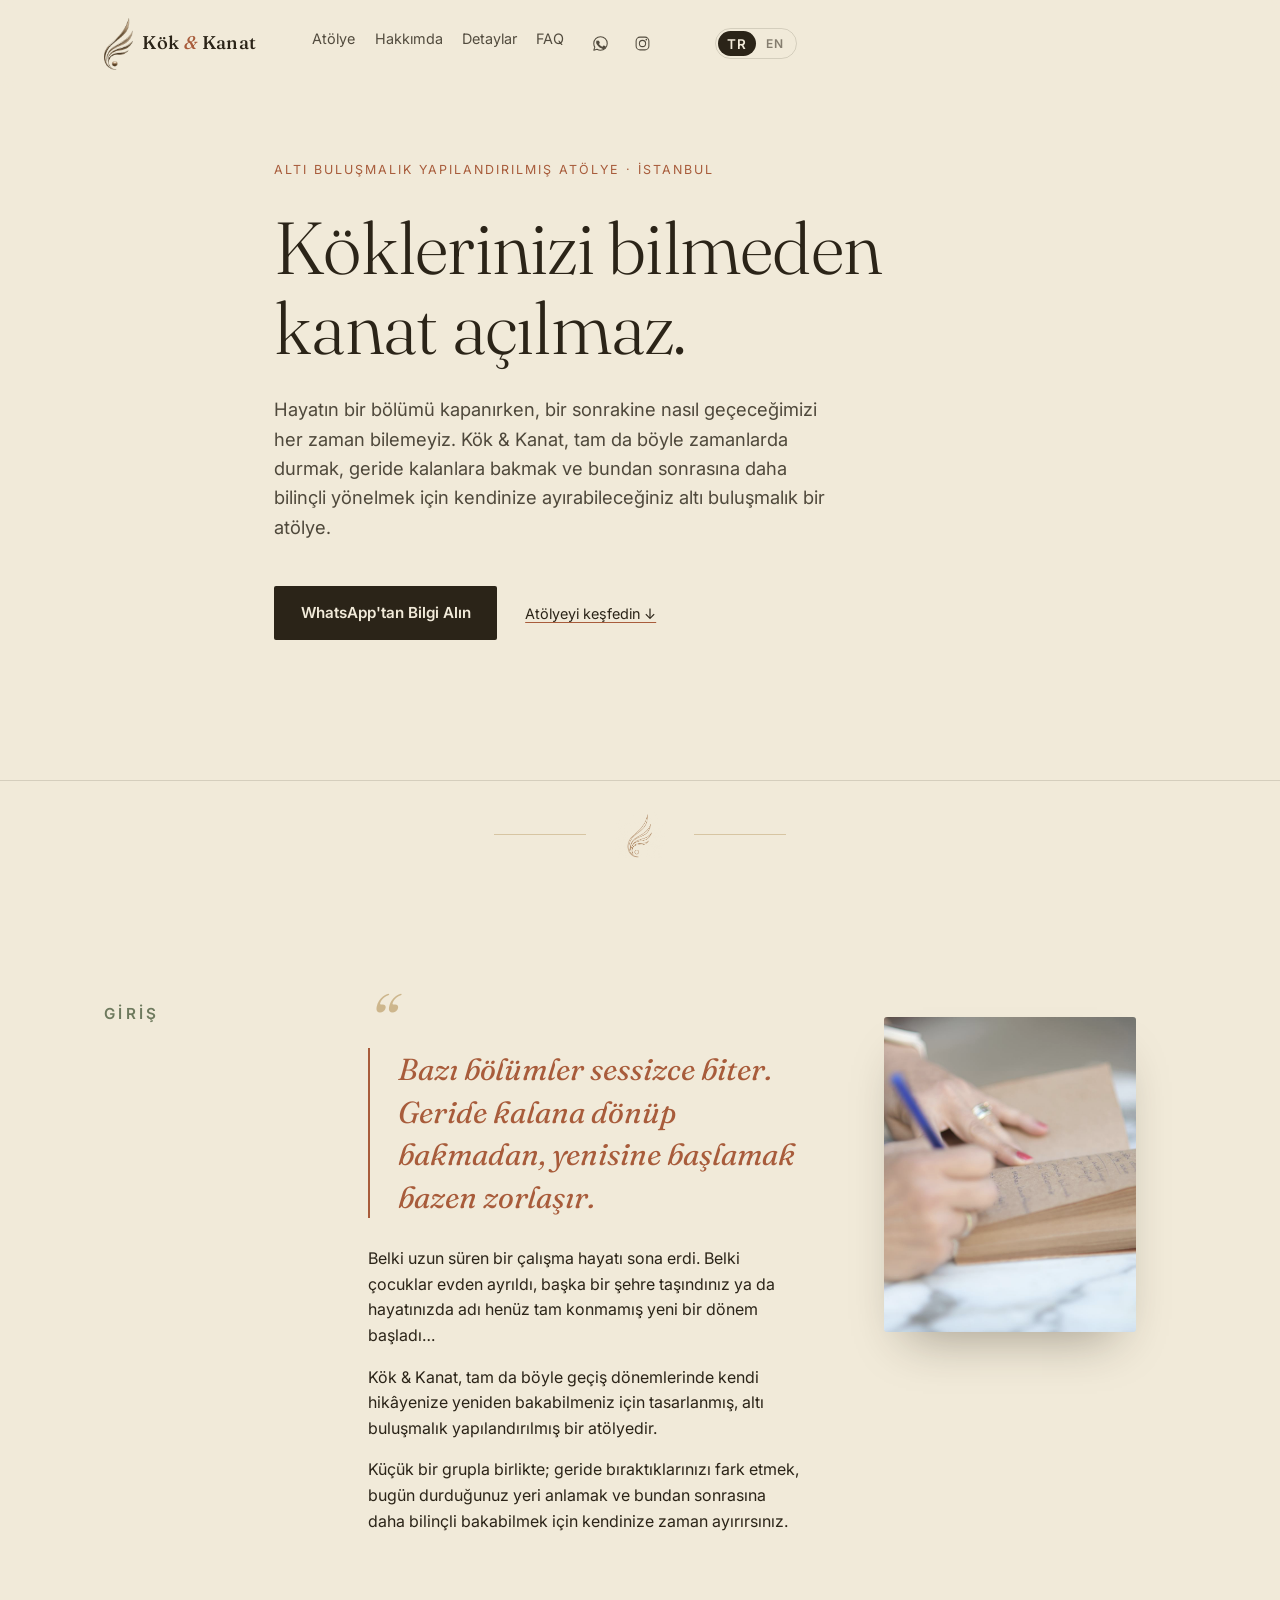
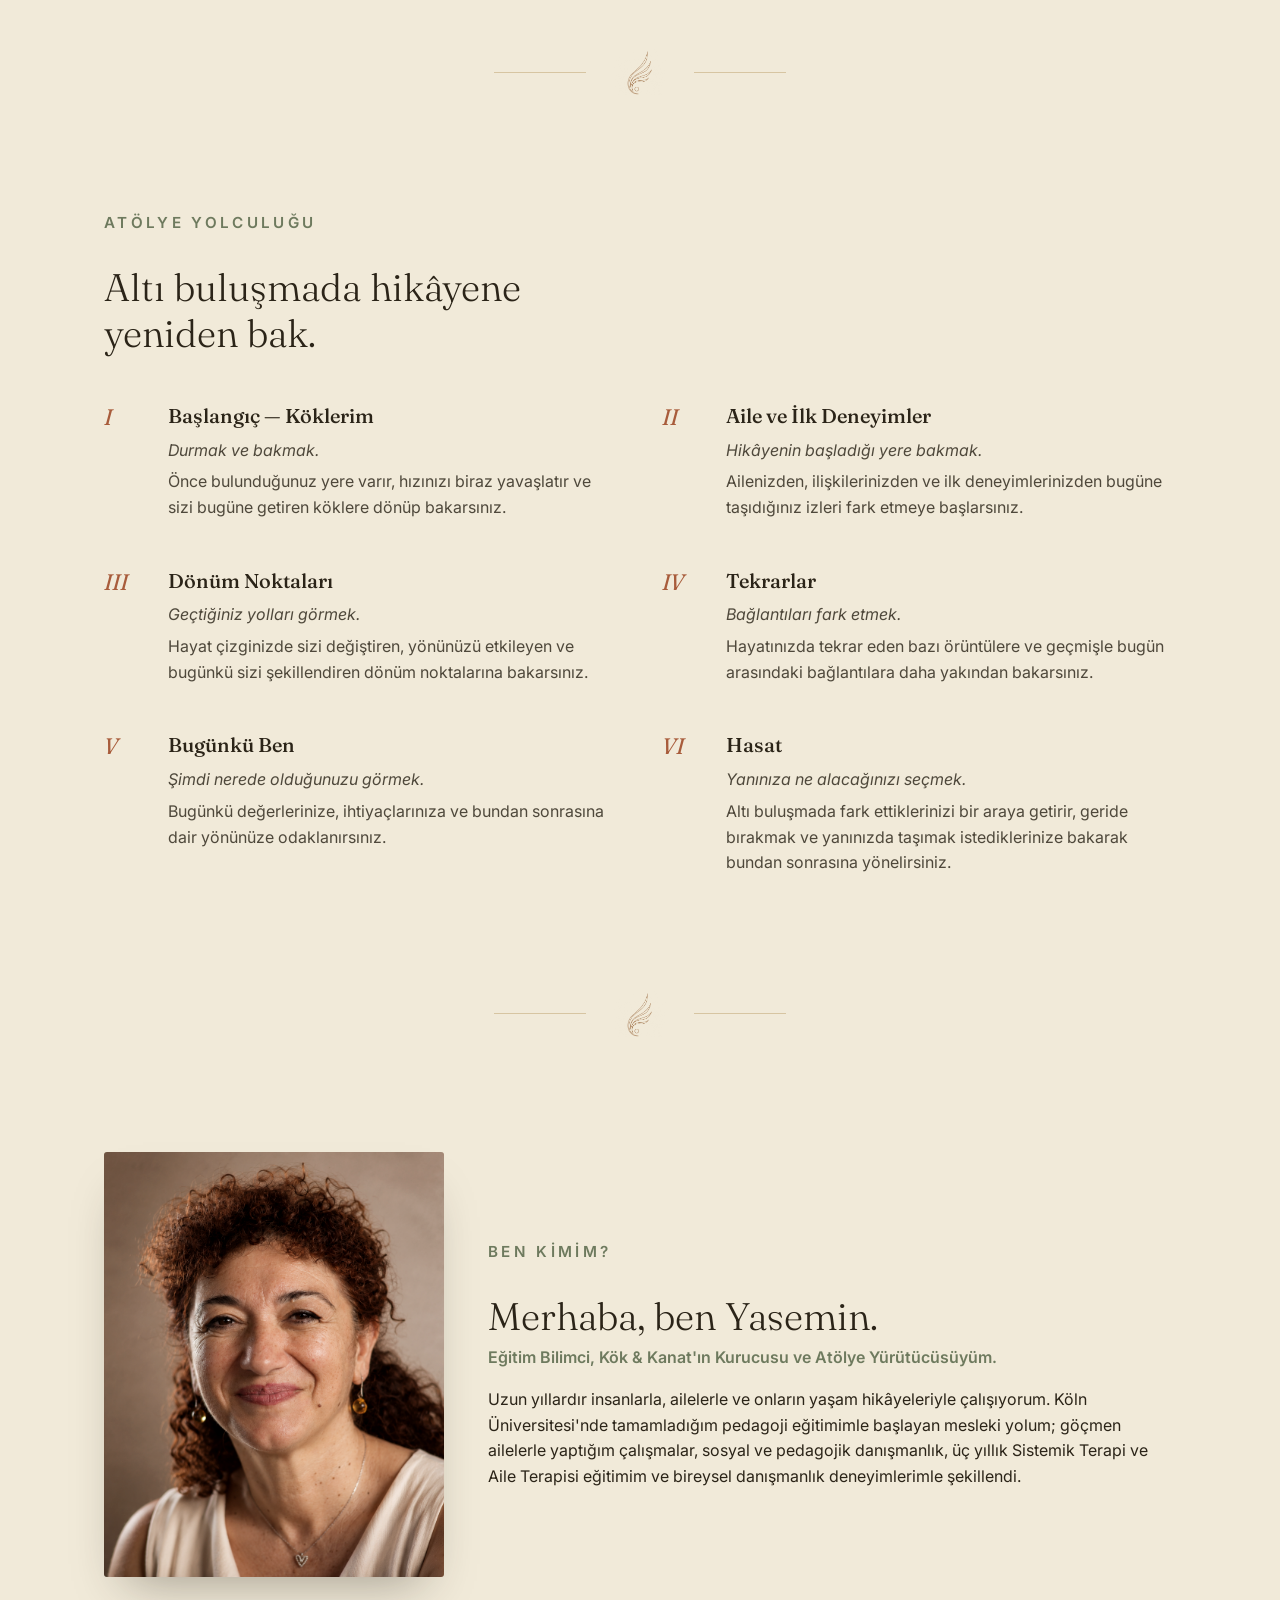
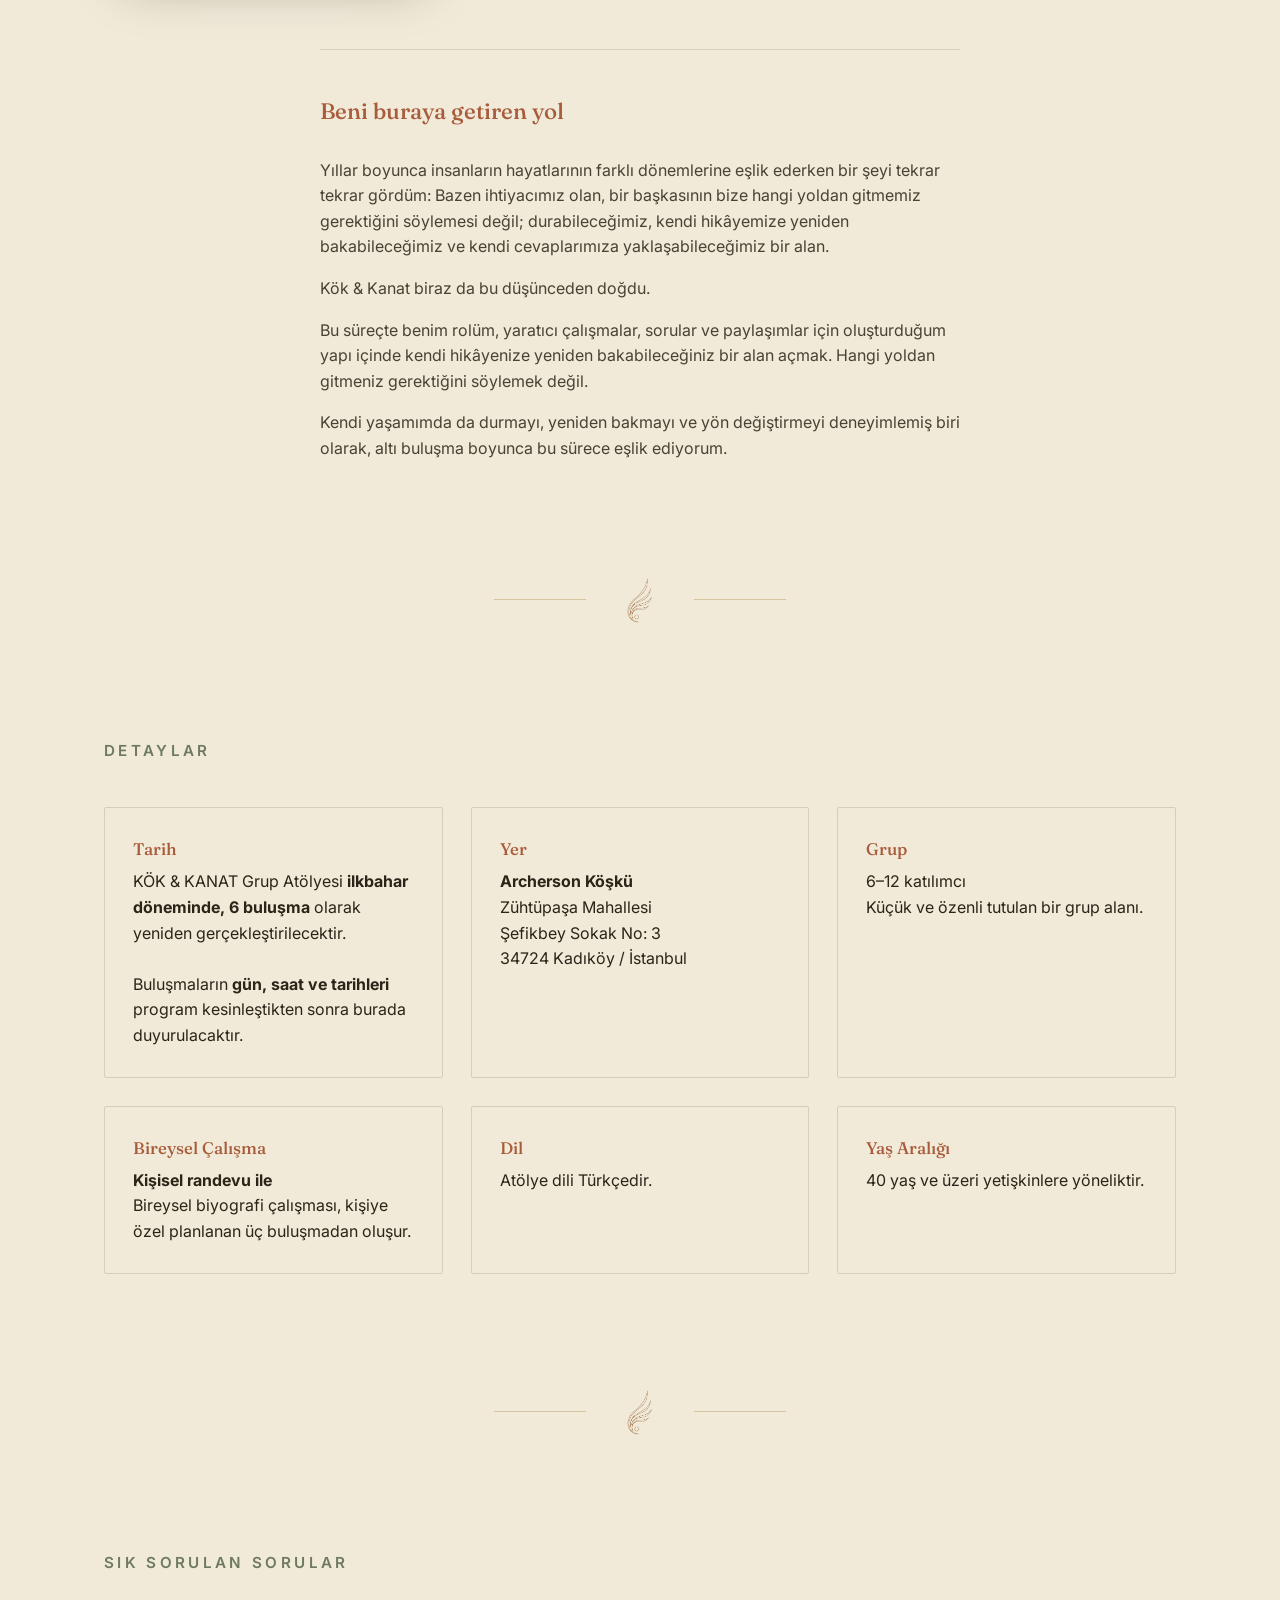
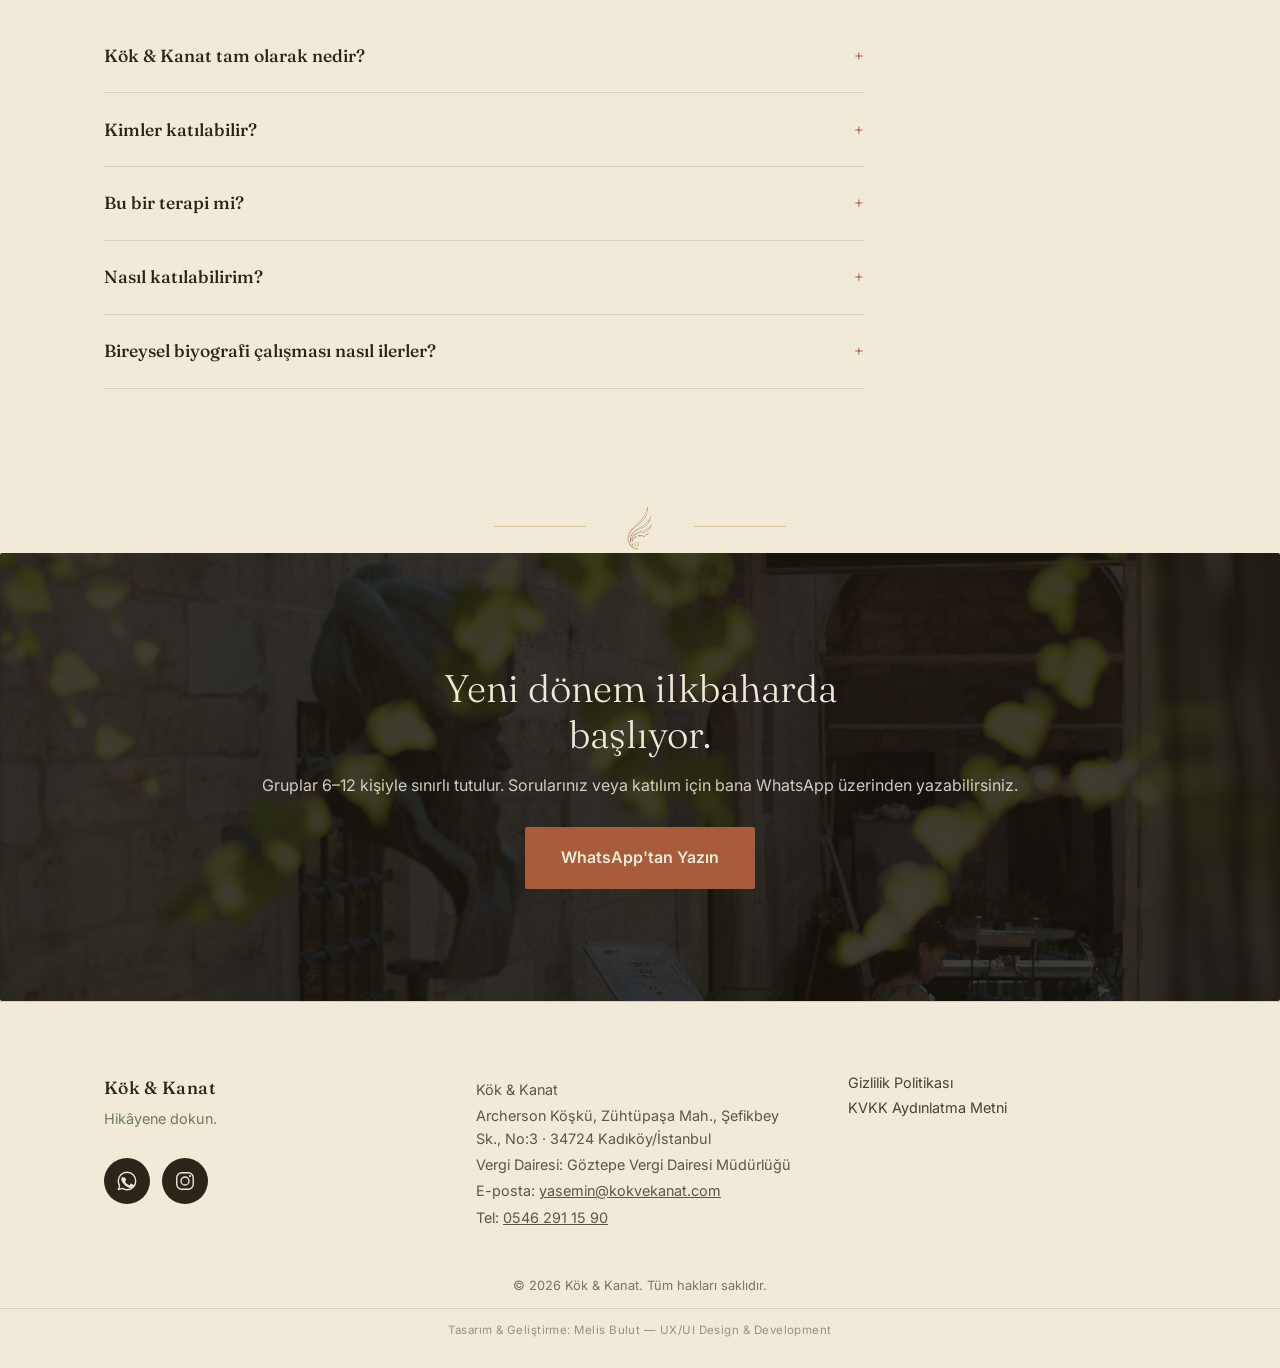
==== commit 0f516133: "Update index.html" ====
--- a/index.html
+++ b/index.html
@@ -4,22 +4,22 @@
 <meta charset="UTF-8">
 <meta name="viewport" content="width=device-width, initial-scale=1.0">
 <title>Kök & Kanat — Kendine Doğru Bir Yolculuk Atölyesi</title>
-<meta name="description" content="Kök & Kanat, İstanbul'da (Caferağa Medresesi, Sultanahmet) altı buluşmadan oluşan yapılandırılmış bir biyografi ve öz-yansıma atölyesi. 20 Eylül 2026'da başlıyor, kontenjan sınırlı.">
+<meta name="description" content="Kök & Kanat, İstanbul'da altı buluşmadan oluşan yapılandırılmış bir biyografi ve öz-yansıma atölyesi. Yeni dönem ilkbaharda başlıyor.">
 <link rel="canonical" href="https://kokvekanat.com/">
 
 <!-- Open Graph -->
 <meta property="og:title" content="Kök & Kanat — Kendine Doğru Bir Yolculuk Atölyesi">
-<meta property="og:description" content="İstanbul'da altı buluşmadan oluşan yapılandırılmış biyografi atölyesi. Caferağa Medresesi, Sultanahmet. 20 Eylül 2026'da başlıyor.">
+<meta property="og:description" content="İstanbul'da altı buluşmadan oluşan yapılandırılmış biyografi atölyesi. Yeni dönem ilkbaharda başlıyor.">
 <meta property="og:type" content="website">
 <meta property="og:url" content="https://kokvekanat.com/">
-<meta property="og:image" content="https://kokvekanat.com/mekan-avlu.jpg">
+<meta property="og:image" content="https://kokvekanat.com/kapanis-arka-plan.jpg">
 <meta property="og:locale" content="tr_TR">
 
 <!-- Twitter -->
 <meta name="twitter:card" content="summary_large_image">
 <meta name="twitter:title" content="Kök & Kanat — Kendine Doğru Bir Yolculuk Atölyesi">
-<meta name="twitter:description" content="İstanbul'da altı buluşmadan oluşan yapılandırılmış biyografi atölyesi. Caferağa Medresesi, Sultanahmet.">
-<meta name="twitter:image" content="https://kokvekanat.com/mekan-avlu.jpg">
+<meta name="twitter:description" content="İstanbul'da altı buluşmadan oluşan yapılandırılmış biyografi atölyesi.">
+<meta name="twitter:image" content="https://kokvekanat.com/kapanis-arka-plan.jpg">
 
 <!-- Favicon: real files for reliable Google Search / browser tab / iOS pickup -->
 <link rel="icon" type="image/x-icon" href="favicon.ico">
@@ -500,9 +500,10 @@
   "description": "İstanbul'da altı buluşmadan oluşan yapılandırılmış biyografi ve öz-yansıma atölyesi.",
   "address": {
     "@type": "PostalAddress",
-    "streetAddress": "Zühtüpaşa Mah., Şefikbey Sk., Archerson Köşkü No:3 Oda No:301",
+    "streetAddress": "Archerson Köşkü, Zühtüpaşa Mah., Şefikbey Sk., No:3",
     "addressLocality": "Kadıköy",
     "addressRegion": "İstanbul",
+    "postalCode": "34724",
     "addressCountry": "TR"
   },
   "telephone": "+905462911590",
@@ -528,16 +529,15 @@
   "hasCourseInstance": {
     "@type": "CourseInstance",
     "courseMode": "Onsite",
-    "startDate": "2026-09-20",
-    "endDate": "2026-11-29",
     "location": {
       "@type": "Place",
-      "name": "Caferağa Medresesi",
+      "name": "Archerson Köşkü",
       "address": {
         "@type": "PostalAddress",
-        "streetAddress": "Caferiye Sok., Soğukkuyu Çıkmazı No: 5",
-        "addressLocality": "Fatih",
+        "streetAddress": "Zühtüpaşa Mah., Şefikbey Sk., No:3",
+        "addressLocality": "Kadıköy",
         "addressRegion": "İstanbul",
+        "postalCode": "34724",
         "addressCountry": "TR"
       }
     }
@@ -736,19 +736,19 @@
       <div class="details-grid">
         <div class="detail-item">
           <h3 data-i18n="detail.tarih.h">Tarih</h3>
-          <p data-i18n="detail.tarih.p">6 buluşma · Ayda iki kez, Pazar günleri<br><strong>20 Eylül – 29 Kasım 2026</strong><br>10.00–17.00 (13.00–14.00 öğle molası dâhil)</p>
+          <p data-i18n="detail.tarih.p">KÖK &amp; KANAT Grup Atölyesi <strong>ilkbahar döneminde, 6 buluşma</strong> olarak yeniden gerçekleştirilecektir.<br><br>Buluşmaların <strong>gün, saat ve tarihleri</strong> program kesinleştikten sonra burada duyurulacaktır.</p>
         </div>
         <div class="detail-item">
           <h3 data-i18n="detail.yer.h">Yer</h3>
-          <p data-i18n="detail.yer.p">Caferağa Medresesi<br>Geleneksel Türk Sanatları Eğitim Merkezi<br>Caferiye Sok., Soğukkuyu Çıkmazı No: 5<br>Sultanahmet, Fatih / İstanbul</p>
-        </div>
-        <div class="detail-item">
-          <h3 data-i18n="detail.ulasim.h">Ulaşım</h3>
-          <p data-i18n="detail.ulasim.p">T1 Kabataş–Bağcılar tramvay hattıyla Sultanahmet veya Gülhane durağında inebilirsiniz, medreseye her iki duraktan da yaklaşık 5–8 dakika yürüme mesafesindedir.<br>Anadolu Yakası'ndan gelenler Marmaray ile Sirkeci'ye ulaşıp T1 tramvayına aktarma yapabilir veya Sirkeci'den yaklaşık 15 dakika yürüyebilir.</p>
+          <p data-i18n="detail.yer.p"><strong>Archerson Köşkü</strong><br>Zühtüpaşa Mahallesi<br>Şefikbey Sokak No: 3<br>34724 Kadıköy / İstanbul</p>
         </div>
         <div class="detail-item">
           <h3 data-i18n="detail.grup.h">Grup</h3>
-          <p data-i18n="detail.grup.p">6–12 katılımcı ile sınırlı<br>Küçük ve özenle tutulan bir grup alanı.</p>
+          <p data-i18n="detail.grup.p">6–12 katılımcı<br>Küçük ve özenli tutulan bir grup alanı.</p>
+        </div>
+        <div class="detail-item">
+          <h3 data-i18n="detail.bireysel.h">Bireysel Çalışma</h3>
+          <p data-i18n="detail.bireysel.p"><strong>Kişisel randevu ile</strong><br>Bireysel biyografi çalışması, kişiye özel planlanan üç buluşmadan oluşur.</p>
         </div>
         <div class="detail-item">
           <h3 data-i18n="detail.dil.h">Dil</h3>
@@ -756,23 +756,8 @@
         </div>
         <div class="detail-item">
           <h3 data-i18n="detail.yas.h">Yaş Aralığı</h3>
-          <p data-i18n="detail.yas.p">25 yaş ve üzeri yetişkinler için uygundur.</p>
+          <p data-i18n="detail.yas.p">40 yaş ve üzeri yetişkinlere yöneliktir.</p>
         </div>
-      </div>
-
-      <div class="venue-gallery">
-        <figure class="venue-photo photo-frame">
-          <div class="photo-frame-inner aspect-landscape">
-            <img src="mekan-avlu.jpg" alt="Caferağa Medresesi'nin avlusu" loading="lazy">
-            <figcaption data-i18n="venue.avlu.caption">Caferağa Medresesi, tarihi avludan bir köşe</figcaption>
-          </div>
-        </figure>
-        <figure class="venue-photo photo-frame">
-          <div class="photo-frame-inner aspect-landscape">
-            <img src="mekan-seminer-odasi.jpg" alt="Atölyenin yapıldığı taş duvarlı seminer odası" loading="lazy">
-            <figcaption data-i18n="venue.seminer.caption">Buluşmalarımızın gerçekleşeceği atölye alanı</figcaption>
-          </div>
-        </figure>
       </div>
     </div>
   </section>
@@ -802,11 +787,11 @@
         </details>
         <details class="faq-item">
           <summary data-i18n="faq4.q">Nasıl katılabilirim?</summary>
-          <p data-i18n="faq4.a">WhatsApp üzerinden bana yazmanız yeterli. Kısa bir ön görüşmede atölye hakkında sizi bilgilendiriyor, sorularınızı yanıtlıyor ve kontenjan durumunu birlikte değerlendiriyoruz. Katılmaya karar verdiğinizde kayıt sürecini tamamlıyoruz.</p>
+          <p data-i18n="faq4.a">KÖK &amp; KANAT'ta yaşam hikâyenize farklı biçimlerde bakabileceğiniz çalışma formatları bulunmaktadır.<br><br><strong>Grup Atölyesi</strong>, altı buluşmadan oluşan ve yaşam yolculuğuna grup içinde daha kapsamlı bakmaya alan açan uzun soluklu bir çalışmadır.<br><br><strong>Bireysel Biyografi Çalışması</strong> ise üç bireysel buluşmadan oluşur. Kendi yaşamınızda bugün sizi meşgul eden bir konu veya sorudan yola çıkarak geçmişten bugüne uzanan izlere ve bundan sonrasına bakabileceğiniz kişisel bir çalışma alanı sunar.<br><br>Size hangi çalışma biçiminin daha uygun olduğunu inceleyerek kendi ihtiyacınıza göre karar verebilirsiniz.</p>
         </details>
         <details class="faq-item">
-          <summary data-i18n="faq5.q">Ödeme ve iptal koşulları nasıl?</summary>
-          <p data-i18n="faq5.a">Kayıt, ön ödeme ile kesinleşir. Kalan ödeme planı ve iptal koşulları kayıt öncesinde sizinle açıkça paylaşılır. Böylece sürece başlamadan önce tüm detayları bilirsiniz.</p>
+          <summary data-i18n="faq5.q">Bireysel biyografi çalışması nasıl ilerler?</summary>
+          <p data-i18n="faq5.a">Bireysel biyografi çalışması <strong>üç buluşmadan</strong> oluşur. Her buluşma yaklaşık <strong>60–90 dakika</strong> sürer.<br><br>İlk buluşmada bugün nerede olduğunuza ve neye bakmak istediğinize, ikinci buluşmada bu konunun yaşam öykünüzdeki izlerine, üçüncü buluşmada ise fark ettiklerinizden yola çıkarak bundan sonrasına bakılır.<br><br>İlk buluşmanın ardından çalışmaya devam etme zorunluluğu yoktur.</p>
         </details>
       </div>
     </div>
@@ -821,8 +806,8 @@
   <!-- FINAL CTA -->
   <section class="section final-cta">
     <div class="wrap">
-      <h2 class="section-title" data-i18n="finalcta.title">20 Eylül'de başlıyoruz.</h2>
-      <p data-i18n="finalcta.p">İlk grup 6–12 kişiyle sınırlı. Sorularınız veya katılım için bana WhatsApp üzerinden yazabilirsiniz.</p>
+      <h2 class="section-title" data-i18n="finalcta.title">Yeni dönem ilkbaharda başlıyor.</h2>
+      <p data-i18n="finalcta.p">Gruplar 6–12 kişiyle sınırlı tutulur. Sorularınız veya katılım için bana WhatsApp üzerinden yazabilirsiniz.</p>
       <a class="btn btn-primary btn-large" data-wa="a" href="#" data-i18n="cta.write">WhatsApp'tan Yazın</a>
     </div>
   </section>
@@ -852,7 +837,7 @@
     </div>
     <div class="footer-legal">
       <p>Kök &amp; Kanat</p>
-      <p>Zühtüpaşa Mah., Şefikbey Sk., Archerson Köşkü No:3 Oda No:301 · Kadıköy/İstanbul</p>
+      <p>Archerson Köşkü, Zühtüpaşa Mah., Şefikbey Sk., No:3 · 34724 Kadıköy/İstanbul</p>
       <p data-i18n="footer.taxLine">Vergi Dairesi: Göztepe Vergi Dairesi Müdürlüğü</p>
       <p><span data-i18n="footer.email">E-posta</span>: <a href="mailto:yasemin@kokvekanat.com">yasemin@kokvekanat.com</a></p>
       <p><span data-i18n="footer.tel">Tel</span>: <a href="tel:+905462911590">0546 291 15 90</a></p>
@@ -1218,19 +1203,17 @@
     'about.path.p4': 'Having experienced pausing, looking again, and changing direction in my own life, I accompany this process with you over six sessions.',
     'label.detaylar': 'Details',
     'detail.tarih.h': 'Date',
-    'detail.tarih.p': '6 sessions · Twice a month, on Sundays<br><strong>September 20 \u2013 November 29, 2026</strong><br>10:00 am\u20135:00 pm (incl. lunch break 1:00\u20132:00 pm)',
+    'detail.tarih.p': 'The KÖK &amp; KANAT Group Workshop will take place again <strong>in spring, over 6 sessions</strong>.<br><br>The <strong>day, time, and dates</strong> of the sessions will be announced here once the schedule is finalized.',
     'detail.yer.h': 'Location',
-    'detail.yer.p': 'Caferağa Medresesi<br>Traditional Turkish Arts Education Center<br>Caferiye Sok., Soğukkuyu Çıkmazı No: 5<br>Sultanahmet, Fatih / Istanbul',
-    'detail.ulasim.h': 'Getting There',
-    'detail.ulasim.p': 'Take the T1 Kabataş\u2013Bağcılar tram line and get off at Sultanahmet or Gülhane \u2014 the Medresesi is about a 5\u20138 minute walk from either stop.<br>Coming from the Anatolian side, take the Marmaray to Sirkeci, then transfer to the T1 tram, or walk from Sirkeci in about 15 minutes.',
+    'detail.yer.p': '<strong>Archerson Köşkü</strong><br>Zühtüpaşa Neighborhood<br>Şefikbey Street No: 3<br>34724 Kadıköy / Istanbul',
     'detail.grup.h': 'Group',
-    'detail.grup.p': 'Limited to 6\u201312 participants<br>A small, carefully held group setting.',
+    'detail.grup.p': '6\u201312 participants<br>A small, warmly held group setting.',
+    'detail.bireysel.h': 'Individual Work',
+    'detail.bireysel.p': '<strong>By personal appointment</strong><br>Individual biography work consists of three sessions planned specifically for you.',
     'detail.dil.h': 'Language',
     'detail.dil.p': 'The workshop is held in Turkish.',
     'detail.yas.h': 'Age Range',
-    'detail.yas.p': 'Suitable for adults aged 25 and up.',
-    'venue.avlu.caption': 'Caferağa Medresesi, a corner of the historic courtyard',
-    'venue.seminer.caption': 'The workshop space where our sessions take place',
+    'detail.yas.p': 'Designed for adults aged 40 and up.',
     'label.faq': 'Frequently Asked Questions',
     'faq1.q': 'What exactly is Kök &amp; Kanat?',
     'faq1.a': 'Kök &amp; Kanat is a structured workshop program made up of six sessions, where you can look at your own life story step by step and notice and make sense of the experiences that have shaped you from the past to today.',
@@ -1239,11 +1222,11 @@
     'faq3.q': 'Is this therapy?',
     'faq3.a': 'No. Kök &amp; Kanat is an education-based, structured self-reflection workshop. It helps participants look at their life stories from different angles and make sense of their own experiences. It is not therapy or a clinical intervention.',
     'faq4.q': 'How can I join?',
-    'faq4.a': 'Just message me on WhatsApp. In a short initial conversation, I\u2019ll tell you about the workshop, answer your questions, and we\u2019ll check availability together. Once you decide to join, we complete registration.',
-    'faq5.q': 'What are the payment and cancellation terms?',
-    'faq5.a': 'Registration is confirmed with a deposit. The remaining payment plan and cancellation terms are shared with you openly before registration, so you know all the details before starting.',
-    'finalcta.title': 'We begin on September 20th.',
-    'finalcta.p': 'The first group is limited to 6\u201312 people. Message me on WhatsApp with any questions or to register.',
+    'faq4.a': 'At KÖK &amp; KANAT, there are different formats for looking at your life story.<br><br><strong>Group Workshop</strong> is a longer-term program of six sessions that creates space to look at your life journey more fully within a group.<br><br><strong>Individual Biography Work</strong> consists of three individual sessions. Starting from a topic or question that occupies you today, it offers a personal space to look at the traces running from the past to the present — and at what comes next.<br><br>You can decide which format suits you best by considering your own needs.',
+    'faq5.q': 'How does individual biography work proceed?',
+    'faq5.a': 'Individual biography work consists of three sessions. Each session lasts about 60\u201390 minutes.<br><br>In the first session, we look at where you stand today and what you\u2019d like to explore; in the second, at the traces of that topic throughout your life story; and in the third, at what comes next, starting from what you\u2019ve noticed.<br><br>There\u2019s no obligation to continue after the first session.',
+    'finalcta.title': 'A new season begins in spring.',
+    'finalcta.p': 'Groups are kept to 6\u201312 people. Message me on WhatsApp with any questions or to register.',
     'footer.tagline': 'Touch your story.',
     'footer.taxLine': 'Tax Office: Göztepe Tax Office',
     'footer.email': 'Email',
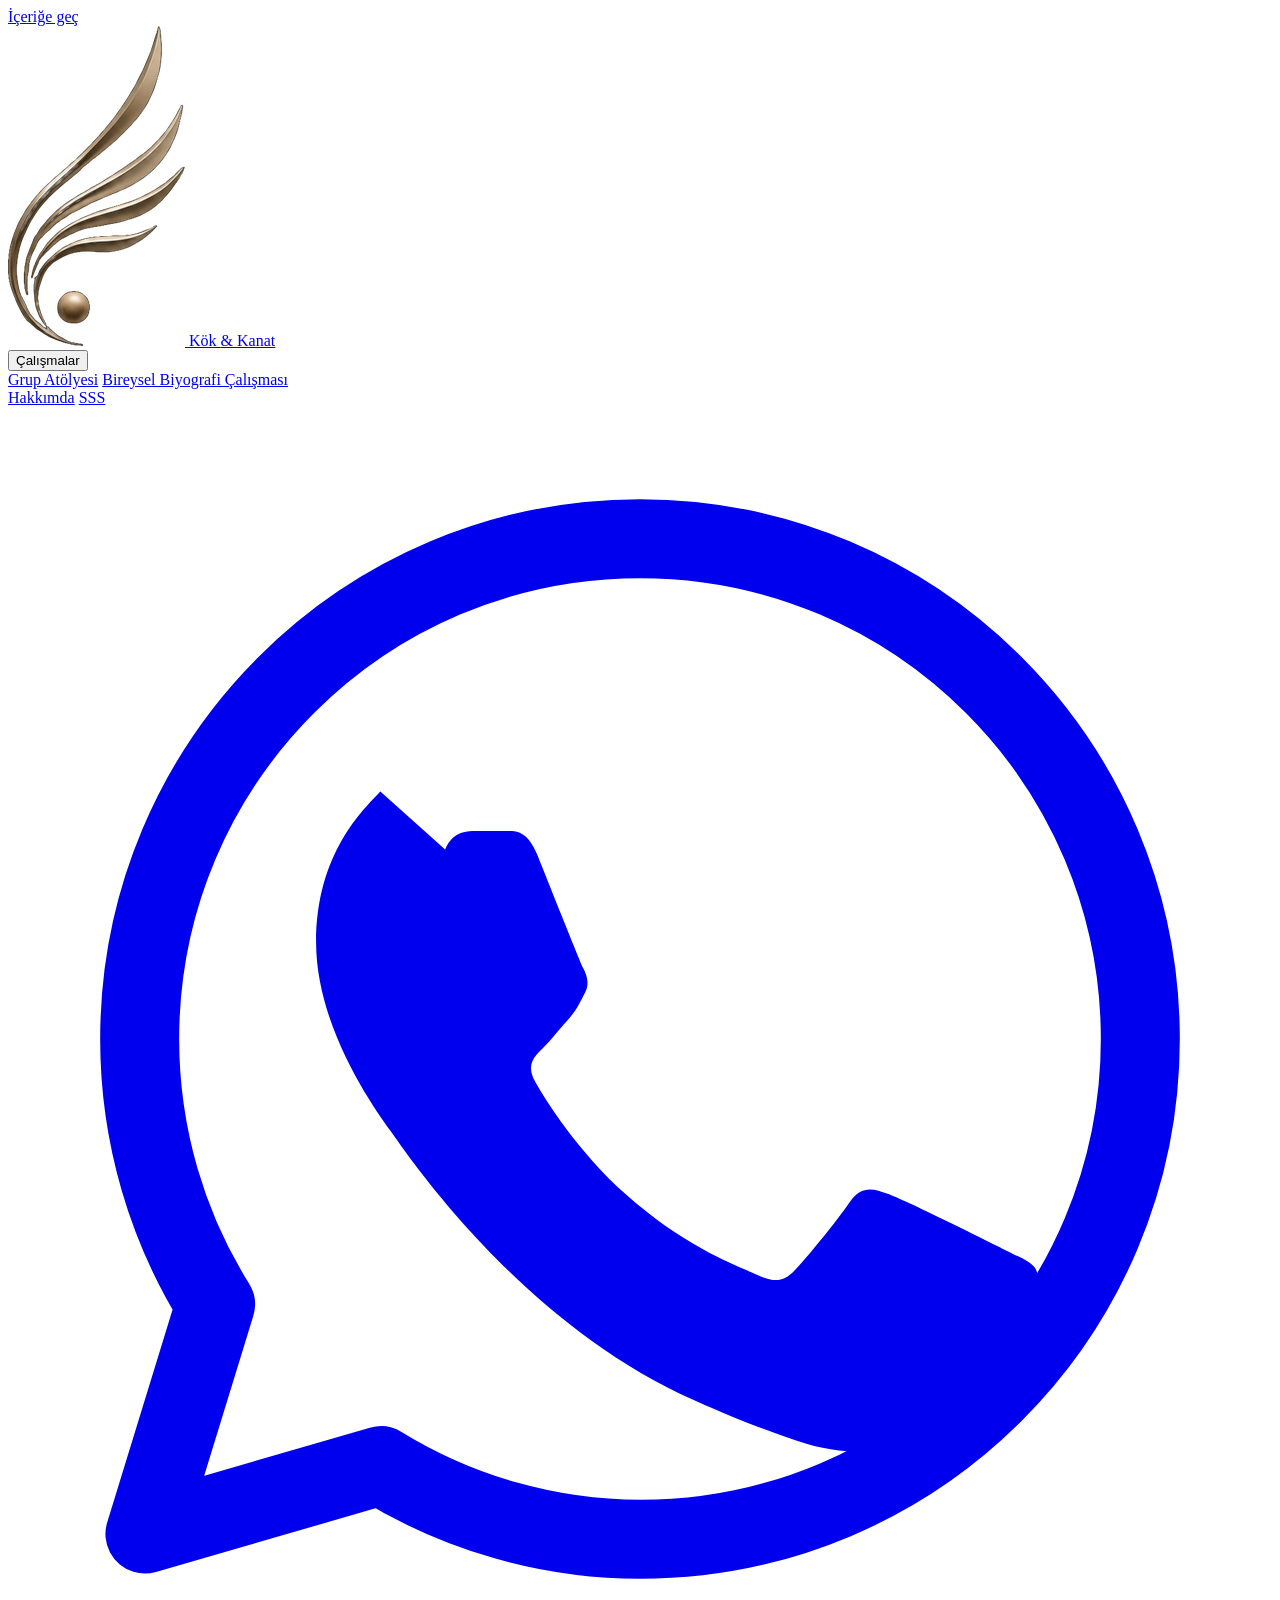
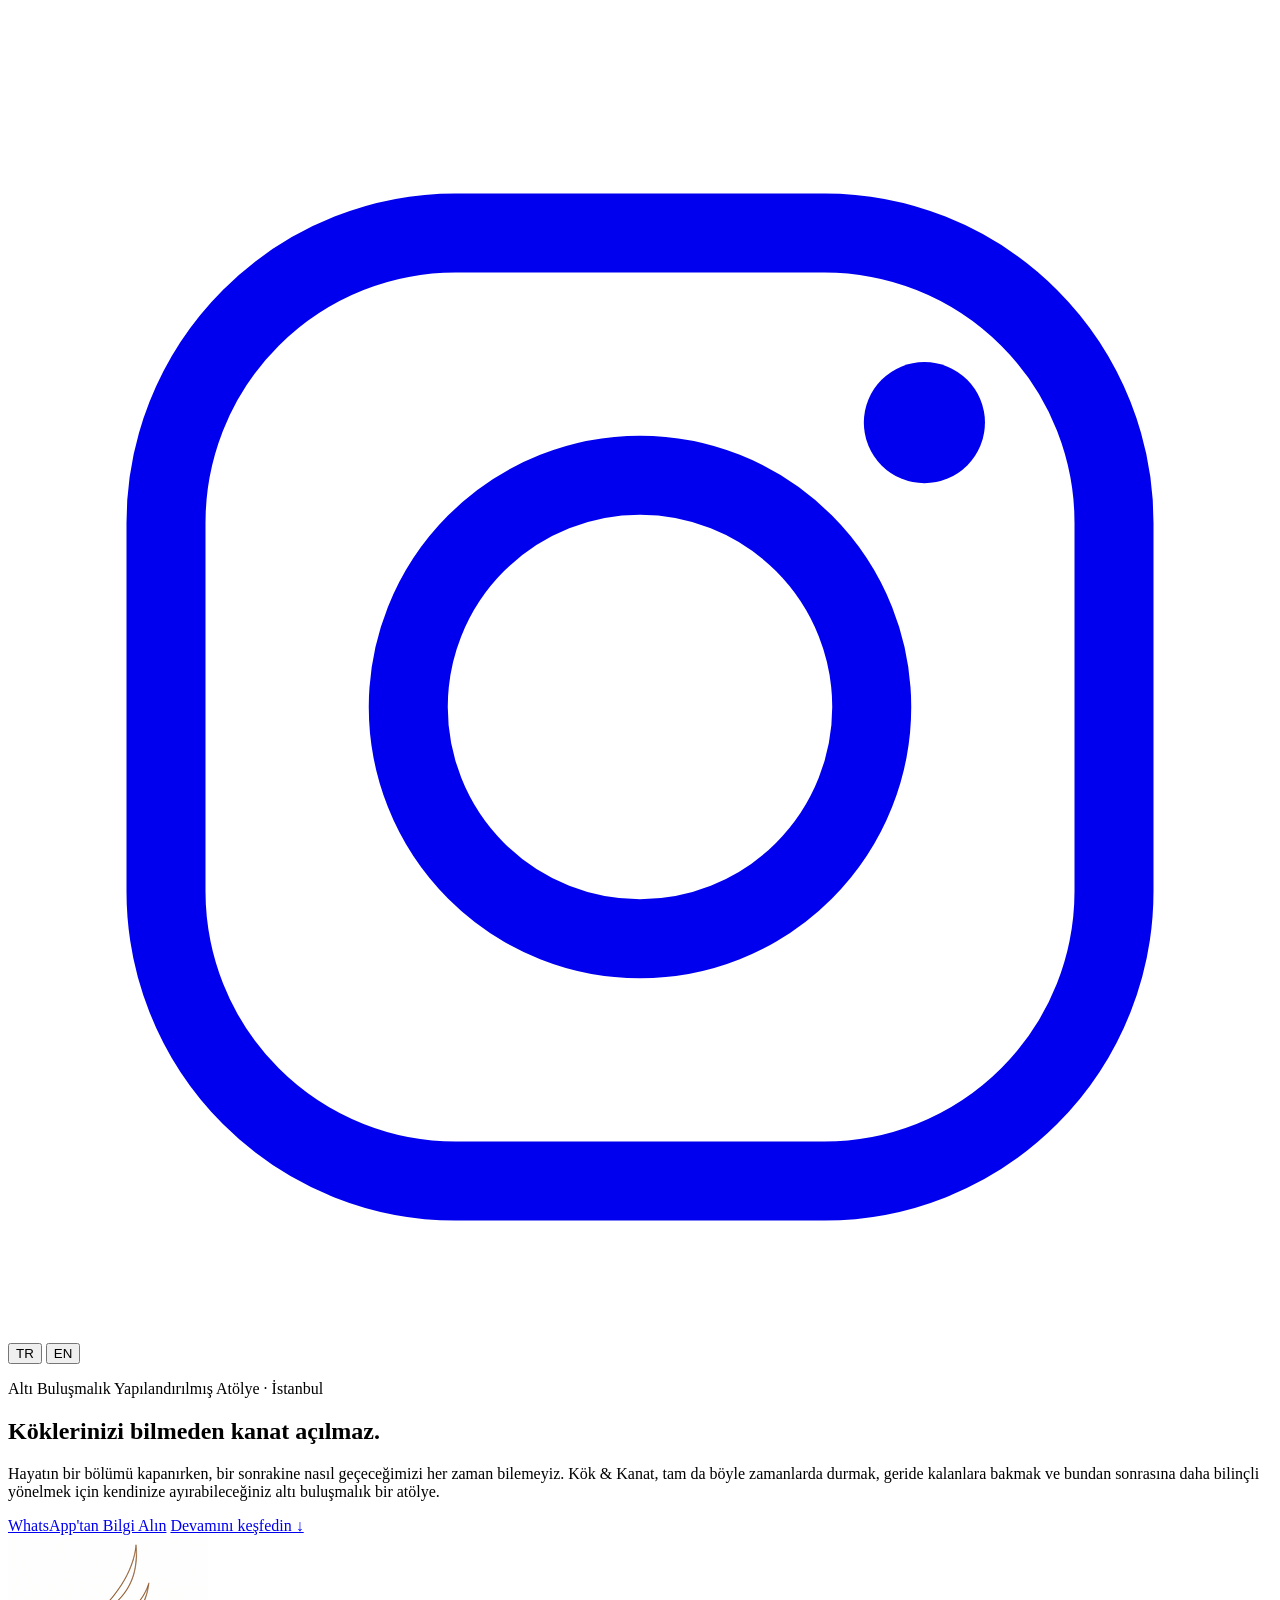
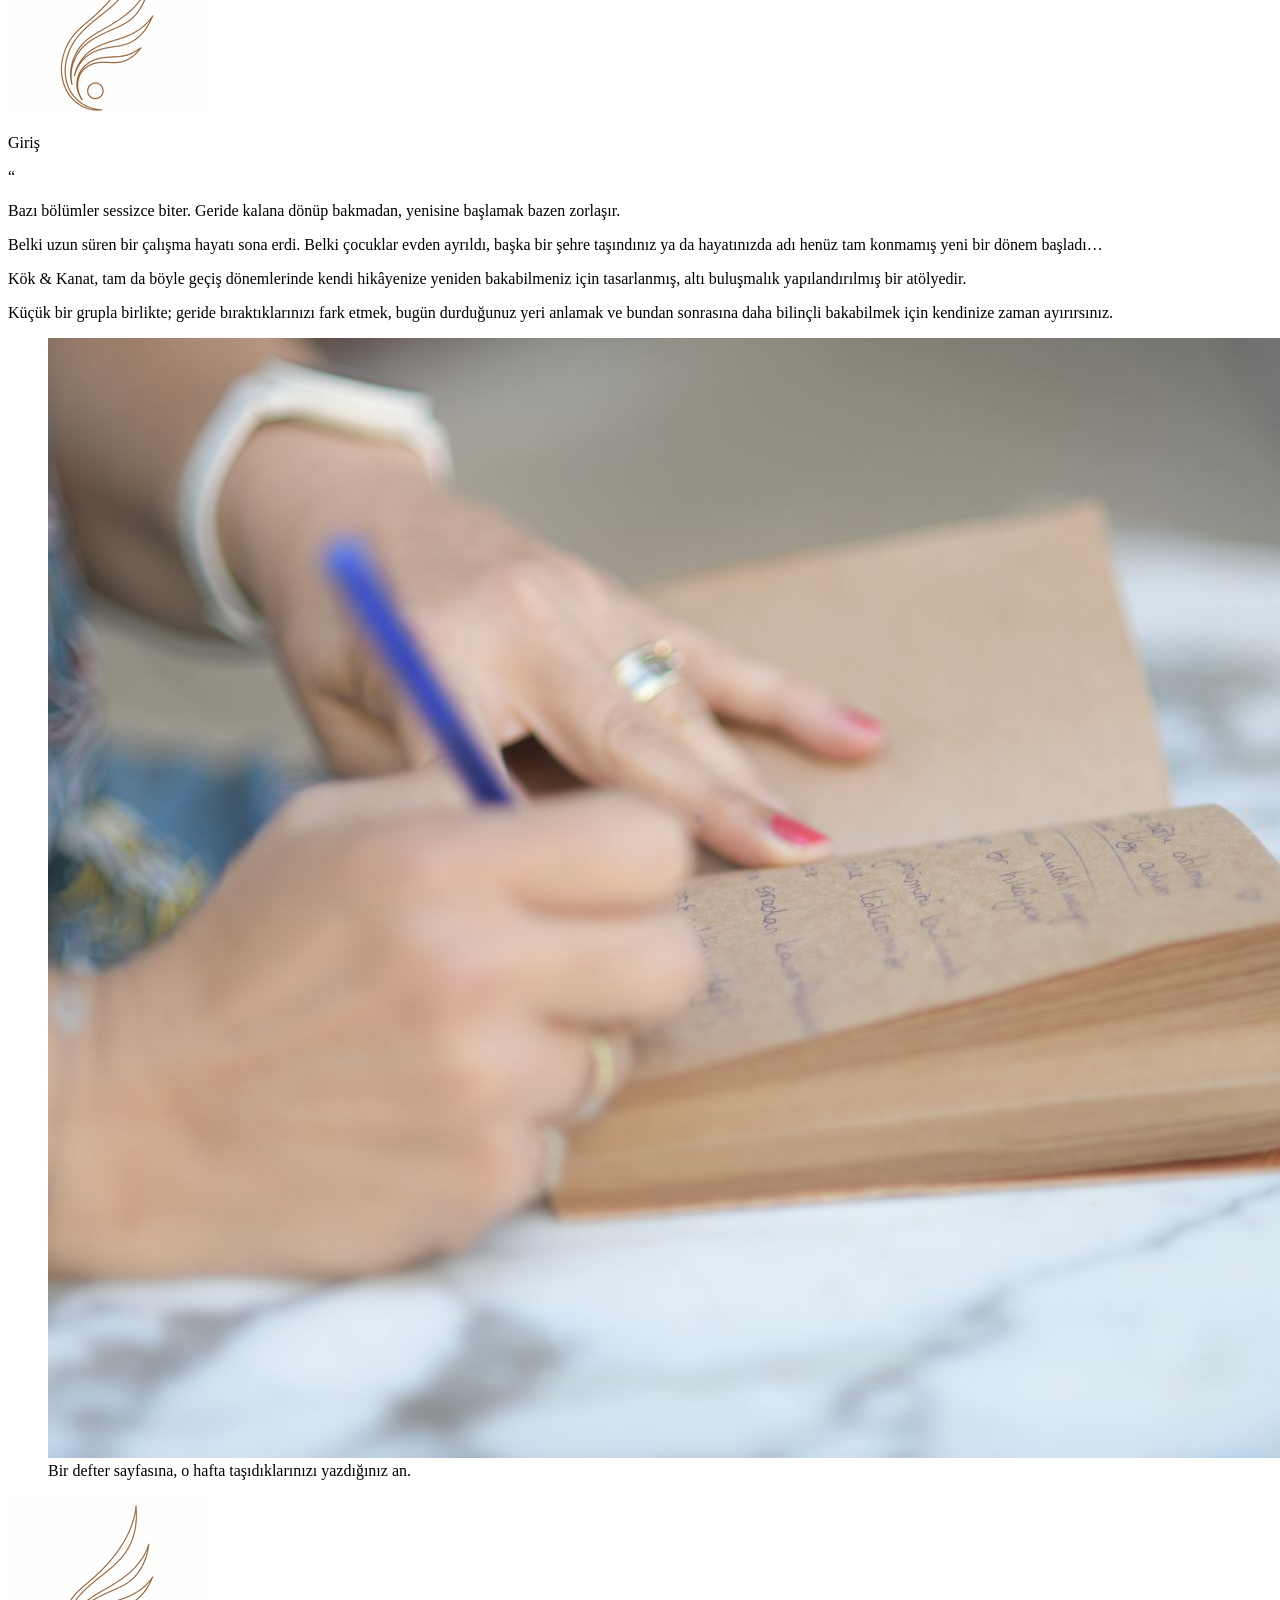
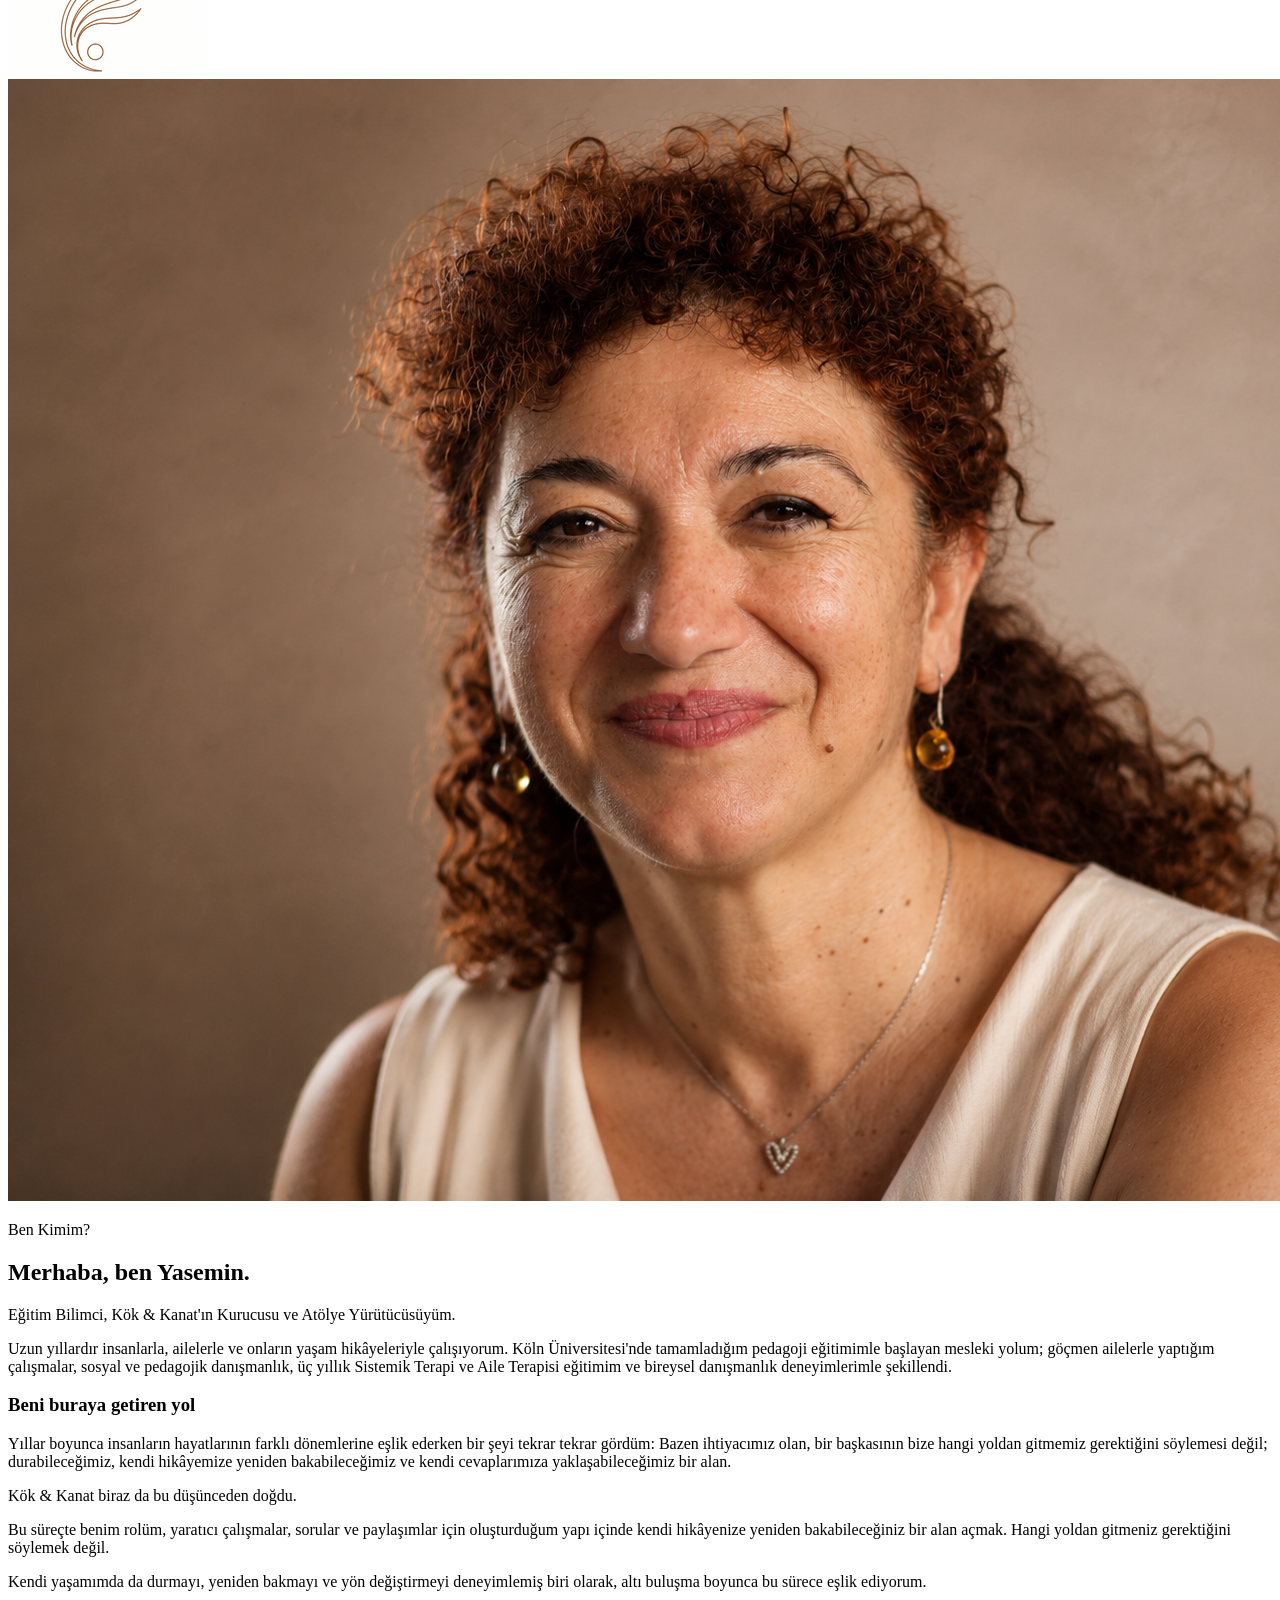
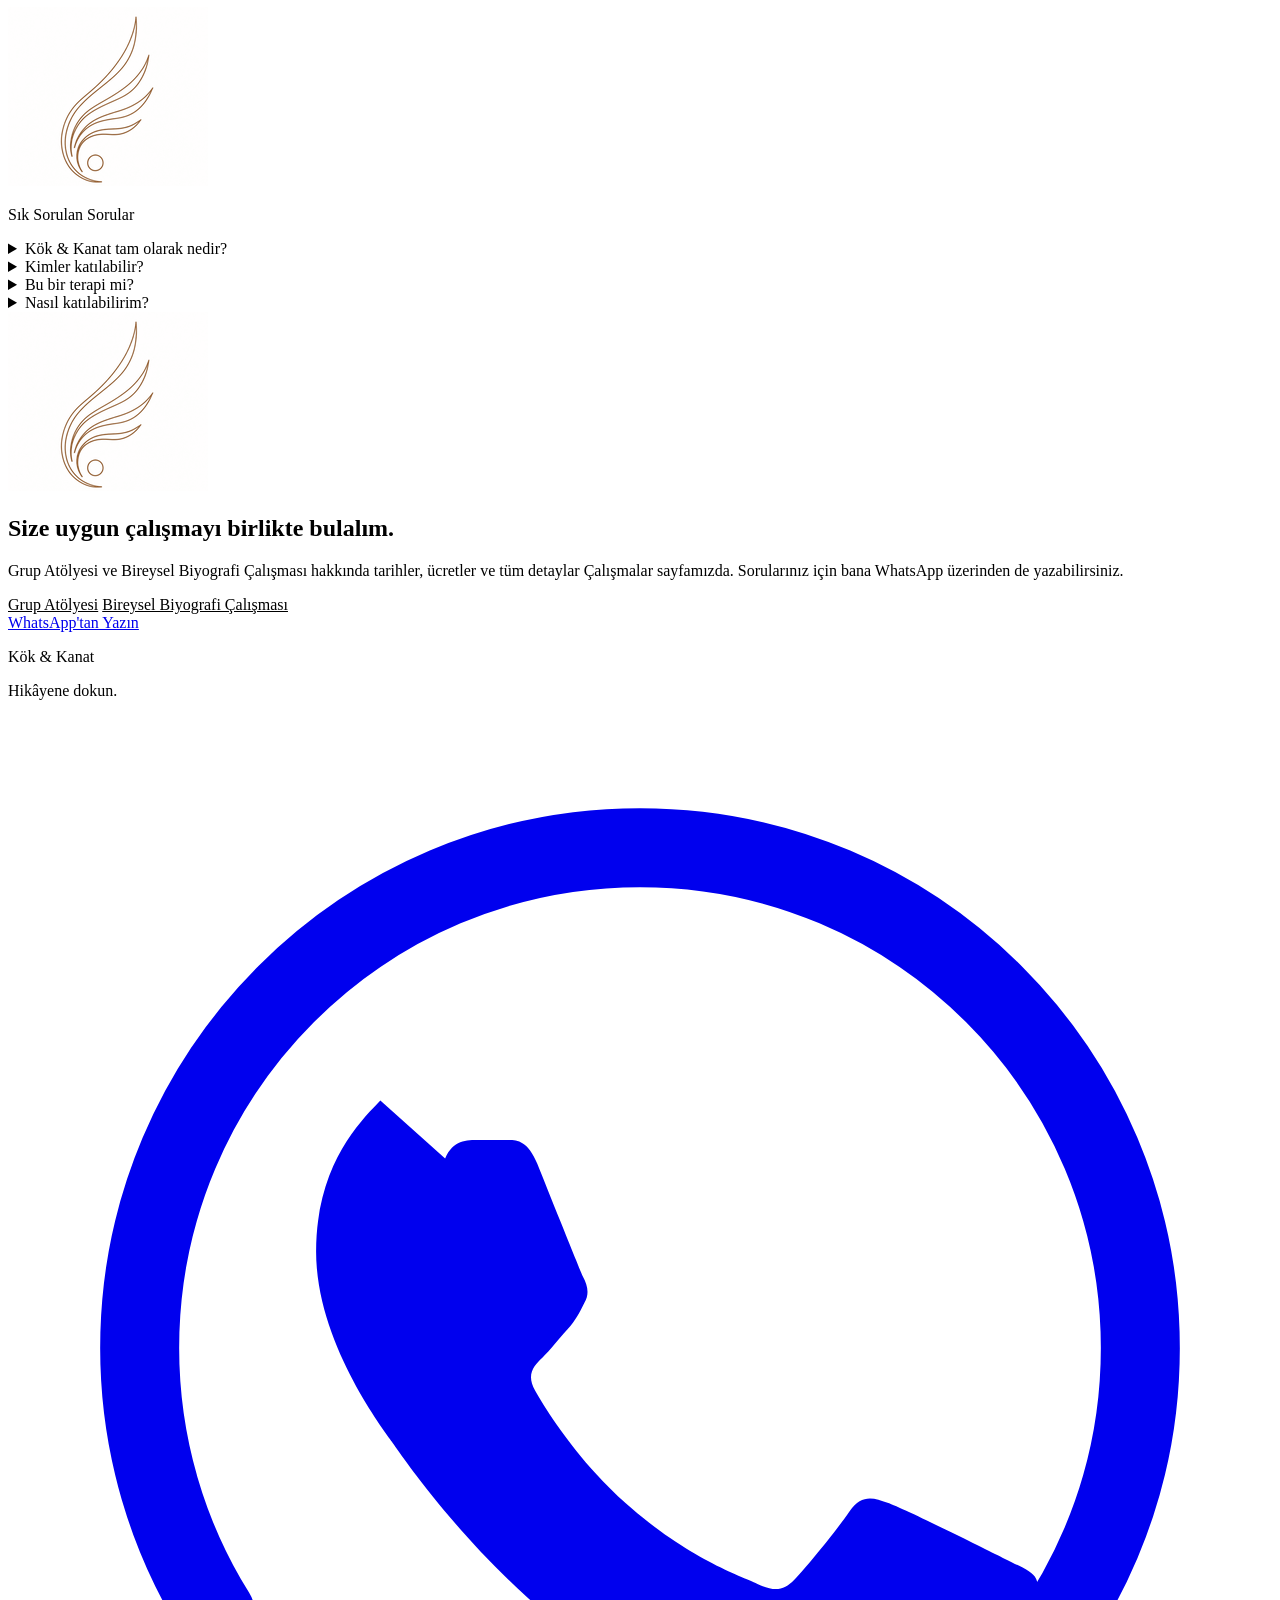
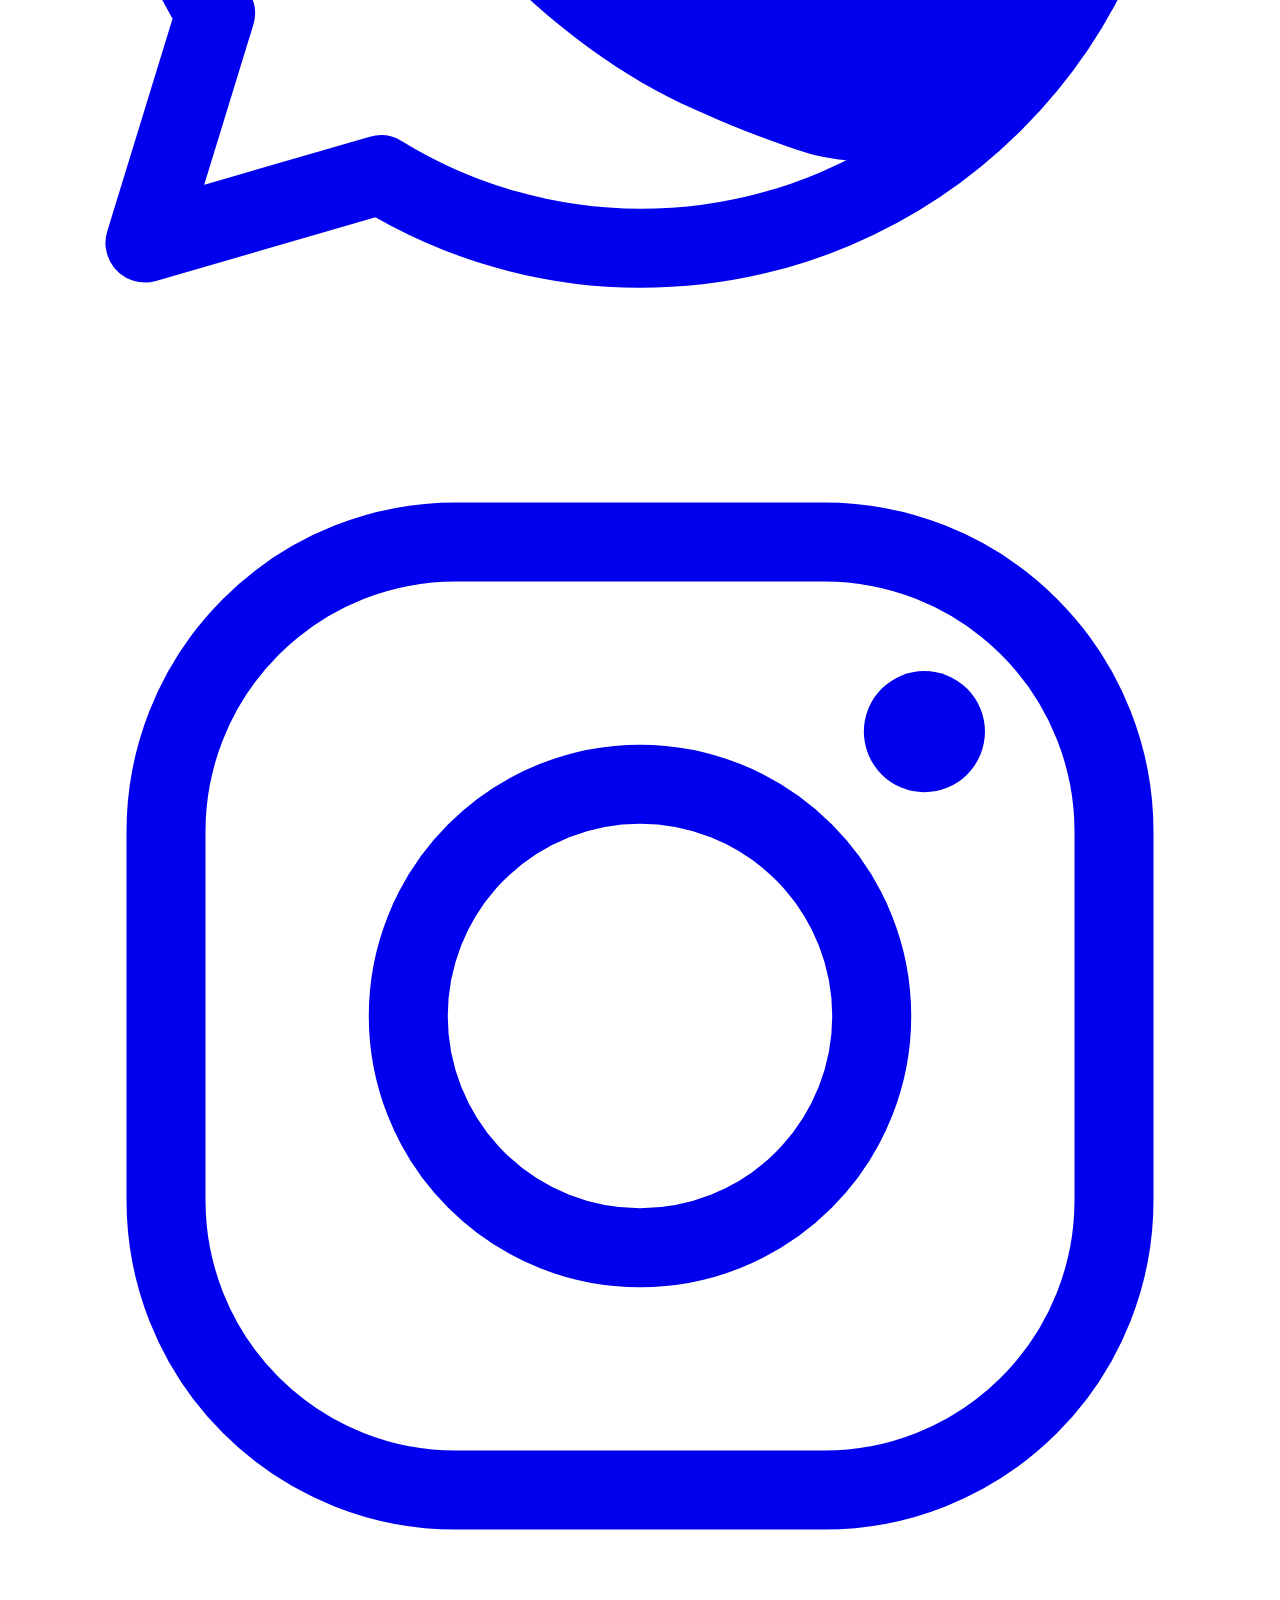
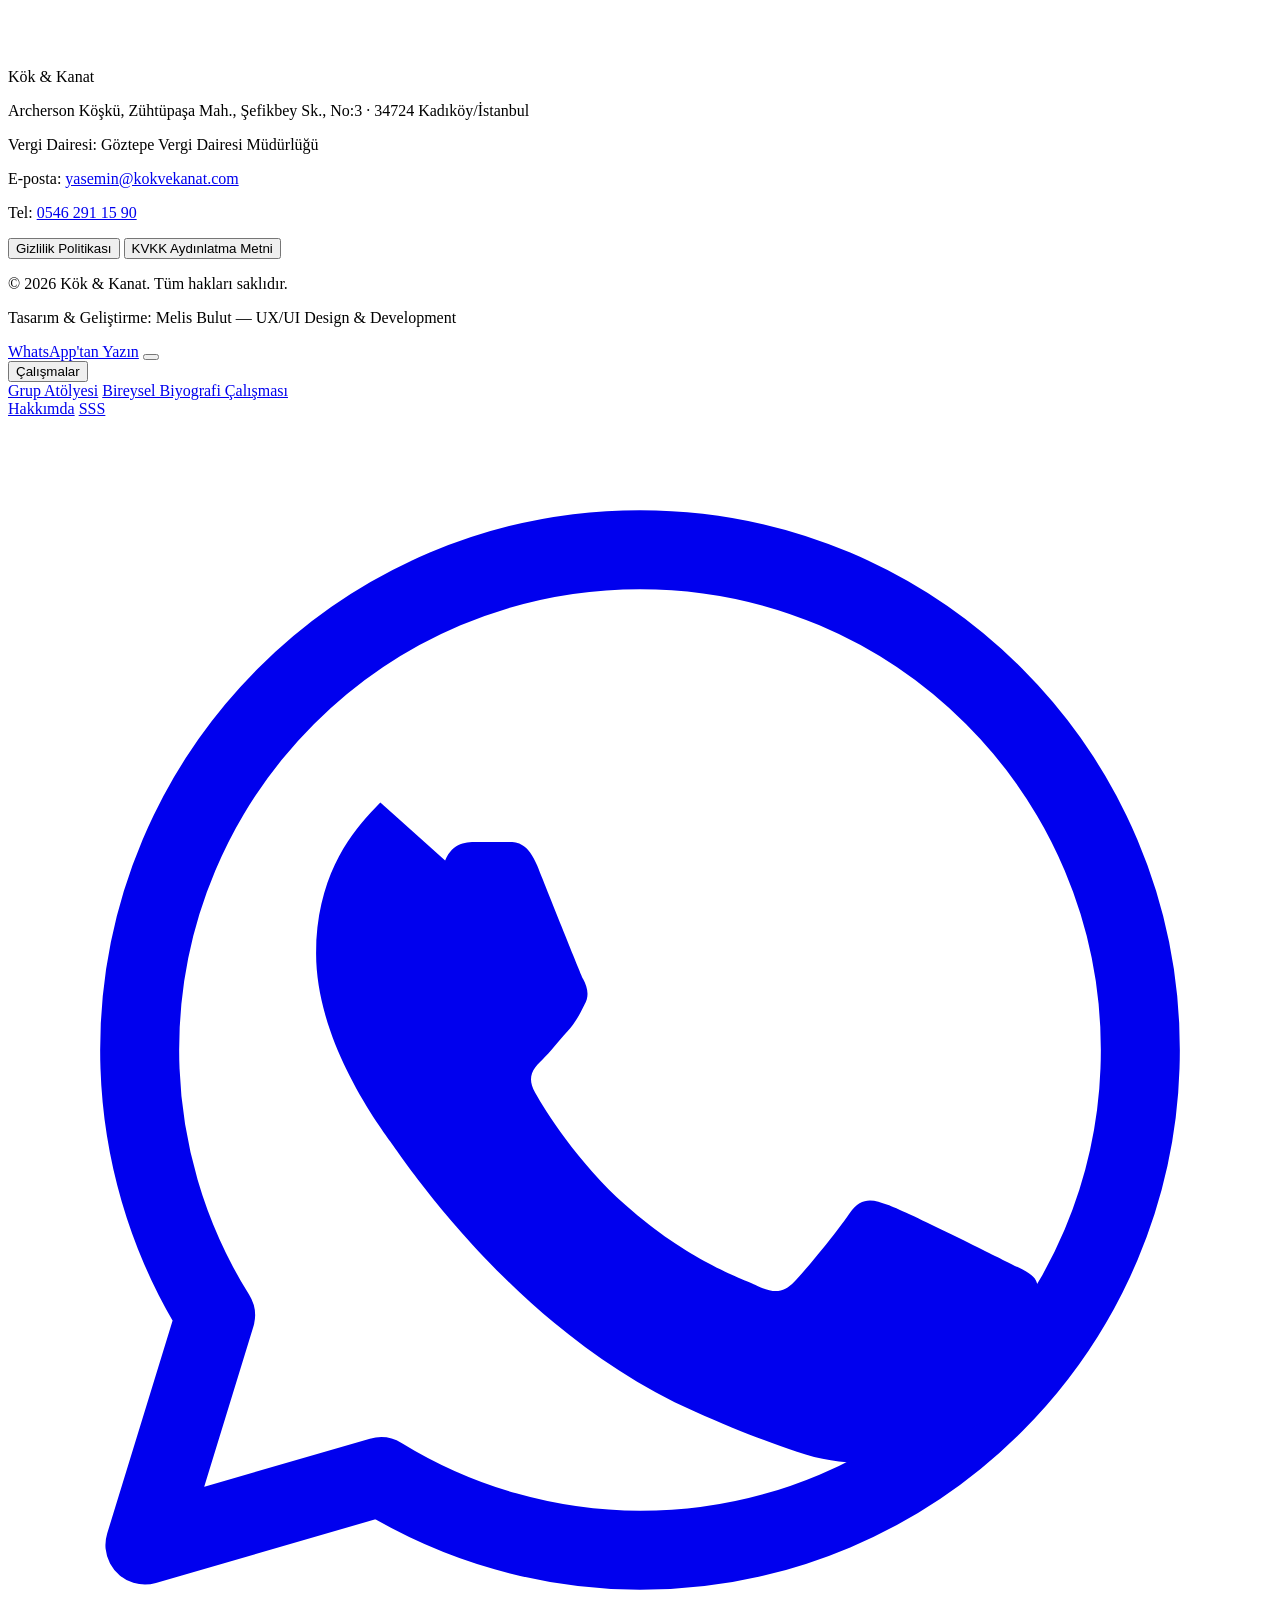
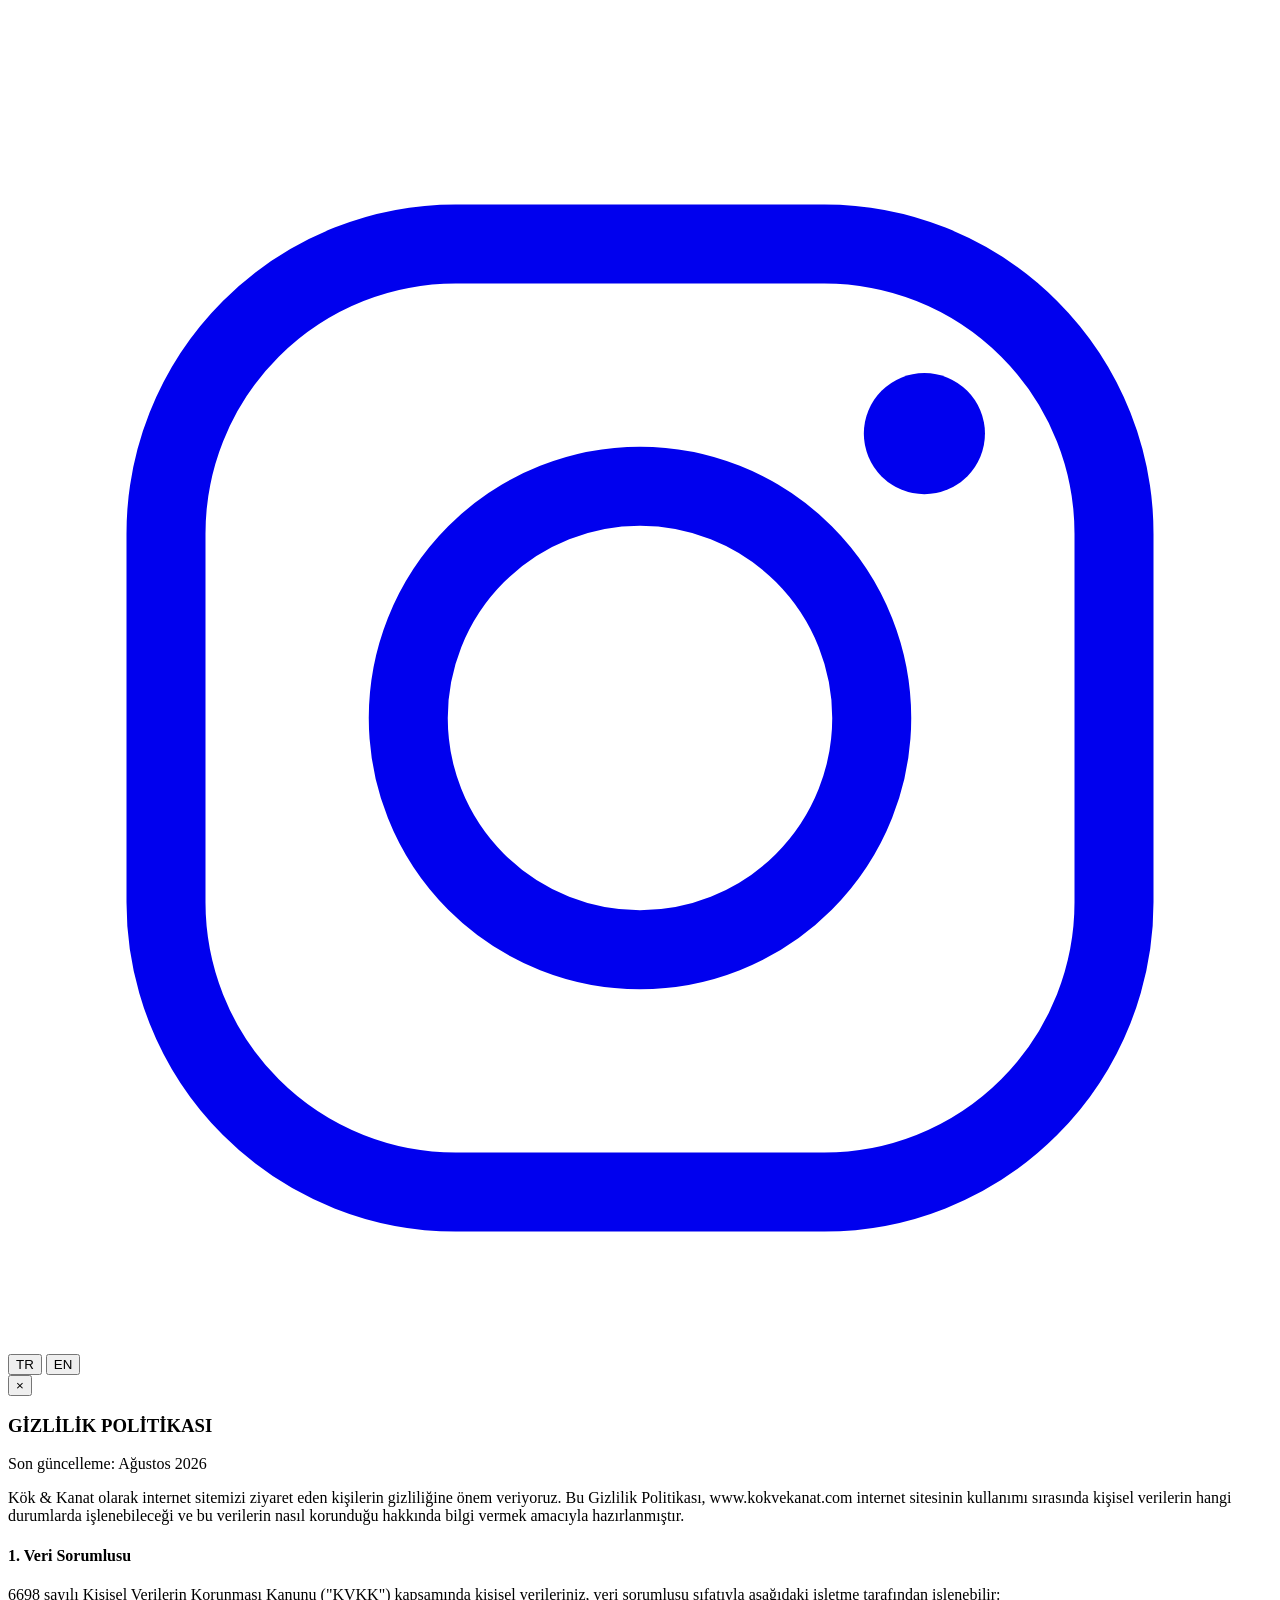
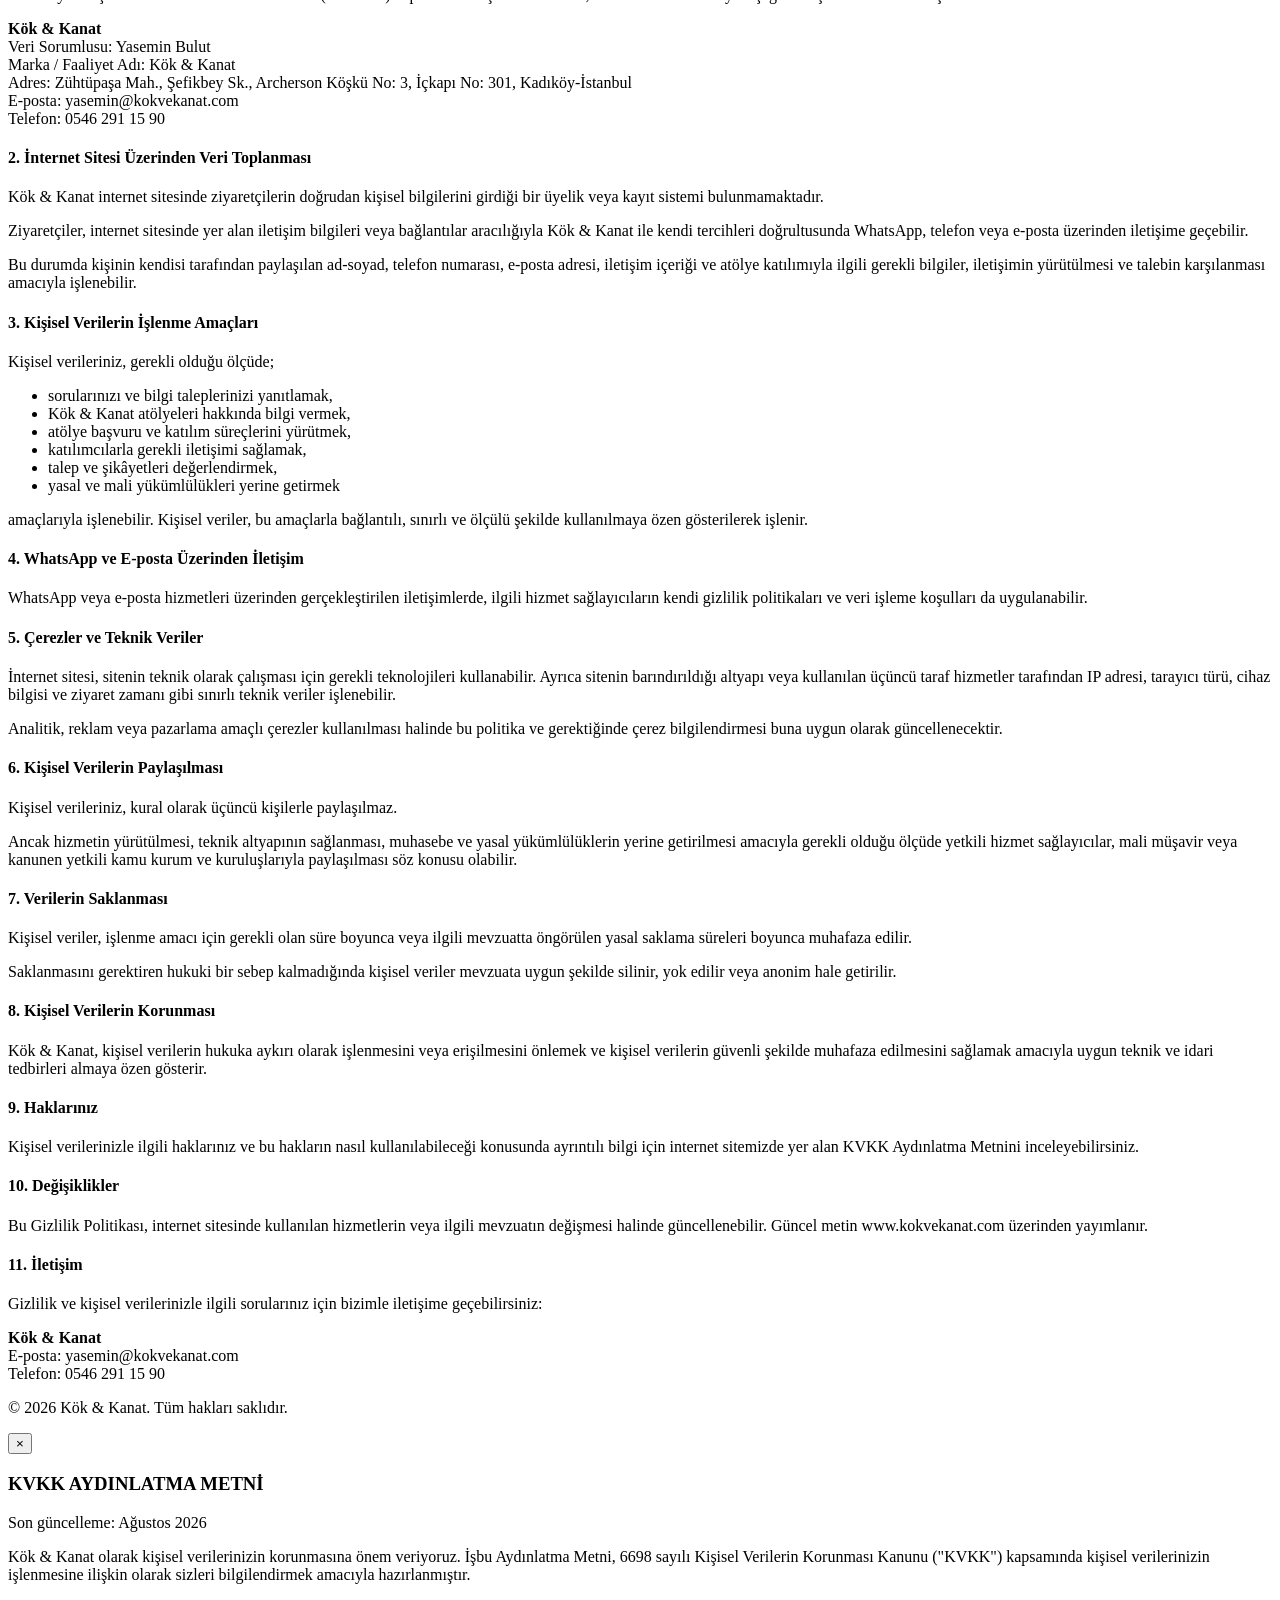
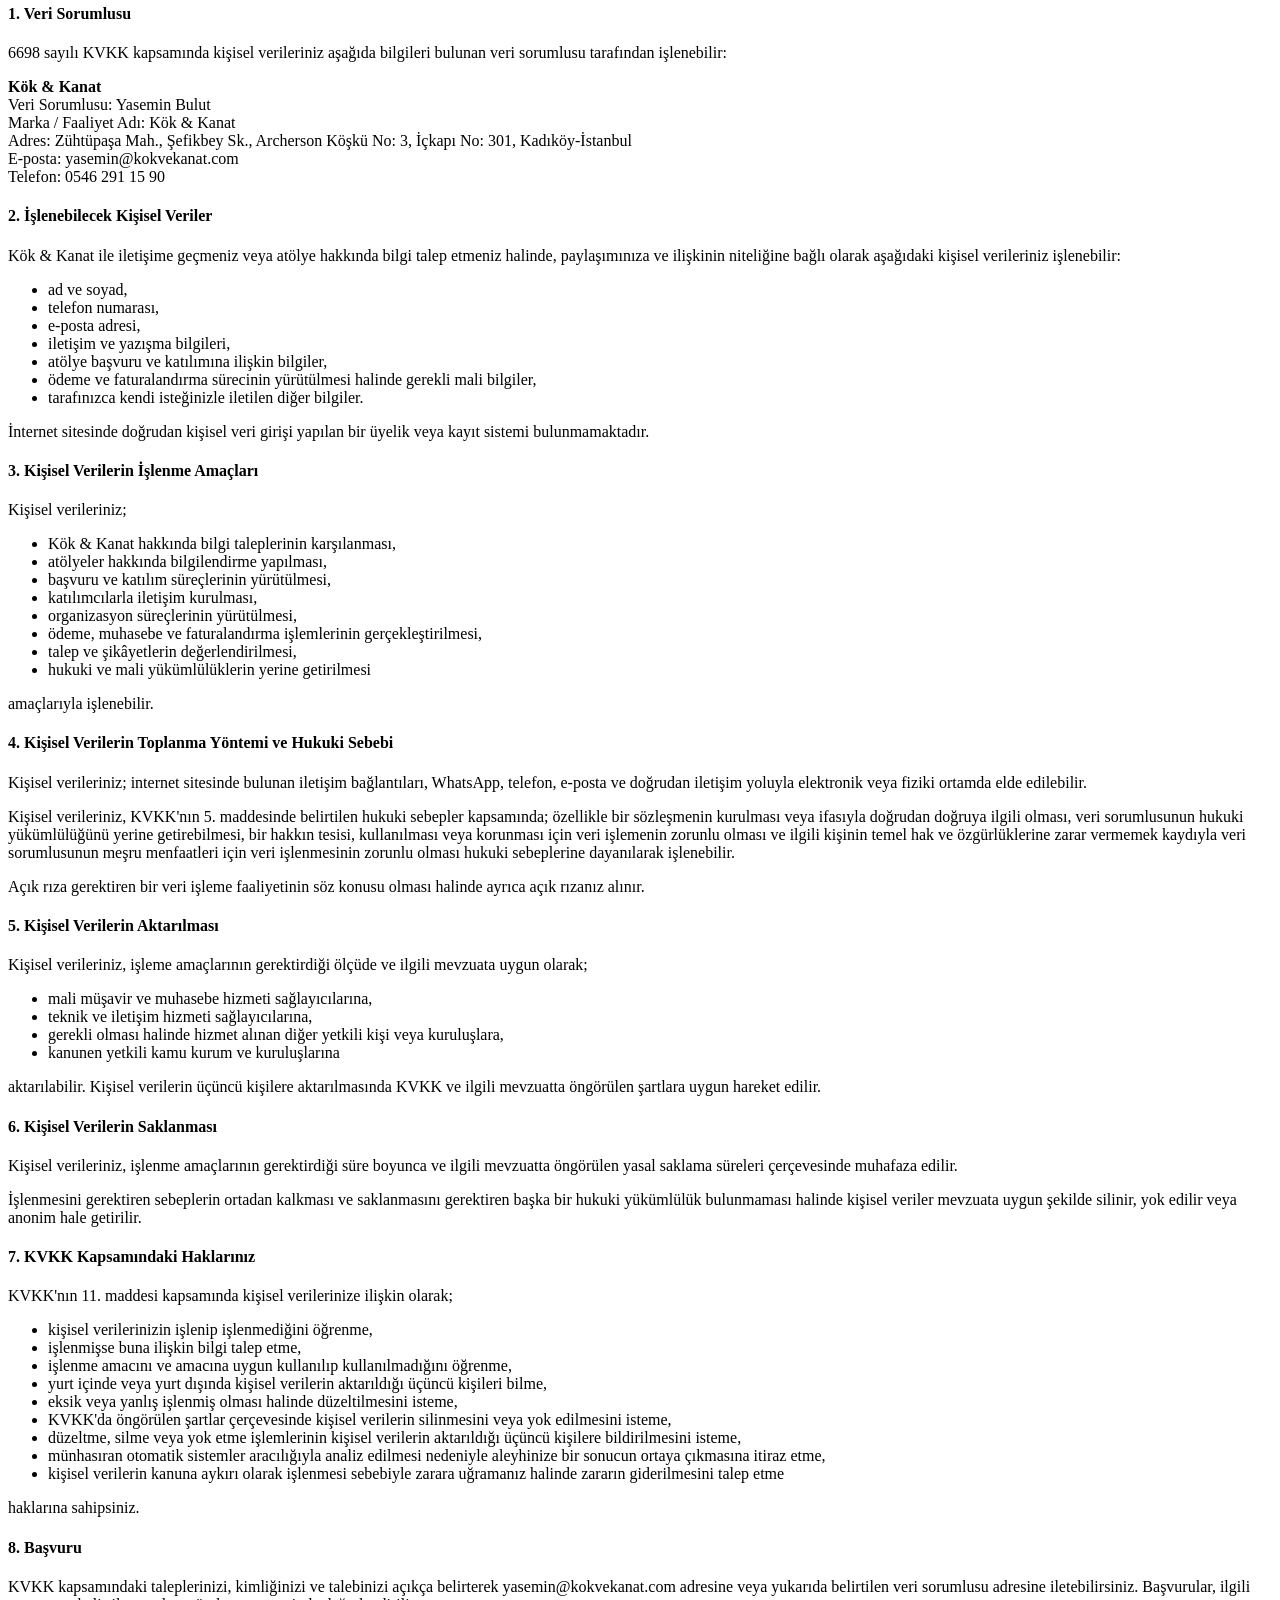
==== commit a6473f72: "Update index.html" ====
--- a/index.html
+++ b/index.html
@@ -4,12 +4,12 @@
 <meta charset="UTF-8">
 <meta name="viewport" content="width=device-width, initial-scale=1.0">
 <title>Kök & Kanat — Kendine Doğru Bir Yolculuk Atölyesi</title>
-<meta name="description" content="Kök & Kanat, İstanbul'da altı buluşmadan oluşan yapılandırılmış bir biyografi ve öz-yansıma atölyesi. Yeni dönem ilkbaharda başlıyor.">
+<meta name="description" content="Kök & Kanat, İstanbul'da grup atölyesi ve bireysel biyografi çalışması olarak sunulan, yapılandırılmış biyografi ve öz-yansıma çalışmaları.">
 <link rel="canonical" href="https://kokvekanat.com/">
 
 <!-- Open Graph -->
 <meta property="og:title" content="Kök & Kanat — Kendine Doğru Bir Yolculuk Atölyesi">
-<meta property="og:description" content="İstanbul'da altı buluşmadan oluşan yapılandırılmış biyografi atölyesi. Yeni dönem ilkbaharda başlıyor.">
+<meta property="og:description" content="İstanbul'da grup atölyesi ve bireysel biyografi çalışması olarak sunulan, yapılandırılmış biyografi ve öz-yansıma çalışmaları.">
 <meta property="og:type" content="website">
 <meta property="og:url" content="https://kokvekanat.com/">
 <meta property="og:image" content="https://kokvekanat.com/kapanis-arka-plan.jpg">
@@ -18,7 +18,7 @@
 <!-- Twitter -->
 <meta name="twitter:card" content="summary_large_image">
 <meta name="twitter:title" content="Kök & Kanat — Kendine Doğru Bir Yolculuk Atölyesi">
-<meta name="twitter:description" content="İstanbul'da altı buluşmadan oluşan yapılandırılmış biyografi atölyesi.">
+<meta name="twitter:description" content="İstanbul'da grup atölyesi ve bireysel biyografi çalışması olarak sunulan biyografi ve öz-yansıma çalışmaları.">
 <meta name="twitter:image" content="https://kokvekanat.com/kapanis-arka-plan.jpg">
 
 <!-- Favicon: real files for reliable Google Search / browser tab / iOS pickup -->
@@ -32,472 +32,14 @@
 <link rel="preconnect" href="https://fonts.gstatic.com" crossorigin>
 <link href="https://fonts.googleapis.com/css2?family=Fraunces:ital,opsz,wght@0,9..144,300;0,9..144,500;1,9..144,400&family=Inter:wght@400;500;600&display=swap" rel="stylesheet">
 
-<style>
-/* ==========================================================================
-   KÖK & KANAT — Editorial Luxury (single-file demo build)
-   Premium magazine-inspired concept. Generous whitespace, restrained serif
-   display type, hairline rules, asymmetric editorial grid.
-   ========================================================================== */
-
-:root {
-  --color-paper: #F1EAD9;
-  --color-paper-alt: #E7DEC9;
-  --color-ink: #2B2418;
-  --color-clay: #A85C3B;
-  --color-sage: #6E7A5E;
-  --color-gold: #B08D4F;
-  --color-line: rgba(43, 36, 24, 0.14);
-
-  --font-display: 'Fraunces', Georgia, 'Times New Roman', serif;
-  --font-body: 'Inter', -apple-system, BlinkMacSystemFont, 'Segoe UI', sans-serif;
-
-  --wrap-width: 1120px;
-  --space-1: 0.5rem;
-  --space-2: 1rem;
-  --space-3: 1.75rem;
-  --space-4: 2.75rem;
-  --space-5: 4.5rem;
-  --space-6: 7rem;
-
-  --radius: 2px;
-  --ease: cubic-bezier(0.22, 1, 0.36, 1);
-}
-
-*, *::before, *::after { box-sizing: border-box; }
-html { scroll-behavior: smooth; }
-@media (prefers-reduced-motion: reduce) {
-  html { scroll-behavior: auto; }
-  *, *::before, *::after { animation-duration: 0.01ms !important; transition-duration: 0.01ms !important; }
-}
-
-body {
-  margin: 0;
-  background: var(--color-paper);
-  color: var(--color-ink);
-  font-family: var(--font-body);
-  font-size: 16px;
-  line-height: 1.6;
-  -webkit-font-smoothing: antialiased;
-}
-
-img, svg.media { max-width: 100%; display: block; height: auto; }
-a { color: inherit; }
-ul, ol { margin: 0; padding: 0; list-style: none; }
-h1, h2, h3, p { margin: 0; }
-
-.wrap {
-  max-width: var(--wrap-width);
-  margin: 0 auto;
-  padding: 0 1.5rem;
-}
-
-.skip-link {
-  position: absolute;
-  left: -9999px;
-  top: 0;
-  background: var(--color-ink);
-  color: var(--color-paper);
-  padding: 0.75rem 1.25rem;
-  z-index: 100;
-}
-.skip-link:focus { left: 1rem; top: 1rem; }
-
-:focus-visible {
-  outline: 2px solid var(--color-clay);
-  outline-offset: 3px;
-}
-
-/* Header */
-.site-header {
-  position: static;
-  top: 0;
-  z-index: 50;
-  background: rgba(241, 234, 217, 0.9);
-  backdrop-filter: blur(6px);
-  border-bottom: 1px solid transparent;
-  transition: border-color 0.3s var(--ease), background-color 0.4s var(--ease);
-}
-.site-header.is-scrolled { background: rgba(241, 234, 217, 0.55); border-bottom-color: var(--color-line); }
-@media (min-width: 900px) {
-  .site-header { position: sticky; }
-}
-
-.header-inner {
-  display: flex;
-  flex-wrap: wrap;
-  align-items: center;
-  gap: 0.6rem var(--space-3);
-  padding-top: 1.1rem;
-  padding-bottom: 1.1rem;
-}
-
-.logo {
-  display: flex; align-items: center; gap: 0.6rem;
-  font-family: var(--font-display);
-  font-weight: 500;
-  font-size: 1.15rem;
-  letter-spacing: 0.02em;
-  text-decoration: none;
-  white-space: nowrap;
-}
-.logo-mark { height: 52px; width: auto; display: block; }
-.logo-text { line-height: 1; }
-.logo-amp { color: var(--color-clay); font-style: italic; }
-
-.main-nav {
-  display: flex; flex-wrap: wrap; gap: 0.5rem 1.2rem;
-  font-size: 0.9rem; margin-left: 0; order: 3; flex-basis: 100%;
-}
-.main-nav a { text-decoration: none; opacity: 0.8; white-space: nowrap; }
-.main-nav a:hover { opacity: 1; }
-
-/* Language switch — sliding pill indicator */
-.lang-switch {
-  position: relative; display: inline-flex; border: 1px solid var(--color-line); border-radius: 999px;
-  padding: 2px; flex-shrink: 0; margin-left: auto;
-}
-.lang-indicator {
-  position: absolute; top: 2px; bottom: 2px; left: 2px; width: calc(50% - 2px);
-  background: var(--color-ink); border-radius: 999px; z-index: 0;
-  transition: transform 0.6s cubic-bezier(0.65, 0, 0.35, 1);
-}
-.lang-switch.is-en .lang-indicator { transform: translateX(100%); }
-.lang-btn {
-  position: relative; z-index: 1;
-  border: none; background: transparent; cursor: pointer;
-  font-family: var(--font-body); font-size: 0.75rem; font-weight: 600; letter-spacing: 0.04em;
-  color: var(--color-ink); opacity: 0.55; padding: 0.3rem 0.65rem; border-radius: 999px;
-  transition: opacity 0.3s var(--ease), color 0.3s var(--ease), transform 0.3s var(--ease);
-}
-.lang-btn:hover { opacity: 0.85; }
-.lang-btn.is-active { opacity: 1; color: var(--color-paper); transform: scale(1.12); }
-@media (prefers-reduced-motion: reduce) {
-  .lang-indicator, .lang-btn { transition: none; }
-}
-
-@media (min-width: 600px) {
-  .main-nav { order: 0; flex-basis: auto; margin-left: var(--space-3); }
-  .lang-switch { margin-left: var(--space-3); }
-}
-
-/* Buttons */
-.btn {
-  display: inline-flex; align-items: center; justify-content: center; gap: 0.5rem;
-  padding: 0.85rem 1.6rem; border-radius: var(--radius);
-  font-family: var(--font-body); font-weight: 600; font-size: 0.95rem;
-  text-decoration: none; border: 1px solid transparent;
-  transition: transform 0.2s var(--ease), background-color 0.2s var(--ease), color 0.2s var(--ease);
-}
-.btn-primary { background: var(--color-ink); color: var(--color-paper); }
-.btn-primary:hover { background: var(--color-clay); }
-.btn-ghost {
-  background: transparent; border-color: var(--color-ink); color: var(--color-ink);
-  padding: 0.6rem 1.3rem; font-size: 0.85rem;
-}
-.btn-ghost:hover { background: var(--color-ink); color: var(--color-paper); }
-.btn-large { padding: 1.1rem 2.2rem; font-size: 1rem; }
-.btn-link {
-  font-size: 0.9rem; text-decoration: underline; text-underline-offset: 3px;
-  text-decoration-color: var(--color-clay);
-}
-
-/* Section rhythm */
-.section {
-  padding: var(--space-6) 0;
-  opacity: 0; transform: translateY(16px);
-  transition: opacity 0.7s var(--ease), transform 0.7s var(--ease);
-}
-.section.is-visible { opacity: 1; transform: none; }
-
-.section-label {
-  margin-bottom: var(--space-3);
-}
-.section-label-text {
-  font-family: var(--font-body); font-size: 0.95rem; font-weight: 600; letter-spacing: 0.22em;
-  text-transform: uppercase; color: var(--color-sage);
-}
-
-.section-title {
-  font-family: var(--font-display); font-weight: 300;
-  font-size: clamp(1.75rem, 3vw, 2.6rem); line-height: 1.2; max-width: 20ch;
-}
-
-/* Ornamental dividers between sections — echoes the root/wing mark */
-.ornament {
-  display: flex; align-items: center; justify-content: center; gap: var(--space-3);
-  max-width: 340px; margin: 0 auto; padding: 0 1.5rem; color: var(--color-gold);
-}
-.ornament-line { flex: 1; height: 1px; background: currentColor; opacity: 0.4; }
-.ornament-icon { flex-shrink: 0; width: 52px; height: 52px; opacity: 0.95; object-fit: contain; }
-.ornament-first { margin-top: var(--space-3); margin-bottom: var(--space-3); }
-
-/* Photo frame — passepartout mat, unified warm duotone, hover zoom + caption reveal */
-.photo-frame { border-radius: 3px; }
-.photo-frame-inner {
-  position: relative; overflow: hidden; border-radius: 3px; background: var(--color-paper-alt);
-  box-shadow: 0 26px 48px -22px rgba(43, 36, 24, 0.4);
-}
-.photo-frame-inner.aspect-portrait { aspect-ratio: 4 / 5; }
-.photo-frame-inner.aspect-landscape { aspect-ratio: 4 / 3; }
-.photo-frame-inner img {
-  display: block; width: 100%; height: 100%; object-fit: cover;
-  filter: saturate(0.82) contrast(1.04);
-  transition: transform 0.8s var(--ease);
-}
-.photo-frame:hover .photo-frame-inner img,
-.photo-frame:focus-within .photo-frame-inner img { transform: scale(1.06); }
-.photo-frame-inner figcaption {
-  position: absolute; left: 0; right: 0; bottom: 0; z-index: 2;
-  padding: 2.2rem 1.1rem 0.9rem;
-  background: linear-gradient(to top, rgba(20, 16, 10, 0.82), rgba(20, 16, 10, 0));
-  color: var(--color-paper); font-size: 0.82rem; font-style: italic; line-height: 1.4;
-  opacity: 0; transform: translateY(8px);
-  transition: opacity 0.35s var(--ease), transform 0.35s var(--ease);
-}
-.photo-frame:hover .photo-frame-inner figcaption,
-.photo-frame:focus-within .photo-frame-inner figcaption { opacity: 1; transform: none; }
-@media (prefers-reduced-motion: reduce) {
-  .photo-frame-inner img { transition: none; }
-}
-
-/* Oversized decorative quotation mark beside the pull-quote */
-.quote-mark {
-  font-family: var(--font-display); font-style: italic; color: var(--color-gold);
-  font-size: 4.5rem; line-height: 0.6; opacity: 0.55; display: block; margin-bottom: 0.25rem;
-}
-
-/* Hero */
-.hero { padding: var(--space-5) 0 calc(var(--space-6) + var(--space-3)); border-bottom: 1px solid var(--color-line); }
-.hero-grid { max-width: 780px; }
-.eyebrow {
-  font-size: 0.78rem; letter-spacing: 0.16em; text-transform: uppercase;
-  color: var(--color-clay); margin-bottom: var(--space-3);
-}
-.hero-title {
-  font-family: var(--font-display); font-weight: 300;
-  font-size: clamp(2.6rem, 6vw, 4.6rem); line-height: 1.08; letter-spacing: -0.01em;
-}
-.hero-lede { margin-top: var(--space-3); font-size: 1.15rem; max-width: 46ch; color: rgba(43, 36, 24, 0.82); }
-.hero-actions { margin-top: var(--space-4); display: flex; align-items: center; gap: var(--space-3); flex-wrap: wrap; }
-
-/* Intro */
-.intro-grid { display: grid; gap: var(--space-4); }
-.pull-quote {
-  font-family: var(--font-display); font-style: italic; font-weight: 400;
-  font-size: clamp(1.4rem, 2.6vw, 1.9rem); line-height: 1.4; color: var(--color-clay);
-  border-left: 2px solid var(--color-clay); padding-left: var(--space-3); margin-bottom: var(--space-3);
-}
-.intro-copy p + p { margin-top: var(--space-2); }
-.intro-body { display: grid; gap: var(--space-4); }
-@media (min-width: 900px) { .intro-grid { grid-template-columns: 220px 1fr; align-items: start; } }
-@media (min-width: 700px) { .intro-body { grid-template-columns: 1.3fr 1fr; align-items: start; } }
-
-/* Who list */
-.who-list { margin-top: var(--space-4); display: grid; gap: var(--space-2) var(--space-4); }
-.who-list li { padding: var(--space-2) 0; border-bottom: 1px solid var(--color-line); font-size: 1.05rem; }
-@media (min-width: 700px) { .who-list { grid-template-columns: 1fr 1fr; } }
-
-/* Journey / stations */
-.stations { margin-top: var(--space-4); display: grid; gap: var(--space-3); }
-.station {
-  padding: var(--space-3) 0; border-top: 1px solid var(--color-line);
-  display: grid; grid-template-columns: 3rem 1fr; gap: var(--space-2);
-  opacity: 0; transform: translateY(12px);
-  transition: opacity 0.6s var(--ease), transform 0.6s var(--ease);
-}
-.station.is-visible { opacity: 1; transform: none; }
-.station-no { font-family: var(--font-display); font-style: italic; font-size: 1.4rem; color: var(--color-clay); }
-.station h3 { font-family: var(--font-display); font-size: 1.25rem; font-weight: 500; margin-bottom: 0.35rem; }
-.station-sub { font-style: italic; color: var(--color-clay); margin-bottom: 0.4rem; }
-.station p { max-width: 60ch; color: rgba(43, 36, 24, 0.82); }
-@media (min-width: 700px) {
-  .stations { grid-template-columns: 1fr 1fr; gap: var(--space-4) var(--space-4); }
-  .station { border-top: none; padding: 0; }
-}
-
-/* About Yasemin */
-.about-grid { display: grid; gap: var(--space-4); align-items: center; }
-.about-title { color: var(--color-sage); font-weight: 600; margin: 0.4rem 0 var(--space-2); }
-.about-copy p + p { margin-top: var(--space-2); }
-.about-path {
-  max-width: 640px; margin: var(--space-5) auto 0; padding-top: var(--space-4);
-  border-top: 1px solid var(--color-line);
-}
-.about-path-title {
-  font-family: var(--font-display); font-weight: 500; font-size: 1.4rem;
-  color: var(--color-clay); margin-bottom: var(--space-3);
-}
-.about-path p { color: rgba(43, 36, 24, 0.85); }
-.about-path p + p { margin-top: var(--space-2); }
-@media (min-width: 800px) { .about-grid { grid-template-columns: 340px 1fr; } }
-
-/* Details + price */
-.details-grid { margin-top: var(--space-4); display: grid; gap: var(--space-3); }
-.detail-item { padding: var(--space-3); border: 1px solid var(--color-line); border-radius: var(--radius); }
-.detail-item h3 {
-  font-family: var(--font-display); font-size: 1.05rem; font-weight: 500;
-  margin-bottom: 0.4rem; color: var(--color-clay);
-}
-.price { font-size: 1.4rem; font-family: var(--font-display); }
-@media (min-width: 700px) { .details-grid { grid-template-columns: repeat(3, 1fr); } }
-
-.venue-gallery { margin-top: var(--space-5); display: grid; gap: var(--space-3); }
-@media (min-width: 700px) { .venue-gallery { grid-template-columns: 1fr 1fr; } }
-
-/* FAQ */
-.faq-list { margin-top: var(--space-4); max-width: 760px; }
-.faq-item { border-bottom: 1px solid var(--color-line); padding: var(--space-2) 0; }
-.faq-item summary {
-  cursor: pointer; font-family: var(--font-display); font-size: 1.1rem;
-  font-weight: 500; padding: 0.4rem 0; list-style: none;
-}
-.faq-item summary::-webkit-details-marker { display: none; }
-.faq-item summary::after { content: '+'; float: right; color: var(--color-clay); }
-.faq-item[open] summary::after { content: '–'; }
-.faq-item p { margin-top: 0.6rem; color: rgba(43, 36, 24, 0.82); max-width: 60ch; }
-
-/* Final CTA */
-.final-cta {
-  text-align: center; color: var(--color-paper); border-radius: var(--radius);
-  background-image: linear-gradient(rgba(20, 16, 10, 0.82), rgba(20, 16, 10, 0.82)), url('kapanis-arka-plan.jpg');
-  background-size: cover; background-position: 65% 60%; background-color: var(--color-ink);
-  padding: var(--space-6) var(--space-3);
-}
-.final-cta .section-title { color: var(--color-paper); margin: 0 auto var(--space-2); }
-.final-cta p { color: rgba(241, 234, 217, 0.85); margin-bottom: var(--space-3); }
-.final-cta .btn-primary { background: var(--color-clay); color: var(--color-paper); }
-.final-cta .btn-primary:hover { background: var(--color-gold); }
-
-/* Footer */
-.site-footer { border-top: 1px solid var(--color-line); padding: var(--space-5) 0 var(--space-3); font-size: 0.9rem; }
-.footer-grid { display: grid; gap: var(--space-4); }
-.footer-logo { font-size: 1.1rem; margin-bottom: 0.3rem; }
-.footer-note { color: var(--color-sage); }
-.footer-social { display: flex; gap: 0.75rem; margin-top: var(--space-3); }
-.social-btn {
-  width: 46px; height: 46px; border-radius: 50%; background: var(--color-ink); color: var(--color-paper);
-  display: flex; align-items: center; justify-content: center; flex-shrink: 0;
-  transition: background-color 0.25s var(--ease), transform 0.25s var(--ease);
-}
-.social-btn svg { width: 22px; height: 22px; }
-.social-btn:hover { background: var(--color-clay); transform: translateY(-2px); }
-.social-btn--sm { width: 34px; height: 34px; }
-.social-btn--sm svg { width: 17px; height: 17px; }
-.nav-social { display: flex; gap: 0.5rem; align-items: center; }
-.fixed-menu-panel .nav-social { margin: 0.3rem 0.6rem 0; }
-.nav-social .social-btn {
-  background: transparent; color: var(--color-ink); opacity: 0.8;
-}
-.nav-social .social-btn:hover { background: transparent; color: var(--color-clay); opacity: 1; transform: none; }
-.footer-legal p { margin: 0.2rem 0; color: rgba(43, 36, 24, 0.75); }
-.footer-links { display: flex; flex-direction: column; gap: 0.5rem; }
-.footer-links a { text-decoration: none; opacity: 0.85; }
-.footer-links a:hover { opacity: 1; text-decoration: underline; }
-.footer-link-btn {
-  background: none; border: none; padding: 0; margin: 0; text-align: left;
-  font-family: var(--font-body); font-size: inherit; color: inherit; cursor: pointer;
-  text-decoration: none; opacity: 0.85;
-}
-.footer-link-btn:hover { opacity: 1; text-decoration: underline; }
-
-/* Legal document modal */
-.modal-overlay {
-  position: fixed; inset: 0; z-index: 200; display: none;
-  background: rgba(20, 16, 10, 0.55); backdrop-filter: blur(2px);
-  padding: 4vh 1rem; overflow-y: auto;
-}
-.modal-overlay.is-open { display: block; }
-.modal-panel {
-  position: relative; max-width: 720px; margin: 0 auto;
-  background: var(--color-paper); border-radius: 4px;
-  padding: var(--space-4) var(--space-3) var(--space-4);
-  box-shadow: 0 30px 60px -20px rgba(20, 16, 10, 0.5);
-}
-@media (min-width: 700px) {
-  .modal-panel { padding: var(--space-5) var(--space-4); }
-}
-.modal-close {
-  position: absolute; top: 1rem; right: 1rem; width: 36px; height: 36px;
-  border: 1px solid var(--color-line); border-radius: 50%; background: var(--color-paper);
-  color: var(--color-ink); font-size: 1.1rem; line-height: 1; cursor: pointer;
-}
-.modal-close:hover { background: var(--color-ink); color: var(--color-paper); }
-.modal-body { max-width: 62ch; }
-.modal-body h3 {
-  font-family: var(--font-display); font-weight: 500; font-size: 1.7rem;
-  margin: 0 0 0.3rem;
-}
-.modal-body .modal-updated { color: var(--color-sage); font-size: 0.85rem; margin-bottom: var(--space-3); }
-.modal-body h4 {
-  font-family: var(--font-display); font-weight: 500; font-size: 1.1rem;
-  color: var(--color-clay); margin: var(--space-3) 0 0.4rem;
-}
-.modal-body p { margin: 0.6rem 0; color: rgba(43, 36, 24, 0.85); }
-.modal-body ul { margin: 0.6rem 0; padding-left: 1.2rem; list-style: disc; }
-.modal-body li { margin: 0.3rem 0; color: rgba(43, 36, 24, 0.85); }
-.modal-body strong { color: var(--color-ink); }
-
-.footer-copy { text-align: center; margin-top: var(--space-4); color: rgba(43, 36, 24, 0.6); font-size: 0.8rem; }
-.site-credit {
-  text-align: center; margin-top: 0.75rem; padding-top: 0.75rem;
-  border-top: 1px solid var(--color-line);
-  color: rgba(43, 36, 24, 0.45); font-size: 0.72rem; letter-spacing: 0.04em;
-}
-@media (min-width: 800px) { .footer-grid { grid-template-columns: 1fr 1fr 1fr; } }
-
-/* Mobile sticky CTA */
-.mobile-sticky-cta {
-  position: fixed; left: 1rem; right: 1rem; bottom: 1rem; z-index: 60; text-align: center;
-  background: var(--color-ink); color: var(--color-paper); padding: 0.9rem; border-radius: var(--radius);
-  text-decoration: none; font-weight: 600; box-shadow: 0 8px 24px rgba(43, 36, 24, 0.25);
-}
-@media (min-width: 900px) { .mobile-sticky-cta { display: none; } }
-
-/* Fixed hamburger menu — independent of the header, always pinned to the viewport */
-.fixed-menu-toggle {
-  position: fixed; top: 5.25rem; right: 1rem; z-index: 90;
-  width: 44px; height: 44px; border-radius: 50%; border: none;
-  background: var(--color-ink); box-shadow: 0 8px 20px rgba(43, 36, 24, 0.35);
-  display: flex; flex-direction: column; align-items: center; justify-content: center; gap: 5px;
-  cursor: pointer;
-}
-.fixed-menu-toggle span {
-  display: block; width: 18px; height: 2px; background: var(--color-paper); border-radius: 2px;
-  transition: transform 0.25s var(--ease), opacity 0.25s var(--ease);
-}
-.fixed-menu-toggle[aria-expanded="true"] span:nth-child(1) { transform: translateY(7px) rotate(45deg); }
-.fixed-menu-toggle[aria-expanded="true"] span:nth-child(2) { opacity: 0; }
-.fixed-menu-toggle[aria-expanded="true"] span:nth-child(3) { transform: translateY(-7px) rotate(-45deg); }
-
-.fixed-menu-panel {
-  position: fixed; top: 8.5rem; right: 1rem; z-index: 89;
-  min-width: 200px; background: var(--color-paper); border-radius: 4px;
-  box-shadow: 0 20px 44px -14px rgba(43, 36, 24, 0.45);
-  padding: 0.75rem;
-  display: flex; flex-direction: column; gap: 0.35rem;
-  opacity: 0; transform: translateY(-8px) scale(0.98); pointer-events: none;
-  transition: opacity 0.25s var(--ease), transform 0.25s var(--ease);
-}
-.fixed-menu-panel.is-open { opacity: 1; transform: none; pointer-events: auto; }
-.fixed-menu-panel a { text-decoration: none; padding: 0.5rem 0.6rem; border-radius: 3px; color: var(--color-ink); }
-.fixed-menu-panel .social-btn { padding: 0; }
-.fixed-menu-panel a:hover { background: var(--color-paper-alt); }
-.fixed-menu-panel .lang-switch { align-self: flex-start; margin: 0.3rem 0.6rem 0; }
-@media (prefers-reduced-motion: reduce) {
-  .fixed-menu-toggle span, .fixed-menu-panel { transition: none; }
-}
-@media (min-width: 900px) {
-  .fixed-menu-toggle { display: none; }
-  .fixed-menu-panel { display: none; }
-}
-</style>
+<link rel="stylesheet" href="styles.css">
 <script type="application/ld+json">
 {
   "@context": "https://schema.org",
   "@type": "EducationalOrganization",
   "name": "Kök & Kanat",
   "url": "https://kokvekanat.com/",
-  "description": "İstanbul'da altı buluşmadan oluşan yapılandırılmış biyografi ve öz-yansıma atölyesi.",
+  "description": "İstanbul'da grup atölyesi ve bireysel biyografi çalışması olarak sunulan, yapılandırılmış biyografi ve öz-yansıma çalışmaları.",
   "address": {
     "@type": "PostalAddress",
     "streetAddress": "Archerson Köşkü, Zühtüpaşa Mah., Şefikbey Sk., No:3",
@@ -515,37 +57,8 @@
   }
 }
 </script>
-<script type="application/ld+json">
-{
-  "@context": "https://schema.org",
-  "@type": "Course",
-  "name": "Kök & Kanat Atölyesi",
-  "description": "Kendi yaşam hikâyenize adım adım bakabileceğiniz, altı buluşmadan oluşan yapılandırılmış bir atölye programı.",
-  "provider": {
-    "@type": "Organization",
-    "name": "Kök & Kanat",
-    "sameAs": "https://kokvekanat.com/"
-  },
-  "hasCourseInstance": {
-    "@type": "CourseInstance",
-    "courseMode": "Onsite",
-    "location": {
-      "@type": "Place",
-      "name": "Archerson Köşkü",
-      "address": {
-        "@type": "PostalAddress",
-        "streetAddress": "Zühtüpaşa Mah., Şefikbey Sk., No:3",
-        "addressLocality": "Kadıköy",
-        "addressRegion": "İstanbul",
-        "postalCode": "34724",
-        "addressCountry": "TR"
-      }
-    }
-  }
-}
-</script>
 </head>
-<body>
+<body data-title-en="Kök &amp; Kanat — A Journey Towards Yourself">
 
 <a class="skip-link" href="#ana-icerik">İçeriğe geç</a>
 
@@ -556,10 +69,15 @@
       <span class="logo-text">Kök <span class="logo-amp">&amp;</span> Kanat</span>
     </a>
     <nav class="main-nav" aria-label="Ana menü">
-      <a href="#atolye" data-i18n="nav.atolye">Atölye</a>
+      <div class="nav-dropdown" data-nav-dropdown>
+        <button type="button" class="nav-dropdown-trigger" data-nav-dropdown-trigger aria-expanded="false" aria-haspopup="true" data-i18n="nav.calismalar">Çalışmalar</button>
+        <div class="nav-dropdown-panel" data-nav-dropdown-panel>
+          <a href="calismalar-grup.html" data-i18n="calismalar.jump.grup">Grup Atölyesi</a>
+          <a href="calismalar-bireysel.html" data-i18n="calismalar.jump.bireysel">Bireysel Biyografi Çalışması</a>
+        </div>
+      </div>
       <a href="#yasemin" data-i18n="nav.yasemin">Hakkımda</a>
-      <a href="#detaylar" data-i18n="nav.detaylar">Detaylar</a>
-      <a href="#faq">FAQ</a>
+      <a href="#faq" data-i18n="nav.faq">SSS</a>
       <div class="nav-social">
         <a href="#" class="social-btn social-btn--sm" data-wa="b" aria-label="WhatsApp">
           <svg viewBox="0 0 24 24" fill="none" aria-hidden="true">
@@ -594,7 +112,7 @@
       <p class="hero-lede" data-i18n="hero.lede">Hayatın bir bölümü kapanırken, bir sonrakine nasıl geçeceğimizi her zaman bilemeyiz. Kök &amp; Kanat, tam da böyle zamanlarda durmak, geride kalanlara bakmak ve bundan sonrasına daha bilinçli yönelmek için kendinize ayırabileceğiniz altı buluşmalık bir atölye.</p>
       <div class="hero-actions">
         <a class="btn btn-primary" data-wa="a" href="#" data-i18n="cta.info">WhatsApp'tan Bilgi Alın</a>
-        <a class="btn-link" href="#atolye" data-i18n="cta.explore">Atölyeyi keşfedin ↓</a>
+        <a class="btn-link" href="#giris" data-i18n="cta.explore">Devamını keşfedin ↓</a>
       </div>
     </div>
   </section>
@@ -633,70 +151,6 @@
     <span class="ornament-line"></span>
   </div>
 
-  <!-- JOURNEY -->
-  <section class="section journey" id="atolye">
-    <div class="wrap">
-      <p class="section-label"><span class="section-label-text" data-i18n="label.yolculuk">Atölye Yolculuğu</span></p>
-      <h2 class="section-title" data-i18n="journey.title">Altı buluşmada hikâyene yeniden bak.</h2>
-      <ol class="stations">
-        <li class="station">
-          <span class="station-no">I</span>
-          <div>
-            <h3 data-i18n="station1.h">Başlangıç — Köklerim</h3>
-            <p class="station-sub" data-i18n="station1.sub">Durmak ve bakmak.</p>
-            <p data-i18n="station1.p">Önce bulunduğunuz yere varır, hızınızı biraz yavaşlatır ve sizi bugüne getiren köklere dönüp bakarsınız.</p>
-          </div>
-        </li>
-        <li class="station">
-          <span class="station-no">II</span>
-          <div>
-            <h3 data-i18n="station2.h">Aile ve İlk Deneyimler</h3>
-            <p class="station-sub" data-i18n="station2.sub">Hikâyenin başladığı yere bakmak.</p>
-            <p data-i18n="station2.p">Ailenizden, ilişkilerinizden ve ilk deneyimlerinizden bugüne taşıdığınız izleri fark etmeye başlarsınız.</p>
-          </div>
-        </li>
-        <li class="station">
-          <span class="station-no">III</span>
-          <div>
-            <h3 data-i18n="station3.h">Dönüm Noktaları</h3>
-            <p class="station-sub" data-i18n="station3.sub">Geçtiğiniz yolları görmek.</p>
-            <p data-i18n="station3.p">Hayat çizginizde sizi değiştiren, yönünüzü etkileyen ve bugünkü sizi şekillendiren dönüm noktalarına bakarsınız.</p>
-          </div>
-        </li>
-        <li class="station">
-          <span class="station-no">IV</span>
-          <div>
-            <h3 data-i18n="station4.h">Tekrarlar</h3>
-            <p class="station-sub" data-i18n="station4.sub">Bağlantıları fark etmek.</p>
-            <p data-i18n="station4.p">Hayatınızda tekrar eden bazı örüntülere ve geçmişle bugün arasındaki bağlantılara daha yakından bakarsınız.</p>
-          </div>
-        </li>
-        <li class="station">
-          <span class="station-no">V</span>
-          <div>
-            <h3 data-i18n="station5.h">Bugünkü Ben</h3>
-            <p class="station-sub" data-i18n="station5.sub">Şimdi nerede olduğunuzu görmek.</p>
-            <p data-i18n="station5.p">Bugünkü değerlerinize, ihtiyaçlarınıza ve bundan sonrasına dair yönünüze odaklanırsınız.</p>
-          </div>
-        </li>
-        <li class="station">
-          <span class="station-no">VI</span>
-          <div>
-            <h3 data-i18n="station6.h">Hasat</h3>
-            <p class="station-sub" data-i18n="station6.sub">Yanınıza ne alacağınızı seçmek.</p>
-            <p data-i18n="station6.p">Altı buluşmada fark ettiklerinizi bir araya getirir, geride bırakmak ve yanınızda taşımak istediklerinize bakarak bundan sonrasına yönelirsiniz.</p>
-          </div>
-        </li>
-      </ol>
-    </div>
-  </section>
-
-  <div class="ornament" aria-hidden="true">
-    <span class="ornament-line"></span>
-    <img class="ornament-icon" src="logo-outline.png" alt="" loading="lazy">
-    <span class="ornament-line"></span>
-  </div>
-
   <!-- ABOUT YASEMIN -->
   <section class="section about" id="yasemin">
     <div class="wrap about-grid">
@@ -719,45 +173,6 @@
         <p data-i18n="about.path.p2">Kök &amp; Kanat biraz da bu düşünceden doğdu.</p>
         <p data-i18n="about.path.p3">Bu süreçte benim rolüm, yaratıcı çalışmalar, sorular ve paylaşımlar için oluşturduğum yapı içinde kendi hikâyenize yeniden bakabileceğiniz bir alan açmak. Hangi yoldan gitmeniz gerektiğini söylemek değil.</p>
         <p data-i18n="about.path.p4">Kendi yaşamımda da durmayı, yeniden bakmayı ve yön değiştirmeyi deneyimlemiş biri olarak, altı buluşma boyunca bu sürece eşlik ediyorum.</p>
-      </div>
-    </div>
-  </section>
-
-  <div class="ornament" aria-hidden="true">
-    <span class="ornament-line"></span>
-    <img class="ornament-icon" src="logo-outline.png" alt="" loading="lazy">
-    <span class="ornament-line"></span>
-  </div>
-
-  <!-- DETAILS -->
-  <section class="section details" id="detaylar">
-    <div class="wrap">
-      <p class="section-label"><span class="section-label-text" data-i18n="label.detaylar">Detaylar</span></p>
-      <div class="details-grid">
-        <div class="detail-item">
-          <h3 data-i18n="detail.tarih.h">Tarih</h3>
-          <p data-i18n="detail.tarih.p">KÖK &amp; KANAT Grup Atölyesi <strong>ilkbahar döneminde, 6 buluşma</strong> olarak yeniden gerçekleştirilecektir.<br><br>Buluşmaların <strong>gün, saat ve tarihleri</strong> program kesinleştikten sonra burada duyurulacaktır.</p>
-        </div>
-        <div class="detail-item">
-          <h3 data-i18n="detail.yer.h">Yer</h3>
-          <p data-i18n="detail.yer.p"><strong>Archerson Köşkü</strong><br>Zühtüpaşa Mahallesi<br>Şefikbey Sokak No: 3<br>34724 Kadıköy / İstanbul</p>
-        </div>
-        <div class="detail-item">
-          <h3 data-i18n="detail.grup.h">Grup</h3>
-          <p data-i18n="detail.grup.p">6–12 katılımcı<br>Küçük ve özenli tutulan bir grup alanı.</p>
-        </div>
-        <div class="detail-item">
-          <h3 data-i18n="detail.bireysel.h">Bireysel Çalışma</h3>
-          <p data-i18n="detail.bireysel.p"><strong>Kişisel randevu ile</strong><br>Bireysel biyografi çalışması, kişiye özel planlanan üç buluşmadan oluşur.</p>
-        </div>
-        <div class="detail-item">
-          <h3 data-i18n="detail.dil.h">Dil</h3>
-          <p data-i18n="detail.dil.p">Atölye dili Türkçedir.</p>
-        </div>
-        <div class="detail-item">
-          <h3 data-i18n="detail.yas.h">Yaş Aralığı</h3>
-          <p data-i18n="detail.yas.p">40 yaş ve üzeri yetişkinlere yöneliktir.</p>
-        </div>
       </div>
     </div>
   </section>
@@ -787,11 +202,7 @@
         </details>
         <details class="faq-item">
           <summary data-i18n="faq4.q">Nasıl katılabilirim?</summary>
-          <p data-i18n="faq4.a">KÖK &amp; KANAT'ta yaşam hikâyenize farklı biçimlerde bakabileceğiniz çalışma formatları bulunmaktadır.<br><br><strong>Grup Atölyesi</strong>, altı buluşmadan oluşan ve yaşam yolculuğuna grup içinde daha kapsamlı bakmaya alan açan uzun soluklu bir çalışmadır.<br><br><strong>Bireysel Biyografi Çalışması</strong> ise üç bireysel buluşmadan oluşur. Kendi yaşamınızda bugün sizi meşgul eden bir konu veya sorudan yola çıkarak geçmişten bugüne uzanan izlere ve bundan sonrasına bakabileceğiniz kişisel bir çalışma alanı sunar.<br><br>Size hangi çalışma biçiminin daha uygun olduğunu inceleyerek kendi ihtiyacınıza göre karar verebilirsiniz.</p>
-        </details>
-        <details class="faq-item">
-          <summary data-i18n="faq5.q">Bireysel biyografi çalışması nasıl ilerler?</summary>
-          <p data-i18n="faq5.a">Bireysel biyografi çalışması <strong>üç buluşmadan</strong> oluşur. Her buluşma yaklaşık <strong>60–90 dakika</strong> sürer.<br><br>İlk buluşmada bugün nerede olduğunuza ve neye bakmak istediğinize, ikinci buluşmada bu konunun yaşam öykünüzdeki izlerine, üçüncü buluşmada ise fark ettiklerinizden yola çıkarak bundan sonrasına bakılır.<br><br>İlk buluşmanın ardından çalışmaya devam etme zorunluluğu yoktur.</p>
+          <p data-i18n="faq4.a">KÖK &amp; KANAT'ta yaşam hikâyenize farklı biçimlerde bakabileceğiniz çalışma formatları bulunmaktadır.<br><br><a href="calismalar-grup.html"><strong>Grup Atölyesi</strong></a>, altı buluşmadan oluşan ve yaşam yolculuğuna grup içinde daha kapsamlı bakmaya alan açan uzun soluklu bir çalışmadır.<br><br><a href="calismalar-bireysel.html"><strong>Bireysel Biyografi Çalışması</strong></a> ise üç bireysel buluşmadan oluşur. Kendi yaşamınızda bugün sizi meşgul eden bir konu veya sorudan yola çıkarak geçmişten bugüne uzanan izlere ve bundan sonrasına bakabileceğiniz kişisel bir çalışma alanı sunar.<br><br>Size hangi çalışma biçiminin daha uygun olduğunu inceleyerek kendi ihtiyacınıza göre karar verebilirsiniz.</p>
         </details>
       </div>
     </div>
@@ -806,9 +217,15 @@
   <!-- FINAL CTA -->
   <section class="section final-cta">
     <div class="wrap">
-      <h2 class="section-title" data-i18n="finalcta.title">Yeni dönem ilkbaharda başlıyor.</h2>
-      <p data-i18n="finalcta.p">Gruplar 6–12 kişiyle sınırlı tutulur. Sorularınız veya katılım için bana WhatsApp üzerinden yazabilirsiniz.</p>
-      <a class="btn btn-primary btn-large" data-wa="a" href="#" data-i18n="cta.write">WhatsApp'tan Yazın</a>
+      <h2 class="section-title" data-i18n="finalcta.title">Size uygun çalışmayı birlikte bulalım.</h2>
+      <p data-i18n="finalcta.p">Grup Atölyesi ve Bireysel Biyografi Çalışması hakkında tarihler, ücretler ve tüm detaylar Çalışmalar sayfamızda. Sorularınız için bana WhatsApp üzerinden de yazabilirsiniz.</p>
+      <div class="hero-actions" style="justify-content:center; flex-direction: column;">
+        <div class="offer-jump" style="justify-content:center;">
+          <a class="btn btn-ghost" href="calismalar-grup.html" style="border-color:var(--color-paper);color:var(--color-paper);" data-i18n="calismalar.jump.grup">Grup Atölyesi</a>
+          <a class="btn btn-ghost" href="calismalar-bireysel.html" style="border-color:var(--color-paper);color:var(--color-paper);" data-i18n="calismalar.jump.bireysel">Bireysel Biyografi Çalışması</a>
+        </div>
+        <a class="btn btn-primary btn-large" data-wa="a" href="#" data-i18n="cta.write">WhatsApp'tan Yazın</a>
+      </div>
     </div>
   </section>
 
@@ -858,10 +275,15 @@
   <span></span><span></span><span></span>
 </button>
 <nav id="fixed-menu-panel" class="fixed-menu-panel" data-fixed-menu-panel aria-label="Sabit menü">
-  <a href="#atolye" data-i18n="nav.atolye">Atölye</a>
+  <div class="nav-dropdown nav-dropdown--mobile" data-nav-dropdown>
+    <button type="button" class="nav-dropdown-trigger" data-nav-dropdown-trigger aria-expanded="false" aria-haspopup="true" data-i18n="nav.calismalar">Çalışmalar</button>
+    <div class="nav-dropdown-panel" data-nav-dropdown-panel>
+      <a href="calismalar-grup.html" data-i18n="calismalar.jump.grup">Grup Atölyesi</a>
+      <a href="calismalar-bireysel.html" data-i18n="calismalar.jump.bireysel">Bireysel Biyografi Çalışması</a>
+    </div>
+  </div>
   <a href="#yasemin" data-i18n="nav.yasemin">Hakkımda</a>
-  <a href="#detaylar" data-i18n="nav.detaylar">Detaylar</a>
-  <a href="#faq">FAQ</a>
+  <a href="#faq" data-i18n="nav.faq">SSS</a>
   <div class="nav-social">
     <a href="#" class="social-btn social-btn--sm" data-wa="b" aria-label="WhatsApp">
       <svg viewBox="0 0 24 24" fill="none" aria-hidden="true">
@@ -1048,290 +470,6 @@
   </div>
 </div>
 
-<script>
-/**
- * Kök & Kanat — Editorial Luxury (single-file demo build)
- * Vanilla JS only. No dependencies, no build step.
- */
-(function () {
-  'use strict';
-
-  /* ---------------------------------------------
-   * WhatsApp configuration
-   * WHATSAPP_NUMBER'ı gerçek işletme numarasıyla
-   * (ülke kodu dahil, sadece rakamlar) değiştirin.
-   * ------------------------------------------- */
-  var WHATSAPP_NUMBER = '905462911590';
-
-  function buildWhatsAppUrl() {
-    return 'https://wa.me/' + WHATSAPP_NUMBER; // önceden yazılmış mesaj yok — sohbet boş açılır
-  }
-
-  function initWhatsAppLinks() {
-    var links = document.querySelectorAll('[data-wa]');
-    links.forEach(function (link) {
-      var variant = link.getAttribute('data-wa') === 'b' ? 'b' : 'a';
-      link.setAttribute('href', buildWhatsAppUrl(variant));
-      link.setAttribute('target', '_blank');
-      link.setAttribute('rel', 'noopener noreferrer');
-    });
-  }
-
-  function initHeaderScrollState() {
-    var header = document.querySelector('[data-header]');
-    if (!header) return;
-    var onScroll = function () {
-      header.classList.toggle('is-scrolled', window.scrollY > 12);
-    };
-    window.addEventListener('scroll', onScroll, { passive: true });
-    onScroll();
-  }
-
-  /* ---------------------------------------------
-   * Fixed hamburger menu — position:fixed, stays
-   * pinned to the viewport regardless of scroll.
-   * ------------------------------------------- */
-  function initFixedMenu() {
-    var toggle = document.querySelector('[data-fixed-menu-toggle]');
-    var panel = document.querySelector('[data-fixed-menu-panel]');
-    if (!toggle || !panel) return;
-
-    function close() {
-      panel.classList.remove('is-open');
-      toggle.setAttribute('aria-expanded', 'false');
-    }
-    function open() {
-      panel.classList.add('is-open');
-      toggle.setAttribute('aria-expanded', 'true');
-    }
-
-    toggle.addEventListener('click', function () {
-      if (panel.classList.contains('is-open')) close(); else open();
-    });
-
-    panel.querySelectorAll('a').forEach(function (a) {
-      a.addEventListener('click', close);
-    });
-
-    document.addEventListener('click', function (e) {
-      if (!panel.classList.contains('is-open')) return;
-      if (panel.contains(e.target) || toggle.contains(e.target)) return;
-      close();
-    });
-
-    document.addEventListener('keydown', function (e) {
-      if (e.key === 'Escape') close();
-    });
-  }
-
-  function initScrollReveal() {
-    var prefersReduced = window.matchMedia('(prefers-reduced-motion: reduce)').matches;
-    var targets = document.querySelectorAll('.section, .station');
-    if (prefersReduced || !('IntersectionObserver' in window)) {
-      targets.forEach(function (el) { el.classList.add('is-visible'); });
-      return;
-    }
-    var observer = new IntersectionObserver(
-      function (entries) {
-        entries.forEach(function (entry) {
-          if (entry.isIntersecting) {
-            entry.target.classList.add('is-visible');
-            observer.unobserve(entry.target);
-          }
-        });
-      },
-      { threshold: 0.12 }
-    );
-    targets.forEach(function (el) { observer.observe(el); });
-  }
-
-  /* ---------------------------------------------
-   * Language switch (TR / EN)
-   * Every element with a data-i18n key gets its
-   * innerHTML swapped between its original Turkish
-   * markup and the English string below. No reload,
-   * no build step — pure vanilla JS.
-   * ------------------------------------------- */
-  var TITLE_TR = 'Kök & Kanat — Kendine Doğru Bir Yolculuk Atölyesi';
-  var TITLE_EN = 'Kök & Kanat — A Journey Towards Yourself';
-
-  var TRANSLATIONS = {
-    'nav.atolye': 'Workshop',
-    'nav.yasemin': 'About Me',
-    'nav.detaylar': 'Details',
-    'cta.info': 'Ask on WhatsApp',
-    'cta.explore': 'Explore the workshop ↓',
-    'cta.write': 'Message on WhatsApp',
-    'cta.justOpen': 'Just open WhatsApp',
-    'hero.eyebrow': 'A Six-Session Structured Workshop · Istanbul',
-    'hero.title': 'You can\u2019t spread your wings without knowing your roots.',
-    'hero.lede': 'We don\u2019t always know how to move into the next chapter while one is closing. Kök &amp; Kanat is a six-session workshop \u2014 time for yourself to pause, look back on what\u2019s behind you, and move forward with more clarity.',
-    'label.giris': 'Introduction',
-    'intro.p0': 'Maybe a long career came to an end. Maybe the kids moved out, you moved to a new city, or a new chapter began in your life that doesn\u2019t have a name yet\u2026',
-    'intro.quote': 'Some chapters end quietly. Without looking back on what\u2019s behind you, starting the next one can be hard.',
-    'intro.p1': 'Kök &amp; Kanat is a structured, six-session workshop designed to help you look at your own story again during exactly this kind of transition.',
-    'intro.p2': 'Together with a small group, you take the time to notice what you\u2019re leaving behind, understand where you stand today, and move forward with more clarity.',
-    'intro.imgCaption': 'Writing down, on a notebook page, what you\u2019re carrying that week.',
-    'label.yolculuk': 'The Workshop Journey',
-    'journey.title': 'Look at your story again, in six sessions.',
-    'station1.h': 'The Start — My Roots',
-    'station1.sub': 'Stopping and looking.',
-    'station1.p': 'You first arrive where you are, slow down a little, and look back at the roots that brought you to today.',
-    'station2.h': 'Family and First Experiences',
-    'station2.sub': 'Looking at where the story began.',
-    'station2.p': 'You begin to notice the traces your family, relationships, and early experiences left on who you are today.',
-    'station3.h': 'Turning Points',
-    'station3.sub': 'Seeing the paths you\u2019ve taken.',
-    'station3.p': 'You look at the turning points on your timeline that changed you, shaped your direction, and made you who you are today.',
-    'station4.h': 'Repetitions',
-    'station4.sub': 'Noticing the connections.',
-    'station4.p': 'You take a closer look at patterns that repeat in your life, and the connections between the past and today.',
-    'station5.h': 'Who I Am Today',
-    'station5.sub': 'Seeing where you stand right now.',
-    'station5.p': 'You focus on your values, needs, and direction for what comes next, as you are today.',
-    'station6.h': 'Harvest',
-    'station6.sub': 'Choosing what to take with you.',
-    'station6.p': 'You bring together everything you noticed across the six sessions, and move forward by looking at what to leave behind and what to carry with you.',
-    'label.rehberiniz': 'Who Am I?',
-    'about.greeting': 'Hi, I\u2019m Yasemin.',
-    'about.title': 'I\u2019m an education scientist, the founder of Kök &amp; Kanat, and the one who leads the workshop.',
-    'about.p1': 'I\u2019ve spent many years working with people, families, and their life stories. My professional path began with a degree in pedagogy from the University of Cologne, and was shaped by my work with immigrant families, social and pedagogical counseling, three years of training in systemic and family therapy, and my experience in individual counseling.',
-    'about.pathTitle': 'The road that brought me here',
-    'about.path.p1': 'Over the years, accompanying people through different chapters of their lives, I kept seeing the same thing: sometimes what we need isn\u2019t someone telling us which way to go \u2014 it\u2019s a space where we can pause, look at our own story again, and get closer to our own answers.',
-    'about.path.p2': 'Kök &amp; Kanat was born, in part, out of that thought.',
-    'about.path.p3': 'My role in this process is to open up a space \u2014 through creative exercises, questions, and sharing \u2014 where you can look at your own story again. Not to tell you which way to go.',
-    'about.path.p4': 'Having experienced pausing, looking again, and changing direction in my own life, I accompany this process with you over six sessions.',
-    'label.detaylar': 'Details',
-    'detail.tarih.h': 'Date',
-    'detail.tarih.p': 'The KÖK &amp; KANAT Group Workshop will take place again <strong>in spring, over 6 sessions</strong>.<br><br>The <strong>day, time, and dates</strong> of the sessions will be announced here once the schedule is finalized.',
-    'detail.yer.h': 'Location',
-    'detail.yer.p': '<strong>Archerson Köşkü</strong><br>Zühtüpaşa Neighborhood<br>Şefikbey Street No: 3<br>34724 Kadıköy / Istanbul',
-    'detail.grup.h': 'Group',
-    'detail.grup.p': '6\u201312 participants<br>A small, warmly held group setting.',
-    'detail.bireysel.h': 'Individual Work',
-    'detail.bireysel.p': '<strong>By personal appointment</strong><br>Individual biography work consists of three sessions planned specifically for you.',
-    'detail.dil.h': 'Language',
-    'detail.dil.p': 'The workshop is held in Turkish.',
-    'detail.yas.h': 'Age Range',
-    'detail.yas.p': 'Designed for adults aged 40 and up.',
-    'label.faq': 'Frequently Asked Questions',
-    'faq1.q': 'What exactly is Kök &amp; Kanat?',
-    'faq1.a': 'Kök &amp; Kanat is a structured workshop program made up of six sessions, where you can look at your own life story step by step and notice and make sense of the experiences that have shaped you from the past to today.',
-    'faq2.q': 'Who can take part?',
-    'faq2.a': 'Adults who want to get to know themselves better, look again at the turning points and things they carry from the past into today, and move forward with more clarity are welcome to join.',
-    'faq3.q': 'Is this therapy?',
-    'faq3.a': 'No. Kök &amp; Kanat is an education-based, structured self-reflection workshop. It helps participants look at their life stories from different angles and make sense of their own experiences. It is not therapy or a clinical intervention.',
-    'faq4.q': 'How can I join?',
-    'faq4.a': 'At KÖK &amp; KANAT, there are different formats for looking at your life story.<br><br><strong>Group Workshop</strong> is a longer-term program of six sessions that creates space to look at your life journey more fully within a group.<br><br><strong>Individual Biography Work</strong> consists of three individual sessions. Starting from a topic or question that occupies you today, it offers a personal space to look at the traces running from the past to the present — and at what comes next.<br><br>You can decide which format suits you best by considering your own needs.',
-    'faq5.q': 'How does individual biography work proceed?',
-    'faq5.a': 'Individual biography work consists of three sessions. Each session lasts about 60\u201390 minutes.<br><br>In the first session, we look at where you stand today and what you\u2019d like to explore; in the second, at the traces of that topic throughout your life story; and in the third, at what comes next, starting from what you\u2019ve noticed.<br><br>There\u2019s no obligation to continue after the first session.',
-    'finalcta.title': 'A new season begins in spring.',
-    'finalcta.p': 'Groups are kept to 6\u201312 people. Message me on WhatsApp with any questions or to register.',
-    'footer.tagline': 'Touch your story.',
-    'footer.taxLine': 'Tax Office: Göztepe Tax Office',
-    'footer.email': 'Email',
-    'footer.tel': 'Phone',
-    'footer.privacy': 'Privacy Policy',
-    'footer.kvkk': 'Data Protection Notice (KVKK)',
-    'footer.rights': 'All rights reserved.'
-  };
-
-  function initLanguageSwitch() {
-    var elements = Array.prototype.slice.call(document.querySelectorAll('[data-i18n]'))
-      .map(function (el) { return { el: el, original: el.innerHTML }; });
-    var buttons = document.querySelectorAll('.lang-btn');
-    var switchEls = document.querySelectorAll('[data-lang-switch]');
-    if (!elements.length || !buttons.length) return;
-
-    var currentLang = 'tr';
-
-    function applyLanguage(lang) {
-      currentLang = lang;
-      elements.forEach(function (item) {
-        var key = item.el.getAttribute('data-i18n');
-        item.el.innerHTML = (lang === 'en' && TRANSLATIONS[key]) ? TRANSLATIONS[key] : item.original;
-      });
-      buttons.forEach(function (btn) {
-        btn.classList.toggle('is-active', btn.getAttribute('data-lang') === lang);
-      });
-      switchEls.forEach(function (el) { el.classList.toggle('is-en', lang === 'en'); });
-      document.documentElement.lang = lang;
-      document.title = lang === 'en' ? TITLE_EN : TITLE_TR;
-      try { localStorage.setItem('kk_lang', lang); } catch (e) { /* storage unavailable — ignore */ }
-    }
-
-    buttons.forEach(function (btn) {
-      btn.addEventListener('click', function () {
-        applyLanguage(currentLang === 'tr' ? 'en' : 'tr');
-      });
-    });
-
-    var saved = 'tr';
-    try { saved = localStorage.getItem('kk_lang') || 'tr'; } catch (e) { /* storage unavailable — ignore */ }
-    if (saved === 'en') applyLanguage('en');
-  }
-
-  /* ---------------------------------------------
-   * Legal document modals (Gizlilik Politikası,
-   * KVKK Aydınlatma Metni)
-   * ------------------------------------------- */
-  function initLegalModals() {
-    var openButtons = document.querySelectorAll('[data-open-modal]');
-    var overlays = document.querySelectorAll('[data-modal-overlay]');
-    if (!openButtons.length || !overlays.length) return;
-
-    var lastFocused = null;
-
-    function openModal(id) {
-      var overlay = document.getElementById('modal-' + id);
-      if (!overlay) return;
-      lastFocused = document.activeElement;
-      overlay.classList.add('is-open');
-      overlay.setAttribute('aria-hidden', 'false');
-      document.body.style.overflow = 'hidden';
-      var closeBtn = overlay.querySelector('[data-close-modal]');
-      if (closeBtn) closeBtn.focus();
-    }
-
-    function closeModal(overlay) {
-      overlay.classList.remove('is-open');
-      overlay.setAttribute('aria-hidden', 'true');
-      document.body.style.overflow = '';
-      if (lastFocused) lastFocused.focus();
-    }
-
-    openButtons.forEach(function (btn) {
-      btn.addEventListener('click', function () {
-        openModal(btn.getAttribute('data-open-modal'));
-      });
-    });
-
-    overlays.forEach(function (overlay) {
-      overlay.querySelectorAll('[data-close-modal]').forEach(function (btn) {
-        btn.addEventListener('click', function () { closeModal(overlay); });
-      });
-      overlay.addEventListener('click', function (e) {
-        if (e.target === overlay) closeModal(overlay);
-      });
-    });
-
-    document.addEventListener('keydown', function (e) {
-      if (e.key !== 'Escape') return;
-      overlays.forEach(function (overlay) {
-        if (overlay.classList.contains('is-open')) closeModal(overlay);
-      });
-    });
-  }
-
-  document.addEventListener('DOMContentLoaded', function () {
-    initWhatsAppLinks();
-    initHeaderScrollState();
-    initFixedMenu();
-    initScrollReveal();
-    initLanguageSwitch();
-    initLegalModals();
-  });
-})();
-</script>
+<script src="script.js" defer></script>
 </body>
 </html>
